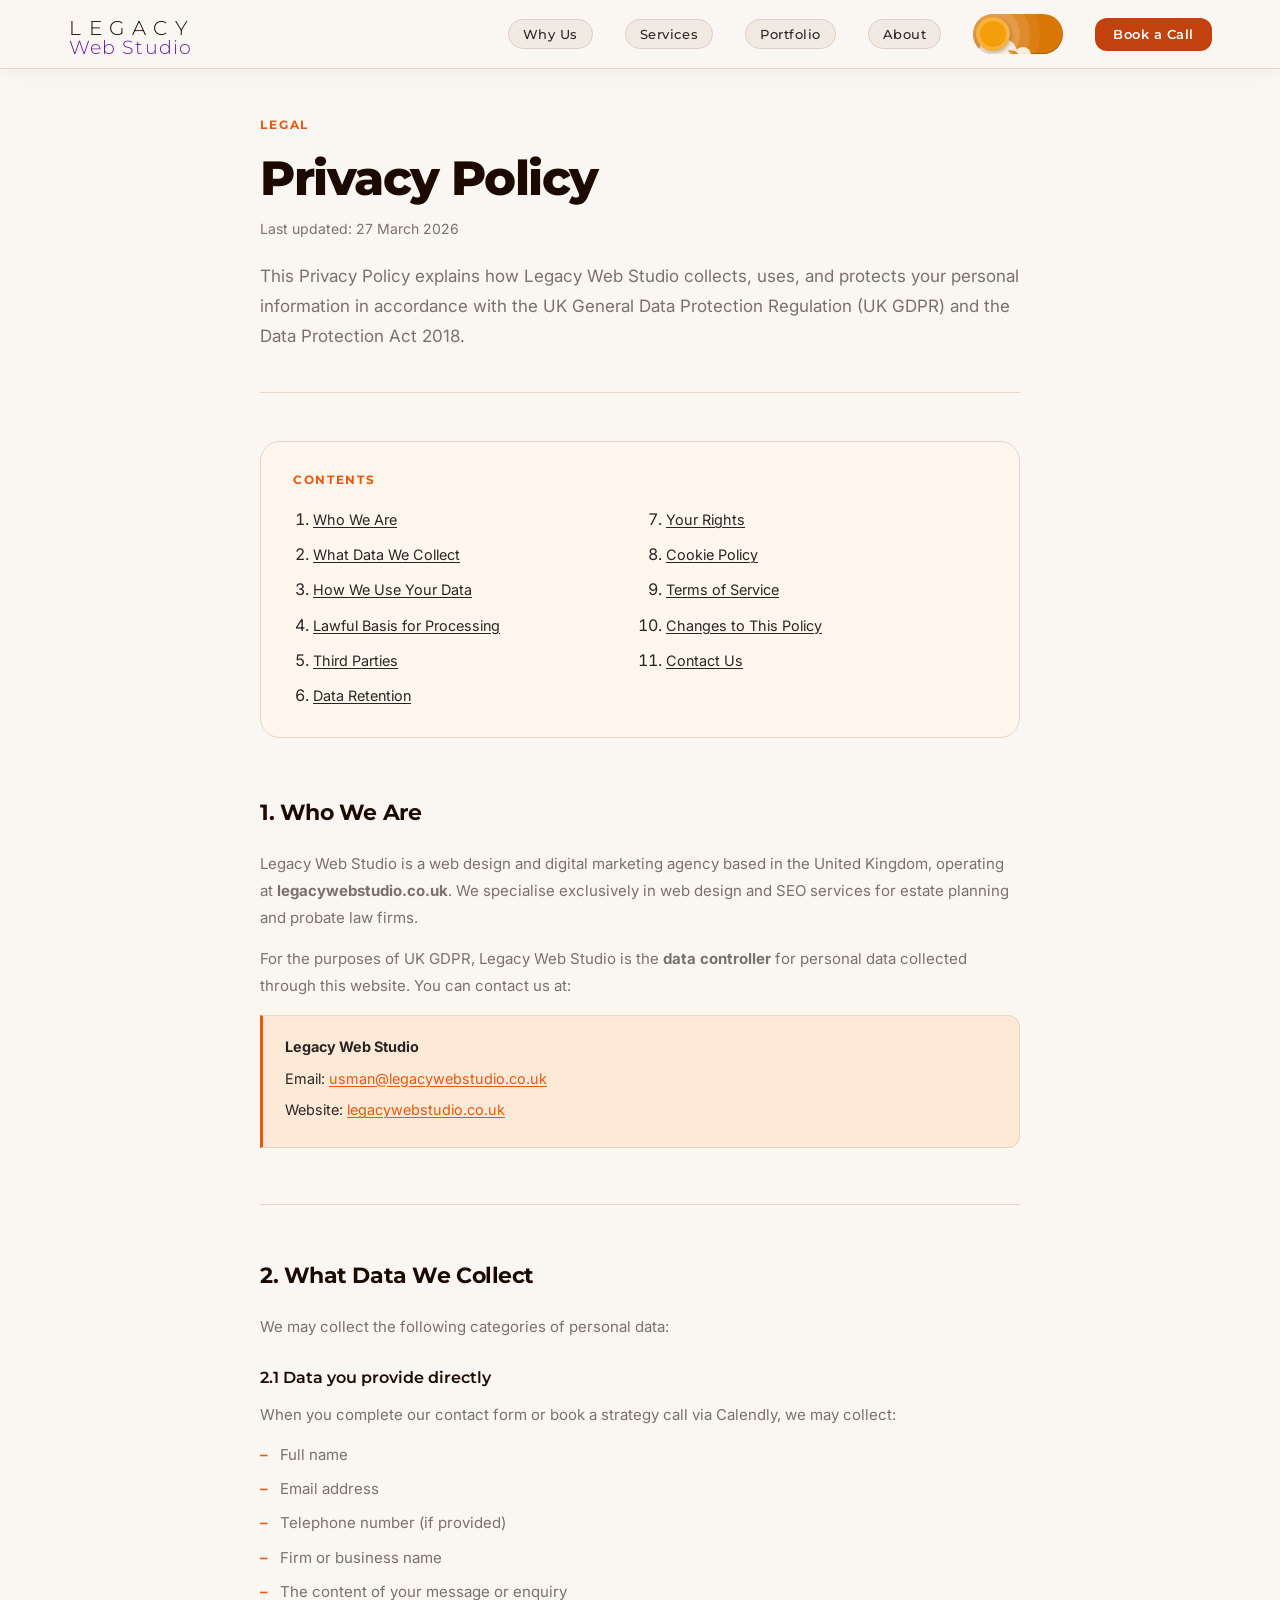
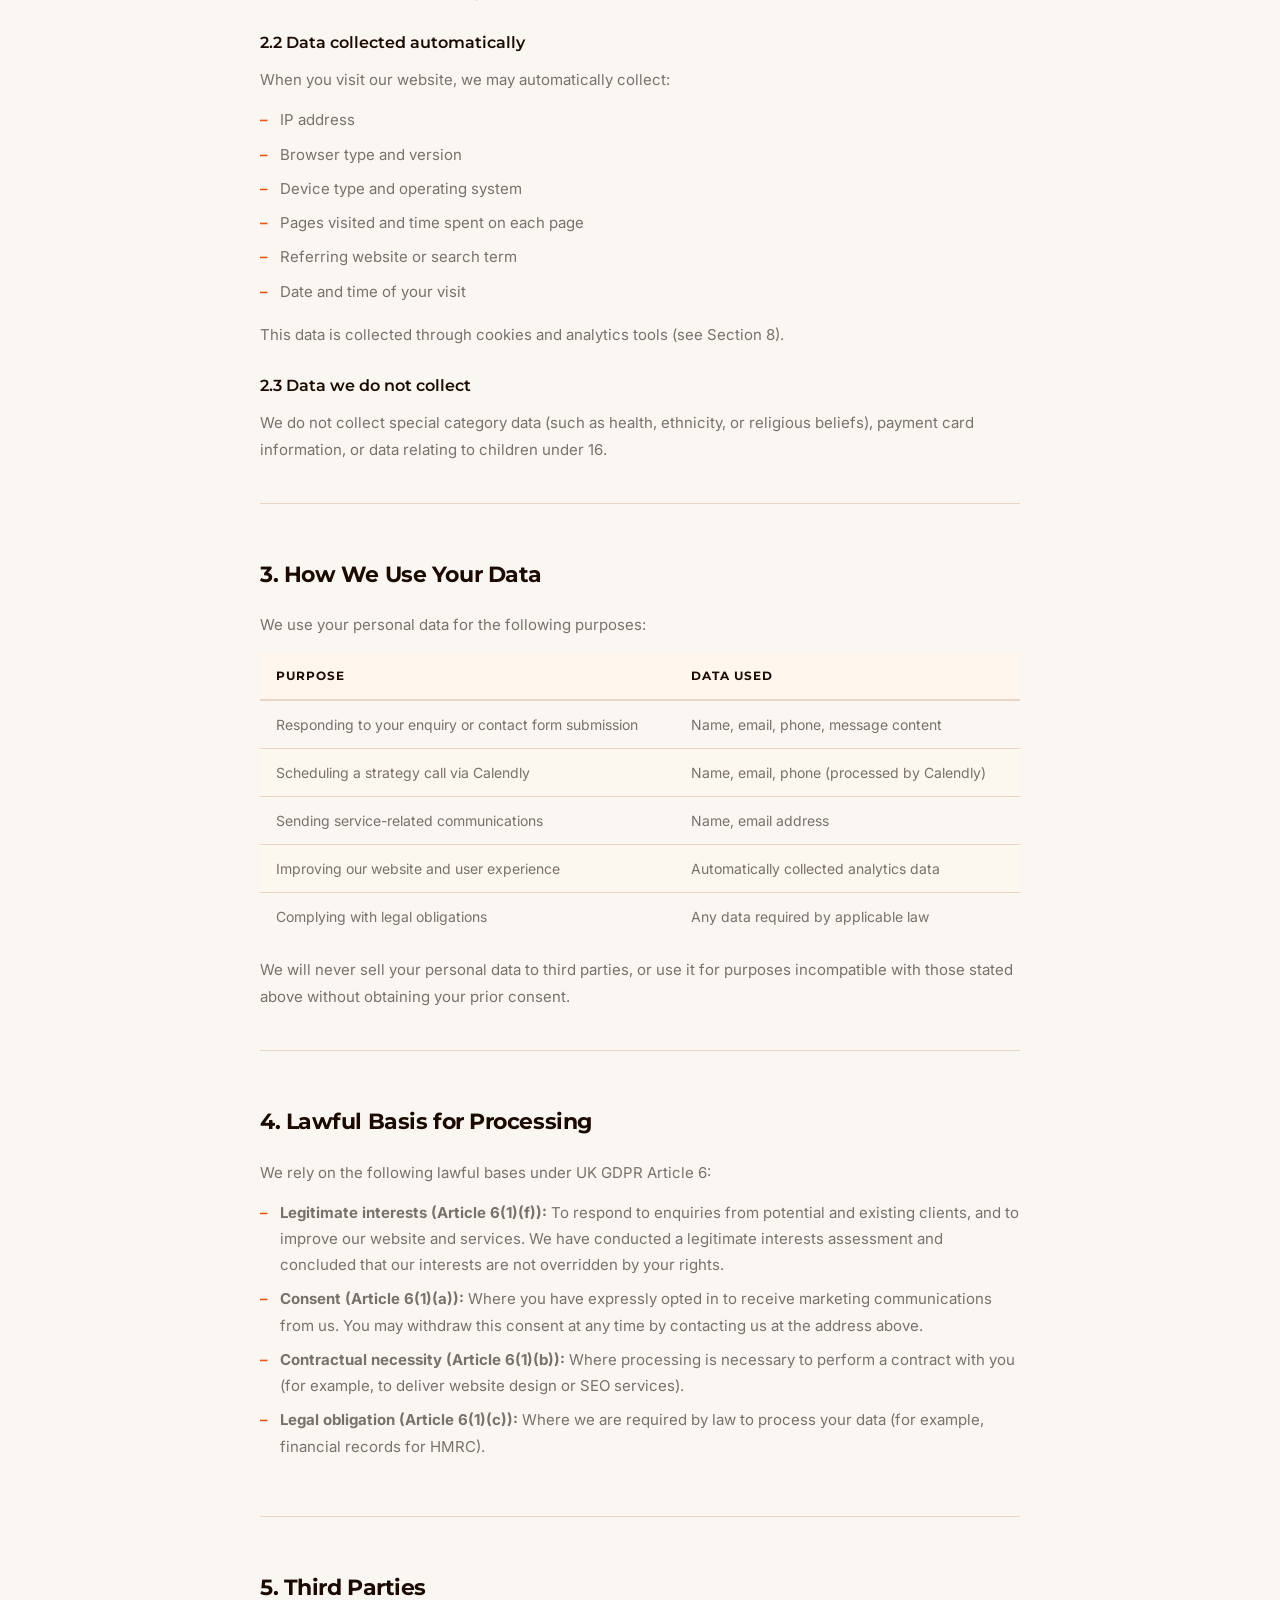
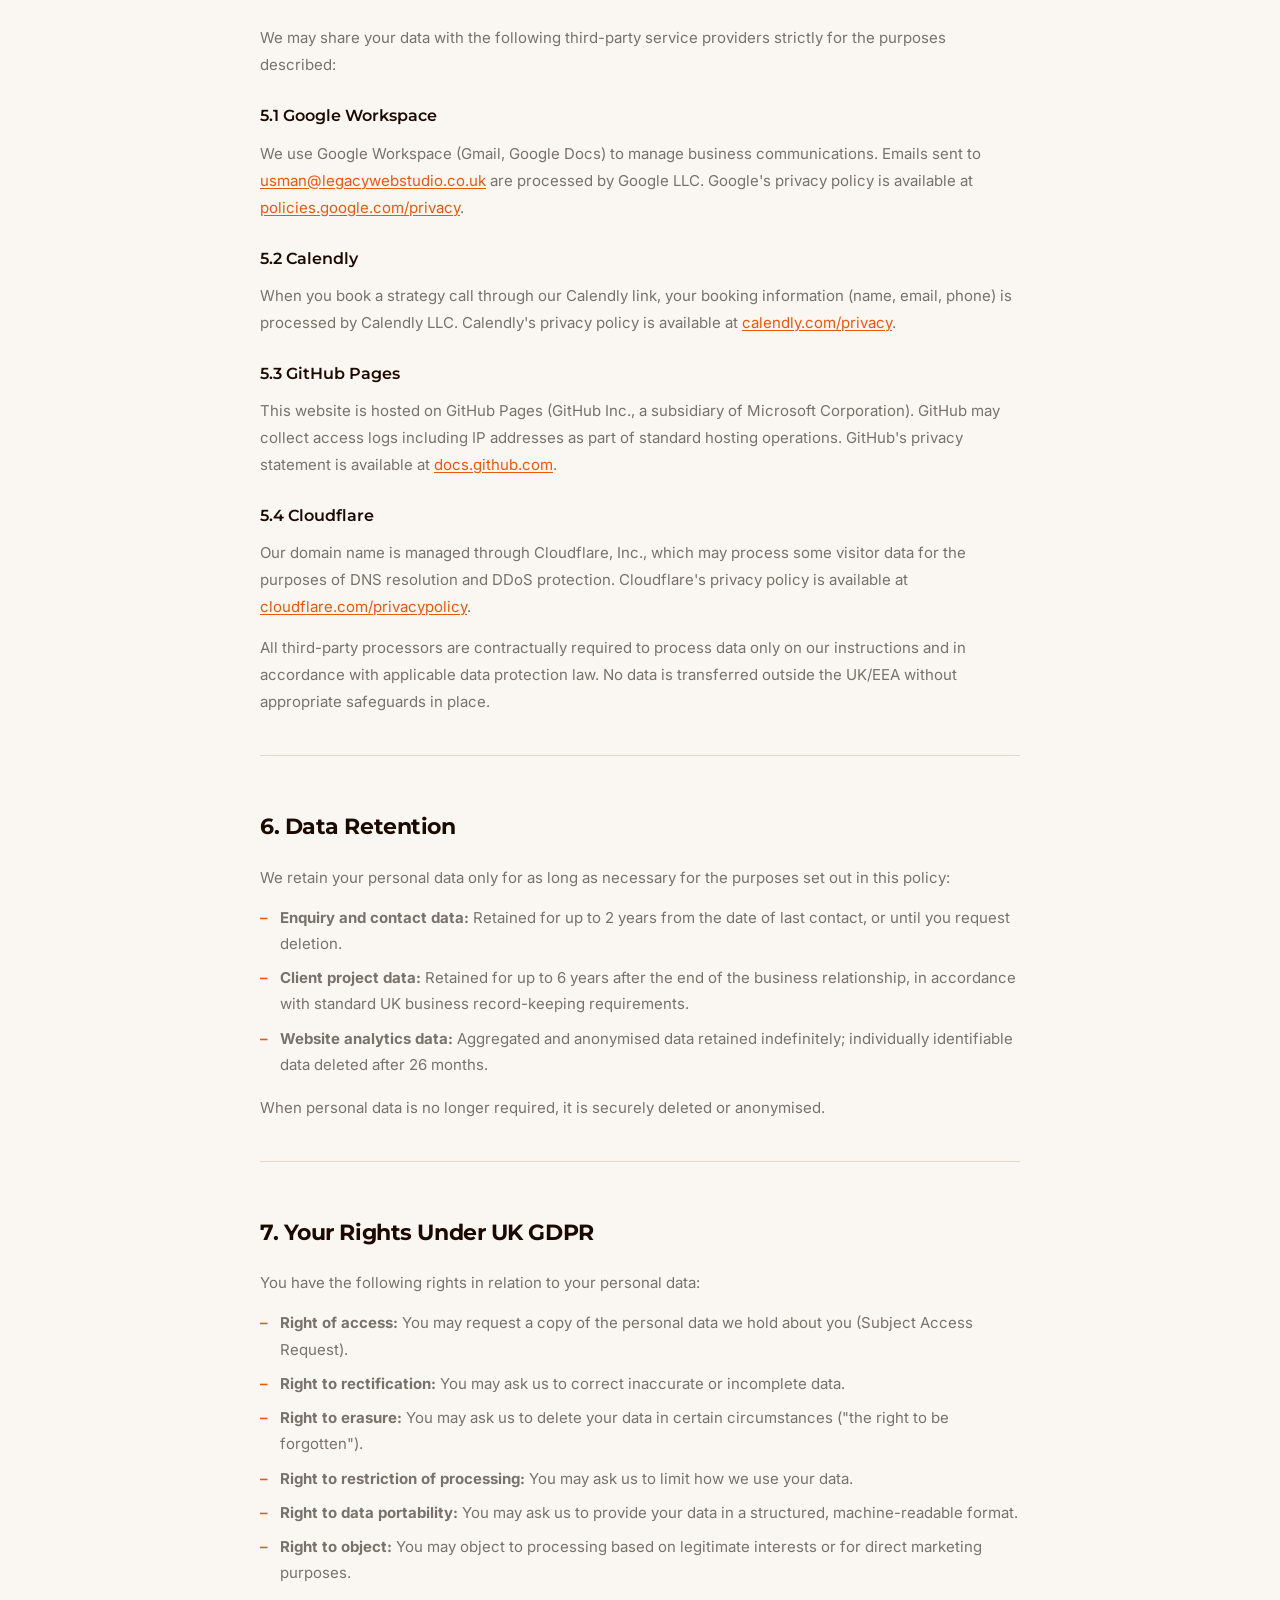
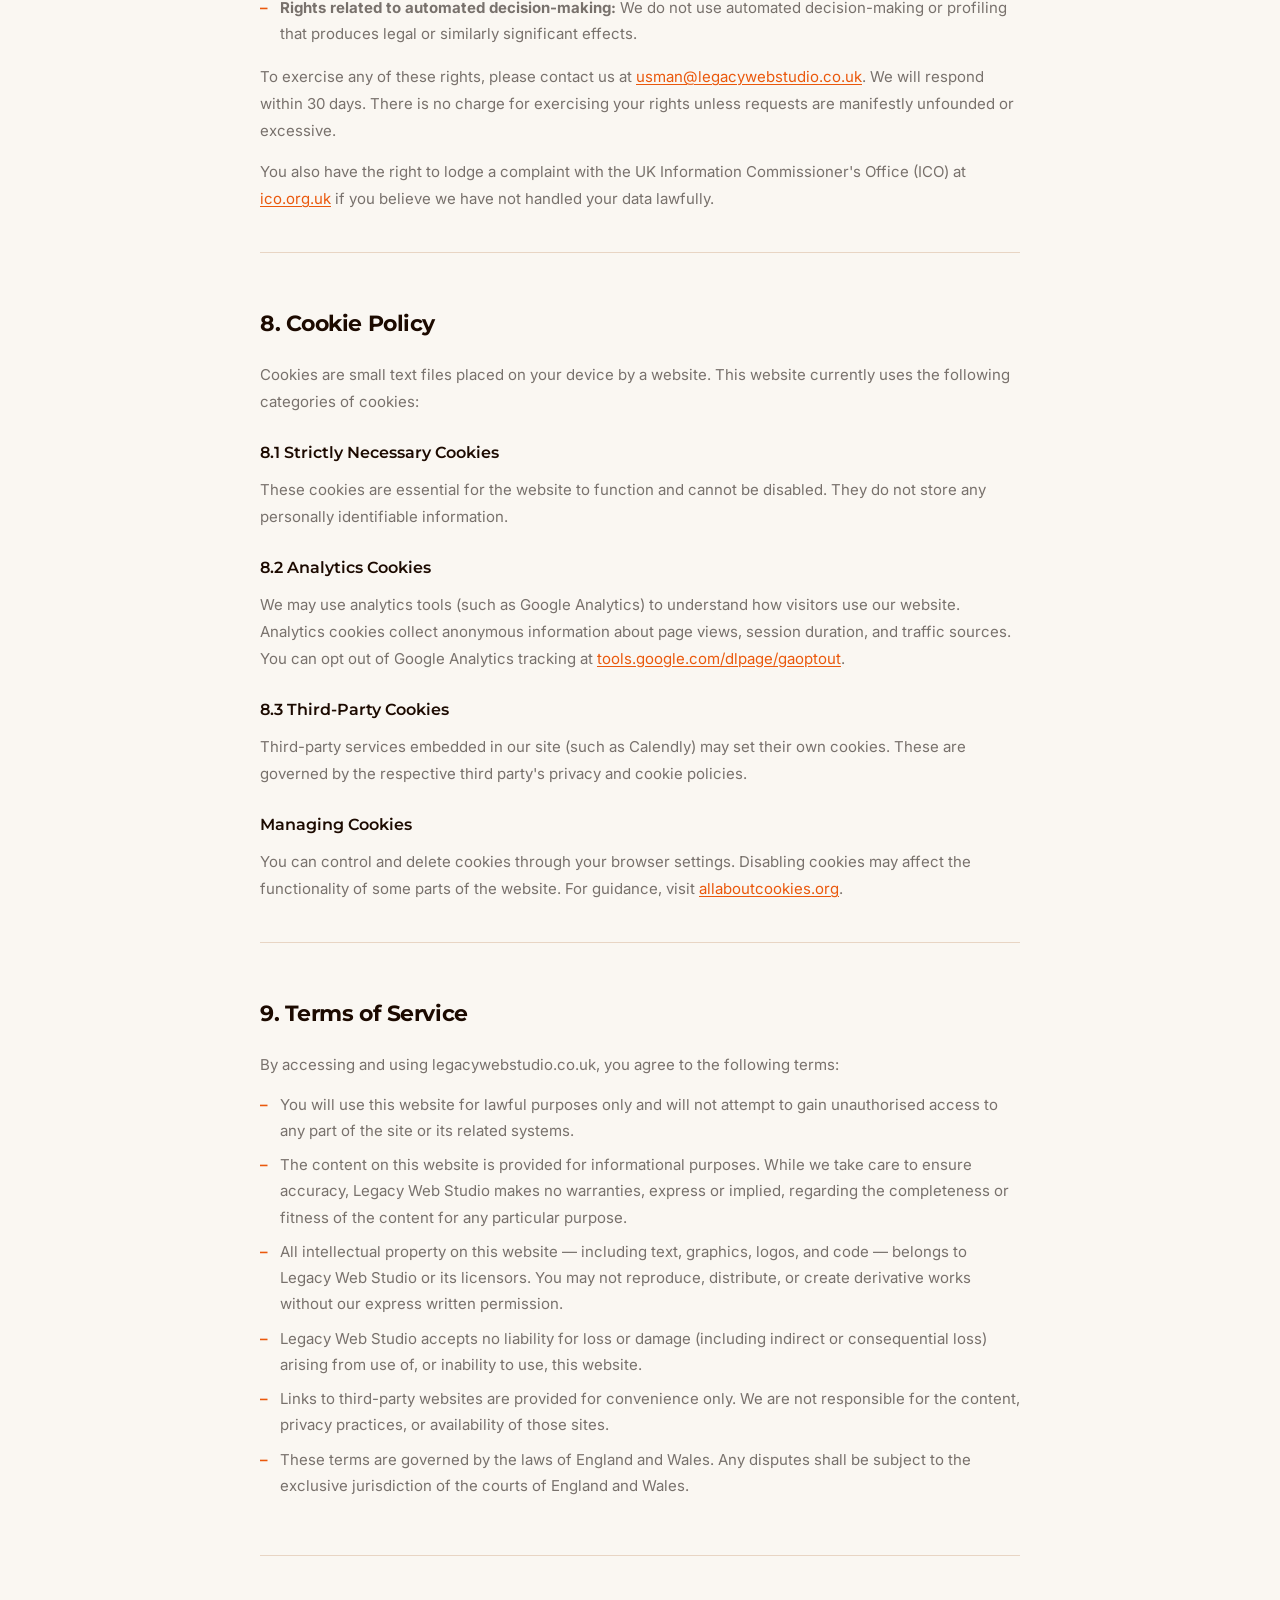
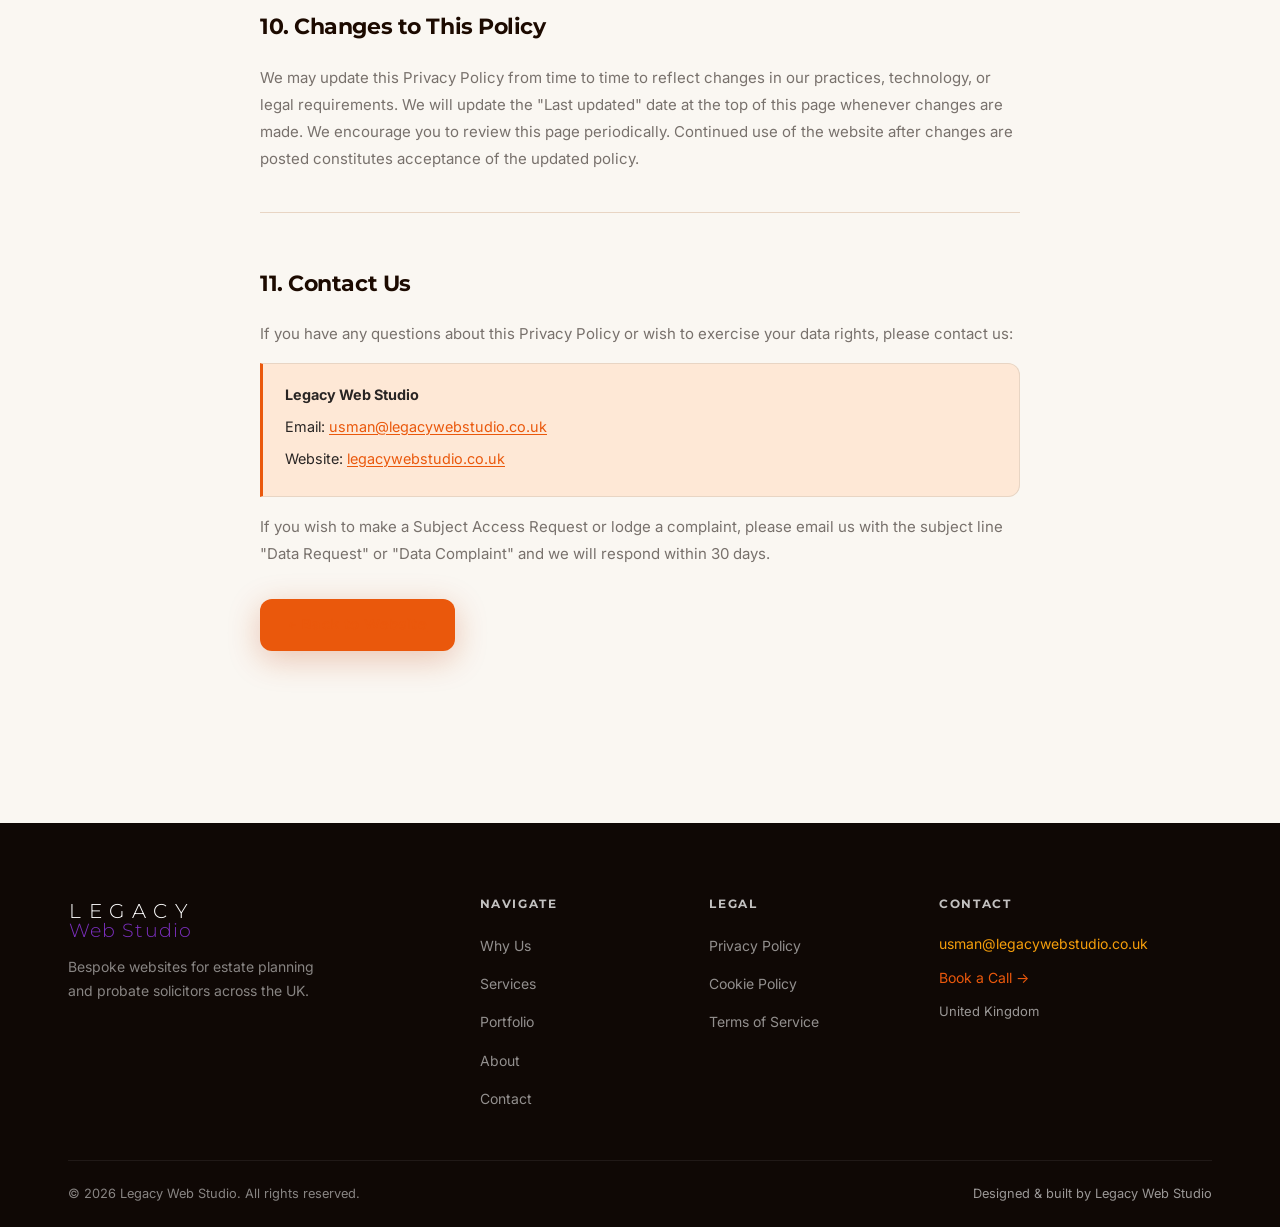
==== privacy.html @ e8cb3a56 "fix: mobile nav header dark overlay + arrow buttons solid fill on touch - Add menu-open class to nav" ====
<!DOCTYPE html>
<html lang="en-GB">
<head>
  <meta charset="UTF-8" />
  <meta name="viewport" content="width=device-width, initial-scale=1.0" />
  <meta name="theme-color" content="#FAF7F2" />
  <meta name="color-scheme" content="light dark" />
  <meta name="darkreader-lock" />
  <meta name="night-eye-lock" />
  <meta name="description" content="Legacy Web Studio Privacy Policy — How we collect, use, and protect your personal data in accordance with UK GDPR." />
  <meta name="robots" content="noindex" />
  <title>Privacy Policy | Legacy Web Studio</title>
  <link rel="preconnect" href="https://fonts.googleapis.com" />
  <link rel="preconnect" href="https://fonts.gstatic.com" crossorigin />
  <link rel="preload" href="https://fonts.googleapis.com/css2?family=Montserrat:wght@300;500;600;700;800&family=Inter:wght@400;500&display=swap" as="style" />
  <link href="https://fonts.googleapis.com/css2?family=Montserrat:wght@300;500;600;700;800&family=Inter:wght@400;500&display=swap" rel="stylesheet" />
  <link rel="stylesheet" href="css/style.min.css?v=7" />
  <link rel="stylesheet" href="css/privacy.css?v=7" />
  <link rel="icon" type="image/svg+xml" href="assets/images/favicon.svg" />
  <script>
    (function() {
      var stored = localStorage.getItem('theme');
      var prefersDark = window.matchMedia('(prefers-color-scheme: dark)').matches;
      if (stored === 'dark' || (!stored && prefersDark)) {
        document.documentElement.classList.add('dark');
      }
      // Block dark mode extensions — site has its own theme system
      document.documentElement.setAttribute('data-color-scheme', stored === 'dark' || (!stored && prefersDark) ? 'dark' : 'light');
      document.documentElement.style.colorScheme = stored === 'dark' || (!stored && prefersDark) ? 'dark' : 'light';
    })();
  </script>
</head>
<body class="privacy-body">
  <a href="#main-content" class="skip-link">Skip to main content</a>

  <!-- ===== NAV (shared) ===== -->
  <header class="nav-header scrolled" id="nav-header">
    <nav class="nav container">
      <a href="index.html" class="nav__logo-link" aria-label="Legacy Web Studio — Home">
        <svg class="nav__logo-svg" viewBox="0 0 250 82" xmlns="http://www.w3.org/2000/svg" aria-hidden="true" focusable="false">
          <text class="logo-legacy" x="2" y="42" font-family="Montserrat, 'Helvetica Neue', Arial, sans-serif" font-weight="300" font-size="38" letter-spacing="14">LEGACY</text>
          <text class="logo-sub"    x="2" y="78" font-family="Montserrat, 'Helvetica Neue', Arial, sans-serif" font-weight="300" font-size="35" letter-spacing="2">Web Studio</text>
        </svg>
      </a>
      <ul class="nav__links" id="nav-links">
        <li><a href="index.html#why-us"    class="nav__link nav__link--pill">Why Us</a></li>
        <li><a href="index.html#services"  class="nav__link nav__link--pill">Services</a></li>
        <li><a href="index.html#portfolio" class="nav__link nav__link--pill">Portfolio</a></li>
        <li><a href="index.html#about"     class="nav__link nav__link--pill">About</a></li>
        <li class="nav__theme-toggle">
          <label class="theme-switch" aria-label="Toggle dark mode">
            <input type="checkbox" class="theme-switch__checkbox" id="theme-toggle">
            <div class="theme-switch__container">
              <div class="theme-switch__clouds"></div>
              <div class="theme-switch__stars-container">
                <svg xmlns="http://www.w3.org/2000/svg" viewBox="0 0 144 55" fill="none">
                  <path fill-rule="evenodd" clip-rule="evenodd" d="M135.831 3.00688C135.055 3.85027 134.111 4.29946 133 4.35447C134.111 4.40947 135.055 4.85867 135.831 5.71123C136.607 6.55462 136.996 7.56303 136.996 8.72727C136.996 7.95722 137.172 7.25134 137.525 6.59129C137.886 5.93124 138.372 5.39954 138.98 5.00535C139.598 4.60199 140.268 4.39114 141 4.35447C139.88 4.2903 138.936 3.85027 138.16 3.00688C137.384 2.16348 136.996 1.16425 136.996 0C136.996 1.16425 136.607 2.16348 135.831 3.00688ZM31 23.3545C32.1114 23.2995 33.0551 22.8503 33.8313 22.0069C34.6075 21.1635 34.9956 20.1642 34.9956 19C34.9956 20.1642 35.3837 21.1635 36.1599 22.0069C36.9361 22.8503 37.8798 23.2903 39 23.3545C38.2679 23.3911 37.5976 23.602 36.9802 24.0053C36.3716 24.3995 35.8864 24.9312 35.5248 25.5913C35.172 26.2513 34.9956 26.9572 34.9956 27.7273C34.9956 26.563 34.6075 25.5546 33.8313 24.7112C33.0551 23.8587 32.1114 23.4095 31 23.3545ZM0 36.3545C1.11136 36.2995 2.05513 35.8503 2.83131 35.0069C3.6075 34.1635 3.99559 33.1642 3.99559 32C3.99559 33.1642 4.38368 34.1635 5.15987 35.0069C5.93605 35.8503 6.87982 36.2903 8 36.3545C7.26792 36.3911 6.59757 36.602 5.98015 37.0053C5.37155 37.3995 4.88644 37.9312 4.52481 38.5913C4.172 39.2513 3.99559 39.9572 3.99559 40.7273C3.99559 39.563 3.6075 38.5546 2.83131 37.7112C2.05513 36.8587 1.11136 36.4095 0 36.3545ZM56.8313 24.0069C56.0551 24.8503 55.1114 25.2995 54 25.3545C55.1114 25.4095 56.0551 25.8587 56.8313 26.7112C57.6075 27.5546 57.9956 28.563 57.9956 29.7273C57.9956 28.9572 58.172 28.2513 58.5248 27.5913C58.8864 26.9312 59.3716 26.3995 59.9802 26.0053C60.5976 25.602 61.2679 25.3911 62 25.3545C60.8798 25.2903 59.9361 24.8503 59.1599 24.0069C58.3837 23.1635 57.9956 22.1642 57.9956 21C57.9956 22.1642 57.6075 23.1635 56.8313 24.0069ZM81 25.3545C82.1114 25.2995 83.0551 24.8503 83.8313 24.0069C84.6075 23.1635 84.9956 22.1642 84.9956 21C84.9956 22.1642 85.3837 23.1635 86.1599 24.0069C86.9361 24.8503 87.8798 25.2903 89 25.3545C88.2679 25.3911 87.5976 25.602 86.9802 26.0053C86.3716 26.3995 85.8864 26.9312 85.5248 27.5913C85.172 28.2513 84.9956 28.9572 84.9956 29.7273C84.9956 28.563 84.6075 27.5546 83.8313 26.7112C83.0551 25.8587 82.1114 25.4095 81 25.3545ZM136 36.3545C137.111 36.2995 138.055 35.8503 138.831 35.0069C139.607 34.1635 139.996 33.1642 139.996 32C139.996 33.1642 140.384 34.1635 141.16 35.0069C141.936 35.8503 142.88 36.2903 144 36.3545C143.268 36.3911 142.598 36.602 141.98 37.0053C141.372 37.3995 140.886 37.9312 140.525 38.5913C140.172 39.2513 139.996 39.9572 139.996 40.7273C139.996 39.563 139.607 38.5546 138.831 37.7112C138.055 36.8587 137.111 36.4095 136 36.3545ZM101.831 49.0069C101.055 49.8503 100.111 50.2995 99 50.3545C100.111 50.4095 101.055 50.8587 101.831 51.7112C102.607 52.5546 102.996 53.563 102.996 54.7273C102.996 53.9572 103.172 53.2513 103.525 52.5913C103.886 51.9312 104.372 51.3995 104.98 51.0053C105.598 50.602 106.268 50.3911 107 50.3545C105.88 50.2903 104.936 49.8503 104.16 49.0069C103.384 48.1635 102.996 47.1642 102.996 46C102.996 47.1642 102.607 48.1635 101.831 49.0069Z" fill="currentColor"></path>
                </svg>
              </div>
              <div class="theme-switch__circle-container">
                <div class="theme-switch__sun-moon-container">
                  <div class="theme-switch__moon">
                    <div class="theme-switch__spot"></div>
                    <div class="theme-switch__spot"></div>
                    <div class="theme-switch__spot"></div>
                  </div>
                </div>
              </div>
            </div>
          </label>
        </li>
        <li>
          <a href="https://calendly.com/legacywebstudio" target="_blank" rel="noopener noreferrer" class="nav__link nav__link--cta">
            Book a Call
          </a>
        </li>
      </ul>
      <button class="nav__hamburger" id="hamburger" aria-label="Toggle menu" aria-expanded="false">
        <span></span><span></span><span></span>
      </button>
    </nav>
  </header>

  <main class="privacy-main" id="main-content">
    <div class="container">

      <div class="privacy-header">
        <p class="section__eyebrow">Legal</p>
        <h1 class="privacy-title">Privacy Policy</h1>
        <p class="privacy-meta">Last updated: <time datetime="2026-03-27">27 March 2026</time></p>
        <p class="privacy-intro">
          This Privacy Policy explains how Legacy Web Studio collects, uses, and protects your personal information in accordance with the UK General Data Protection Regulation (UK GDPR) and the Data Protection Act 2018.
        </p>
      </div>

      <nav class="privacy-toc" aria-label="Table of contents">
        <p class="privacy-toc__heading">Contents</p>
        <ol class="privacy-toc__list">
          <li><a href="#who-we-are">Who We Are</a></li>
          <li><a href="#what-we-collect">What Data We Collect</a></li>
          <li><a href="#how-we-use">How We Use Your Data</a></li>
          <li><a href="#lawful-basis">Lawful Basis for Processing</a></li>
          <li><a href="#third-parties">Third Parties</a></li>
          <li><a href="#data-retention">Data Retention</a></li>
          <li><a href="#your-rights">Your Rights</a></li>
          <li><a href="#cookies">Cookie Policy</a></li>
          <li><a href="#terms">Terms of Service</a></li>
          <li><a href="#changes">Changes to This Policy</a></li>
          <li><a href="#contact-us">Contact Us</a></li>
        </ol>
      </nav>

      <article class="privacy-content">

        <section id="who-we-are">
          <h2>1. Who We Are</h2>
          <p>
            Legacy Web Studio is a web design and digital marketing agency based in the United Kingdom, operating at <strong>legacywebstudio.co.uk</strong>. We specialise exclusively in web design and SEO services for estate planning and probate law firms.
          </p>
          <p>
            For the purposes of UK GDPR, Legacy Web Studio is the <strong>data controller</strong> for personal data collected through this website. You can contact us at:
          </p>
          <div class="privacy-contact-box">
            <p><strong>Legacy Web Studio</strong></p>
            <p>Email: <a href="mailto:usman@legacywebstudio.co.uk">usman@legacywebstudio.co.uk</a></p>
            <p>Website: <a href="https://legacywebstudio.co.uk">legacywebstudio.co.uk</a></p>
          </div>
        </section>

        <section id="what-we-collect">
          <h2>2. What Data We Collect</h2>
          <p>We may collect the following categories of personal data:</p>

          <h3>2.1 Data you provide directly</h3>
          <p>When you complete our contact form or book a strategy call via Calendly, we may collect:</p>
          <ul>
            <li>Full name</li>
            <li>Email address</li>
            <li>Telephone number (if provided)</li>
            <li>Firm or business name</li>
            <li>The content of your message or enquiry</li>
          </ul>

          <h3>2.2 Data collected automatically</h3>
          <p>When you visit our website, we may automatically collect:</p>
          <ul>
            <li>IP address</li>
            <li>Browser type and version</li>
            <li>Device type and operating system</li>
            <li>Pages visited and time spent on each page</li>
            <li>Referring website or search term</li>
            <li>Date and time of your visit</li>
          </ul>
          <p>This data is collected through cookies and analytics tools (see Section 8).</p>

          <h3>2.3 Data we do not collect</h3>
          <p>We do not collect special category data (such as health, ethnicity, or religious beliefs), payment card information, or data relating to children under 16.</p>
        </section>

        <section id="how-we-use">
          <h2>3. How We Use Your Data</h2>
          <p>We use your personal data for the following purposes:</p>
          <table class="privacy-table">
            <thead>
              <tr>
                <th>Purpose</th>
                <th>Data used</th>
              </tr>
            </thead>
            <tbody>
              <tr>
                <td>Responding to your enquiry or contact form submission</td>
                <td>Name, email, phone, message content</td>
              </tr>
              <tr>
                <td>Scheduling a strategy call via Calendly</td>
                <td>Name, email, phone (processed by Calendly)</td>
              </tr>
              <tr>
                <td>Sending service-related communications</td>
                <td>Name, email address</td>
              </tr>
              <tr>
                <td>Improving our website and user experience</td>
                <td>Automatically collected analytics data</td>
              </tr>
              <tr>
                <td>Complying with legal obligations</td>
                <td>Any data required by applicable law</td>
              </tr>
            </tbody>
          </table>
          <p>
            We will never sell your personal data to third parties, or use it for purposes incompatible with those stated above without obtaining your prior consent.
          </p>
        </section>

        <section id="lawful-basis">
          <h2>4. Lawful Basis for Processing</h2>
          <p>We rely on the following lawful bases under UK GDPR Article 6:</p>
          <ul>
            <li>
              <strong>Legitimate interests (Article 6(1)(f)):</strong> To respond to enquiries from potential and existing clients, and to improve our website and services. We have conducted a legitimate interests assessment and concluded that our interests are not overridden by your rights.
            </li>
            <li>
              <strong>Consent (Article 6(1)(a)):</strong> Where you have expressly opted in to receive marketing communications from us. You may withdraw this consent at any time by contacting us at the address above.
            </li>
            <li>
              <strong>Contractual necessity (Article 6(1)(b)):</strong> Where processing is necessary to perform a contract with you (for example, to deliver website design or SEO services).
            </li>
            <li>
              <strong>Legal obligation (Article 6(1)(c)):</strong> Where we are required by law to process your data (for example, financial records for HMRC).
            </li>
          </ul>
        </section>

        <section id="third-parties">
          <h2>5. Third Parties</h2>
          <p>We may share your data with the following third-party service providers strictly for the purposes described:</p>

          <h3>5.1 Google Workspace</h3>
          <p>
            We use Google Workspace (Gmail, Google Docs) to manage business communications. Emails sent to <a href="mailto:usman@legacywebstudio.co.uk">usman@legacywebstudio.co.uk</a> are processed by Google LLC. Google's privacy policy is available at <a href="https://policies.google.com/privacy" target="_blank" rel="noopener noreferrer">policies.google.com/privacy</a>.
          </p>

          <h3>5.2 Calendly</h3>
          <p>
            When you book a strategy call through our Calendly link, your booking information (name, email, phone) is processed by Calendly LLC. Calendly's privacy policy is available at <a href="https://calendly.com/privacy" target="_blank" rel="noopener noreferrer">calendly.com/privacy</a>.
          </p>

          <h3>5.3 GitHub Pages</h3>
          <p>
            This website is hosted on GitHub Pages (GitHub Inc., a subsidiary of Microsoft Corporation). GitHub may collect access logs including IP addresses as part of standard hosting operations. GitHub's privacy statement is available at <a href="https://docs.github.com/en/site-policy/privacy-policies/github-privacy-statement" target="_blank" rel="noopener noreferrer">docs.github.com</a>.
          </p>

          <h3>5.4 Cloudflare</h3>
          <p>
            Our domain name is managed through Cloudflare, Inc., which may process some visitor data for the purposes of DNS resolution and DDoS protection. Cloudflare's privacy policy is available at <a href="https://www.cloudflare.com/privacypolicy/" target="_blank" rel="noopener noreferrer">cloudflare.com/privacypolicy</a>.
          </p>

          <p>All third-party processors are contractually required to process data only on our instructions and in accordance with applicable data protection law. No data is transferred outside the UK/EEA without appropriate safeguards in place.</p>
        </section>

        <section id="data-retention">
          <h2>6. Data Retention</h2>
          <p>We retain your personal data only for as long as necessary for the purposes set out in this policy:</p>
          <ul>
            <li><strong>Enquiry and contact data:</strong> Retained for up to 2 years from the date of last contact, or until you request deletion.</li>
            <li><strong>Client project data:</strong> Retained for up to 6 years after the end of the business relationship, in accordance with standard UK business record-keeping requirements.</li>
            <li><strong>Website analytics data:</strong> Aggregated and anonymised data retained indefinitely; individually identifiable data deleted after 26 months.</li>
          </ul>
          <p>When personal data is no longer required, it is securely deleted or anonymised.</p>
        </section>

        <section id="your-rights">
          <h2>7. Your Rights Under UK GDPR</h2>
          <p>You have the following rights in relation to your personal data:</p>
          <ul>
            <li><strong>Right of access:</strong> You may request a copy of the personal data we hold about you (Subject Access Request).</li>
            <li><strong>Right to rectification:</strong> You may ask us to correct inaccurate or incomplete data.</li>
            <li><strong>Right to erasure:</strong> You may ask us to delete your data in certain circumstances ("the right to be forgotten").</li>
            <li><strong>Right to restriction of processing:</strong> You may ask us to limit how we use your data.</li>
            <li><strong>Right to data portability:</strong> You may ask us to provide your data in a structured, machine-readable format.</li>
            <li><strong>Right to object:</strong> You may object to processing based on legitimate interests or for direct marketing purposes.</li>
            <li><strong>Rights related to automated decision-making:</strong> We do not use automated decision-making or profiling that produces legal or similarly significant effects.</li>
          </ul>
          <p>
            To exercise any of these rights, please contact us at <a href="mailto:usman@legacywebstudio.co.uk">usman@legacywebstudio.co.uk</a>. We will respond within 30 days. There is no charge for exercising your rights unless requests are manifestly unfounded or excessive.
          </p>
          <p>
            You also have the right to lodge a complaint with the UK Information Commissioner's Office (ICO) at <a href="https://ico.org.uk/make-a-complaint/" target="_blank" rel="noopener noreferrer">ico.org.uk</a> if you believe we have not handled your data lawfully.
          </p>
        </section>

        <section id="cookies">
          <h2>8. Cookie Policy</h2>
          <p>
            Cookies are small text files placed on your device by a website. This website currently uses the following categories of cookies:
          </p>

          <h3>8.1 Strictly Necessary Cookies</h3>
          <p>These cookies are essential for the website to function and cannot be disabled. They do not store any personally identifiable information.</p>

          <h3>8.2 Analytics Cookies</h3>
          <p>
            We may use analytics tools (such as Google Analytics) to understand how visitors use our website. Analytics cookies collect anonymous information about page views, session duration, and traffic sources. You can opt out of Google Analytics tracking at <a href="https://tools.google.com/dlpage/gaoptout" target="_blank" rel="noopener noreferrer">tools.google.com/dlpage/gaoptout</a>.
          </p>

          <h3>8.3 Third-Party Cookies</h3>
          <p>
            Third-party services embedded in our site (such as Calendly) may set their own cookies. These are governed by the respective third party's privacy and cookie policies.
          </p>

          <h3>Managing Cookies</h3>
          <p>
            You can control and delete cookies through your browser settings. Disabling cookies may affect the functionality of some parts of the website. For guidance, visit <a href="https://www.allaboutcookies.org" target="_blank" rel="noopener noreferrer">allaboutcookies.org</a>.
          </p>
        </section>

        <section id="terms">
          <h2>9. Terms of Service</h2>
          <p>
            By accessing and using legacywebstudio.co.uk, you agree to the following terms:
          </p>
          <ul>
            <li>You will use this website for lawful purposes only and will not attempt to gain unauthorised access to any part of the site or its related systems.</li>
            <li>The content on this website is provided for informational purposes. While we take care to ensure accuracy, Legacy Web Studio makes no warranties, express or implied, regarding the completeness or fitness of the content for any particular purpose.</li>
            <li>All intellectual property on this website — including text, graphics, logos, and code — belongs to Legacy Web Studio or its licensors. You may not reproduce, distribute, or create derivative works without our express written permission.</li>
            <li>Legacy Web Studio accepts no liability for loss or damage (including indirect or consequential loss) arising from use of, or inability to use, this website.</li>
            <li>Links to third-party websites are provided for convenience only. We are not responsible for the content, privacy practices, or availability of those sites.</li>
            <li>These terms are governed by the laws of England and Wales. Any disputes shall be subject to the exclusive jurisdiction of the courts of England and Wales.</li>
          </ul>
        </section>

        <section id="changes">
          <h2>10. Changes to This Policy</h2>
          <p>
            We may update this Privacy Policy from time to time to reflect changes in our practices, technology, or legal requirements. We will update the "Last updated" date at the top of this page whenever changes are made. We encourage you to review this page periodically. Continued use of the website after changes are posted constitutes acceptance of the updated policy.
          </p>
        </section>

        <section id="contact-us">
          <h2>11. Contact Us</h2>
          <p>If you have any questions about this Privacy Policy or wish to exercise your data rights, please contact us:</p>
          <div class="privacy-contact-box">
            <p><strong>Legacy Web Studio</strong></p>
            <p>Email: <a href="mailto:usman@legacywebstudio.co.uk">usman@legacywebstudio.co.uk</a></p>
            <p>Website: <a href="https://legacywebstudio.co.uk">legacywebstudio.co.uk</a></p>
          </div>
          <p>
            If you wish to make a Subject Access Request or lodge a complaint, please email us with the subject line "Data Request" or "Data Complaint" and we will respond within 30 days.
          </p>
          <div class="privacy-back">
            <a href="index.html" class="btn btn--warm">&larr; Back to Website</a>
          </div>
        </section>

      </article>
    </div>
  </main>

  <!-- ===== FOOTER (shared) ===== -->
  <footer class="footer">
    <div class="container">
      <div class="footer__grid">
        <div class="footer__brand">
          <svg class="footer__logo-svg" viewBox="0 0 250 82" xmlns="http://www.w3.org/2000/svg" aria-label="Legacy Web Studio" role="img">
            <title>Legacy Web Studio</title>
            <text x="2" y="42" font-family="Montserrat, 'Helvetica Neue', Arial, sans-serif" font-weight="300" font-size="38" letter-spacing="14" fill="#ffffff">LEGACY</text>
            <text x="2" y="78" font-family="Montserrat, 'Helvetica Neue', Arial, sans-serif" font-weight="300" font-size="35" letter-spacing="2"  fill="#7B2FBE">Web Studio</text>
          </svg>
          <p class="footer__tagline">Bespoke websites for estate planning and probate solicitors across the UK.</p>
        </div>
        <div class="footer__col">
          <p class="footer__heading">Navigate</p>
          <ul class="footer__links">
            <li><a href="index.html#why-us">Why Us</a></li>
            <li><a href="index.html#services">Services</a></li>
            <li><a href="index.html#portfolio">Portfolio</a></li>
            <li><a href="index.html#about">About</a></li>
            <li><a href="index.html#contact">Contact</a></li>
          </ul>
        </div>
        <div class="footer__col">
          <p class="footer__heading">Legal</p>
          <ul class="footer__links">
            <li><a href="privacy.html">Privacy Policy</a></li>
            <li><a href="privacy.html#cookies">Cookie Policy</a></li>
            <li><a href="privacy.html#terms">Terms of Service</a></li>
          </ul>
        </div>
        <div class="footer__col">
          <p class="footer__heading">Contact</p>
          <a href="mailto:usman@legacywebstudio.co.uk" class="footer__email">usman@legacywebstudio.co.uk</a>
          <a href="https://calendly.com/legacywebstudio" target="_blank" rel="noopener noreferrer" class="footer__calendly">Book a Call →</a>
          <p class="footer__location">United Kingdom</p>
        </div>
      </div>
      <div class="footer__bottom">
        <p class="footer__copy">&copy; <span id="footer-year"></span> Legacy Web Studio. All rights reserved.</p>
        <p class="footer__made">Designed &amp; built by Legacy Web Studio</p>
      </div>
    </div>
  </footer>

  <script src="js/main.min.js?v=7" defer></script>
</body>
</html>
---- css/style.min.css ----
:root{--sunset-deep:#1E0A3C;--sunset-indigo:#2D1B69;--sunset-purple:#4A148C;--sunset-grape:#6A1EA8;--sunset-coral:#C2410C;--sunset-orange:#EA580C;--sunset-amber:#D97706;--sunset-gold:#F59E0B;--cream:#FAF7F2;--sand:#FFF7ED;--peach:#FEE8D6;--peach-deep:#FDD5B2;--text-dark:#1C0A00;--text-warm:#292524;--text-muted:#78716C;--text-light:rgba(255,255,255,0.88);--text-light-dim:rgba(255,255,255,0.58);--border-warm:#E8D5C4;--success:#15803D;--error:#DC2626;--font-heading:'Montserrat',sans-serif;--font-body:'Inter',sans-serif;--r-sm:6px;--r-md:12px;--r-lg:20px;--r-full:9999px;--sh-sm:0 2px 8px rgba(100, 40, 10, 0.07);--sh-md:0 6px 24px rgba(100, 40, 10, 0.10);--sh-lg:0 16px 48px rgba(100, 40, 10, 0.14);--sh-coral:0 8px 32px rgba(194, 65, 12, 0.28);--sh-purple:0 8px 28px rgba(74, 20, 140, 0.22);--ease:cubic-bezier(0.4, 0, 0.2, 1);--t:0.28s;--container:1200px;--py:96px;color-scheme:light}*,::after,::before{box-sizing:border-box;margin:0;padding:0}html{scroll-behavior:smooth;font-size:16px;-webkit-text-size-adjust:100%}body{font-family:var(--font-body);color:var(--text-warm);background:var(--cream);line-height:1.7;-webkit-font-smoothing:antialiased;-moz-osx-font-smoothing:grayscale;overflow-x:hidden}img,svg{display:block;max-width:100%}a{color:inherit;text-decoration:none;transition:color var(--t) var(--ease)}ul{list-style:none}button{cursor:pointer;border:none;background:0 0;font-family:inherit}.container{width:100%;max-width:var(--container);margin:0 auto;padding:0 28px}.section{padding:var(--py) 0}.section--deep{background:var(--sunset-deep);color:var(--text-light)}.section--warm-accent{background:linear-gradient(135deg,#fff3e0 0,#fee8d6 50%,#fdd5b2 100%)}.section__header{text-align:center;max-width:680px;margin:0 auto 64px}.section__eyebrow{display:inline-block;font-family:var(--font-heading);font-size:.72rem;font-weight:700;letter-spacing:.16em;text-transform:uppercase;color:var(--sunset-orange);margin-bottom:14px}.section__eyebrow--warm{color:var(--sunset-gold)}.section__title{font-family:var(--font-heading);font-size:clamp(1.75rem, 3vw, 2.5rem);font-weight:700;line-height:1.22;color:var(--text-dark);margin-bottom:18px;letter-spacing:-.02em}.section__title em{font-style:italic;font-weight:700;color:var(--sunset-orange)}.section__title--light{color:#fff}.section__desc{font-size:1.0625rem;color:var(--text-muted);line-height:1.78}.section__desc--light{color:var(--text-light-dim)}.section__header--light .section__title{color:#fff}.btn{display:inline-flex;align-items:center;justify-content:center;gap:8px;font-family:var(--font-heading);font-size:.875rem;font-weight:600;letter-spacing:.03em;padding:14px 28px;border-radius:var(--r-md);transition:all var(--t) var(--ease);white-space:nowrap;position:relative;cursor:pointer;text-decoration:none;--glow-x:50%;--glow-y:50%;--glow-opacity:0;overflow:hidden}.btn::after{content:'';position:absolute;inset:0;border-radius:inherit;pointer-events:none;background:radial-gradient(circle 80px at var(--glow-x) var(--glow-y),rgba(255,255,255,.15),transparent 70%);opacity:var(--glow-opacity);transition:opacity .2s ease}.dark .btn::after{background:radial-gradient(circle 80px at var(--glow-x) var(--glow-y),rgba(45,212,191,.12),transparent 70%)}.btn--warm{background:var(--sunset-orange);color:#fff;box-shadow:var(--sh-coral)}.btn--warm:hover{background:var(--sunset-coral);transform:translateY(-2px);box-shadow:0 14px 40px rgba(194,65,12,.35);color:#fff}.btn--warm:active{transform:translateY(0)}.btn--outline-light{background:0 0;color:#fff;border:1.5px solid rgba(255,255,255,.45)}.btn--outline-light:hover{border-color:#fff;background:rgba(255,255,255,.1);color:#fff}.btn--lg{padding:16px 36px;font-size:.9375rem}.btn--full{width:100%}.btn__spinner{display:none;width:16px;height:16px;border:2px solid rgba(255,255,255,.3);border-top-color:#fff;border-radius:50%;animation:spin .7s linear infinite;flex-shrink:0}.btn--loading .btn__text{display:none}.btn--loading .btn__spinner{display:block}@keyframes spin{to{transform:rotate(360deg)}}.nav-header{position:fixed;top:0;left:0;right:0;z-index:900;padding:18px 0;transition:padding var(--t) var(--ease),background .4s var(--ease),box-shadow var(--t) var(--ease),color .4s var(--ease)}.nav-header.scrolled{padding:12px 0;background:rgba(250,247,242,.97);backdrop-filter:blur(14px);-webkit-backdrop-filter:blur(14px);box-shadow:0 1px 0 var(--border-warm),0 4px 20px rgba(100,40,10,.06)}.nav{display:flex;align-items:center;justify-content:space-between}.nav__logo-svg{height:44px;width:auto;display:block}.logo-legacy{fill:#ffffff;transition:fill var(--t) var(--ease)}.logo-sub{fill:#6A1EA8}.nav-header.scrolled .logo-legacy{fill:var(--text-dark)}.nav__links{display:flex;align-items:center;gap:32px}.nav__link{font-family:var(--font-heading);font-size:.8125rem;font-weight:500;letter-spacing:.04em;color:rgba(255,255,255,.82);position:relative;text-decoration:none;transition:color var(--t) var(--ease)}.nav__link:not(.nav__link--cta):not(.nav__link--pill)::after{content:'';position:absolute;bottom:-3px;left:0;width:0;height:1.5px;background:var(--sunset-gold);transition:width var(--t) var(--ease)}.nav__link:not(.nav__link--cta):hover{color:#fff}.nav__link:not(.nav__link--cta):not(.nav__link--pill):hover::after{width:100%}.nav-header.scrolled .nav__link:not(.nav__link--cta){color:var(--text-warm)}.nav-header.scrolled .nav__link:not(.nav__link--cta):hover{color:var(--text-dark)}.nav-header.scrolled .nav__link:not(.nav__link--cta):not(.nav__link--pill)::after{background:var(--sunset-orange)}.nav__link--pill{background:rgba(255,255,255,.08);border:1px solid rgba(255,255,255,.15);border-radius:var(--r-full);padding:6px 14px;transition:color var(--t) var(--ease),background var(--t) var(--ease),border-color var(--t) var(--ease)}.nav__link--pill:hover{background:rgba(255,255,255,.16);border-color:rgba(255,255,255,.3);color:#fff}.nav-header.scrolled .nav__link--pill{background:rgba(100,40,10,.06);border-color:rgba(100,40,10,.14)}.nav-header.scrolled .nav__link--pill:hover{background:rgba(100,40,10,.11);border-color:rgba(100,40,10,.24);color:var(--text-dark)}.nav__link--cta{background:var(--sunset-coral);color:#fff!important;padding:9px 18px;border-radius:var(--r-md);font-weight:600;font-size:.8rem}.nav__link--cta:hover{background:#a33a0a;color:#fff!important}.nav__hamburger{display:none;flex-direction:column;gap:5px;padding:4px;z-index:910;position:relative}.nav__hamburger span{display:block;width:24px;height:2px;background:#fff;border-radius:2px;transition:all var(--t) var(--ease)}.nav-header.scrolled .nav__hamburger span{background:var(--text-warm)}.nav__hamburger.open span:first-child{transform:translateY(7px) rotate(45deg)}.nav__hamburger.open span:nth-child(2){opacity:0;transform:scaleX(0)}.nav__hamburger.open span:nth-child(3){transform:translateY(-7px) rotate(-45deg)}@media (max-width:860px){.nav__hamburger{display:flex}.nav__links{position:fixed;inset:0;flex-direction:column;justify-content:center;gap:28px;background:rgba(11,13,23,.97);backdrop-filter:blur(16px);opacity:0;pointer-events:none;transition:opacity var(--t) var(--ease);z-index:899}.nav__links.open{opacity:1;pointer-events:auto}.nav__link{font-size:1.25rem;color:rgba(255,255,255,.9)!important}.nav__link--cta{font-size:1rem}.nav__link:not(.nav__link--cta):not(.nav__link--pill)::after{background:var(--sunset-gold)}.nav__link--pill{background:0 0;border:none;border-radius:0;padding:0}.nav__link.nav__link--pill::after{content:'';position:absolute;bottom:-3px;left:0;width:0;height:1.5px;background:var(--sunset-gold);transition:width var(--t) var(--ease)}.nav__link.nav__link--pill:hover::after{width:100%}.nav-header.menu-open{background:rgba(11,13,23,.97)!important;backdrop-filter:blur(16px);-webkit-backdrop-filter:blur(16px);box-shadow:none!important}.nav-header.menu-open .logo-legacy{fill:#ffffff!important}.nav-header.menu-open .logo-sub{fill:#6A1EA8!important}.nav-header.menu-open .nav__hamburger span{background:#fff!important}}.nav__theme-toggle{display:flex;align-items:center}.theme-switch{--toggle-size:16px;--container-width:5.625em;--container-height:2.5em;--container-radius:6.25em;--container-light-bg:#D97706;--container-night-bg:#0B0D17;--circle-container-diameter:3.375em;--sun-moon-diameter:2.125em;--sun-bg:#F59E0B;--moon-bg:#C8D8FF;--spot-color:#959DB1;--circle-container-offset:calc((var(--circle-container-diameter) - var(--container-height)) / 2 * -1);--stars-color:#fff;--clouds-color:#FEE8D6;--back-clouds-color:#D97706;--toggle-transition:0.5s cubic-bezier(0, -0.02, 0.4, 1.25);--circle-transition:0.3s cubic-bezier(0, -0.02, 0.35, 1.17);font-size:var(--toggle-size);position:relative;display:inline-block;cursor:pointer;user-select:none;-webkit-tap-highlight-color:transparent}.theme-switch__checkbox{opacity:0;width:0;height:0;position:absolute;pointer-events:none}.theme-switch__container{width:var(--container-width);height:var(--container-height);background-color:var(--container-light-bg);border-radius:var(--container-radius);overflow:hidden;cursor:pointer;box-shadow:0 -.0625em .0625em 0 rgba(0,0,0,.25) inset;transition:background-color var(--toggle-transition);position:relative}.theme-switch__checkbox:checked~.theme-switch__container{background-color:var(--container-night-bg)}.theme-switch__circle-container{width:var(--circle-container-diameter);height:var(--circle-container-diameter);background-color:rgba(255,255,255,.1);position:absolute;left:var(--circle-container-offset);top:var(--circle-container-offset);border-radius:50%;box-shadow:inset 0 0 0 3.375em rgba(255,255,255,.1),inset 0 0 0 3.375em rgba(255,255,255,.1),0 0 0 .625em rgba(255,255,255,.1),0 0 0 1.25em rgba(255,255,255,.05);display:flex;align-items:center;justify-content:center;transition:left var(--circle-transition)}.theme-switch__checkbox:checked~.theme-switch__container .theme-switch__circle-container{left:calc(var(--container-width) - var(--circle-container-diameter) + var(--circle-container-offset) * -1)}.theme-switch__sun-moon-container{pointer-events:none;position:relative;z-index:2;width:var(--sun-moon-diameter);height:var(--sun-moon-diameter);margin:0 auto;border-radius:50%;background-color:var(--sun-bg);box-shadow:.0625em .125em .25em rgba(0,0,0,.26),inset 0 0 0 .25em rgba(255,255,255,.2);transition:background-color var(--toggle-transition);overflow:hidden}.theme-switch__checkbox:checked~.theme-switch__container .theme-switch__sun-moon-container{background-color:var(--moon-bg)}.theme-switch__moon{transform:translateX(100%);position:absolute;transition:transform .45s ease-in-out;width:100%;height:100%;background-color:var(--moon-bg);border-radius:50%;border:.0625em solid var(--moon-bg);box-shadow:.0625em .0625em .25em .25em rgba(254,247,254,.1)}.theme-switch__checkbox:checked~.theme-switch__container .theme-switch__moon{transform:translateX(0)}.theme-switch__spot{position:absolute;top:.75em;left:.3125em;width:.5em;height:.5em;border-radius:50%;background-color:var(--spot-color);box-shadow:0 .0625em .125em rgba(0,0,0,.1) inset}.theme-switch__spot:nth-child(2){width:.375em;height:.375em;top:.3125em;left:1.125em}.theme-switch__spot:nth-child(3){width:.25em;height:.25em;top:.9375em;left:.875em}.theme-switch__clouds{width:1.25em;height:1.25em;background-color:var(--clouds-color);border-radius:50%;position:absolute;bottom:-.625em;left:.375em;box-shadow:.8125em .3125em 0 0 var(--clouds-color),-.4375em .3125em 0 .0625em var(--clouds-color),1.375em .3125em 0 -.0625em var(--back-clouds-color),.375em -.125em 0 .375em var(--clouds-color),.875em -.0625em 0 .25em var(--clouds-color),2.125em .0625em 0 -.125em var(--clouds-color);transition:var(--toggle-transition)}.theme-switch__checkbox:checked~.theme-switch__container .theme-switch__clouds{bottom:-1.625em}.theme-switch__stars-container{position:absolute;color:var(--stars-color);top:-100%;left:.3125em;width:2.75em;height:auto;transition:var(--toggle-transition)}.theme-switch__checkbox:checked~.theme-switch__container .theme-switch__stars-container{top:.0625em}@media (max-width:860px){.nav__theme-toggle{order:-1}}.hero{position:sticky;top:0;z-index:0;min-height:100svh;display:flex;align-items:center;overflow:hidden;background:var(--sunset-deep)}#hero-canvas{position:absolute;inset:0;width:100%;height:100%;z-index:0}.hero__overlay{position:absolute;inset:0;z-index:2;background:linear-gradient(to right,rgba(30,10,60,.68) 0,rgba(30,10,60,.35) 55%,rgba(30,10,60,0) 100%);pointer-events:none}.hero__inner{position:relative;z-index:3;display:grid;grid-template-columns:55fr 45fr;gap:60px;align-items:center;padding-top:100px;padding-bottom:80px}.hero__text{max-width:600px}.hero__eyebrow{display:inline-block;font-family:var(--font-heading);font-size:.72rem;font-weight:600;letter-spacing:.14em;text-transform:uppercase;color:var(--sunset-gold);background:rgba(245,158,11,.15);border:1px solid rgba(245,158,11,.3);padding:5px 14px;border-radius:var(--r-full);margin-bottom:24px}.hero__headline{font-family:var(--font-heading);font-size:clamp(2.2rem, 5vw, 3.75rem);font-weight:800;line-height:1.1;color:#fff;letter-spacing:-.035em;margin-bottom:24px}.hero__headline em{font-style:italic;font-weight:800;color:var(--sunset-gold);background:linear-gradient(90deg,var(--sunset-gold),var(--sunset-amber));-webkit-background-clip:text;-webkit-text-fill-color:transparent;background-clip:text}.hero__sub{font-size:clamp(.9375rem, 1.3vw, 1.0625rem);color:rgba(255,255,255,.72);line-height:1.8;max-width:520px;margin-bottom:38px}.hero__actions{display:flex;gap:14px;flex-wrap:wrap;margin-bottom:40px}.hero__trust{display:flex;gap:10px;flex-wrap:wrap}.hero__trust-pill{font-family:var(--font-heading);font-size:.72rem;font-weight:600;letter-spacing:.06em;color:rgba(255,255,255,.6);background:rgba(255,255,255,.08);border:1px solid rgba(255,255,255,.14);padding:5px 12px;border-radius:var(--r-full)}.hero__mockup{width:100%;max-width:420px;border-radius:var(--r-lg);overflow:hidden;box-shadow:0 32px 80px rgba(0,0,0,.4),0 0 0 1px rgba(255,255,255,.08);transform:perspective(1200px) rotateY(-8deg) rotateX(3deg);transition:transform .6s var(--ease);animation:mockup-float 5s ease-in-out infinite;will-change:transform}.hero__mockup:hover{transform:perspective(1200px) rotateY(-4deg) rotateX(1deg)}@keyframes mockup-float{0%,100%{transform:perspective(1200px) rotateY(-8deg) rotateX(3deg) translateY(0)}50%{transform:perspective(1200px) rotateY(-8deg) rotateX(3deg) translateY(-10px)}}.mockup__chrome{background:#2d2d2d;padding:10px 14px;display:flex;align-items:center;gap:10px}.mockup__dots{display:flex;gap:5px}.dot{width:10px;height:10px;border-radius:50%}.dot--red{background:#ff5f57}.dot--amber{background:#febc2e}.dot--green{background:#28c840}.mockup__url-bar{flex:1;background:rgba(255,255,255,.1);border-radius:4px;font-size:.7rem;color:rgba(255,255,255,.62);padding:3px 10px;font-family:var(--font-body);letter-spacing:.02em;text-align:center}.mockup__screen{background:#f8f5f0;padding:0;min-height:260px}.mockup__nav-strip{height:36px;background:#fff;border-bottom:1px solid #eee;display:flex;align-items:center;padding:0 14px;gap:6px}.mockup__nav-strip::before{content:'';width:60px;height:8px;background:linear-gradient(90deg,var(--sunset-deep),var(--sunset-purple));border-radius:4px;opacity:.7}.mockup__hero-stripe{background:linear-gradient(135deg,var(--sunset-indigo) 0,var(--sunset-orange) 100%);padding:22px 16px 18px;display:flex;flex-direction:column;gap:8px}.mockup__headline-line{height:10px;background:rgba(255,255,255,.85);border-radius:5px}.mockup__headline-line--wide{width:80%}.mockup__headline-line--medium{width:55%}.mockup__cta-pill{margin-top:4px;width:100px;height:22px;background:var(--sunset-gold);border-radius:5px}.mockup__cards-row{display:grid;grid-template-columns:repeat(3,1fr);gap:6px;padding:12px 12px 0}.mockup__card{height:48px;background:#fff;border-radius:6px;box-shadow:0 2px 6px rgba(0,0,0,.06);border-top:3px solid}.mockup__card:first-child{border-color:var(--sunset-orange)}.mockup__card:nth-child(2){border-color:var(--sunset-purple)}.mockup__card:nth-child(3){border-color:var(--sunset-amber)}.mockup__text-rows{padding:10px 12px 16px;display:flex;flex-direction:column;gap:6px}.mockup__text-line{height:6px;background:#ddd;border-radius:3px}.mockup__text-line--short{width:65%}.hero__scroll-hint{position:absolute;bottom:32px;left:50%;transform:translateX(-50%);z-index:3;display:flex;flex-direction:column;align-items:center;gap:8px}.hero__scroll-label{font-family:var(--font-heading);font-size:.65rem;font-weight:600;letter-spacing:.18em;text-transform:uppercase;color:rgba(255,255,255,.35)}.hero__scroll-line{width:1.5px;height:44px;background:linear-gradient(to bottom,rgba(255,255,255,.5),transparent);animation:scroll-drop 2s ease-in-out infinite}@keyframes scroll-drop{0%,100%{opacity:.5;transform:scaleY(1)}50%{opacity:1;transform:scaleY(1.2)}}.why-us{background:var(--cream);position:relative;z-index:1}.why-us__grid{display:grid;grid-template-columns:repeat(3,1fr);gap:20px}.why-card{display:flex;gap:18px;background:#fff;border:1px solid var(--border-warm);border-radius:var(--r-lg);padding:28px 24px;box-shadow:var(--sh-sm);transition:box-shadow var(--t) var(--ease),transform var(--t) var(--ease),border-color var(--t) var(--ease)}.why-card:hover{box-shadow:var(--sh-lg);transform:translateY(-4px);border-color:var(--peach-deep)}.why-card__icon-wrap{flex-shrink:0;width:48px;height:48px;display:flex;align-items:center;justify-content:center;background:var(--peach);border-radius:var(--r-md);color:var(--sunset-orange)}.why-card__body{flex:1}.why-card__title{font-family:var(--font-heading);font-size:1rem;font-weight:700;color:var(--text-dark);margin-bottom:8px;line-height:1.3}.why-card__desc{font-size:.9rem;color:var(--text-muted);line-height:1.75}.services__list{display:flex;flex-direction:column;gap:0;border:1px solid rgba(255,255,255,.08);border-radius:var(--r-lg);overflow:hidden;margin-bottom:52px}.service-item{display:grid;grid-template-columns:280px 1fr;gap:0;border-bottom:1px solid rgba(255,255,255,.07);transition:background var(--t) var(--ease)}.service-item:last-child{border-bottom:none}.service-item:hover{background:rgba(234,88,12,.07)}.dark .service-item:hover{background:rgba(45,212,191,.05)}.service-item__left{padding:36px 32px;border-right:1px solid rgba(255,255,255,.07);display:flex;flex-direction:column;gap:10px}.service-item__num{font-family:var(--font-heading);font-size:.72rem;font-weight:700;letter-spacing:.12em;color:var(--sunset-gold)}.service-item__title{font-family:var(--font-heading);font-size:1.0625rem;font-weight:700;color:#fff;line-height:1.3}.service-item__right{padding:36px 36px}.service-item__desc{font-size:.9375rem;color:var(--text-light-dim);line-height:1.78;margin-bottom:18px}.service-item__tags{display:flex;flex-wrap:wrap;gap:8px}.service-item__tags li{font-family:var(--font-heading);font-size:.72rem;font-weight:500;letter-spacing:.04em;color:var(--sunset-gold);background:rgba(245,158,11,.1);border:1px solid rgba(245,158,11,.2);padding:4px 10px;border-radius:var(--r-full)}.services__cta{text-align:center;display:flex;flex-direction:column;align-items:center;gap:14px}.services__cta-text{font-family:var(--font-heading);font-size:.875rem;color:var(--text-light-dim)}.portfolio{background:var(--sand);position:relative;z-index:1}.portfolio__grid{display:grid;grid-template-columns:repeat(3,1fr);gap:24px;margin-bottom:28px}.portfolio-card{background:#fff;border:1px solid var(--border-warm);border-radius:var(--r-lg);overflow:hidden;box-shadow:var(--sh-sm);transition:box-shadow var(--t) var(--ease),transform var(--t) var(--ease)}.portfolio-card:hover{box-shadow:var(--sh-lg);transform:translateY(-6px)}.portfolio-card__visual{height:200px;position:relative;display:flex;align-items:center;justify-content:center;overflow:hidden}.portfolio-card__visual--a{background:linear-gradient(135deg,var(--sunset-indigo) 0,var(--sunset-purple) 50%,var(--sunset-orange) 100%)}.portfolio-card__visual--b{background:linear-gradient(135deg,#1a0f2e 0,var(--sunset-grape) 55%,var(--sunset-amber) 100%)}.portfolio-card__visual--c{background:linear-gradient(135deg,var(--sunset-coral) 0,var(--sunset-orange) 50%,var(--sunset-gold) 100%)}.portfolio-card__visual-inner{width:80%;display:flex;flex-direction:column;gap:8px;align-items:flex-start}.pv-line{height:8px;background:rgba(255,255,255,.4);border-radius:4px;width:100%}.pv-line--wide{width:80%}.pv-line--med{width:55%}.pv-line--narrow{width:40%}.pv-bar-row{display:flex;gap:6px;align-items:flex-end}.pv-bar{width:24px;height:30px;background:rgba(255,255,255,.3);border-radius:3px 3px 0 0}.pv-bar--tall{height:46px;background:rgba(255,255,255,.5)}.pv-bar--mid{height:38px;background:rgba(255,255,255,.35)}.pv-grid{display:grid;grid-template-columns:1fr 1fr;gap:6px;width:100%}.pv-cell{height:28px;background:rgba(255,255,255,.28);border-radius:5px}.pv-cell--tall{height:44px;background:rgba(255,255,255,.45)}.pv-cell--mid{height:36px;background:rgba(255,255,255,.35)}.pv-circle-row{display:flex;gap:8px;align-items:center}.pv-circle{width:28px;height:28px;border-radius:50%;background:rgba(255,255,255,.35)}.pv-circle--lg{width:42px;height:42px;background:rgba(255,255,255,.5)}.portfolio-card__tag{position:absolute;bottom:12px;left:14px;font-family:var(--font-heading);font-size:.68rem;font-weight:700;letter-spacing:.08em;text-transform:uppercase;color:rgba(255,255,255,.82);background:rgba(0,0,0,.28);backdrop-filter:blur(4px);padding:4px 10px;border-radius:var(--r-full)}.portfolio-card__body{padding:22px}.portfolio-card__title{font-family:var(--font-heading);font-size:1rem;font-weight:700;color:var(--text-dark);margin-bottom:8px;line-height:1.3}.portfolio-card__desc{font-size:.875rem;color:var(--text-muted);line-height:1.72;margin-bottom:14px}.portfolio-card__cta{display:inline-flex;align-items:center;gap:6px;font-family:var(--font-heading);font-size:.8125rem;font-weight:600;color:var(--sunset-orange);transition:gap var(--t) var(--ease),color var(--t) var(--ease)}.portfolio-card__cta:hover{gap:10px;color:var(--sunset-coral)}.portfolio__note{text-align:center;font-size:.875rem;color:var(--text-muted);font-style:italic;max-width:600px;margin:0 auto}.portfolio__note a{color:var(--sunset-orange);text-decoration:underline;text-underline-offset:2px}.about__inner{display:grid;grid-template-columns:1.2fr 1fr;gap:80px;align-items:center}.about__content .section__eyebrow,.about__content .section__title{text-align:left}.about__text{font-size:1rem;color:var(--text-warm);line-height:1.82;margin-bottom:18px}.about__stats{display:grid;grid-template-columns:1fr 1fr;gap:20px}.about__stat{background:#fff;border:1px solid var(--border-warm);border-radius:var(--r-lg);padding:28px 22px;box-shadow:var(--sh-md);transition:transform var(--t) var(--ease),box-shadow var(--t) var(--ease)}.about__stat:hover{transform:translateY(-4px);box-shadow:var(--sh-lg)}.about__stat-num{display:block;font-family:var(--font-heading);font-size:2rem;font-weight:800;color:var(--sunset-orange);line-height:1;margin-bottom:8px;letter-spacing:-.03em}.about__stat-label{display:block;font-family:var(--font-heading);font-size:.72rem;font-weight:600;letter-spacing:.08em;text-transform:uppercase;color:var(--text-muted)}.contact{background:var(--cream);position:relative;z-index:1}.contact__calendly-banner{display:flex;align-items:center;justify-content:space-between;gap:32px;background:linear-gradient(135deg,var(--sunset-indigo) 0,var(--sunset-purple) 50%,var(--sunset-coral) 100%);border-radius:32px;padding:40px 48px;margin-bottom:48px;box-shadow:var(--sh-purple)}.contact__calendly-text{flex:1}.contact__calendly-heading{font-family:var(--font-heading);font-size:1.375rem;font-weight:700;color:#fff;margin-bottom:8px}.contact__calendly-sub{font-size:.9375rem;color:rgba(255,255,255,.72);line-height:1.65;max-width:560px}.contact__divider{display:flex;align-items:center;gap:20px;margin-bottom:48px}.contact__divider::after,.contact__divider::before{content:'';flex:1;height:1px;background:var(--border-warm)}.contact__divider span{font-family:var(--font-heading);font-size:.75rem;font-weight:600;letter-spacing:.1em;text-transform:uppercase;color:var(--text-muted);white-space:nowrap}.contact__grid{display:grid;grid-template-columns:1fr 1.4fr;gap:72px;align-items:start}.contact__info .section__eyebrow,.contact__info .section__title{text-align:left}.contact__desc{font-size:1rem;color:var(--text-muted);line-height:1.78;margin-bottom:32px}.contact__detail-list{display:flex;flex-direction:column;gap:14px}.contact__detail{display:flex;align-items:center;gap:12px;font-size:.9375rem;color:var(--text-muted)}.contact__detail svg{color:var(--sunset-orange);flex-shrink:0}.contact__detail a:hover{color:var(--sunset-orange)}.contact__form{background:#fff;border:1px solid var(--border-warm);border-radius:32px;padding:40px;box-shadow:var(--sh-lg)}.form__row{display:grid;grid-template-columns:1fr 1fr;gap:18px}.form__group{margin-bottom:20px}.form__label{display:block;font-family:var(--font-heading);font-size:.8rem;font-weight:600;letter-spacing:.02em;color:var(--text-warm);margin-bottom:7px}.form__req{color:var(--sunset-orange)}.form__optional{font-weight:400;color:var(--text-muted)}.form__input,.form__textarea{width:100%;padding:12px 16px;font-family:var(--font-body);font-size:.9375rem;color:var(--text-dark);background:var(--cream);border:1.5px solid var(--border-warm);border-radius:var(--r-md);outline:0;transition:border-color var(--t) var(--ease),box-shadow var(--t) var(--ease),background var(--t) var(--ease);line-height:1.5;-webkit-appearance:none}.form__input::placeholder,.form__textarea::placeholder{color:#b5a99a}.form__input:focus,.form__textarea:focus{border-color:var(--sunset-orange);background:#fff;box-shadow:0 0 0 3px rgba(234,88,12,.1)}.form__input.error,.form__textarea.error{border-color:var(--error);box-shadow:0 0 0 3px rgba(220,38,38,.08)}.form__input:focus-visible,.form__textarea:focus-visible{outline:0}.form__textarea{resize:vertical;min-height:108px}.form__error{display:block;font-size:.78rem;color:var(--error);margin-top:5px;min-height:16px}.form__privacy{font-size:.78rem;color:var(--text-warm);text-align:center;margin-top:12px;line-height:1.55}.form__privacy a{color:var(--sunset-coral);text-decoration:underline;text-underline-offset:2px}.form__success{display:none;margin-top:14px;padding:14px 18px;background:#ecfdf5;border:1px solid #a7f3d0;border-radius:var(--r-md);font-size:.9rem;color:var(--success);text-align:center}.form__success.visible{display:block}.footer{background:#0f0805;color:rgba(255,255,255,.55);padding:72px 0 0;position:relative;z-index:1}.footer__grid{display:grid;grid-template-columns:2fr 1fr 1fr 1.5fr;gap:48px;padding-bottom:48px;border-bottom:1px solid rgba(255,255,255,.07)}.footer__logo-svg{height:44px;width:auto;display:block;margin-bottom:16px}.footer__tagline{font-size:.875rem;color:rgba(255,255,255,.5);line-height:1.72;max-width:270px}.footer__heading{font-family:var(--font-heading);font-size:.72rem;font-weight:700;letter-spacing:.14em;text-transform:uppercase;color:rgba(255,255,255,.75);margin-bottom:18px}.footer__links{display:flex;flex-direction:column;gap:11px}.footer__links a{font-size:.875rem;color:rgba(255,255,255,.55);transition:color var(--t) var(--ease)}.footer__links a:hover{color:rgba(255,255,255,.88)}.footer__calendly,.footer__email{display:block;font-size:.875rem;margin-bottom:10px;transition:color var(--t) var(--ease)}.footer__email{color:var(--sunset-gold);word-break:break-all}.footer__email:hover{color:#ffc93c}.footer__calendly{color:var(--sunset-orange)}.footer__calendly:hover{color:#ff7a40}.footer__location{font-size:.8125rem;color:rgba(255,255,255,.58);margin-top:6px}.footer__bottom{display:flex;justify-content:space-between;align-items:center;padding:22px 0;font-size:.8rem;color:rgba(255,255,255,.5)}.footer__made{color:rgba(255,255,255,.58)}.fade-in{opacity:0;transform:translateY(20px);transition:opacity .65s var(--ease),transform .65s var(--ease)}.fade-in.in-view{opacity:1;transform:none}.stagger-in>*{opacity:0;transform:translateY(20px);transition:opacity .55s var(--ease),transform .55s var(--ease)}.stagger-in.in-view>:first-child{opacity:1;transform:none;transition-delay:40ms}.stagger-in.in-view>:nth-child(2){opacity:1;transform:none;transition-delay:0.10s}.stagger-in.in-view>:nth-child(3){opacity:1;transform:none;transition-delay:0.16s}.stagger-in.in-view>:nth-child(4){opacity:1;transform:none;transition-delay:0.22s}.stagger-in.in-view>:nth-child(5){opacity:1;transform:none;transition-delay:0.28s}.stagger-in.in-view>:nth-child(6){opacity:1;transform:none;transition-delay:0.34s}.stagger-in.in-view>:nth-child(7){opacity:1;transform:none;transition-delay:0.40s}.stagger-in.in-view>:nth-child(8){opacity:1;transform:none;transition-delay:0.46s}.skip-link{position:absolute;top:-100%;left:16px;z-index:999;padding:12px 20px;font-family:var(--font-heading);font-size:.875rem;font-weight:600;color:#fff;background:var(--sunset-orange);border-radius:var(--r-md);text-decoration:none;transition:top var(--t) var(--ease)}.skip-link:focus{top:12px}:focus-visible{outline:2.5px solid var(--sunset-orange);outline-offset:3px;border-radius:var(--r-sm)}@media (max-width:1100px){.why-us__grid{grid-template-columns:repeat(2,1fr)}.footer__grid{grid-template-columns:repeat(2,1fr)}}@media (max-width:960px){:root{--py:72px}.hero{position:relative}.hero__inner{grid-template-columns:1fr;padding-top:110px;padding-bottom:60px}.hero__mockup{display:block;transform:scale(.72);transform-origin:top center;animation:none;margin:-20px auto 0;margin-bottom:-100px}.hero__mockup:hover{transform:scale(.72)}.hero__text{max-width:100%;text-align:left}.service-item{grid-template-columns:1fr}.service-item__left{border-right:none;border-bottom:1px solid rgba(255,255,255,.07);padding:24px 24px 16px;flex-direction:row;align-items:center;gap:16px}.service-item__right{padding:20px 24px 28px}.portfolio__grid{grid-template-columns:repeat(2,1fr)}.about__inner{grid-template-columns:1fr;gap:48px}.contact__calendly-banner{flex-direction:column;text-align:center;padding:32px 28px}.contact__grid{grid-template-columns:1fr;gap:48px}}@media (max-width:700px){:root{--py:60px}.why-us__grid{grid-template-columns:1fr}.portfolio__grid{grid-template-columns:1fr}.about__stats{grid-template-columns:1fr 1fr}.form__row{grid-template-columns:1fr}.contact__form{padding:24px 18px;border-radius:20px}.hero__actions{flex-direction:column}.hero__actions .btn{width:100%;justify-content:center}.section__header{margin-bottom:44px}.footer__grid{grid-template-columns:1fr;gap:28px}.footer__bottom{flex-direction:column;gap:6px;text-align:center}}@media (max-width:400px){.container{padding:0 16px}.hero__headline{font-size:clamp(1.9rem, 8vw, 3rem)}}.dark{--cream:#0B0D17;--sand:#111827;--peach:#1A1F2E;--peach-deep:#252A3A;--text-dark:#F1F5F9;--text-warm:#E2E8F0;--text-muted:#94A3B8;--text-light:rgba(241,245,249,0.88);--text-light-dim:rgba(241,245,249,0.58);--border-warm:rgba(255,255,255,0.08);--sunset-deep:#0B0D17;--sunset-indigo:#1A1F2E;--sunset-purple:#8B5CF6;--sunset-grape:#A78BFA;--sunset-coral:#2DD4BF;--sunset-orange:#2DD4BF;--sunset-amber:#34D399;--sunset-gold:#5EEAD4;--sh-sm:0 2px 8px rgba(0, 0, 0, 0.3);--sh-md:0 6px 24px rgba(0, 0, 0, 0.4);--sh-lg:0 16px 48px rgba(0, 0, 0, 0.5);--sh-coral:0 8px 32px rgba(45, 212, 191, 0.2);--sh-purple:0 8px 28px rgba(139, 92, 246, 0.2);--success:#34D399;--error:#F87171;color-scheme:dark}.dark .nav-header.scrolled{background:rgba(11,13,23,.95);box-shadow:0 1px 0 rgba(255,255,255,.06),0 4px 20px rgba(0,0,0,.3)}.dark .nav-header.scrolled .nav__hamburger span{background:#e2e8f0}.dark .nav-header.scrolled .logo-legacy{fill:#F1F5F9}.dark .logo-sub{fill:#A78BFA}.dark .nav-header.menu-open .logo-sub{fill:#A78BFA!important}.dark .hero__overlay{background:linear-gradient(to right,rgba(11,13,23,.7) 0,rgba(11,13,23,.35) 55%,rgba(11,13,23,0) 100%)}.dark .why-card{background:#152238;border-color:rgba(45,212,191,.06)}.dark .why-card:hover{border-color:rgba(45,212,191,.2)}.dark .why-card__icon-wrap{background:rgba(45,212,191,.1);color:#2dd4bf}.dark .service-item__tags li{color:#5eead4;background:rgba(94,234,212,.1);border-color:rgba(94,234,212,.2)}.dark .portfolio-card{background:#162640;border-color:rgba(139,92,246,.06)}.dark .portfolio-card__tag{background:rgba(0,0,0,.5)}.dark .about__stat{background:#142035;border-color:rgba(94,234,212,.06)}.dark .contact__form{background:#131c2e;border-color:rgba(255,255,255,.06)}.dark .form__input,.dark .form__textarea{background:#0b0d17;border-color:rgba(255,255,255,.1);color:#f1f5f9}.dark .form__input::placeholder,.dark .form__textarea::placeholder{color:#64748b}.dark .form__input:focus,.dark .form__textarea:focus{border-color:#2dd4bf;background:#111827;box-shadow:0 0 0 3px rgba(45,212,191,.1)}.dark .form__success{background:rgba(52,211,153,.1);border-color:rgba(52,211,153,.3);color:#34d399}.dark .footer{background:#050810}.dark .footer__logo-svg text:first-child{fill:#F1F5F9!important}.dark .footer__logo-svg text:last-child{fill:#A78BFA!important}.dark .btn--warm{background:#2dd4bf;color:#0b0d17;box-shadow:0 8px 32px rgba(45,212,191,.25)}.dark .btn--warm:hover{background:#5eead4;color:#0b0d17;box-shadow:0 14px 40px rgba(45,212,191,.35)}.dark .btn--outline-light{border-color:rgba(255,255,255,.3)}.dark .btn--outline-light:hover{border-color:#5eead4;background:rgba(45,212,191,.1);color:#5eead4}.dark .nav__link--cta{background:#2dd4bf;color:#0b0d17!important}.dark .nav__link--cta:hover{background:#5eead4;color:#0b0d17!important}.dark .skip-link{background:#2dd4bf;color:#0b0d17}.dark .privacy-toc{background:#1e2235;border-color:rgba(255,255,255,.06)}.dark .privacy-contact-box{background:#1a1f2e;border-color:rgba(255,255,255,.06);border-left-color:#2dd4bf}.dark .privacy-contact-box p{color:#e2e8f0!important}.dark .privacy-table th{background:#1a1f2e;color:#f1f5f9;border-bottom-color:rgba(255,255,255,.1)}.dark .privacy-table td{border-bottom-color:rgba(255,255,255,.06);color:#94a3b8}.dark .privacy-table tr:nth-child(2n) td{background:rgba(255,255,255,.02)}.dark .hero{background:#050816}.dark .hero__eyebrow{color:#5eead4;background:rgba(94,234,212,.12);border-color:rgba(94,234,212,.25)}.dark .why-us{background:#0d1b2a}.dark .section--deep{background:#0a1628;color:var(--text-light)}.dark .portfolio{background:#121d2e}.dark .section--warm-accent{background:#0f1a2d}.dark .contact{background:#0b0d17}.dark .contact__calendly-banner{background:linear-gradient(135deg,#0d1b2a 0,#162640 50%,rgba(45,212,191,.12) 100%);border:1px solid rgba(45,212,191,.1);box-shadow:0 8px 32px rgba(0,0,0,.4),0 0 60px rgba(45,212,191,.04)}.about,.contact,.portfolio,.services,.why-us{position:relative;overflow:hidden;z-index:1}.ambient-section-canvas{position:absolute;inset:0;width:100%;height:100%;z-index:0;pointer-events:none}.hero .ambient-section-canvas{z-index:1}.about>.container,.contact>.container,.portfolio>.container,.why-us>.container{position:relative;z-index:1}.services>.container{position:relative;z-index:2}.theme-ring{position:fixed;z-index:9999;pointer-events:none;width:16px;height:16px;border-radius:50%;background:0 0;transform:translate(-50%,-50%) scale(0);opacity:1;animation:themeRingPulse .5s cubic-bezier(.22,.61,.36,1) forwards}.theme-ring--dark{box-shadow:0 0 8px 4px rgba(45,212,191,.3),0 0 24px 8px rgba(45,212,191,.15),0 0 60px 20px rgba(11,13,23,.12)}.theme-ring--light{box-shadow:0 0 8px 4px rgba(245,158,11,.35),0 0 24px 8px rgba(245,158,11,.18),0 0 60px 20px rgba(250,247,242,.15)}@keyframes themeRingPulse{0%{transform:translate(-50%,-50%) scale(0);opacity:.9}40%{opacity:.6}100%{transform:translate(-50%,-50%) scale(350);opacity:0}}.btn-send{--send-primary:var(--sunset-orange);--send-bg-1:#fff;--send-bg-2:var(--sand);--send-radius:var(--r-md);cursor:pointer;border-radius:var(--send-radius);text-shadow:0 1px 1px rgba(0,0,0,.15);border:none;box-shadow:0 .5px .5px 1px rgba(255,255,255,.2),0 10px 20px rgba(0,0,0,.12),0 4px 5px 0 rgba(0,0,0,.04);display:flex;align-items:center;justify-content:center;position:relative;transition:all .3s ease;width:100%;padding:20px;height:56px;font-family:var(--font-heading);font-size:.9375rem;font-weight:600;color:var(--text-dark);letter-spacing:.03em}.btn-send:hover{transform:scale(1.02);box-shadow:0 0 1px 2px rgba(255,255,255,.3),0 15px 30px rgba(0,0,0,.18),0 10px 3px -3px rgba(0,0,0,.04)}.btn-send:active{transform:scale(1);box-shadow:0 0 1px 2px rgba(255,255,255,.3),0 10px 3px -3px rgba(0,0,0,.15)}.btn-send::after{content:"";position:absolute;inset:0;border-radius:var(--send-radius);border:2.5px solid transparent;background:linear-gradient(var(--send-bg-1),var(--send-bg-2)) padding-box,linear-gradient(to bottom,rgba(0,0,0,.08),rgba(0,0,0,.25)) border-box;z-index:0;transition:all .4s ease}.btn-send:hover::after{transform:scale(1.05,1.1);box-shadow:inset 0 -1px 3px 0 #fff;border-color:transparent}.btn-send::before{content:"";inset:7px 6px 6px 6px;position:absolute;background:linear-gradient(to top,var(--send-bg-1),var(--send-bg-2));border-radius:30px;filter:blur(.5px);z-index:2}.btn-send__state{padding-left:29px;z-index:2;display:flex;position:relative}.btn-send__state p{display:flex;align-items:center;justify-content:center;margin:0}.btn-send__state--sent{display:none}.btn-send__icon{position:absolute;left:0;top:0;bottom:0;margin:auto;transform:scale(1.25);transition:all .3s ease;display:flex;align-items:center;justify-content:center;color:var(--send-primary)}.btn-send__icon svg{overflow:visible}.btn-send__state p span{display:block;opacity:0;animation:btnSendSlideDown .8s ease forwards calc(var(--i) * .03s)}.btn-send:hover p span{opacity:1;animation:btnSendWave .5s ease forwards calc(var(--i) * .02s)}.btn-send:hover .btn-send__state--default .btn-send__icon{transform:rotate(45deg) scale(1.25)}.btn-send__state--default .btn-send__icon svg{animation:btnSendLand .6s ease forwards}.btn-send__outline{position:absolute;border-radius:inherit;z-index:3;opacity:0;transition:opacity .4s ease;inset:-3px;background:0 0;box-shadow:inset 0 0 0 2px var(--sunset-orange),0 0 12px rgba(234,88,12,.2);pointer-events:none}.dark .btn-send__outline{box-shadow:inset 0 0 0 2px #2dd4bf,0 0 12px rgba(45,212,191,.2)}.btn-send:hover .btn-send__outline{opacity:1}.btn-send.sent .btn-send__state--default{position:absolute}.btn-send.sent .btn-send__state--default p span{opacity:1;animation:btnSendDisappear .6s ease forwards calc(var(--i) * .03s)}.btn-send.sent .btn-send__state--default .btn-send__icon svg{animation:btnSendTakeOff .8s linear forwards}.btn-send.sent .btn-send__state--default .btn-send__icon{transform:rotate(0) scale(1.25)}.btn-send__state--default .btn-send__icon::before{content:"";position:absolute;top:50%;height:2px;width:0;left:-5px;background:linear-gradient(to right,transparent,var(--send-primary))}.btn-send.sent .btn-send__state--default .btn-send__icon::before{animation:btnSendContrail .8s linear forwards}.btn-send.sent .btn-send__state--sent{display:flex}.btn-send.sent .btn-send__state--sent span{opacity:0;animation:btnSendSlideDown .8s ease forwards calc(var(--i) * .2s)}.btn-send.sent .btn-send__state--sent .btn-send__icon svg{opacity:0;animation:btnSendAppear 1.2s ease forwards .8s}.btn-send.sent .btn-send__state--sent .btn-send__icon{color:var(--success)}.btn-send.loading{pointer-events:none;opacity:.8}.btn-send:focus-visible{outline:2.5px solid var(--sunset-orange);outline-offset:3px}@keyframes btnSendWave{30%{opacity:1;transform:translateY(4px)}50%{opacity:1;transform:translateY(-3px);color:var(--send-primary)}100%{opacity:1;transform:translateY(0)}}@keyframes btnSendSlideDown{0%{opacity:0;transform:translateY(-20px) translateX(5px) rotate(-90deg);color:var(--send-primary);filter:blur(5px)}30%{opacity:1;transform:translateY(4px) translateX(0) rotate(0);filter:blur(0)}50%{opacity:1;transform:translateY(-3px)}100%{opacity:1;transform:translateY(0)}}@keyframes btnSendDisappear{from{opacity:1}to{opacity:0;transform:translateX(5px) translateY(20px);color:var(--send-primary);filter:blur(5px)}}@keyframes btnSendTakeOff{0%{opacity:1}60%{opacity:1;transform:translateX(70px) rotate(45deg) scale(2)}100%{opacity:0;transform:translateX(160px) rotate(45deg) scale(0)}}@keyframes btnSendLand{0%{transform:translateX(-60px) translateY(30px) rotate(-50deg) scale(2);opacity:0;filter:blur(3px)}100%{transform:translateX(0) translateY(0) rotate(0);opacity:1;filter:blur(0)}}@keyframes btnSendContrail{0%{width:0;opacity:1}8%{width:15px}60%{opacity:.7;width:80px}100%{opacity:0;width:160px}}@keyframes btnSendAppear{0%{opacity:0;transform:scale(4) rotate(-40deg);color:var(--send-primary);filter:blur(4px)}30%{opacity:1;transform:scale(.6);filter:blur(1px)}50%{opacity:1;transform:scale(1.2);filter:blur(0)}100%{opacity:1;transform:scale(1)}}.dark .btn-send{--send-primary:#2DD4BF;--send-bg-1:#1E2235;--send-bg-2:#131C2E;color:#f1f5f9;text-shadow:0 1px 1px rgba(0,0,0,.4);box-shadow:0 .5px .5px 1px rgba(255,255,255,.05),0 10px 20px rgba(0,0,0,.3),0 4px 5px 0 rgba(0,0,0,.1)}.dark .btn-send::after{background:linear-gradient(var(--send-bg-1),var(--send-bg-2)) padding-box,linear-gradient(to bottom,rgba(255,255,255,.08),rgba(255,255,255,.02)) border-box}.dark .btn-send::before{background:linear-gradient(to top,var(--send-bg-1),var(--send-bg-2))}.dark .btn-send:focus-visible{outline-color:#2dd4bf}.btn-arrow{position:relative;display:inline-flex;align-items:center;gap:4px;padding:16px 36px;border:4px solid transparent;border-radius:100px;font-family:var(--font-heading);font-size:.875rem;font-weight:600;letter-spacing:.03em;color:var(--sunset-deep);background:0 0;box-shadow:0 0 0 2px var(--sunset-orange);cursor:pointer;overflow:hidden;transition:all .6s cubic-bezier(.23, 1, .32, 1);text-decoration:none;white-space:nowrap}.btn-arrow__icon{position:absolute;width:20px;height:20px;fill:var(--sunset-deep);z-index:2;transition:all .8s cubic-bezier(.23, 1, .32, 1)}.btn-arrow__icon--right{right:16px}.btn-arrow__icon--left{left:-25%}.btn-arrow__circle{position:absolute;top:50%;left:50%;transform:translate(-50%,-50%);width:20px;height:20px;background:var(--peach);border-radius:50%;opacity:0;transition:all .8s cubic-bezier(.23, 1, .32, 1)}.btn-arrow__text{position:relative;z-index:1;transform:translateX(-12px);transition:all .8s cubic-bezier(.23, 1, .32, 1)}.btn-arrow:hover{box-shadow:0 0 0 12px transparent;color:var(--text-dark);border-radius:var(--r-md)}.btn-arrow:hover .btn-arrow__icon--right{right:-25%}.btn-arrow:hover .btn-arrow__icon--left{left:16px}.btn-arrow:hover .btn-arrow__text{transform:translateX(12px)}.btn-arrow:hover .btn-arrow__circle{width:var(--circle-size,220px);height:var(--circle-size,220px);opacity:1}.btn-arrow:active{transform:scale(.95)}.btn-arrow:focus-visible{outline:2.5px solid var(--sunset-orange);outline-offset:3px}.hero .btn-arrow,.section--deep .btn-arrow{color:#fff;box-shadow:0 0 0 2px var(--sunset-gold)}.hero .btn-arrow__icon,.section--deep .btn-arrow__icon{fill:#fff}.hero .btn-arrow__circle,.section--deep .btn-arrow__circle{background:rgba(245,158,11,.25)}.hero .btn-arrow:hover,.section--deep .btn-arrow:hover{color:var(--sunset-deep)}.hero .btn-arrow:hover .btn-arrow__icon,.section--deep .btn-arrow:hover .btn-arrow__icon{fill:var(--sunset-deep)}.hero .btn-arrow:hover .btn-arrow__circle,.section--deep .btn-arrow:hover .btn-arrow__circle{background:var(--sunset-gold)}.section--warm-accent .btn-arrow{color:var(--sunset-deep);box-shadow:0 0 0 2px var(--sunset-gold)}.section--warm-accent .btn-arrow__icon{fill:var(--sunset-deep)}.section--warm-accent .btn-arrow__circle{background:var(--peach-deep)}.section--warm-accent .btn-arrow:hover{color:#fff}.section--warm-accent .btn-arrow:hover .btn-arrow__icon{fill:#fff}.section--warm-accent .btn-arrow:hover .btn-arrow__circle{background:var(--sunset-gold)}.contact__calendly-banner .btn-arrow{color:#fff;box-shadow:0 0 0 2px var(--sunset-gold)}.contact__calendly-banner .btn-arrow__icon{fill:#fff}.contact__calendly-banner .btn-arrow__circle{background:rgba(245,158,11,.25)}.contact__calendly-banner .btn-arrow:hover{color:var(--sunset-deep)}.contact__calendly-banner .btn-arrow:hover .btn-arrow__icon{fill:var(--sunset-deep)}.contact__calendly-banner .btn-arrow:hover .btn-arrow__circle{background:var(--sunset-gold)}.dark .btn-arrow{color:#f1f5f9;box-shadow:0 0 0 2px #2dd4bf}.dark .btn-arrow__icon{fill:#F1F5F9}.dark .btn-arrow__circle{background:rgba(45,212,191,.2)}.dark .btn-arrow:hover{color:#0b0d17}.dark .btn-arrow:hover .btn-arrow__icon{fill:#0B0D17}.dark .btn-arrow:hover .btn-arrow__circle{background:#2dd4bf}.dark .hero .btn-arrow,.dark .section--deep .btn-arrow{color:#f1f5f9;box-shadow:0 0 0 2px #5eead4}.dark .hero .btn-arrow__icon,.dark .section--deep .btn-arrow__icon{fill:#F1F5F9}.dark .hero .btn-arrow__circle,.dark .section--deep .btn-arrow__circle{background:rgba(94,234,212,.2)}.dark .hero .btn-arrow:hover,.dark .section--deep .btn-arrow:hover{color:#0b0d17}.dark .hero .btn-arrow:hover .btn-arrow__icon,.dark .section--deep .btn-arrow:hover .btn-arrow__icon{fill:#0B0D17}.dark .hero .btn-arrow:hover .btn-arrow__circle,.dark .section--deep .btn-arrow:hover .btn-arrow__circle{background:#5eead4}@media (max-width:700px){.btn-arrow{width:100%;justify-content:center;box-shadow:none;border:none;border-radius:var(--r-md);padding:16px 28px}.btn-arrow__circle,.btn-arrow__icon{display:none!important}.btn-arrow__text{transform:none}.hero .btn-arrow,.section--deep .btn-arrow{background:var(--sunset-gold);color:var(--sunset-deep);box-shadow:0 4px 16px rgba(245,158,11,.3)}.hero .btn-arrow:active,.section--deep .btn-arrow:active{transform:scale(.97);box-shadow:0 2px 8px rgba(245,158,11,.2)}.section--warm-accent .btn-arrow{background:var(--sunset-gold);color:var(--sunset-deep);box-shadow:0 4px 16px rgba(245,158,11,.25)}.section--warm-accent .btn-arrow:active{transform:scale(.97);box-shadow:0 2px 8px rgba(245,158,11,.15)}.contact__calendly-banner .btn-arrow{background:var(--sunset-gold);color:var(--sunset-deep);box-shadow:0 4px 16px rgba(245,158,11,.3)}.contact__calendly-banner .btn-arrow:active{transform:scale(.97);box-shadow:0 2px 8px rgba(245,158,11,.2)}.dark .hero .btn-arrow,.dark .section--deep .btn-arrow{background:#5eead4;color:#0b0d17;box-shadow:0 4px 16px rgba(94,234,212,.25)}.dark .hero .btn-arrow:active,.dark .section--deep .btn-arrow:active{transform:scale(.97);box-shadow:0 2px 8px rgba(94,234,212,.15)}.dark .btn-arrow,.dark .contact__calendly-banner .btn-arrow,.dark .section--warm-accent .btn-arrow{background:#2dd4bf;color:#0b0d17;box-shadow:0 4px 16px rgba(45,212,191,.25)}.dark .btn-arrow:active,.dark .contact__calendly-banner .btn-arrow:active,.dark .section--warm-accent .btn-arrow:active{transform:scale(.97);box-shadow:0 2px 8px rgba(45,212,191,.15)}}.cursor-glow{position:fixed;width:80px;height:80px;border-radius:50%;pointer-events:none;z-index:9998;background:radial-gradient(circle,rgba(234,88,12,.06) 0,transparent 70%);transform:translate(-50%,-50%);transition:opacity .3s ease;will-change:transform}.cursor-glow--hidden{opacity:0}.dark .cursor-glow{background:radial-gradient(circle,rgba(45,212,191,.06) 0,transparent 70%)}.click-ripple{position:fixed;width:120px;height:120px;border-radius:50%;pointer-events:none;z-index:9997;transform:translate(-50%,-50%);background:rgba(234,88,12,.12);animation:click-ripple-expand .4s ease-out forwards}.dark .click-ripple{background:rgba(45,212,191,.12)}@keyframes click-ripple-expand{from{transform:translate(-50%,-50%) scale(0);opacity:1}to{transform:translate(-50%,-50%) scale(1);opacity:0}}@media print{*{animation:none!important;transition:none!important}body{color:#000!important;background:#fff!important;font-size:11pt;line-height:1.5}#hero-canvas,.btn,.contact__calendly-banner,.contact__divider,.contact__form,.hero__actions,.hero__mockup,.hero__overlay,.hero__scroll-hint,.hero__trust,.nav-header,.nav__hamburger{display:none!important}.hero{background:#2d1b69!important;min-height:auto!important;padding:40pt 0 30pt!important}.hero__text{color:#fff!important}.hero__headline{color:#fff!important;font-size:24pt}.hero__sub{color:rgba(255,255,255,.8)!important}.section{padding:30pt 0!important;break-inside:avoid}.section--deep{background:#2d1b69!important;color:#fff!important}.section--warm-accent{background:#fff3e0!important}.container{max-width:100%!important;padding:0 16pt!important}.why-us__grid{grid-template-columns:repeat(2,1fr)!important;gap:12pt!important}.why-card{box-shadow:none!important;border-color:#ccc!important}.services__list{border:1px solid #ccc!important}.service-item{grid-template-columns:140pt 1fr!important}.service-item__left{padding:14pt!important}.service-item__right{padding:14pt!important}.service-item__tags li{color:#333!important;background:#eee!important;border-color:#ccc!important}.portfolio__grid{grid-template-columns:repeat(2,1fr)!important}.portfolio-card{box-shadow:none!important}.about__stats{grid-template-columns:repeat(4,1fr)!important}.footer{background:#fff!important;color:#333!important;padding:20pt 0 0!important}.footer__grid{grid-template-columns:1fr 1fr!important}.footer__calendly,.footer__email,.footer__links a{color:#333!important}.footer__logo-svg .logo-legacy,.footer__logo-svg text{fill:#111!important}a[href]:after{content:" (" attr(href) ")";font-size:9pt;color:#666}a[href^="#"]:after,a[href^="https://calendly"]:after{content:none}}@media (prefers-reduced-motion:reduce){*,::after,::before{animation-duration:0s!important;transition-duration:0s!important;transition-delay:0s!important}html{scroll-behavior:auto}.hero__mockup{animation:none!important}}
---- css/privacy.css ----
/* ============================================================
   LEGACY WEB STUDIO — Privacy Policy Page Styles
   ============================================================ */

.privacy-body {
  background: var(--cream);
}

.privacy-main {
  padding-top: 110px;
  padding-bottom: 80px;
}

/* Header */
.privacy-header {
  max-width: 760px;
  margin: 0 auto 48px;
  padding-bottom: 40px;
  border-bottom: 1px solid var(--border-warm);
}

.privacy-title {
  font-family: var(--font-heading);
  font-size: clamp(2rem, 4vw, 3rem);
  font-weight: 800;
  color: var(--text-dark);
  letter-spacing: -0.03em;
  margin-bottom: 10px;
  line-height: 1.2;
}

.privacy-meta {
  font-size: 0.875rem;
  color: var(--text-muted);
  margin-bottom: 20px;
}

.privacy-intro {
  font-size: 1.0625rem;
  color: var(--text-muted);
  line-height: 1.78;
}

/* Table of contents */
.privacy-toc {
  max-width: 760px;
  margin: 0 auto 56px;
  background: var(--sand);
  border: 1px solid var(--border-warm);
  border-radius: var(--r-lg);
  padding: 28px 32px;
}

.privacy-toc__heading {
  font-family: var(--font-heading);
  font-size: 0.75rem;
  font-weight: 700;
  letter-spacing: 0.14em;
  text-transform: uppercase;
  color: var(--sunset-orange);
  margin-bottom: 16px;
}

.privacy-toc__list {
  list-style: decimal;
  padding-left: 20px;
  columns: 2;
  column-gap: 32px;
}

.privacy-toc__list li {
  margin-bottom: 8px;
  break-inside: avoid;
}

.privacy-toc__list a {
  font-size: 0.9rem;
  color: var(--text-warm);
  text-decoration: underline;
  text-underline-offset: 2px;
  transition: color var(--t) var(--ease);
}

.privacy-toc__list a:hover { color: var(--sunset-orange); }

/* Content */
.privacy-content {
  max-width: 760px;
  margin: 0 auto;
}

.privacy-content section {
  margin-bottom: 52px;
  padding-bottom: 40px;
  border-bottom: 1px solid var(--border-warm);
  scroll-margin-top: 90px;
}

.privacy-content section:last-child {
  border-bottom: none;
}

.privacy-content h2 {
  font-family: var(--font-heading);
  font-size: 1.375rem;
  font-weight: 700;
  color: var(--text-dark);
  margin-bottom: 18px;
  letter-spacing: -0.02em;
}

.privacy-content h3 {
  font-family: var(--font-heading);
  font-size: 1rem;
  font-weight: 600;
  color: var(--text-dark);
  margin: 24px 0 10px;
}

.privacy-content p {
  font-size: 0.9375rem;
  color: var(--text-muted);
  line-height: 1.8;
  margin-bottom: 14px;
}

.privacy-content p:last-child { margin-bottom: 0; }

.privacy-content ul,
.privacy-content ol {
  list-style: none;
  margin-bottom: 16px;
}

.privacy-content ul li,
.privacy-content ol li {
  font-size: 0.9375rem;
  color: var(--text-muted);
  line-height: 1.75;
  padding-left: 20px;
  position: relative;
  margin-bottom: 8px;
}

.privacy-content ul li::before {
  content: '–';
  position: absolute;
  left: 0;
  color: var(--sunset-orange);
  font-weight: 600;
}

.privacy-content a {
  color: var(--sunset-orange);
  text-decoration: underline;
  text-underline-offset: 2px;
}
.privacy-content a:hover { color: var(--sunset-coral); }

/* Contact box */
.privacy-contact-box {
  background: var(--peach);
  border: 1px solid var(--border-warm);
  border-left: 3px solid var(--sunset-orange);
  border-radius: 0 var(--r-md) var(--r-md) 0;
  padding: 18px 22px;
  margin: 16px 0;
}

.privacy-contact-box p {
  font-size: 0.9rem;
  margin-bottom: 6px !important;
  color: var(--text-warm) !important;
}

/* Table */
.privacy-table {
  width: 100%;
  border-collapse: collapse;
  font-size: 0.875rem;
  margin: 16px 0;
}

.privacy-table th {
  font-family: var(--font-heading);
  font-size: 0.75rem;
  font-weight: 700;
  letter-spacing: 0.08em;
  text-transform: uppercase;
  color: var(--text-dark);
  background: var(--sand);
  padding: 12px 16px;
  text-align: left;
  border-bottom: 2px solid var(--border-warm);
}

.privacy-table td {
  padding: 12px 16px;
  color: var(--text-muted);
  border-bottom: 1px solid var(--border-warm);
  vertical-align: top;
  line-height: 1.65;
}

.privacy-table tr:last-child td { border-bottom: none; }
.privacy-table tr:nth-child(even) td { background: rgba(255,247,237,0.5); }

/* Back button */
.privacy-back {
  margin-top: 32px;
}

/* Mobile */
@media (max-width: 600px) {
  .privacy-toc__list { columns: 1; }
  .privacy-main { padding-top: 88px; }
  .privacy-header { margin-bottom: 32px; }
  .privacy-toc { padding: 20px; }
  .privacy-table { display: block; overflow-x: auto; -webkit-overflow-scrolling: touch; }
}

/* Print */
@media print {
  .privacy-main { padding-top: 20pt; }
  .privacy-toc { display: none; }
  .privacy-back { display: none; }
  .privacy-content section { break-inside: avoid; }
  .privacy-contact-box { border: 1px solid #ccc; background: #f5f5f5; }
}
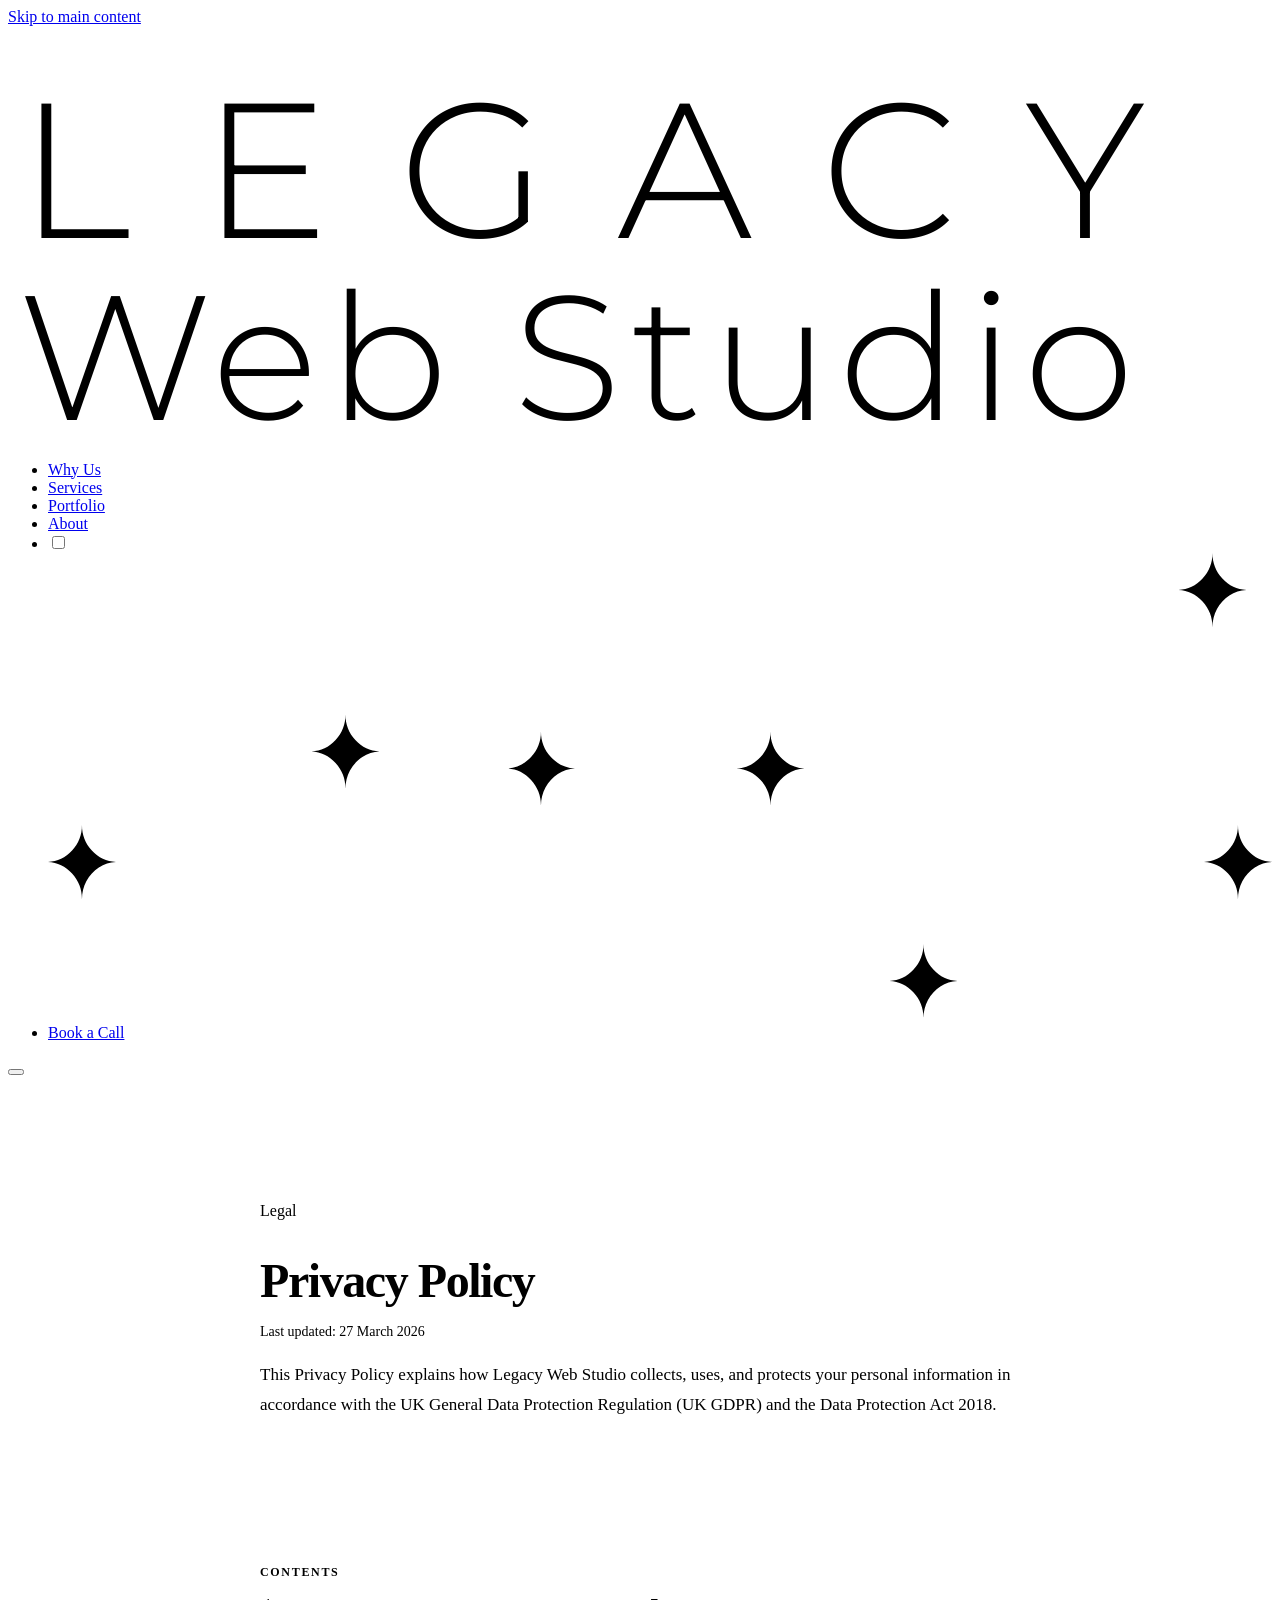
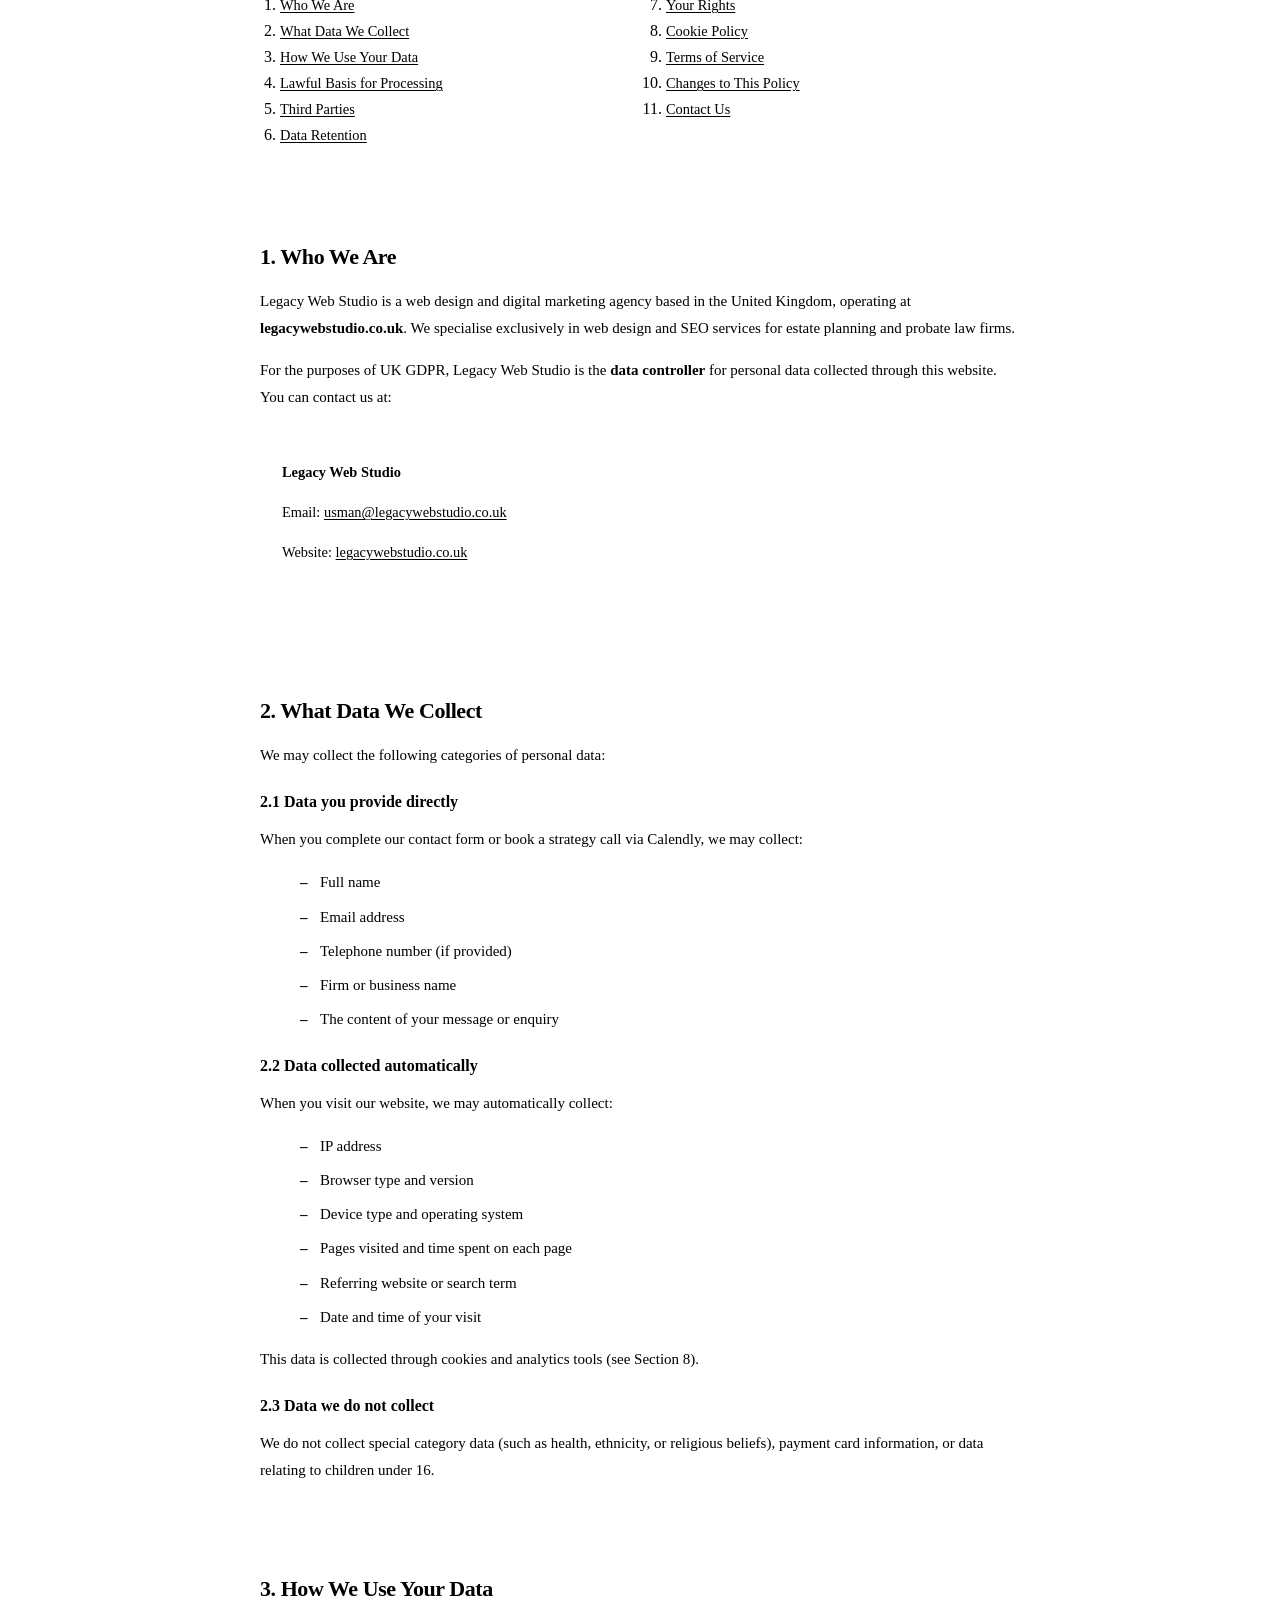
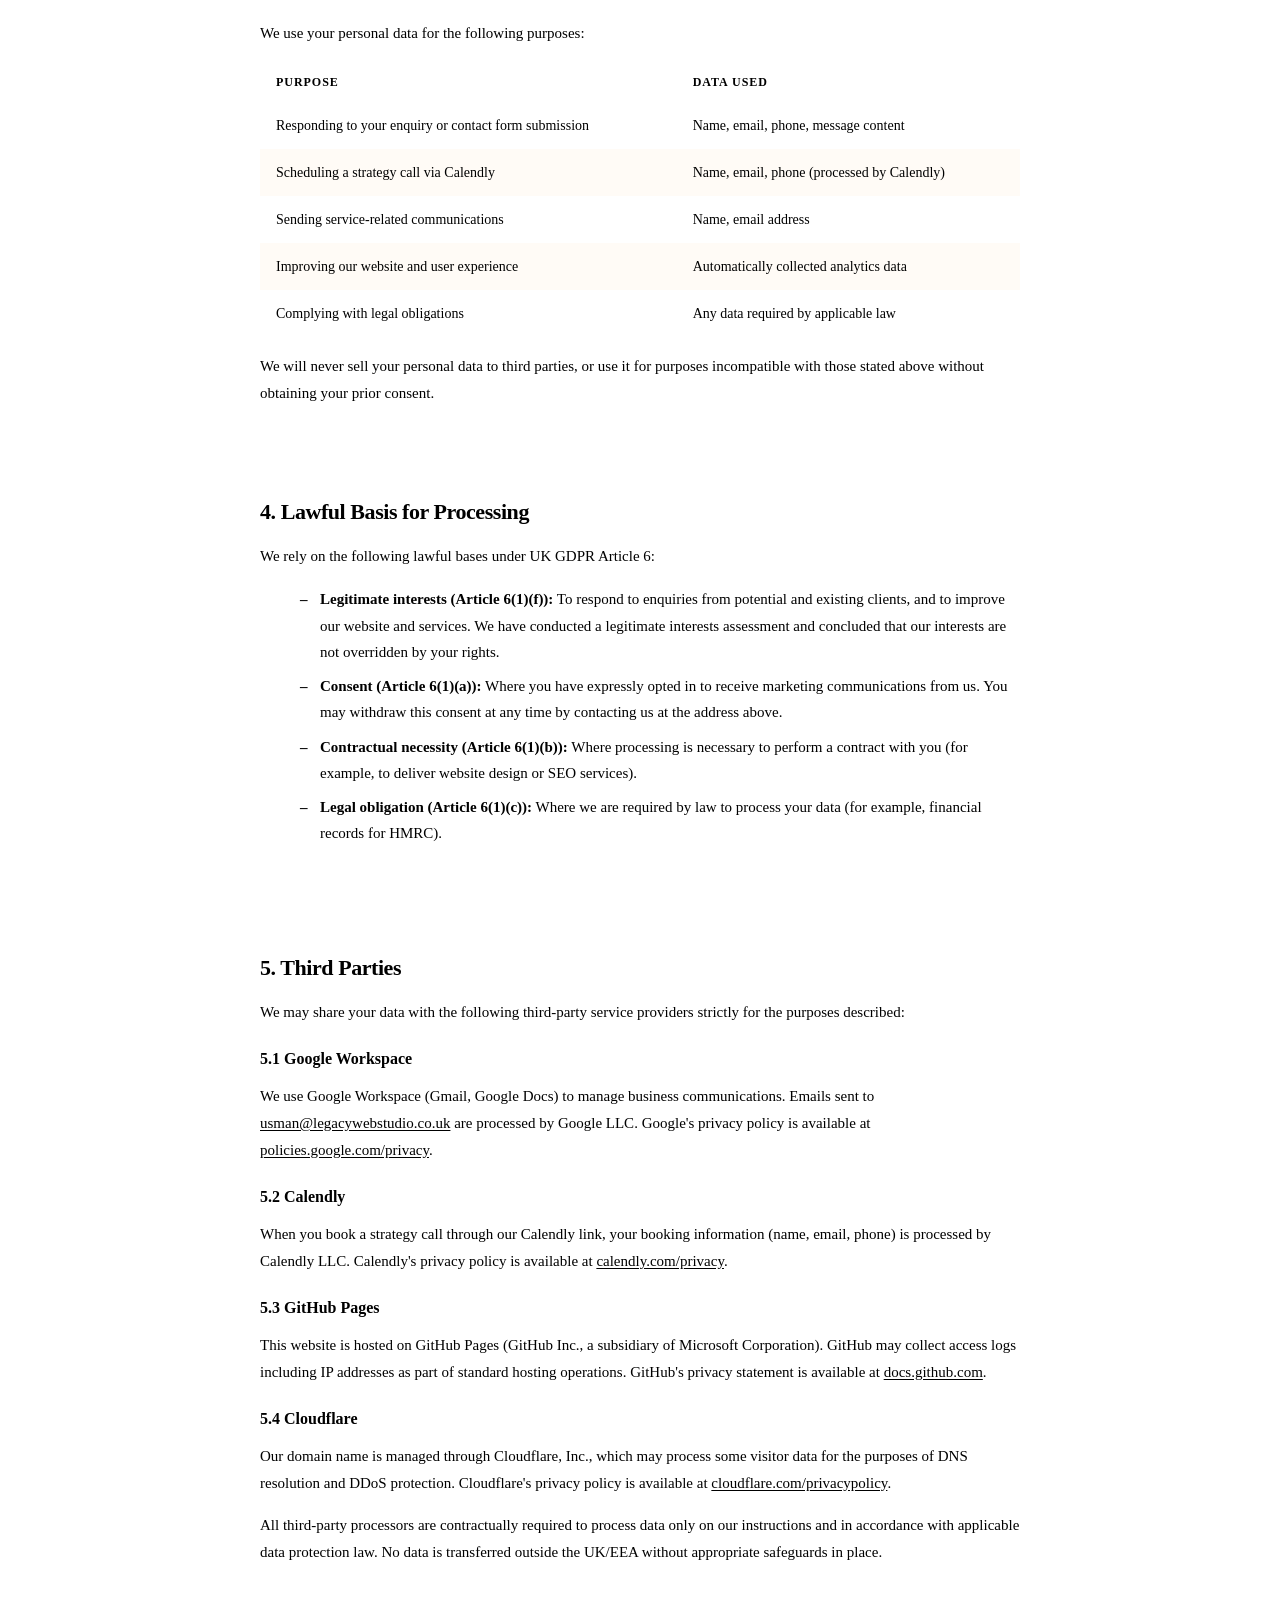
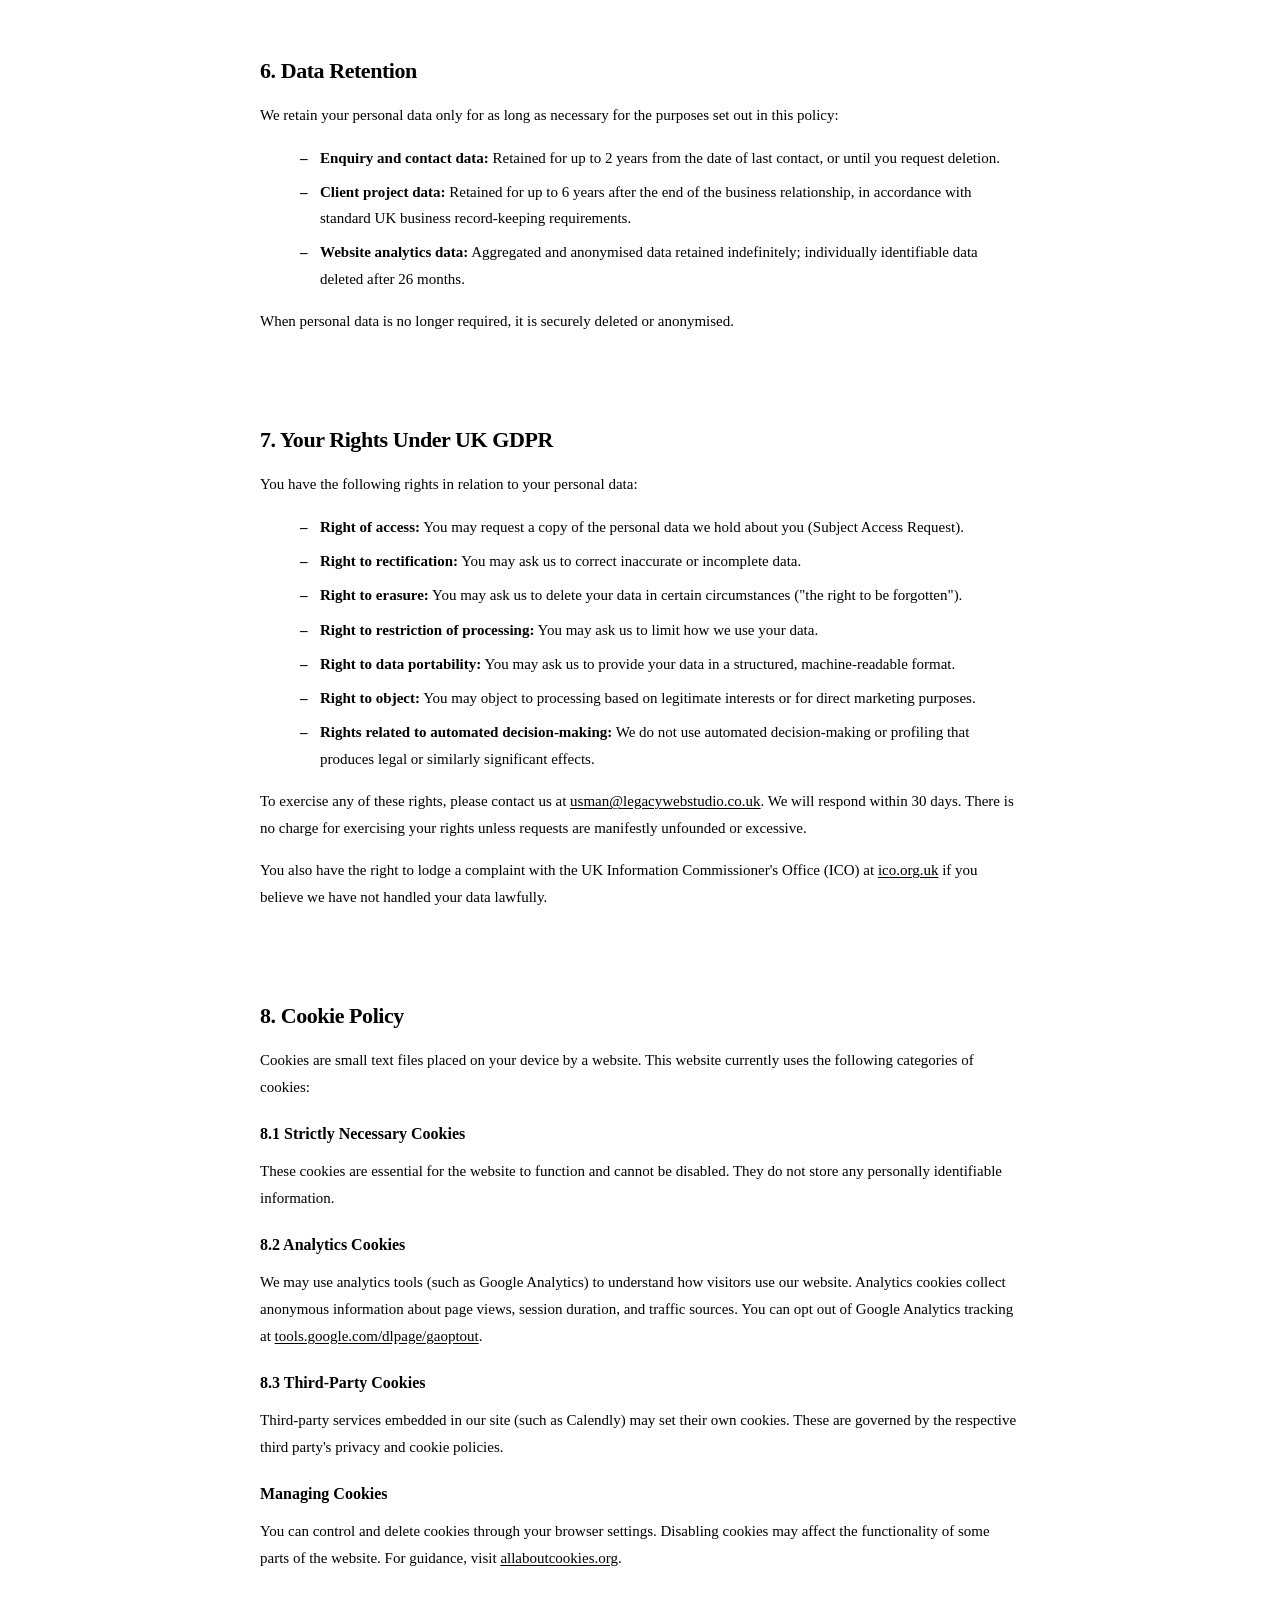
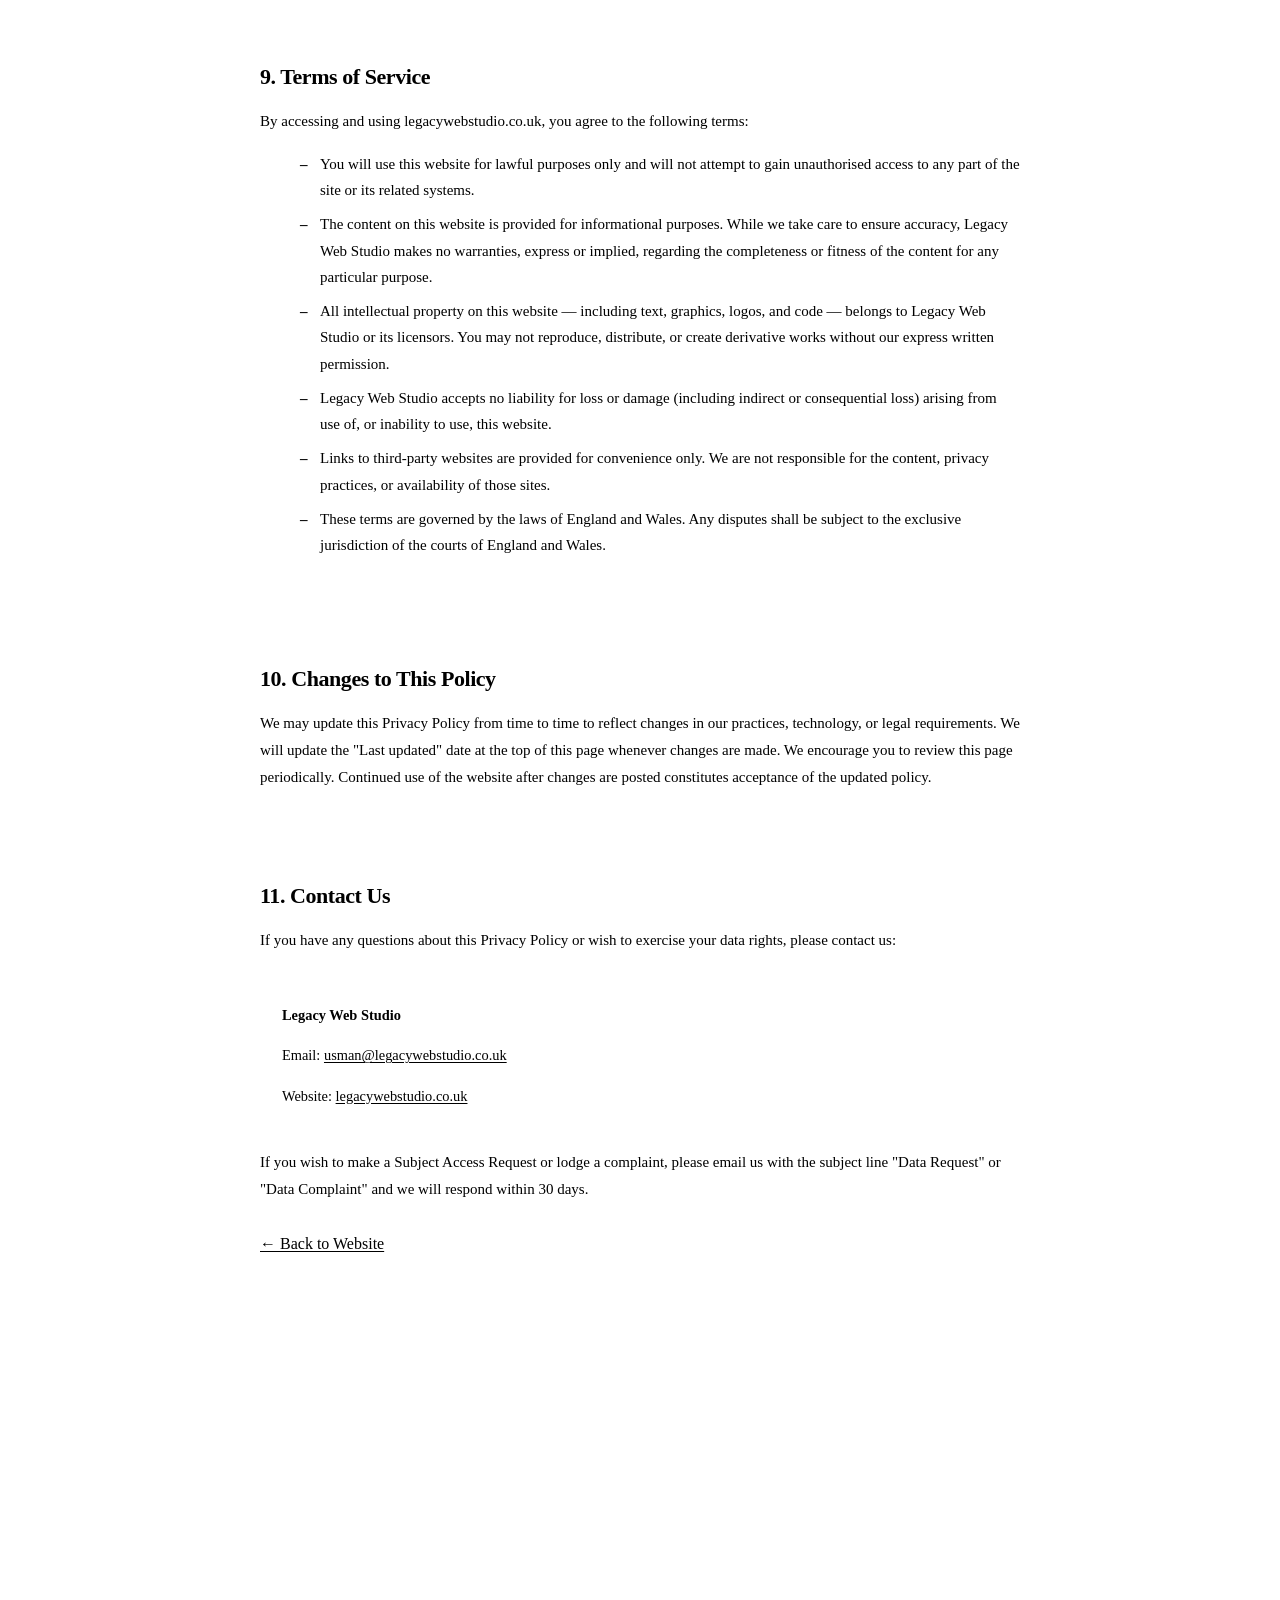
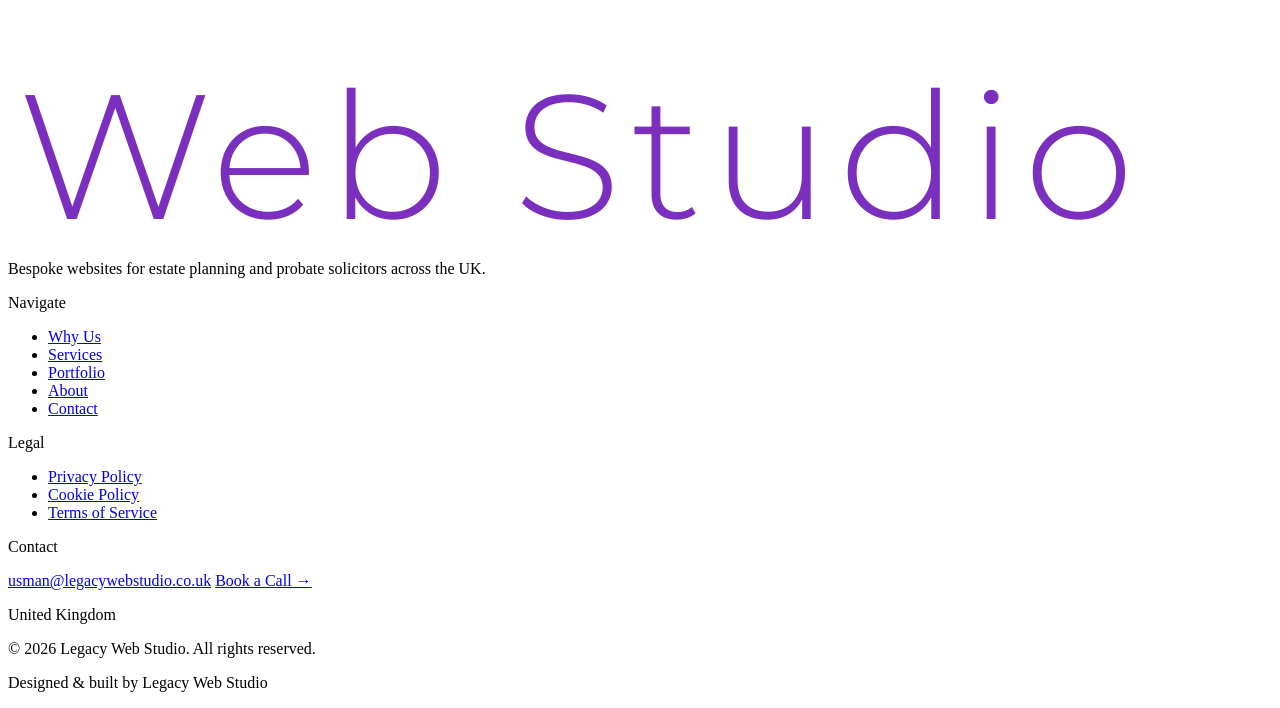
==== commit 68b1a5e1: "fix: replace broken mobile nav @media (max-width: 860px) block with canonical spec Replaces the corr" ====
--- a/privacy.html
+++ b/privacy.html
@@ -14,8 +14,8 @@
   <link rel="preconnect" href="https://fonts.gstatic.com" crossorigin />
   <link rel="preload" href="https://fonts.googleapis.com/css2?family=Montserrat:wght@300;500;600;700;800&family=Inter:wght@400;500&display=swap" as="style" />
   <link href="https://fonts.googleapis.com/css2?family=Montserrat:wght@300;500;600;700;800&family=Inter:wght@400;500&display=swap" rel="stylesheet" />
-  <link rel="stylesheet" href="css/style.min.css?v=7" />
-  <link rel="stylesheet" href="css/privacy.css?v=7" />
+  <link rel="stylesheet" href="css/style.min.css?v=8" />
+  <link rel="stylesheet" href="css/privacy.css?v=8" />
   <link rel="icon" type="image/svg+xml" href="assets/images/favicon.svg" />
   <script>
     (function() {
@@ -383,6 +383,6 @@
     </div>
   </footer>
 
-  <script src="js/main.min.js?v=7" defer></script>
+  <script src="js/main.min.js?v=8" defer></script>
 </body>
 </html>
--- a/css/style.min.css
+++ b/css/style.min.css
@@ -1 +1 @@
-:root{--sunset-deep:#1E0A3C;--sunset-indigo:#2D1B69;--sunset-purple:#4A148C;--sunset-grape:#6A1EA8;--sunset-coral:#C2410C;--sunset-orange:#EA580C;--sunset-amber:#D97706;--sunset-gold:#F59E0B;--cream:#FAF7F2;--sand:#FFF7ED;--peach:#FEE8D6;--peach-deep:#FDD5B2;--text-dark:#1C0A00;--text-warm:#292524;--text-muted:#78716C;--text-light:rgba(255,255,255,0.88);--text-light-dim:rgba(255,255,255,0.58);--border-warm:#E8D5C4;--success:#15803D;--error:#DC2626;--font-heading:'Montserrat',sans-serif;--font-body:'Inter',sans-serif;--r-sm:6px;--r-md:12px;--r-lg:20px;--r-full:9999px;--sh-sm:0 2px 8px rgba(100, 40, 10, 0.07);--sh-md:0 6px 24px rgba(100, 40, 10, 0.10);--sh-lg:0 16px 48px rgba(100, 40, 10, 0.14);--sh-coral:0 8px 32px rgba(194, 65, 12, 0.28);--sh-purple:0 8px 28px rgba(74, 20, 140, 0.22);--ease:cubic-bezier(0.4, 0, 0.2, 1);--t:0.28s;--container:1200px;--py:96px;color-scheme:light}*,::after,::before{box-sizing:border-box;margin:0;padding:0}html{scroll-behavior:smooth;font-size:16px;-webkit-text-size-adjust:100%}body{font-family:var(--font-body);color:var(--text-warm);background:var(--cream);line-height:1.7;-webkit-font-smoothing:antialiased;-moz-osx-font-smoothing:grayscale;overflow-x:hidden}img,svg{display:block;max-width:100%}a{color:inherit;text-decoration:none;transition:color var(--t) var(--ease)}ul{list-style:none}button{cursor:pointer;border:none;background:0 0;font-family:inherit}.container{width:100%;max-width:var(--container);margin:0 auto;padding:0 28px}.section{padding:var(--py) 0}.section--deep{background:var(--sunset-deep);color:var(--text-light)}.section--warm-accent{background:linear-gradient(135deg,#fff3e0 0,#fee8d6 50%,#fdd5b2 100%)}.section__header{text-align:center;max-width:680px;margin:0 auto 64px}.section__eyebrow{display:inline-block;font-family:var(--font-heading);font-size:.72rem;font-weight:700;letter-spacing:.16em;text-transform:uppercase;color:var(--sunset-orange);margin-bottom:14px}.section__eyebrow--warm{color:var(--sunset-gold)}.section__title{font-family:var(--font-heading);font-size:clamp(1.75rem, 3vw, 2.5rem);font-weight:700;line-height:1.22;color:var(--text-dark);margin-bottom:18px;letter-spacing:-.02em}.section__title em{font-style:italic;font-weight:700;color:var(--sunset-orange)}.section__title--light{color:#fff}.section__desc{font-size:1.0625rem;color:var(--text-muted);line-height:1.78}.section__desc--light{color:var(--text-light-dim)}.section__header--light .section__title{color:#fff}.btn{display:inline-flex;align-items:center;justify-content:center;gap:8px;font-family:var(--font-heading);font-size:.875rem;font-weight:600;letter-spacing:.03em;padding:14px 28px;border-radius:var(--r-md);transition:all var(--t) var(--ease);white-space:nowrap;position:relative;cursor:pointer;text-decoration:none;--glow-x:50%;--glow-y:50%;--glow-opacity:0;overflow:hidden}.btn::after{content:'';position:absolute;inset:0;border-radius:inherit;pointer-events:none;background:radial-gradient(circle 80px at var(--glow-x) var(--glow-y),rgba(255,255,255,.15),transparent 70%);opacity:var(--glow-opacity);transition:opacity .2s ease}.dark .btn::after{background:radial-gradient(circle 80px at var(--glow-x) var(--glow-y),rgba(45,212,191,.12),transparent 70%)}.btn--warm{background:var(--sunset-orange);color:#fff;box-shadow:var(--sh-coral)}.btn--warm:hover{background:var(--sunset-coral);transform:translateY(-2px);box-shadow:0 14px 40px rgba(194,65,12,.35);color:#fff}.btn--warm:active{transform:translateY(0)}.btn--outline-light{background:0 0;color:#fff;border:1.5px solid rgba(255,255,255,.45)}.btn--outline-light:hover{border-color:#fff;background:rgba(255,255,255,.1);color:#fff}.btn--lg{padding:16px 36px;font-size:.9375rem}.btn--full{width:100%}.btn__spinner{display:none;width:16px;height:16px;border:2px solid rgba(255,255,255,.3);border-top-color:#fff;border-radius:50%;animation:spin .7s linear infinite;flex-shrink:0}.btn--loading .btn__text{display:none}.btn--loading .btn__spinner{display:block}@keyframes spin{to{transform:rotate(360deg)}}.nav-header{position:fixed;top:0;left:0;right:0;z-index:900;padding:18px 0;transition:padding var(--t) var(--ease),background .4s var(--ease),box-shadow var(--t) var(--ease),color .4s var(--ease)}.nav-header.scrolled{padding:12px 0;background:rgba(250,247,242,.97);backdrop-filter:blur(14px);-webkit-backdrop-filter:blur(14px);box-shadow:0 1px 0 var(--border-warm),0 4px 20px rgba(100,40,10,.06)}.nav{display:flex;align-items:center;justify-content:space-between}.nav__logo-svg{height:44px;width:auto;display:block}.logo-legacy{fill:#ffffff;transition:fill var(--t) var(--ease)}.logo-sub{fill:#6A1EA8}.nav-header.scrolled .logo-legacy{fill:var(--text-dark)}.nav__links{display:flex;align-items:center;gap:32px}.nav__link{font-family:var(--font-heading);font-size:.8125rem;font-weight:500;letter-spacing:.04em;color:rgba(255,255,255,.82);position:relative;text-decoration:none;transition:color var(--t) var(--ease)}.nav__link:not(.nav__link--cta):not(.nav__link--pill)::after{content:'';position:absolute;bottom:-3px;left:0;width:0;height:1.5px;background:var(--sunset-gold);transition:width var(--t) var(--ease)}.nav__link:not(.nav__link--cta):hover{color:#fff}.nav__link:not(.nav__link--cta):not(.nav__link--pill):hover::after{width:100%}.nav-header.scrolled .nav__link:not(.nav__link--cta){color:var(--text-warm)}.nav-header.scrolled .nav__link:not(.nav__link--cta):hover{color:var(--text-dark)}.nav-header.scrolled .nav__link:not(.nav__link--cta):not(.nav__link--pill)::after{background:var(--sunset-orange)}.nav__link--pill{background:rgba(255,255,255,.08);border:1px solid rgba(255,255,255,.15);border-radius:var(--r-full);padding:6px 14px;transition:color var(--t) var(--ease),background var(--t) var(--ease),border-color var(--t) var(--ease)}.nav__link--pill:hover{background:rgba(255,255,255,.16);border-color:rgba(255,255,255,.3);color:#fff}.nav-header.scrolled .nav__link--pill{background:rgba(100,40,10,.06);border-color:rgba(100,40,10,.14)}.nav-header.scrolled .nav__link--pill:hover{background:rgba(100,40,10,.11);border-color:rgba(100,40,10,.24);color:var(--text-dark)}.nav__link--cta{background:var(--sunset-coral);color:#fff!important;padding:9px 18px;border-radius:var(--r-md);font-weight:600;font-size:.8rem}.nav__link--cta:hover{background:#a33a0a;color:#fff!important}.nav__hamburger{display:none;flex-direction:column;gap:5px;padding:4px;z-index:910;position:relative}.nav__hamburger span{display:block;width:24px;height:2px;background:#fff;border-radius:2px;transition:all var(--t) var(--ease)}.nav-header.scrolled .nav__hamburger span{background:var(--text-warm)}.nav__hamburger.open span:first-child{transform:translateY(7px) rotate(45deg)}.nav__hamburger.open span:nth-child(2){opacity:0;transform:scaleX(0)}.nav__hamburger.open span:nth-child(3){transform:translateY(-7px) rotate(-45deg)}@media (max-width:860px){.nav__hamburger{display:flex}.nav__links{position:fixed;inset:0;flex-direction:column;justify-content:center;gap:28px;background:rgba(11,13,23,.97);backdrop-filter:blur(16px);opacity:0;pointer-events:none;transition:opacity var(--t) var(--ease);z-index:899}.nav__links.open{opacity:1;pointer-events:auto}.nav__link{font-size:1.25rem;color:rgba(255,255,255,.9)!important}.nav__link--cta{font-size:1rem}.nav__link:not(.nav__link--cta):not(.nav__link--pill)::after{background:var(--sunset-gold)}.nav__link--pill{background:0 0;border:none;border-radius:0;padding:0}.nav__link.nav__link--pill::after{content:'';position:absolute;bottom:-3px;left:0;width:0;height:1.5px;background:var(--sunset-gold);transition:width var(--t) var(--ease)}.nav__link.nav__link--pill:hover::after{width:100%}.nav-header.menu-open{background:rgba(11,13,23,.97)!important;backdrop-filter:blur(16px);-webkit-backdrop-filter:blur(16px);box-shadow:none!important}.nav-header.menu-open .logo-legacy{fill:#ffffff!important}.nav-header.menu-open .logo-sub{fill:#6A1EA8!important}.nav-header.menu-open .nav__hamburger span{background:#fff!important}}.nav__theme-toggle{display:flex;align-items:center}.theme-switch{--toggle-size:16px;--container-width:5.625em;--container-height:2.5em;--container-radius:6.25em;--container-light-bg:#D97706;--container-night-bg:#0B0D17;--circle-container-diameter:3.375em;--sun-moon-diameter:2.125em;--sun-bg:#F59E0B;--moon-bg:#C8D8FF;--spot-color:#959DB1;--circle-container-offset:calc((var(--circle-container-diameter) - var(--container-height)) / 2 * -1);--stars-color:#fff;--clouds-color:#FEE8D6;--back-clouds-color:#D97706;--toggle-transition:0.5s cubic-bezier(0, -0.02, 0.4, 1.25);--circle-transition:0.3s cubic-bezier(0, -0.02, 0.35, 1.17);font-size:var(--toggle-size);position:relative;display:inline-block;cursor:pointer;user-select:none;-webkit-tap-highlight-color:transparent}.theme-switch__checkbox{opacity:0;width:0;height:0;position:absolute;pointer-events:none}.theme-switch__container{width:var(--container-width);height:var(--container-height);background-color:var(--container-light-bg);border-radius:var(--container-radius);overflow:hidden;cursor:pointer;box-shadow:0 -.0625em .0625em 0 rgba(0,0,0,.25) inset;transition:background-color var(--toggle-transition);position:relative}.theme-switch__checkbox:checked~.theme-switch__container{background-color:var(--container-night-bg)}.theme-switch__circle-container{width:var(--circle-container-diameter);height:var(--circle-container-diameter);background-color:rgba(255,255,255,.1);position:absolute;left:var(--circle-container-offset);top:var(--circle-container-offset);border-radius:50%;box-shadow:inset 0 0 0 3.375em rgba(255,255,255,.1),inset 0 0 0 3.375em rgba(255,255,255,.1),0 0 0 .625em rgba(255,255,255,.1),0 0 0 1.25em rgba(255,255,255,.05);display:flex;align-items:center;justify-content:center;transition:left var(--circle-transition)}.theme-switch__checkbox:checked~.theme-switch__container .theme-switch__circle-container{left:calc(var(--container-width) - var(--circle-container-diameter) + var(--circle-container-offset) * -1)}.theme-switch__sun-moon-container{pointer-events:none;position:relative;z-index:2;width:var(--sun-moon-diameter);height:var(--sun-moon-diameter);margin:0 auto;border-radius:50%;background-color:var(--sun-bg);box-shadow:.0625em .125em .25em rgba(0,0,0,.26),inset 0 0 0 .25em rgba(255,255,255,.2);transition:background-color var(--toggle-transition);overflow:hidden}.theme-switch__checkbox:checked~.theme-switch__container .theme-switch__sun-moon-container{background-color:var(--moon-bg)}.theme-switch__moon{transform:translateX(100%);position:absolute;transition:transform .45s ease-in-out;width:100%;height:100%;background-color:var(--moon-bg);border-radius:50%;border:.0625em solid var(--moon-bg);box-shadow:.0625em .0625em .25em .25em rgba(254,247,254,.1)}.theme-switch__checkbox:checked~.theme-switch__container .theme-switch__moon{transform:translateX(0)}.theme-switch__spot{position:absolute;top:.75em;left:.3125em;width:.5em;height:.5em;border-radius:50%;background-color:var(--spot-color);box-shadow:0 .0625em .125em rgba(0,0,0,.1) inset}.theme-switch__spot:nth-child(2){width:.375em;height:.375em;top:.3125em;left:1.125em}.theme-switch__spot:nth-child(3){width:.25em;height:.25em;top:.9375em;left:.875em}.theme-switch__clouds{width:1.25em;height:1.25em;background-color:var(--clouds-color);border-radius:50%;position:absolute;bottom:-.625em;left:.375em;box-shadow:.8125em .3125em 0 0 var(--clouds-color),-.4375em .3125em 0 .0625em var(--clouds-color),1.375em .3125em 0 -.0625em var(--back-clouds-color),.375em -.125em 0 .375em var(--clouds-color),.875em -.0625em 0 .25em var(--clouds-color),2.125em .0625em 0 -.125em var(--clouds-color);transition:var(--toggle-transition)}.theme-switch__checkbox:checked~.theme-switch__container .theme-switch__clouds{bottom:-1.625em}.theme-switch__stars-container{position:absolute;color:var(--stars-color);top:-100%;left:.3125em;width:2.75em;height:auto;transition:var(--toggle-transition)}.theme-switch__checkbox:checked~.theme-switch__container .theme-switch__stars-container{top:.0625em}@media (max-width:860px){.nav__theme-toggle{order:-1}}.hero{position:sticky;top:0;z-index:0;min-height:100svh;display:flex;align-items:center;overflow:hidden;background:var(--sunset-deep)}#hero-canvas{position:absolute;inset:0;width:100%;height:100%;z-index:0}.hero__overlay{position:absolute;inset:0;z-index:2;background:linear-gradient(to right,rgba(30,10,60,.68) 0,rgba(30,10,60,.35) 55%,rgba(30,10,60,0) 100%);pointer-events:none}.hero__inner{position:relative;z-index:3;display:grid;grid-template-columns:55fr 45fr;gap:60px;align-items:center;padding-top:100px;padding-bottom:80px}.hero__text{max-width:600px}.hero__eyebrow{display:inline-block;font-family:var(--font-heading);font-size:.72rem;font-weight:600;letter-spacing:.14em;text-transform:uppercase;color:var(--sunset-gold);background:rgba(245,158,11,.15);border:1px solid rgba(245,158,11,.3);padding:5px 14px;border-radius:var(--r-full);margin-bottom:24px}.hero__headline{font-family:var(--font-heading);font-size:clamp(2.2rem, 5vw, 3.75rem);font-weight:800;line-height:1.1;color:#fff;letter-spacing:-.035em;margin-bottom:24px}.hero__headline em{font-style:italic;font-weight:800;color:var(--sunset-gold);background:linear-gradient(90deg,var(--sunset-gold),var(--sunset-amber));-webkit-background-clip:text;-webkit-text-fill-color:transparent;background-clip:text}.hero__sub{font-size:clamp(.9375rem, 1.3vw, 1.0625rem);color:rgba(255,255,255,.72);line-height:1.8;max-width:520px;margin-bottom:38px}.hero__actions{display:flex;gap:14px;flex-wrap:wrap;margin-bottom:40px}.hero__trust{display:flex;gap:10px;flex-wrap:wrap}.hero__trust-pill{font-family:var(--font-heading);font-size:.72rem;font-weight:600;letter-spacing:.06em;color:rgba(255,255,255,.6);background:rgba(255,255,255,.08);border:1px solid rgba(255,255,255,.14);padding:5px 12px;border-radius:var(--r-full)}.hero__mockup{width:100%;max-width:420px;border-radius:var(--r-lg);overflow:hidden;box-shadow:0 32px 80px rgba(0,0,0,.4),0 0 0 1px rgba(255,255,255,.08);transform:perspective(1200px) rotateY(-8deg) rotateX(3deg);transition:transform .6s var(--ease);animation:mockup-float 5s ease-in-out infinite;will-change:transform}.hero__mockup:hover{transform:perspective(1200px) rotateY(-4deg) rotateX(1deg)}@keyframes mockup-float{0%,100%{transform:perspective(1200px) rotateY(-8deg) rotateX(3deg) translateY(0)}50%{transform:perspective(1200px) rotateY(-8deg) rotateX(3deg) translateY(-10px)}}.mockup__chrome{background:#2d2d2d;padding:10px 14px;display:flex;align-items:center;gap:10px}.mockup__dots{display:flex;gap:5px}.dot{width:10px;height:10px;border-radius:50%}.dot--red{background:#ff5f57}.dot--amber{background:#febc2e}.dot--green{background:#28c840}.mockup__url-bar{flex:1;background:rgba(255,255,255,.1);border-radius:4px;font-size:.7rem;color:rgba(255,255,255,.62);padding:3px 10px;font-family:var(--font-body);letter-spacing:.02em;text-align:center}.mockup__screen{background:#f8f5f0;padding:0;min-height:260px}.mockup__nav-strip{height:36px;background:#fff;border-bottom:1px solid #eee;display:flex;align-items:center;padding:0 14px;gap:6px}.mockup__nav-strip::before{content:'';width:60px;height:8px;background:linear-gradient(90deg,var(--sunset-deep),var(--sunset-purple));border-radius:4px;opacity:.7}.mockup__hero-stripe{background:linear-gradient(135deg,var(--sunset-indigo) 0,var(--sunset-orange) 100%);padding:22px 16px 18px;display:flex;flex-direction:column;gap:8px}.mockup__headline-line{height:10px;background:rgba(255,255,255,.85);border-radius:5px}.mockup__headline-line--wide{width:80%}.mockup__headline-line--medium{width:55%}.mockup__cta-pill{margin-top:4px;width:100px;height:22px;background:var(--sunset-gold);border-radius:5px}.mockup__cards-row{display:grid;grid-template-columns:repeat(3,1fr);gap:6px;padding:12px 12px 0}.mockup__card{height:48px;background:#fff;border-radius:6px;box-shadow:0 2px 6px rgba(0,0,0,.06);border-top:3px solid}.mockup__card:first-child{border-color:var(--sunset-orange)}.mockup__card:nth-child(2){border-color:var(--sunset-purple)}.mockup__card:nth-child(3){border-color:var(--sunset-amber)}.mockup__text-rows{padding:10px 12px 16px;display:flex;flex-direction:column;gap:6px}.mockup__text-line{height:6px;background:#ddd;border-radius:3px}.mockup__text-line--short{width:65%}.hero__scroll-hint{position:absolute;bottom:32px;left:50%;transform:translateX(-50%);z-index:3;display:flex;flex-direction:column;align-items:center;gap:8px}.hero__scroll-label{font-family:var(--font-heading);font-size:.65rem;font-weight:600;letter-spacing:.18em;text-transform:uppercase;color:rgba(255,255,255,.35)}.hero__scroll-line{width:1.5px;height:44px;background:linear-gradient(to bottom,rgba(255,255,255,.5),transparent);animation:scroll-drop 2s ease-in-out infinite}@keyframes scroll-drop{0%,100%{opacity:.5;transform:scaleY(1)}50%{opacity:1;transform:scaleY(1.2)}}.why-us{background:var(--cream);position:relative;z-index:1}.why-us__grid{display:grid;grid-template-columns:repeat(3,1fr);gap:20px}.why-card{display:flex;gap:18px;background:#fff;border:1px solid var(--border-warm);border-radius:var(--r-lg);padding:28px 24px;box-shadow:var(--sh-sm);transition:box-shadow var(--t) var(--ease),transform var(--t) var(--ease),border-color var(--t) var(--ease)}.why-card:hover{box-shadow:var(--sh-lg);transform:translateY(-4px);border-color:var(--peach-deep)}.why-card__icon-wrap{flex-shrink:0;width:48px;height:48px;display:flex;align-items:center;justify-content:center;background:var(--peach);border-radius:var(--r-md);color:var(--sunset-orange)}.why-card__body{flex:1}.why-card__title{font-family:var(--font-heading);font-size:1rem;font-weight:700;color:var(--text-dark);margin-bottom:8px;line-height:1.3}.why-card__desc{font-size:.9rem;color:var(--text-muted);line-height:1.75}.services__list{display:flex;flex-direction:column;gap:0;border:1px solid rgba(255,255,255,.08);border-radius:var(--r-lg);overflow:hidden;margin-bottom:52px}.service-item{display:grid;grid-template-columns:280px 1fr;gap:0;border-bottom:1px solid rgba(255,255,255,.07);transition:background var(--t) var(--ease)}.service-item:last-child{border-bottom:none}.service-item:hover{background:rgba(234,88,12,.07)}.dark .service-item:hover{background:rgba(45,212,191,.05)}.service-item__left{padding:36px 32px;border-right:1px solid rgba(255,255,255,.07);display:flex;flex-direction:column;gap:10px}.service-item__num{font-family:var(--font-heading);font-size:.72rem;font-weight:700;letter-spacing:.12em;color:var(--sunset-gold)}.service-item__title{font-family:var(--font-heading);font-size:1.0625rem;font-weight:700;color:#fff;line-height:1.3}.service-item__right{padding:36px 36px}.service-item__desc{font-size:.9375rem;color:var(--text-light-dim);line-height:1.78;margin-bottom:18px}.service-item__tags{display:flex;flex-wrap:wrap;gap:8px}.service-item__tags li{font-family:var(--font-heading);font-size:.72rem;font-weight:500;letter-spacing:.04em;color:var(--sunset-gold);background:rgba(245,158,11,.1);border:1px solid rgba(245,158,11,.2);padding:4px 10px;border-radius:var(--r-full)}.services__cta{text-align:center;display:flex;flex-direction:column;align-items:center;gap:14px}.services__cta-text{font-family:var(--font-heading);font-size:.875rem;color:var(--text-light-dim)}.portfolio{background:var(--sand);position:relative;z-index:1}.portfolio__grid{display:grid;grid-template-columns:repeat(3,1fr);gap:24px;margin-bottom:28px}.portfolio-card{background:#fff;border:1px solid var(--border-warm);border-radius:var(--r-lg);overflow:hidden;box-shadow:var(--sh-sm);transition:box-shadow var(--t) var(--ease),transform var(--t) var(--ease)}.portfolio-card:hover{box-shadow:var(--sh-lg);transform:translateY(-6px)}.portfolio-card__visual{height:200px;position:relative;display:flex;align-items:center;justify-content:center;overflow:hidden}.portfolio-card__visual--a{background:linear-gradient(135deg,var(--sunset-indigo) 0,var(--sunset-purple) 50%,var(--sunset-orange) 100%)}.portfolio-card__visual--b{background:linear-gradient(135deg,#1a0f2e 0,var(--sunset-grape) 55%,var(--sunset-amber) 100%)}.portfolio-card__visual--c{background:linear-gradient(135deg,var(--sunset-coral) 0,var(--sunset-orange) 50%,var(--sunset-gold) 100%)}.portfolio-card__visual-inner{width:80%;display:flex;flex-direction:column;gap:8px;align-items:flex-start}.pv-line{height:8px;background:rgba(255,255,255,.4);border-radius:4px;width:100%}.pv-line--wide{width:80%}.pv-line--med{width:55%}.pv-line--narrow{width:40%}.pv-bar-row{display:flex;gap:6px;align-items:flex-end}.pv-bar{width:24px;height:30px;background:rgba(255,255,255,.3);border-radius:3px 3px 0 0}.pv-bar--tall{height:46px;background:rgba(255,255,255,.5)}.pv-bar--mid{height:38px;background:rgba(255,255,255,.35)}.pv-grid{display:grid;grid-template-columns:1fr 1fr;gap:6px;width:100%}.pv-cell{height:28px;background:rgba(255,255,255,.28);border-radius:5px}.pv-cell--tall{height:44px;background:rgba(255,255,255,.45)}.pv-cell--mid{height:36px;background:rgba(255,255,255,.35)}.pv-circle-row{display:flex;gap:8px;align-items:center}.pv-circle{width:28px;height:28px;border-radius:50%;background:rgba(255,255,255,.35)}.pv-circle--lg{width:42px;height:42px;background:rgba(255,255,255,.5)}.portfolio-card__tag{position:absolute;bottom:12px;left:14px;font-family:var(--font-heading);font-size:.68rem;font-weight:700;letter-spacing:.08em;text-transform:uppercase;color:rgba(255,255,255,.82);background:rgba(0,0,0,.28);backdrop-filter:blur(4px);padding:4px 10px;border-radius:var(--r-full)}.portfolio-card__body{padding:22px}.portfolio-card__title{font-family:var(--font-heading);font-size:1rem;font-weight:700;color:var(--text-dark);margin-bottom:8px;line-height:1.3}.portfolio-card__desc{font-size:.875rem;color:var(--text-muted);line-height:1.72;margin-bottom:14px}.portfolio-card__cta{display:inline-flex;align-items:center;gap:6px;font-family:var(--font-heading);font-size:.8125rem;font-weight:600;color:var(--sunset-orange);transition:gap var(--t) var(--ease),color var(--t) var(--ease)}.portfolio-card__cta:hover{gap:10px;color:var(--sunset-coral)}.portfolio__note{text-align:center;font-size:.875rem;color:var(--text-muted);font-style:italic;max-width:600px;margin:0 auto}.portfolio__note a{color:var(--sunset-orange);text-decoration:underline;text-underline-offset:2px}.about__inner{display:grid;grid-template-columns:1.2fr 1fr;gap:80px;align-items:center}.about__content .section__eyebrow,.about__content .section__title{text-align:left}.about__text{font-size:1rem;color:var(--text-warm);line-height:1.82;margin-bottom:18px}.about__stats{display:grid;grid-template-columns:1fr 1fr;gap:20px}.about__stat{background:#fff;border:1px solid var(--border-warm);border-radius:var(--r-lg);padding:28px 22px;box-shadow:var(--sh-md);transition:transform var(--t) var(--ease),box-shadow var(--t) var(--ease)}.about__stat:hover{transform:translateY(-4px);box-shadow:var(--sh-lg)}.about__stat-num{display:block;font-family:var(--font-heading);font-size:2rem;font-weight:800;color:var(--sunset-orange);line-height:1;margin-bottom:8px;letter-spacing:-.03em}.about__stat-label{display:block;font-family:var(--font-heading);font-size:.72rem;font-weight:600;letter-spacing:.08em;text-transform:uppercase;color:var(--text-muted)}.contact{background:var(--cream);position:relative;z-index:1}.contact__calendly-banner{display:flex;align-items:center;justify-content:space-between;gap:32px;background:linear-gradient(135deg,var(--sunset-indigo) 0,var(--sunset-purple) 50%,var(--sunset-coral) 100%);border-radius:32px;padding:40px 48px;margin-bottom:48px;box-shadow:var(--sh-purple)}.contact__calendly-text{flex:1}.contact__calendly-heading{font-family:var(--font-heading);font-size:1.375rem;font-weight:700;color:#fff;margin-bottom:8px}.contact__calendly-sub{font-size:.9375rem;color:rgba(255,255,255,.72);line-height:1.65;max-width:560px}.contact__divider{display:flex;align-items:center;gap:20px;margin-bottom:48px}.contact__divider::after,.contact__divider::before{content:'';flex:1;height:1px;background:var(--border-warm)}.contact__divider span{font-family:var(--font-heading);font-size:.75rem;font-weight:600;letter-spacing:.1em;text-transform:uppercase;color:var(--text-muted);white-space:nowrap}.contact__grid{display:grid;grid-template-columns:1fr 1.4fr;gap:72px;align-items:start}.contact__info .section__eyebrow,.contact__info .section__title{text-align:left}.contact__desc{font-size:1rem;color:var(--text-muted);line-height:1.78;margin-bottom:32px}.contact__detail-list{display:flex;flex-direction:column;gap:14px}.contact__detail{display:flex;align-items:center;gap:12px;font-size:.9375rem;color:var(--text-muted)}.contact__detail svg{color:var(--sunset-orange);flex-shrink:0}.contact__detail a:hover{color:var(--sunset-orange)}.contact__form{background:#fff;border:1px solid var(--border-warm);border-radius:32px;padding:40px;box-shadow:var(--sh-lg)}.form__row{display:grid;grid-template-columns:1fr 1fr;gap:18px}.form__group{margin-bottom:20px}.form__label{display:block;font-family:var(--font-heading);font-size:.8rem;font-weight:600;letter-spacing:.02em;color:var(--text-warm);margin-bottom:7px}.form__req{color:var(--sunset-orange)}.form__optional{font-weight:400;color:var(--text-muted)}.form__input,.form__textarea{width:100%;padding:12px 16px;font-family:var(--font-body);font-size:.9375rem;color:var(--text-dark);background:var(--cream);border:1.5px solid var(--border-warm);border-radius:var(--r-md);outline:0;transition:border-color var(--t) var(--ease),box-shadow var(--t) var(--ease),background var(--t) var(--ease);line-height:1.5;-webkit-appearance:none}.form__input::placeholder,.form__textarea::placeholder{color:#b5a99a}.form__input:focus,.form__textarea:focus{border-color:var(--sunset-orange);background:#fff;box-shadow:0 0 0 3px rgba(234,88,12,.1)}.form__input.error,.form__textarea.error{border-color:var(--error);box-shadow:0 0 0 3px rgba(220,38,38,.08)}.form__input:focus-visible,.form__textarea:focus-visible{outline:0}.form__textarea{resize:vertical;min-height:108px}.form__error{display:block;font-size:.78rem;color:var(--error);margin-top:5px;min-height:16px}.form__privacy{font-size:.78rem;color:var(--text-warm);text-align:center;margin-top:12px;line-height:1.55}.form__privacy a{color:var(--sunset-coral);text-decoration:underline;text-underline-offset:2px}.form__success{display:none;margin-top:14px;padding:14px 18px;background:#ecfdf5;border:1px solid #a7f3d0;border-radius:var(--r-md);font-size:.9rem;color:var(--success);text-align:center}.form__success.visible{display:block}.footer{background:#0f0805;color:rgba(255,255,255,.55);padding:72px 0 0;position:relative;z-index:1}.footer__grid{display:grid;grid-template-columns:2fr 1fr 1fr 1.5fr;gap:48px;padding-bottom:48px;border-bottom:1px solid rgba(255,255,255,.07)}.footer__logo-svg{height:44px;width:auto;display:block;margin-bottom:16px}.footer__tagline{font-size:.875rem;color:rgba(255,255,255,.5);line-height:1.72;max-width:270px}.footer__heading{font-family:var(--font-heading);font-size:.72rem;font-weight:700;letter-spacing:.14em;text-transform:uppercase;color:rgba(255,255,255,.75);margin-bottom:18px}.footer__links{display:flex;flex-direction:column;gap:11px}.footer__links a{font-size:.875rem;color:rgba(255,255,255,.55);transition:color var(--t) var(--ease)}.footer__links a:hover{color:rgba(255,255,255,.88)}.footer__calendly,.footer__email{display:block;font-size:.875rem;margin-bottom:10px;transition:color var(--t) var(--ease)}.footer__email{color:var(--sunset-gold);word-break:break-all}.footer__email:hover{color:#ffc93c}.footer__calendly{color:var(--sunset-orange)}.footer__calendly:hover{color:#ff7a40}.footer__location{font-size:.8125rem;color:rgba(255,255,255,.58);margin-top:6px}.footer__bottom{display:flex;justify-content:space-between;align-items:center;padding:22px 0;font-size:.8rem;color:rgba(255,255,255,.5)}.footer__made{color:rgba(255,255,255,.58)}.fade-in{opacity:0;transform:translateY(20px);transition:opacity .65s var(--ease),transform .65s var(--ease)}.fade-in.in-view{opacity:1;transform:none}.stagger-in>*{opacity:0;transform:translateY(20px);transition:opacity .55s var(--ease),transform .55s var(--ease)}.stagger-in.in-view>:first-child{opacity:1;transform:none;transition-delay:40ms}.stagger-in.in-view>:nth-child(2){opacity:1;transform:none;transition-delay:0.10s}.stagger-in.in-view>:nth-child(3){opacity:1;transform:none;transition-delay:0.16s}.stagger-in.in-view>:nth-child(4){opacity:1;transform:none;transition-delay:0.22s}.stagger-in.in-view>:nth-child(5){opacity:1;transform:none;transition-delay:0.28s}.stagger-in.in-view>:nth-child(6){opacity:1;transform:none;transition-delay:0.34s}.stagger-in.in-view>:nth-child(7){opacity:1;transform:none;transition-delay:0.40s}.stagger-in.in-view>:nth-child(8){opacity:1;transform:none;transition-delay:0.46s}.skip-link{position:absolute;top:-100%;left:16px;z-index:999;padding:12px 20px;font-family:var(--font-heading);font-size:.875rem;font-weight:600;color:#fff;background:var(--sunset-orange);border-radius:var(--r-md);text-decoration:none;transition:top var(--t) var(--ease)}.skip-link:focus{top:12px}:focus-visible{outline:2.5px solid var(--sunset-orange);outline-offset:3px;border-radius:var(--r-sm)}@media (max-width:1100px){.why-us__grid{grid-template-columns:repeat(2,1fr)}.footer__grid{grid-template-columns:repeat(2,1fr)}}@media (max-width:960px){:root{--py:72px}.hero{position:relative}.hero__inner{grid-template-columns:1fr;padding-top:110px;padding-bottom:60px}.hero__mockup{display:block;transform:scale(.72);transform-origin:top center;animation:none;margin:-20px auto 0;margin-bottom:-100px}.hero__mockup:hover{transform:scale(.72)}.hero__text{max-width:100%;text-align:left}.service-item{grid-template-columns:1fr}.service-item__left{border-right:none;border-bottom:1px solid rgba(255,255,255,.07);padding:24px 24px 16px;flex-direction:row;align-items:center;gap:16px}.service-item__right{padding:20px 24px 28px}.portfolio__grid{grid-template-columns:repeat(2,1fr)}.about__inner{grid-template-columns:1fr;gap:48px}.contact__calendly-banner{flex-direction:column;text-align:center;padding:32px 28px}.contact__grid{grid-template-columns:1fr;gap:48px}}@media (max-width:700px){:root{--py:60px}.why-us__grid{grid-template-columns:1fr}.portfolio__grid{grid-template-columns:1fr}.about__stats{grid-template-columns:1fr 1fr}.form__row{grid-template-columns:1fr}.contact__form{padding:24px 18px;border-radius:20px}.hero__actions{flex-direction:column}.hero__actions .btn{width:100%;justify-content:center}.section__header{margin-bottom:44px}.footer__grid{grid-template-columns:1fr;gap:28px}.footer__bottom{flex-direction:column;gap:6px;text-align:center}}@media (max-width:400px){.container{padding:0 16px}.hero__headline{font-size:clamp(1.9rem, 8vw, 3rem)}}.dark{--cream:#0B0D17;--sand:#111827;--peach:#1A1F2E;--peach-deep:#252A3A;--text-dark:#F1F5F9;--text-warm:#E2E8F0;--text-muted:#94A3B8;--text-light:rgba(241,245,249,0.88);--text-light-dim:rgba(241,245,249,0.58);--border-warm:rgba(255,255,255,0.08);--sunset-deep:#0B0D17;--sunset-indigo:#1A1F2E;--sunset-purple:#8B5CF6;--sunset-grape:#A78BFA;--sunset-coral:#2DD4BF;--sunset-orange:#2DD4BF;--sunset-amber:#34D399;--sunset-gold:#5EEAD4;--sh-sm:0 2px 8px rgba(0, 0, 0, 0.3);--sh-md:0 6px 24px rgba(0, 0, 0, 0.4);--sh-lg:0 16px 48px rgba(0, 0, 0, 0.5);--sh-coral:0 8px 32px rgba(45, 212, 191, 0.2);--sh-purple:0 8px 28px rgba(139, 92, 246, 0.2);--success:#34D399;--error:#F87171;color-scheme:dark}.dark .nav-header.scrolled{background:rgba(11,13,23,.95);box-shadow:0 1px 0 rgba(255,255,255,.06),0 4px 20px rgba(0,0,0,.3)}.dark .nav-header.scrolled .nav__hamburger span{background:#e2e8f0}.dark .nav-header.scrolled .logo-legacy{fill:#F1F5F9}.dark .logo-sub{fill:#A78BFA}.dark .nav-header.menu-open .logo-sub{fill:#A78BFA!important}.dark .hero__overlay{background:linear-gradient(to right,rgba(11,13,23,.7) 0,rgba(11,13,23,.35) 55%,rgba(11,13,23,0) 100%)}.dark .why-card{background:#152238;border-color:rgba(45,212,191,.06)}.dark .why-card:hover{border-color:rgba(45,212,191,.2)}.dark .why-card__icon-wrap{background:rgba(45,212,191,.1);color:#2dd4bf}.dark .service-item__tags li{color:#5eead4;background:rgba(94,234,212,.1);border-color:rgba(94,234,212,.2)}.dark .portfolio-card{background:#162640;border-color:rgba(139,92,246,.06)}.dark .portfolio-card__tag{background:rgba(0,0,0,.5)}.dark .about__stat{background:#142035;border-color:rgba(94,234,212,.06)}.dark .contact__form{background:#131c2e;border-color:rgba(255,255,255,.06)}.dark .form__input,.dark .form__textarea{background:#0b0d17;border-color:rgba(255,255,255,.1);color:#f1f5f9}.dark .form__input::placeholder,.dark .form__textarea::placeholder{color:#64748b}.dark .form__input:focus,.dark .form__textarea:focus{border-color:#2dd4bf;background:#111827;box-shadow:0 0 0 3px rgba(45,212,191,.1)}.dark .form__success{background:rgba(52,211,153,.1);border-color:rgba(52,211,153,.3);color:#34d399}.dark .footer{background:#050810}.dark .footer__logo-svg text:first-child{fill:#F1F5F9!important}.dark .footer__logo-svg text:last-child{fill:#A78BFA!important}.dark .btn--warm{background:#2dd4bf;color:#0b0d17;box-shadow:0 8px 32px rgba(45,212,191,.25)}.dark .btn--warm:hover{background:#5eead4;color:#0b0d17;box-shadow:0 14px 40px rgba(45,212,191,.35)}.dark .btn--outline-light{border-color:rgba(255,255,255,.3)}.dark .btn--outline-light:hover{border-color:#5eead4;background:rgba(45,212,191,.1);color:#5eead4}.dark .nav__link--cta{background:#2dd4bf;color:#0b0d17!important}.dark .nav__link--cta:hover{background:#5eead4;color:#0b0d17!important}.dark .skip-link{background:#2dd4bf;color:#0b0d17}.dark .privacy-toc{background:#1e2235;border-color:rgba(255,255,255,.06)}.dark .privacy-contact-box{background:#1a1f2e;border-color:rgba(255,255,255,.06);border-left-color:#2dd4bf}.dark .privacy-contact-box p{color:#e2e8f0!important}.dark .privacy-table th{background:#1a1f2e;color:#f1f5f9;border-bottom-color:rgba(255,255,255,.1)}.dark .privacy-table td{border-bottom-color:rgba(255,255,255,.06);color:#94a3b8}.dark .privacy-table tr:nth-child(2n) td{background:rgba(255,255,255,.02)}.dark .hero{background:#050816}.dark .hero__eyebrow{color:#5eead4;background:rgba(94,234,212,.12);border-color:rgba(94,234,212,.25)}.dark .why-us{background:#0d1b2a}.dark .section--deep{background:#0a1628;color:var(--text-light)}.dark .portfolio{background:#121d2e}.dark .section--warm-accent{background:#0f1a2d}.dark .contact{background:#0b0d17}.dark .contact__calendly-banner{background:linear-gradient(135deg,#0d1b2a 0,#162640 50%,rgba(45,212,191,.12) 100%);border:1px solid rgba(45,212,191,.1);box-shadow:0 8px 32px rgba(0,0,0,.4),0 0 60px rgba(45,212,191,.04)}.about,.contact,.portfolio,.services,.why-us{position:relative;overflow:hidden;z-index:1}.ambient-section-canvas{position:absolute;inset:0;width:100%;height:100%;z-index:0;pointer-events:none}.hero .ambient-section-canvas{z-index:1}.about>.container,.contact>.container,.portfolio>.container,.why-us>.container{position:relative;z-index:1}.services>.container{position:relative;z-index:2}.theme-ring{position:fixed;z-index:9999;pointer-events:none;width:16px;height:16px;border-radius:50%;background:0 0;transform:translate(-50%,-50%) scale(0);opacity:1;animation:themeRingPulse .5s cubic-bezier(.22,.61,.36,1) forwards}.theme-ring--dark{box-shadow:0 0 8px 4px rgba(45,212,191,.3),0 0 24px 8px rgba(45,212,191,.15),0 0 60px 20px rgba(11,13,23,.12)}.theme-ring--light{box-shadow:0 0 8px 4px rgba(245,158,11,.35),0 0 24px 8px rgba(245,158,11,.18),0 0 60px 20px rgba(250,247,242,.15)}@keyframes themeRingPulse{0%{transform:translate(-50%,-50%) scale(0);opacity:.9}40%{opacity:.6}100%{transform:translate(-50%,-50%) scale(350);opacity:0}}.btn-send{--send-primary:var(--sunset-orange);--send-bg-1:#fff;--send-bg-2:var(--sand);--send-radius:var(--r-md);cursor:pointer;border-radius:var(--send-radius);text-shadow:0 1px 1px rgba(0,0,0,.15);border:none;box-shadow:0 .5px .5px 1px rgba(255,255,255,.2),0 10px 20px rgba(0,0,0,.12),0 4px 5px 0 rgba(0,0,0,.04);display:flex;align-items:center;justify-content:center;position:relative;transition:all .3s ease;width:100%;padding:20px;height:56px;font-family:var(--font-heading);font-size:.9375rem;font-weight:600;color:var(--text-dark);letter-spacing:.03em}.btn-send:hover{transform:scale(1.02);box-shadow:0 0 1px 2px rgba(255,255,255,.3),0 15px 30px rgba(0,0,0,.18),0 10px 3px -3px rgba(0,0,0,.04)}.btn-send:active{transform:scale(1);box-shadow:0 0 1px 2px rgba(255,255,255,.3),0 10px 3px -3px rgba(0,0,0,.15)}.btn-send::after{content:"";position:absolute;inset:0;border-radius:var(--send-radius);border:2.5px solid transparent;background:linear-gradient(var(--send-bg-1),var(--send-bg-2)) padding-box,linear-gradient(to bottom,rgba(0,0,0,.08),rgba(0,0,0,.25)) border-box;z-index:0;transition:all .4s ease}.btn-send:hover::after{transform:scale(1.05,1.1);box-shadow:inset 0 -1px 3px 0 #fff;border-color:transparent}.btn-send::before{content:"";inset:7px 6px 6px 6px;position:absolute;background:linear-gradient(to top,var(--send-bg-1),var(--send-bg-2));border-radius:30px;filter:blur(.5px);z-index:2}.btn-send__state{padding-left:29px;z-index:2;display:flex;position:relative}.btn-send__state p{display:flex;align-items:center;justify-content:center;margin:0}.btn-send__state--sent{display:none}.btn-send__icon{position:absolute;left:0;top:0;bottom:0;margin:auto;transform:scale(1.25);transition:all .3s ease;display:flex;align-items:center;justify-content:center;color:var(--send-primary)}.btn-send__icon svg{overflow:visible}.btn-send__state p span{display:block;opacity:0;animation:btnSendSlideDown .8s ease forwards calc(var(--i) * .03s)}.btn-send:hover p span{opacity:1;animation:btnSendWave .5s ease forwards calc(var(--i) * .02s)}.btn-send:hover .btn-send__state--default .btn-send__icon{transform:rotate(45deg) scale(1.25)}.btn-send__state--default .btn-send__icon svg{animation:btnSendLand .6s ease forwards}.btn-send__outline{position:absolute;border-radius:inherit;z-index:3;opacity:0;transition:opacity .4s ease;inset:-3px;background:0 0;box-shadow:inset 0 0 0 2px var(--sunset-orange),0 0 12px rgba(234,88,12,.2);pointer-events:none}.dark .btn-send__outline{box-shadow:inset 0 0 0 2px #2dd4bf,0 0 12px rgba(45,212,191,.2)}.btn-send:hover .btn-send__outline{opacity:1}.btn-send.sent .btn-send__state--default{position:absolute}.btn-send.sent .btn-send__state--default p span{opacity:1;animation:btnSendDisappear .6s ease forwards calc(var(--i) * .03s)}.btn-send.sent .btn-send__state--default .btn-send__icon svg{animation:btnSendTakeOff .8s linear forwards}.btn-send.sent .btn-send__state--default .btn-send__icon{transform:rotate(0) scale(1.25)}.btn-send__state--default .btn-send__icon::before{content:"";position:absolute;top:50%;height:2px;width:0;left:-5px;background:linear-gradient(to right,transparent,var(--send-primary))}.btn-send.sent .btn-send__state--default .btn-send__icon::before{animation:btnSendContrail .8s linear forwards}.btn-send.sent .btn-send__state--sent{display:flex}.btn-send.sent .btn-send__state--sent span{opacity:0;animation:btnSendSlideDown .8s ease forwards calc(var(--i) * .2s)}.btn-send.sent .btn-send__state--sent .btn-send__icon svg{opacity:0;animation:btnSendAppear 1.2s ease forwards .8s}.btn-send.sent .btn-send__state--sent .btn-send__icon{color:var(--success)}.btn-send.loading{pointer-events:none;opacity:.8}.btn-send:focus-visible{outline:2.5px solid var(--sunset-orange);outline-offset:3px}@keyframes btnSendWave{30%{opacity:1;transform:translateY(4px)}50%{opacity:1;transform:translateY(-3px);color:var(--send-primary)}100%{opacity:1;transform:translateY(0)}}@keyframes btnSendSlideDown{0%{opacity:0;transform:translateY(-20px) translateX(5px) rotate(-90deg);color:var(--send-primary);filter:blur(5px)}30%{opacity:1;transform:translateY(4px) translateX(0) rotate(0);filter:blur(0)}50%{opacity:1;transform:translateY(-3px)}100%{opacity:1;transform:translateY(0)}}@keyframes btnSendDisappear{from{opacity:1}to{opacity:0;transform:translateX(5px) translateY(20px);color:var(--send-primary);filter:blur(5px)}}@keyframes btnSendTakeOff{0%{opacity:1}60%{opacity:1;transform:translateX(70px) rotate(45deg) scale(2)}100%{opacity:0;transform:translateX(160px) rotate(45deg) scale(0)}}@keyframes btnSendLand{0%{transform:translateX(-60px) translateY(30px) rotate(-50deg) scale(2);opacity:0;filter:blur(3px)}100%{transform:translateX(0) translateY(0) rotate(0);opacity:1;filter:blur(0)}}@keyframes btnSendContrail{0%{width:0;opacity:1}8%{width:15px}60%{opacity:.7;width:80px}100%{opacity:0;width:160px}}@keyframes btnSendAppear{0%{opacity:0;transform:scale(4) rotate(-40deg);color:var(--send-primary);filter:blur(4px)}30%{opacity:1;transform:scale(.6);filter:blur(1px)}50%{opacity:1;transform:scale(1.2);filter:blur(0)}100%{opacity:1;transform:scale(1)}}.dark .btn-send{--send-primary:#2DD4BF;--send-bg-1:#1E2235;--send-bg-2:#131C2E;color:#f1f5f9;text-shadow:0 1px 1px rgba(0,0,0,.4);box-shadow:0 .5px .5px 1px rgba(255,255,255,.05),0 10px 20px rgba(0,0,0,.3),0 4px 5px 0 rgba(0,0,0,.1)}.dark .btn-send::after{background:linear-gradient(var(--send-bg-1),var(--send-bg-2)) padding-box,linear-gradient(to bottom,rgba(255,255,255,.08),rgba(255,255,255,.02)) border-box}.dark .btn-send::before{background:linear-gradient(to top,var(--send-bg-1),var(--send-bg-2))}.dark .btn-send:focus-visible{outline-color:#2dd4bf}.btn-arrow{position:relative;display:inline-flex;align-items:center;gap:4px;padding:16px 36px;border:4px solid transparent;border-radius:100px;font-family:var(--font-heading);font-size:.875rem;font-weight:600;letter-spacing:.03em;color:var(--sunset-deep);background:0 0;box-shadow:0 0 0 2px var(--sunset-orange);cursor:pointer;overflow:hidden;transition:all .6s cubic-bezier(.23, 1, .32, 1);text-decoration:none;white-space:nowrap}.btn-arrow__icon{position:absolute;width:20px;height:20px;fill:var(--sunset-deep);z-index:2;transition:all .8s cubic-bezier(.23, 1, .32, 1)}.btn-arrow__icon--right{right:16px}.btn-arrow__icon--left{left:-25%}.btn-arrow__circle{position:absolute;top:50%;left:50%;transform:translate(-50%,-50%);width:20px;height:20px;background:var(--peach);border-radius:50%;opacity:0;transition:all .8s cubic-bezier(.23, 1, .32, 1)}.btn-arrow__text{position:relative;z-index:1;transform:translateX(-12px);transition:all .8s cubic-bezier(.23, 1, .32, 1)}.btn-arrow:hover{box-shadow:0 0 0 12px transparent;color:var(--text-dark);border-radius:var(--r-md)}.btn-arrow:hover .btn-arrow__icon--right{right:-25%}.btn-arrow:hover .btn-arrow__icon--left{left:16px}.btn-arrow:hover .btn-arrow__text{transform:translateX(12px)}.btn-arrow:hover .btn-arrow__circle{width:var(--circle-size,220px);height:var(--circle-size,220px);opacity:1}.btn-arrow:active{transform:scale(.95)}.btn-arrow:focus-visible{outline:2.5px solid var(--sunset-orange);outline-offset:3px}.hero .btn-arrow,.section--deep .btn-arrow{color:#fff;box-shadow:0 0 0 2px var(--sunset-gold)}.hero .btn-arrow__icon,.section--deep .btn-arrow__icon{fill:#fff}.hero .btn-arrow__circle,.section--deep .btn-arrow__circle{background:rgba(245,158,11,.25)}.hero .btn-arrow:hover,.section--deep .btn-arrow:hover{color:var(--sunset-deep)}.hero .btn-arrow:hover .btn-arrow__icon,.section--deep .btn-arrow:hover .btn-arrow__icon{fill:var(--sunset-deep)}.hero .btn-arrow:hover .btn-arrow__circle,.section--deep .btn-arrow:hover .btn-arrow__circle{background:var(--sunset-gold)}.section--warm-accent .btn-arrow{color:var(--sunset-deep);box-shadow:0 0 0 2px var(--sunset-gold)}.section--warm-accent .btn-arrow__icon{fill:var(--sunset-deep)}.section--warm-accent .btn-arrow__circle{background:var(--peach-deep)}.section--warm-accent .btn-arrow:hover{color:#fff}.section--warm-accent .btn-arrow:hover .btn-arrow__icon{fill:#fff}.section--warm-accent .btn-arrow:hover .btn-arrow__circle{background:var(--sunset-gold)}.contact__calendly-banner .btn-arrow{color:#fff;box-shadow:0 0 0 2px var(--sunset-gold)}.contact__calendly-banner .btn-arrow__icon{fill:#fff}.contact__calendly-banner .btn-arrow__circle{background:rgba(245,158,11,.25)}.contact__calendly-banner .btn-arrow:hover{color:var(--sunset-deep)}.contact__calendly-banner .btn-arrow:hover .btn-arrow__icon{fill:var(--sunset-deep)}.contact__calendly-banner .btn-arrow:hover .btn-arrow__circle{background:var(--sunset-gold)}.dark .btn-arrow{color:#f1f5f9;box-shadow:0 0 0 2px #2dd4bf}.dark .btn-arrow__icon{fill:#F1F5F9}.dark .btn-arrow__circle{background:rgba(45,212,191,.2)}.dark .btn-arrow:hover{color:#0b0d17}.dark .btn-arrow:hover .btn-arrow__icon{fill:#0B0D17}.dark .btn-arrow:hover .btn-arrow__circle{background:#2dd4bf}.dark .hero .btn-arrow,.dark .section--deep .btn-arrow{color:#f1f5f9;box-shadow:0 0 0 2px #5eead4}.dark .hero .btn-arrow__icon,.dark .section--deep .btn-arrow__icon{fill:#F1F5F9}.dark .hero .btn-arrow__circle,.dark .section--deep .btn-arrow__circle{background:rgba(94,234,212,.2)}.dark .hero .btn-arrow:hover,.dark .section--deep .btn-arrow:hover{color:#0b0d17}.dark .hero .btn-arrow:hover .btn-arrow__icon,.dark .section--deep .btn-arrow:hover .btn-arrow__icon{fill:#0B0D17}.dark .hero .btn-arrow:hover .btn-arrow__circle,.dark .section--deep .btn-arrow:hover .btn-arrow__circle{background:#5eead4}@media (max-width:700px){.btn-arrow{width:100%;justify-content:center;box-shadow:none;border:none;border-radius:var(--r-md);padding:16px 28px}.btn-arrow__circle,.btn-arrow__icon{display:none!important}.btn-arrow__text{transform:none}.hero .btn-arrow,.section--deep .btn-arrow{background:var(--sunset-gold);color:var(--sunset-deep);box-shadow:0 4px 16px rgba(245,158,11,.3)}.hero .btn-arrow:active,.section--deep .btn-arrow:active{transform:scale(.97);box-shadow:0 2px 8px rgba(245,158,11,.2)}.section--warm-accent .btn-arrow{background:var(--sunset-gold);color:var(--sunset-deep);box-shadow:0 4px 16px rgba(245,158,11,.25)}.section--warm-accent .btn-arrow:active{transform:scale(.97);box-shadow:0 2px 8px rgba(245,158,11,.15)}.contact__calendly-banner .btn-arrow{background:var(--sunset-gold);color:var(--sunset-deep);box-shadow:0 4px 16px rgba(245,158,11,.3)}.contact__calendly-banner .btn-arrow:active{transform:scale(.97);box-shadow:0 2px 8px rgba(245,158,11,.2)}.dark .hero .btn-arrow,.dark .section--deep .btn-arrow{background:#5eead4;color:#0b0d17;box-shadow:0 4px 16px rgba(94,234,212,.25)}.dark .hero .btn-arrow:active,.dark .section--deep .btn-arrow:active{transform:scale(.97);box-shadow:0 2px 8px rgba(94,234,212,.15)}.dark .btn-arrow,.dark .contact__calendly-banner .btn-arrow,.dark .section--warm-accent .btn-arrow{background:#2dd4bf;color:#0b0d17;box-shadow:0 4px 16px rgba(45,212,191,.25)}.dark .btn-arrow:active,.dark .contact__calendly-banner .btn-arrow:active,.dark .section--warm-accent .btn-arrow:active{transform:scale(.97);box-shadow:0 2px 8px rgba(45,212,191,.15)}}.cursor-glow{position:fixed;width:80px;height:80px;border-radius:50%;pointer-events:none;z-index:9998;background:radial-gradient(circle,rgba(234,88,12,.06) 0,transparent 70%);transform:translate(-50%,-50%);transition:opacity .3s ease;will-change:transform}.cursor-glow--hidden{opacity:0}.dark .cursor-glow{background:radial-gradient(circle,rgba(45,212,191,.06) 0,transparent 70%)}.click-ripple{position:fixed;width:120px;height:120px;border-radius:50%;pointer-events:none;z-index:9997;transform:translate(-50%,-50%);background:rgba(234,88,12,.12);animation:click-ripple-expand .4s ease-out forwards}.dark .click-ripple{background:rgba(45,212,191,.12)}@keyframes click-ripple-expand{from{transform:translate(-50%,-50%) scale(0);opacity:1}to{transform:translate(-50%,-50%) scale(1);opacity:0}}@media print{*{animation:none!important;transition:none!important}body{color:#000!important;background:#fff!important;font-size:11pt;line-height:1.5}#hero-canvas,.btn,.contact__calendly-banner,.contact__divider,.contact__form,.hero__actions,.hero__mockup,.hero__overlay,.hero__scroll-hint,.hero__trust,.nav-header,.nav__hamburger{display:none!important}.hero{background:#2d1b69!important;min-height:auto!important;padding:40pt 0 30pt!important}.hero__text{color:#fff!important}.hero__headline{color:#fff!important;font-size:24pt}.hero__sub{color:rgba(255,255,255,.8)!important}.section{padding:30pt 0!important;break-inside:avoid}.section--deep{background:#2d1b69!important;color:#fff!important}.section--warm-accent{background:#fff3e0!important}.container{max-width:100%!important;padding:0 16pt!important}.why-us__grid{grid-template-columns:repeat(2,1fr)!important;gap:12pt!important}.why-card{box-shadow:none!important;border-color:#ccc!important}.services__list{border:1px solid #ccc!important}.service-item{grid-template-columns:140pt 1fr!important}.service-item__left{padding:14pt!important}.service-item__right{padding:14pt!important}.service-item__tags li{color:#333!important;background:#eee!important;border-color:#ccc!important}.portfolio__grid{grid-template-columns:repeat(2,1fr)!important}.portfolio-card{box-shadow:none!important}.about__stats{grid-template-columns:repeat(4,1fr)!important}.footer{background:#fff!important;color:#333!important;padding:20pt 0 0!important}.footer__grid{grid-template-columns:1fr 1fr!important}.footer__calendly,.footer__email,.footer__links a{color:#333!important}.footer__logo-svg .logo-legacy,.footer__logo-svg text{fill:#111!important}a[href]:after{content:" (" attr(href) ")";font-size:9pt;color:#666}a[href^="#"]:after,a[href^="https://calendly"]:after{content:none}}@media (prefers-reduced-motion:reduce){*,::after,::before{animation-duration:0s!important;transition-duration:0s!important;transition-delay:0s!important}html{scroll-behavior:auto}.hero__mockup{animation:none!important}}+root--sunset-deep#1E0A3C--sunset-indigo#2D1B69--sunset-purple#4A148C--sunset-grape#6A1EA8--sunset-coral#C2410C--sunset-orange#EA580C--sunset-amber#D97706--sunset-gold#F59E0B--cream#FAF7F2--sand#FFF7ED--peach#FEE8D6--peach-deep#FDD5B2--text-dark#1C0A00--text-warm#292524--text-muted#78716C--text-lightrgba(2552552550.88)--text-light-dimrgba(2552552550.58)--border-warm#E8D5C4--success#15803D--error#DC2626--font-heading'Montserrat'sans-serif--font-body'Inter'sans-serif--r-sm6px--r-md12px--r-lg20px--r-full9999px--sh-sm0 2px 8px rgba(10040100.07)--sh-md0 6px 24px rgba(10040100.10)--sh-lg0 16px 48px rgba(10040100.14)--sh-coral0 8px 32px rgba(19465120.28)--sh-purple0 8px 28px rgba(74201400.22)--easecubic-bezier(0.400.21)--t0.28s--container1200px--py96pxcolor-schemelight**before*afterbox-sizingborder-boxmargin0padding0htmlscroll-behaviorsmoothfont-size16px-webkit-text-size-adjust100%bodyfont-familyvar(--font-body)colorvar(--text-warm)backgroundvar(--cream)line-height1.7-webkit-font-smoothingantialiased-moz-osx-font-smoothinggrayscaleoverflow-xhiddenimgsvgdisplayblockmax-width100%acolorinherittext-decorationnonetransitioncolor var(--t) var(--ease)ullist-stylenonebuttoncursorpointerbordernonebackgroundnonefont-familyinherit.containerwidth100%max-widthvar(--container)margin0 autopadding0 28px.sectionpaddingvar(--py) 0.section--deepbackgroundvar(--sunset-deep)colorvar(--text-light).section--warm-accentbackgroundlinear-gradient(135deg#FFF3E0 0%#FEE8D6 50%#FDD5B2 100%).section__headertext-aligncentermax-width680pxmargin0 auto 64px.section__eyebrowdisplayinline-blockfont-familyvar(--font-heading)font-size0.72remfont-weight700letter-spacing0.16emtext-transformuppercasecolorvar(--sunset-orange)margin-bottom14px.section__eyebrow--warmcolorvar(--sunset-gold).section__titlefont-familyvar(--font-heading)font-sizeclamp(1.75rem3vw2.5rem)font-weight700line-height1.22colorvar(--text-dark)margin-bottom18pxletter-spacing-0.02em.section__title emfont-styleitalicfont-weight700colorvar(--sunset-orange).section__title--lightcolor#fff.section__descfont-size1.0625remcolorvar(--text-muted)line-height1.78.section__desc--lightcolorvar(--text-light-dim).section__header--light .section__titlecolor#fff.btndisplayinline-flexalign-itemscenterjustify-contentcentergap8pxfont-familyvar(--font-heading)font-size0.875remfont-weight600letter-spacing0.03empadding14px 28pxborder-radiusvar(--r-md)transitionall var(--t) var(--ease)white-spacenowrappositionrelativecursorpointertext-decorationnone--glow-x50%--glow-y50%--glow-opacity0overflowhidden.btnaftercontent''positionabsoluteinset0border-radiusinheritpointer-eventsnonebackgroundradial-gradient(circle 80px at var(--glow-x) var(--glow-y)rgba(2552552550.15)transparent 70%)opacityvar(--glow-opacity)transitionopacity 0.2s ease.dark .btnafterbackgroundradial-gradient(circle 80px at var(--glow-x) var(--glow-y)rgba(452121910.12)transparent 70%).btn--warmbackgroundvar(--sunset-orange)color#fffbox-shadowvar(--sh-coral).btn--warmhoverbackgroundvar(--sunset-coral)transformtranslateY(-2px)box-shadow0 14px 40px rgba(19465120.35)color#fff.btn--warmactivetransformtranslateY(0).btn--outline-lightbackgroundtransparentcolor#fffborder1.5px solid rgba(2552552550.45).btn--outline-lighthoverborder-color#fffbackgroundrgba(2552552550.1)color#fff.btn--lgpadding16px 36pxfont-size0.9375rem.btn--fullwidth100%.btn__spinnerdisplaynonewidth16pxheight16pxborder2px solid rgba(2552552550.3)border-top-color#fffborder-radius50%animationspin 0.7s linear infiniteflex-shrink0.btn--loading .btn__textdisplaynone.btn--loading .btn__spinnerdisplayblock@keyframes spintotransformrotate(360deg).nav-headerpositionfixedtop0left0right0z-index900padding18px 0transitionpadding var(--t) var(--ease)background 0.4s var(--ease)box-shadow var(--t) var(--ease)color 0.4s var(--ease).nav-header.scrolledpadding12px 0backgroundrgba(2502472420.97)backdrop-filterblur(14px)-webkit-backdrop-filterblur(14px)box-shadow0 1px 0 var(--border-warm)0 4px 20px rgba(10040100.06).navdisplayflexalign-itemscenterjustify-contentspace-between.nav__logo-svgheight44pxwidthautodisplayblock.logo-legacyfill#fffffftransitionfill var(--t) var(--ease).logo-subfill#6A1EA8.nav-header.scrolled .logo-legacyfillvar(--text-dark).nav__linksdisplayflexalign-itemscentergap32px.nav__linkfont-familyvar(--font-heading)font-size0.8125remfont-weight500letter-spacing0.04emcolorrgba(2552552550.82)positionrelativetext-decorationnonetransitioncolor var(--t) var(--ease).nav__linknot(.nav__link--cta)not(.nav__link--pill)aftercontent''positionabsolutebottom-3pxleft0width0height1.5pxbackgroundvar(--sunset-gold)transitionwidth var(--t) var(--ease).nav__linknot(.nav__link--cta)hovercolor#fff.nav__linknot(.nav__link--cta)not(.nav__link--pill)hoverafterwidth100%.nav-header.scrolled .nav__linknot(.nav__link--cta)colorvar(--text-warm).nav-header.scrolled .nav__linknot(.nav__link--cta)hovercolorvar(--text-dark).nav-header.scrolled .nav__linknot(.nav__link--cta)not(.nav__link--pill)afterbackgroundvar(--sunset-orange).nav__link--pillbackgroundrgba(2552552550.08)border1px solid rgba(2552552550.15)border-radiusvar(--r-full)padding6px 14pxtransitioncolor var(--t) var(--ease)background var(--t) var(--ease)border-color var(--t) var(--ease).nav__link--pillhoverbackgroundrgba(2552552550.16)border-colorrgba(2552552550.30)color#fff.nav-header.scrolled .nav__link--pillbackgroundrgba(10040100.06)border-colorrgba(10040100.14).nav-header.scrolled .nav__link--pillhoverbackgroundrgba(10040100.11)border-colorrgba(10040100.24)colorvar(--text-dark).nav__link--ctabackgroundvar(--sunset-coral)color#fff !importantpadding9px 18pxborder-radiusvar(--r-md)font-weight600font-size0.8rem.nav__link--ctahoverbackground#A33A0Acolor#fff !important.nav__hamburgerdisplaynoneflex-directioncolumngap5pxpadding4pxz-index910positionrelative.nav__hamburger spandisplayblockwidth24pxheight2pxbackground#fffborder-radius2pxtransitionall var(--t) var(--ease).nav-header.scrolled .nav__hamburger spanbackgroundvar(--text-warm).nav__hamburger.open spannth-child(1)transformtranslateY(7px) rotate(45deg).nav__hamburger.open spannth-child(2)opacity0transformscaleX(0).nav__hamburger.open spannth-child(3)transformtranslateY(-7px) rotate(-45deg)@media (max-width860px).nav__hamburgerdisplayflex.nav__linkspositionfixedinset0flex-directioncolumnjustify-contentcentergap28pxbackgroundrgba(1113230.97)backdrop-filterblur(16px)opacity0pointer-eventsnonetransitionopacity var(--t) var(--ease)z-index899.nav__links.openopacity1pointer-eventsauto.nav__linkfont-size1.25remcolorrgba(2552552550.9) !important.nav__link--ctafont-size1rem.nav__linknot(.nav__link--cta)not(.nav__link--pill)afterbackgroundvar(--sunset-gold).nav__link--pillbackgroundnonebordernoneborder-radius0padding0.nav__link.nav__link--pillaftercontent''positionabsolutebottom-3pxleft0width0height1.5pxbackgroundvar(--sunset-gold)transitionwidth var(--t) var(--ease).nav__link.nav__link--pillhoverafterwidth100%.nav-header.menu-openbackgroundrgba(1113230.97) !importantbackdrop-filterblur(16px)-webkit-backdrop-filterblur(16px)box-shadownone !important.nav-header.menu-open .logo-legacyfill#ffffff !important.nav-header.menu-open .logo-subfill#6A1EA8 !important.nav-header.menu-open .nav__hamburger spanbackground#fff !important.nav__theme-toggledisplayflexalign-itemscenter.theme-switch--toggle-size16px--container-width5.625em--container-height2.5em--container-radius6.25em--container-light-bg#D97706--container-night-bg#0B0D17--circle-container-diameter3.375em--sun-moon-diameter2.125em--sun-bg#F59E0B--moon-bg#C8D8FF--spot-color#959DB1--circle-container-offsetcalc((var(--circle-container-diameter) - var(--container-height)) / 2 * -1)--stars-color#fff--clouds-color#FEE8D6--back-clouds-color#D97706--toggle-transition0.5s cubic-bezier(0-0.020.41.25)--circle-transition0.3s cubic-bezier(0-0.020.351.17)font-sizevar(--toggle-size)positionrelativedisplayinline-blockcursorpointeruser-selectnone-webkit-tap-highlight-colortransparent.theme-switch__checkboxopacity0width0height0positionabsolutepointer-eventsnone.theme-switch__containerwidthvar(--container-width)heightvar(--container-height)background-colorvar(--container-light-bg)border-radiusvar(--container-radius)overflowhiddencursorpointerbox-shadow0em -0.0625em 0.0625em 0em rgba(0000.25) insettransitionbackground-color var(--toggle-transition)positionrelative.theme-switch__checkboxchecked.theme-switch__containerbackground-colorvar(--container-night-bg).theme-switch__circle-containerwidthvar(--circle-container-diameter)heightvar(--circle-container-diameter)background-colorrgba(2552552550.1)positionabsoluteleftvar(--circle-container-offset)topvar(--circle-container-offset)border-radius50%box-shadowinset 0 0 0 3.375em rgba(2552552550.1)inset 0 0 0 3.375em rgba(2552552550.1)0 0 0 0.625em rgba(2552552550.1)0 0 0 1.25em rgba(2552552550.05)displayflexalign-itemscenterjustify-contentcentertransitionleft var(--circle-transition).theme-switch__checkboxchecked.theme-switch__container .theme-switch__circle-containerleftcalc(var(--container-width) - var(--circle-container-diameter)var(--circle-container-offset) * -1).theme-switch__sun-moon-containerpointer-eventsnonepositionrelativez-index2widthvar(--sun-moon-diameter)heightvar(--sun-moon-diameter)margin0 autoborder-radius50%background-colorvar(--sun-bg)box-shadow0.0625em 0.125em 0.25em rgba(0000.26)inset 0 0 0 0.25em rgba(2552552550.2)transitionbackground-color var(--toggle-transition)overflowhidden.theme-switch__checkboxchecked.theme-switch__container .theme-switch__sun-moon-containerbackground-colorvar(--moon-bg).theme-switch__moontransformtranslateX(100%)positionabsolutetransitiontransform 0.45s ease-in-outwidth100%height100%background-colorvar(--moon-bg)border-radius50%border0.0625em solid var(--moon-bg)box-shadow0.0625em 0.0625em 0.25em 0.25em rgba(2542472540.1).theme-switch__checkboxchecked.theme-switch__container .theme-switch__moontransformtranslateX(0).theme-switch__spotpositionabsolutetop0.75emleft0.3125emwidth0.5emheight0.5emborder-radius50%background-colorvar(--spot-color)box-shadow0 0.0625em 0.125em rgba(0000.1) inset.theme-switch__spotnth-child(2)width0.375emheight0.375emtop0.3125emleft1.125em.theme-switch__spotnth-child(3)width0.25emheight0.25emtop0.9375emleft0.875em.theme-switch__cloudswidth1.25emheight1.25embackground-colorvar(--clouds-color)border-radius50%positionabsolutebottom-0.625emleft0.375embox-shadow0.8125em 0.3125em 0 0em var(--clouds-color)-0.4375em 0.3125em 0 0.0625em var(--clouds-color)1.375em 0.3125em 0 -0.0625em var(--back-clouds-color)0.375em -0.125em 0 0.375em var(--clouds-color)0.875em -0.0625em 0 0.25em var(--clouds-color)2.125em 0.0625em 0 -0.125em var(--clouds-color)transitionvar(--toggle-transition).theme-switch__checkboxchecked.theme-switch__container .theme-switch__cloudsbottom-1.625em.theme-switch__stars-containerpositionabsolutecolorvar(--stars-color)top-100%left0.3125emwidth2.75emheightautotransitionvar(--toggle-transition).theme-switch__checkboxchecked.theme-switch__container .theme-switch__stars-containertop0.0625em@media (max-width860px).nav__theme-toggleorder-1.heropositionstickytop0z-index0min-height100svhdisplayflexalign-itemscenteroverflowhiddenbackgroundvar(--sunset-deep)#hero-canvaspositionabsoluteinset0width100%height100%z-index0.hero__overlaypositionabsoluteinset0z-index2backgroundlinear-gradient( to rightrgba(3010600.68) 0%rgba(3010600.35) 55%rgba(3010600.0) 100% )pointer-eventsnone.hero__innerpositionrelativez-index3displaygridgrid-template-columns55fr 45frgap60pxalign-itemscenterpadding-top100pxpadding-bottom80px.hero__textmax-width600px.hero__eyebrowdisplayinline-blockfont-familyvar(--font-heading)font-size0.72remfont-weight600letter-spacing0.14emtext-transformuppercasecolorvar(--sunset-gold)backgroundrgba(245158110.15)border1px solid rgba(245158110.3)padding5px 14pxborder-radiusvar(--r-full)margin-bottom24px.hero__headlinefont-familyvar(--font-heading)font-sizeclamp(2.2rem5vw3.75rem)font-weight800line-height1.1color#fffletter-spacing-0.035emmargin-bottom24px.hero__headline emfont-styleitalicfont-weight800colorvar(--sunset-gold)backgroundlinear-gradient(90degvar(--sunset-gold)var(--sunset-amber))-webkit-background-cliptext-webkit-text-fill-colortransparentbackground-cliptext.hero__subfont-sizeclamp(0.9375rem1.3vw1.0625rem)colorrgba(2552552550.72)line-height1.8max-width520pxmargin-bottom38px.hero__actionsdisplayflexgap14pxflex-wrapwrapmargin-bottom40px.hero__trustdisplayflexgap10pxflex-wrapwrap.hero__trust-pillfont-familyvar(--font-heading)font-size0.72remfont-weight600letter-spacing0.06emcolorrgba(2552552550.6)backgroundrgba(2552552550.08)border1px solid rgba(2552552550.14)padding5px 12pxborder-radiusvar(--r-full).hero__mockupwidth100%max-width420pxborder-radiusvar(--r-lg)overflowhiddenbox-shadow0 32px 80px rgba(0000.4)0 0 0 1px rgba(2552552550.08)transformperspective(1200px) rotateY(-8deg) rotateX(3deg)transitiontransform 0.6s var(--ease)animationmockup-float 5s ease-in-out infinitewill-changetransform.hero__mockuphovertransformperspective(1200px) rotateY(-4deg) rotateX(1deg)@keyframes mockup-float0%100%transformperspective(1200px) rotateY(-8deg) rotateX(3deg) translateY(0)50%transformperspective(1200px) rotateY(-8deg) rotateX(3deg) translateY(-10px).mockup__chromebackground#2D2D2Dpadding10px 14pxdisplayflexalign-itemscentergap10px.mockup__dotsdisplayflexgap5px.dotwidth10pxheight10pxborder-radius50%.dot--redbackground#FF5F57.dot--amberbackground#FEBC2E.dot--greenbackground#28C840.mockup__url-barflex1backgroundrgba(2552552550.1)border-radius4pxfont-size0.7remcolorrgba(2552552550.62)padding3px 10pxfont-familyvar(--font-body)letter-spacing0.02emtext-aligncenter.mockup__screenbackground#F8F5F0padding0min-height260px.mockup__nav-stripheight36pxbackground#fffborder-bottom1px solid #EEEdisplayflexalign-itemscenterpadding0 14pxgap6px.mockup__nav-stripbeforecontent''width60pxheight8pxbackgroundlinear-gradient(90degvar(--sunset-deep)var(--sunset-purple))border-radius4pxopacity0.7.mockup__hero-stripebackgroundlinear-gradient(135degvar(--sunset-indigo) 0%var(--sunset-orange) 100%)padding22px 16px 18pxdisplayflexflex-directioncolumngap8px.mockup__headline-lineheight10pxbackgroundrgba(2552552550.85)border-radius5px.mockup__headline-line--widewidth80%.mockup__headline-line--mediumwidth55%.mockup__cta-pillmargin-top4pxwidth100pxheight22pxbackgroundvar(--sunset-gold)border-radius5px.mockup__cards-rowdisplaygridgrid-template-columnsrepeat(31fr)gap6pxpadding12px 12px 0.mockup__cardheight48pxbackground#fffborder-radius6pxbox-shadow0 2px 6px rgba(0000.06)border-top3px solid.mockup__cardnth-child(1)border-colorvar(--sunset-orange).mockup__cardnth-child(2)border-colorvar(--sunset-purple).mockup__cardnth-child(3)border-colorvar(--sunset-amber).mockup__text-rowspadding10px 12px 16pxdisplayflexflex-directioncolumngap6px.mockup__text-lineheight6pxbackground#DDDborder-radius3px.mockup__text-line--shortwidth65%.hero__scroll-hintpositionabsolutebottom32pxleft50%transformtranslateX(-50%)z-index3displayflexflex-directioncolumnalign-itemscentergap8px.hero__scroll-labelfont-familyvar(--font-heading)font-size0.65remfont-weight600letter-spacing0.18emtext-transformuppercasecolorrgba(2552552550.35).hero__scroll-linewidth1.5pxheight44pxbackgroundlinear-gradient(to bottomrgba(2552552550.5)transparent)animationscroll-drop 2s ease-in-out infinite@keyframes scroll-drop0%100%opacity0.5transformscaleY(1)50%opacity1transformscaleY(1.2).why-usbackgroundvar(--cream)positionrelativez-index1.why-us__griddisplaygridgrid-template-columnsrepeat(31fr)gap20px.why-carddisplayflexgap18pxbackground#fffborder1px solid var(--border-warm)border-radiusvar(--r-lg)padding28px 24pxbox-shadowvar(--sh-sm)transitionbox-shadow var(--t) var(--ease)transform var(--t) var(--ease)border-color var(--t) var(--ease).why-cardhoverbox-shadowvar(--sh-lg)transformtranslateY(-4px)border-colorvar(--peach-deep).why-card__icon-wrapflex-shrink0width48pxheight48pxdisplayflexalign-itemscenterjustify-contentcenterbackgroundvar(--peach)border-radiusvar(--r-md)colorvar(--sunset-orange).why-card__bodyflex1.why-card__titlefont-familyvar(--font-heading)font-size1remfont-weight700colorvar(--text-dark)margin-bottom8pxline-height1.3.why-card__descfont-size0.9remcolorvar(--text-muted)line-height1.75.services__listdisplayflexflex-directioncolumngap0border1px solid rgba(2552552550.08)border-radiusvar(--r-lg)overflowhiddenmargin-bottom52px.service-itemdisplaygridgrid-template-columns280px 1frgap0border-bottom1px solid rgba(2552552550.07)transitionbackground var(--t) var(--ease).service-itemlast-childborder-bottomnone.service-itemhoverbackgroundrgba(23488120.07).dark .service-itemhoverbackgroundrgba(452121910.05).service-item__leftpadding36px 32pxborder-right1px solid rgba(2552552550.07)displayflexflex-directioncolumngap10px.service-item__numfont-familyvar(--font-heading)font-size0.72remfont-weight700letter-spacing0.12emcolorvar(--sunset-gold).service-item__titlefont-familyvar(--font-heading)font-size1.0625remfont-weight700color#fffline-height1.3.service-item__rightpadding36px 36px.service-item__descfont-size0.9375remcolorvar(--text-light-dim)line-height1.78margin-bottom18px.service-item__tagsdisplayflexflex-wrapwrapgap8px.service-item__tags lifont-familyvar(--font-heading)font-size0.72remfont-weight500letter-spacing0.04emcolorvar(--sunset-gold)backgroundrgba(245158110.1)border1px solid rgba(245158110.2)padding4px 10pxborder-radiusvar(--r-full).services__ctatext-aligncenterdisplayflexflex-directioncolumnalign-itemscentergap14px.services__cta-textfont-familyvar(--font-heading)font-size0.875remcolorvar(--text-light-dim).portfoliobackgroundvar(--sand)positionrelativez-index1.portfolio__griddisplaygridgrid-template-columnsrepeat(31fr)gap24pxmargin-bottom28px.portfolio-cardbackground#fffborder1px solid var(--border-warm)border-radiusvar(--r-lg)overflowhiddenbox-shadowvar(--sh-sm)transitionbox-shadow var(--t) var(--ease)transform var(--t) var(--ease).portfolio-cardhoverbox-shadowvar(--sh-lg)transformtranslateY(-6px).portfolio-card__visualheight200pxpositionrelativedisplayflexalign-itemscenterjustify-contentcenteroverflowhidden.portfolio-card__visual--abackgroundlinear-gradient(135degvar(--sunset-indigo) 0%var(--sunset-purple) 50%var(--sunset-orange) 100%).portfolio-card__visual--bbackgroundlinear-gradient(135deg#1a0f2e 0%var(--sunset-grape) 55%var(--sunset-amber) 100%).portfolio-card__visual--cbackgroundlinear-gradient(135degvar(--sunset-coral) 0%var(--sunset-orange) 50%var(--sunset-gold) 100%).portfolio-card__visual-innerwidth80%displayflexflex-directioncolumngap8pxalign-itemsflex-start.pv-lineheight8pxbackgroundrgba(2552552550.4)border-radius4pxwidth100%.pv-line--widewidth80%.pv-line--medwidth55%.pv-line--narrowwidth40%.pv-bar-rowdisplayflexgap6pxalign-itemsflex-end.pv-barwidth24pxheight30pxbackgroundrgba(2552552550.3)border-radius3px 3px 0 0.pv-bar--tallheight46pxbackgroundrgba(2552552550.5).pv-bar--midheight38pxbackgroundrgba(2552552550.35).pv-griddisplaygridgrid-template-columns1fr 1frgap6pxwidth100%.pv-cellheight28pxbackgroundrgba(2552552550.28)border-radius5px.pv-cell--tallheight44pxbackgroundrgba(2552552550.45).pv-cell--midheight36pxbackgroundrgba(2552552550.35).pv-circle-rowdisplayflexgap8pxalign-itemscenter.pv-circlewidth28pxheight28pxborder-radius50%backgroundrgba(2552552550.35).pv-circle--lgwidth42pxheight42pxbackgroundrgba(2552552550.5).portfolio-card__tagpositionabsolutebottom12pxleft14pxfont-familyvar(--font-heading)font-size0.68remfont-weight700letter-spacing0.08emtext-transformuppercasecolorrgba(2552552550.82)backgroundrgba(0000.28)backdrop-filterblur(4px)padding4px 10pxborder-radiusvar(--r-full).portfolio-card__bodypadding22px.portfolio-card__titlefont-familyvar(--font-heading)font-size1remfont-weight700colorvar(--text-dark)margin-bottom8pxline-height1.3.portfolio-card__descfont-size0.875remcolorvar(--text-muted)line-height1.72margin-bottom14px.portfolio-card__ctadisplayinline-flexalign-itemscentergap6pxfont-familyvar(--font-heading)font-size0.8125remfont-weight600colorvar(--sunset-orange)transitiongap var(--t) var(--ease)color var(--t) var(--ease).portfolio-card__ctahovergap10pxcolorvar(--sunset-coral).portfolio__notetext-aligncenterfont-size0.875remcolorvar(--text-muted)font-styleitalicmax-width600pxmargin0 auto.portfolio__note acolorvar(--sunset-orange)text-decorationunderlinetext-underline-offset2px.about__innerdisplaygridgrid-template-columns1.2fr 1frgap80pxalign-itemscenter.about__content .section__eyebrow.about__content .section__titletext-alignleft.about__textfont-size1remcolorvar(--text-warm)line-height1.82margin-bottom18px.about__statsdisplaygridgrid-template-columns1fr 1frgap20px.about__statbackground#fffborder1px solid var(--border-warm)border-radiusvar(--r-lg)padding28px 22pxbox-shadowvar(--sh-md)transitiontransform var(--t) var(--ease)box-shadow var(--t) var(--ease).about__stathovertransformtranslateY(-4px)box-shadowvar(--sh-lg).about__stat-numdisplayblockfont-familyvar(--font-heading)font-size2remfont-weight800colorvar(--sunset-orange)line-height1margin-bottom8pxletter-spacing-0.03em.about__stat-labeldisplayblockfont-familyvar(--font-heading)font-size0.72remfont-weight600letter-spacing0.08emtext-transformuppercasecolorvar(--text-muted).contactbackgroundvar(--cream)positionrelativez-index1.contact__calendly-bannerdisplayflexalign-itemscenterjustify-contentspace-betweengap32pxbackgroundlinear-gradient(135degvar(--sunset-indigo) 0%var(--sunset-purple) 50%var(--sunset-coral) 100%)border-radius32pxpadding40px 48pxmargin-bottom48pxbox-shadowvar(--sh-purple).contact__calendly-textflex1.contact__calendly-headingfont-familyvar(--font-heading)font-size1.375remfont-weight700color#fffmargin-bottom8px.contact__calendly-subfont-size0.9375remcolorrgba(2552552550.72)line-height1.65max-width560px.contact__dividerdisplayflexalign-itemscentergap20pxmargin-bottom48px.contact__dividerbefore.contact__divideraftercontent''flex1height1pxbackgroundvar(--border-warm).contact__divider spanfont-familyvar(--font-heading)font-size0.75remfont-weight600letter-spacing0.1emtext-transformuppercasecolorvar(--text-muted)white-spacenowrap.contact__griddisplaygridgrid-template-columns1fr 1.4frgap72pxalign-itemsstart.contact__info .section__eyebrow.contact__info .section__titletext-alignleft.contact__descfont-size1remcolorvar(--text-muted)line-height1.78margin-bottom32px.contact__detail-listdisplayflexflex-directioncolumngap14px.contact__detaildisplayflexalign-itemscentergap12pxfont-size0.9375remcolorvar(--text-muted).contact__detail svgcolorvar(--sunset-orange)flex-shrink0.contact__detail ahovercolorvar(--sunset-orange).contact__formbackground#fffborder1px solid var(--border-warm)border-radius32pxpadding40pxbox-shadowvar(--sh-lg).form__rowdisplaygridgrid-template-columns1fr 1frgap18px.form__groupmargin-bottom20px.form__labeldisplayblockfont-familyvar(--font-heading)font-size0.8remfont-weight600letter-spacing0.02emcolorvar(--text-warm)margin-bottom7px.form__reqcolorvar(--sunset-orange).form__optionalfont-weight400colorvar(--text-muted).form__input.form__textareawidth100%padding12px 16pxfont-familyvar(--font-body)font-size0.9375remcolorvar(--text-dark)backgroundvar(--cream)border1.5px solid var(--border-warm)border-radiusvar(--r-md)outlinenonetransitionborder-color var(--t) var(--ease)box-shadow var(--t) var(--ease)background var(--t) var(--ease)line-height1.5-webkit-appearancenone.form__inputplaceholder.form__textareaplaceholdercolor#B5A99A.form__inputfocus.form__textareafocusborder-colorvar(--sunset-orange)background#fffbox-shadow0 0 0 3px rgba(23488120.1).form__input.error.form__textarea.errorborder-colorvar(--error)box-shadow0 0 0 3px rgba(22038380.08).form__inputfocus-visible.form__textareafocus-visibleoutlinenone.form__textarearesizeverticalmin-height108px.form__errordisplayblockfont-size0.78remcolorvar(--error)margin-top5pxmin-height16px.form__privacyfont-size0.78remcolorvar(--text-warm)text-aligncentermargin-top12pxline-height1.55.form__privacy acolorvar(--sunset-coral)text-decorationunderlinetext-underline-offset2px.form__successdisplaynonemargin-top14pxpadding14px 18pxbackground#ECFDF5border1px solid #A7F3D0border-radiusvar(--r-md)font-size0.9remcolorvar(--success)text-aligncenter.form__success.visibledisplayblock.footerbackground#0F0805colorrgba(2552552550.55)padding72px 0 0positionrelativez-index1.footer__griddisplaygridgrid-template-columns2fr 1fr 1fr 1.5frgap48pxpadding-bottom48pxborder-bottom1px solid rgba(2552552550.07).footer__logo-svgheight44pxwidthautodisplayblockmargin-bottom16px.footer__taglinefont-size0.875remcolorrgba(2552552550.50)line-height1.72max-width270px.footer__headingfont-familyvar(--font-heading)font-size0.72remfont-weight700letter-spacing0.14emtext-transformuppercasecolorrgba(2552552550.75)margin-bottom18px.footer__linksdisplayflexflex-directioncolumngap11px.footer__links afont-size0.875remcolorrgba(2552552550.55)transitioncolor var(--t) var(--ease).footer__links ahovercolorrgba(2552552550.88).footer__email.footer__calendlydisplayblockfont-size0.875remmargin-bottom10pxtransitioncolor var(--t) var(--ease).footer__emailcolorvar(--sunset-gold)word-breakbreak-all.footer__emailhovercolor#FFC93C.footer__calendlycolorvar(--sunset-orange).footer__calendlyhovercolor#FF7A40.footer__locationfont-size0.8125remcolorrgba(2552552550.58)margin-top6px.footer__bottomdisplayflexjustify-contentspace-betweenalign-itemscenterpadding22px 0font-size0.8remcolorrgba(2552552550.50).footer__madecolorrgba(2552552550.58).fade-inopacity0transformtranslateY(20px)transitionopacity 0.65s var(--ease)transform 0.65s var(--ease).fade-in.in-viewopacity1transformnone.stagger-in*opacity0transformtranslateY(20px)transitionopacity 0.55s var(--ease)transform 0.55s var(--ease).stagger-in.in-view*nth-child(1)opacity1transformnonetransition-delay0.04s.stagger-in.in-view*nth-child(2)opacity1transformnonetransition-delay0.10s.stagger-in.in-view*nth-child(3)opacity1transformnonetransition-delay0.16s.stagger-in.in-view*nth-child(4)opacity1transformnonetransition-delay0.22s.stagger-in.in-view*nth-child(5)opacity1transformnonetransition-delay0.28s.stagger-in.in-view*nth-child(6)opacity1transformnonetransition-delay0.34s.stagger-in.in-view*nth-child(7)opacity1transformnonetransition-delay0.40s.stagger-in.in-view*nth-child(8)opacity1transformnonetransition-delay0.46s.skip-linkpositionabsolutetop-100%left16pxz-index999padding12px 20pxfont-familyvar(--font-heading)font-size0.875remfont-weight600color#fffbackgroundvar(--sunset-orange)border-radiusvar(--r-md)text-decorationnonetransitiontop var(--t) var(--ease).skip-linkfocustop12pxfocus-visibleoutline2.5px solid var(--sunset-orange)outline-offset3pxborder-radiusvar(--r-sm)@media (max-width1100px).why-us__gridgrid-template-columnsrepeat(21fr).footer__gridgrid-template-columnsrepeat(21fr)@media (max-width960px)root--py72px.heropositionrelative.hero__innergrid-template-columns1frpadding-top110pxpadding-bottom60px.hero__mockupdisplayblocktransformscale(0.72)transform-origintop centeranimationnonemargin-20px auto 0margin-bottom-100px.hero__mockuphovertransformscale(0.72).hero__textmax-width100%text-alignleft.service-itemgrid-template-columns1fr.service-item__leftborder-rightnoneborder-bottom1px solid rgba(2552552550.07)padding24px 24px 16pxflex-directionrowalign-itemscentergap16px.service-item__rightpadding20px 24px 28px.portfolio__gridgrid-template-columnsrepeat(21fr).about__innergrid-template-columns1frgap48px.contact__calendly-bannerflex-directioncolumntext-aligncenterpadding32px 28px.contact__gridgrid-template-columns1frgap48px@media (max-width700px)root--py60px.why-us__gridgrid-template-columns1fr.portfolio__gridgrid-template-columns1fr.about__statsgrid-template-columns1fr 1fr.form__rowgrid-template-columns1fr.contact__formpadding24px 18pxborder-radius20px.hero__actionsflex-directioncolumn.hero__actions .btnwidth100%justify-contentcenter.section__headermargin-bottom44px.footer__gridgrid-template-columns1frgap28px.footer__bottomflex-directioncolumngap6pxtext-aligncenter@media (max-width400px).containerpadding0 16px.hero__headlinefont-sizeclamp(1.9rem8vw3rem).dark--cream#0B0D17--sand#111827--peach#1A1F2E--peach-deep#252A3A--text-dark#F1F5F9--text-warm#E2E8F0--text-muted#94A3B8--text-lightrgba(2412452490.88)--text-light-dimrgba(2412452490.58)--border-warmrgba(2552552550.08)--sunset-deep#0B0D17--sunset-indigo#1A1F2E--sunset-purple#8B5CF6--sunset-grape#A78BFA--sunset-coral#2DD4BF--sunset-orange#2DD4BF--sunset-amber#34D399--sunset-gold#5EEAD4--sh-sm0 2px 8px rgba(0000.3)--sh-md0 6px 24px rgba(0000.4)--sh-lg0 16px 48px rgba(0000.5)--sh-coral0 8px 32px rgba(452121910.2)--sh-purple0 8px 28px rgba(139922460.2)--success#34D399--error#F87171color-schemedark.dark .nav-header.scrolledbackgroundrgba(1113230.95)box-shadow0 1px 0 rgba(2552552550.06)0 4px 20px rgba(0000.3).dark .nav-header.scrolled .nav__hamburger spanbackground#E2E8F0.dark .nav-header.scrolled .logo-legacyfill#F1F5F9.dark .logo-subfill#A78BFA.dark .nav-header.menu-open .logo-subfill#A78BFA !important.dark .hero__overlaybackgroundlinear-gradient( to rightrgba(1113230.7) 0%rgba(1113230.35) 55%rgba(1113230.0) 100% ).dark .why-cardbackground#152238border-colorrgba(452121910.06).dark .why-cardhoverborder-colorrgba(452121910.2).dark .why-card__icon-wrapbackgroundrgba(452121910.1)color#2DD4BF.dark .service-item__tags licolor#5EEAD4backgroundrgba(942342120.1)border-colorrgba(942342120.2).dark .portfolio-cardbackground#162640border-colorrgba(139922460.06).dark .portfolio-card__tagbackgroundrgba(0000.5).dark .about__statbackground#142035border-colorrgba(942342120.06).dark .contact__formbackground#131C2Eborder-colorrgba(2552552550.06).dark .form__input.dark .form__textareabackground#0B0D17border-colorrgba(2552552550.1)color#F1F5F9.dark .form__inputplaceholder.dark .form__textareaplaceholdercolor#64748B.dark .form__inputfocus.dark .form__textareafocusborder-color#2DD4BFbackground#111827box-shadow0 0 0 3px rgba(452121910.1).dark .form__successbackgroundrgba(522111530.1)border-colorrgba(522111530.3)color#34D399.dark .footerbackground#050810.dark .footer__logo-svg textfirst-childfill#F1F5F9 !important.dark .footer__logo-svg textlast-childfill#A78BFA !important.dark .btn--warmbackground#2DD4BFcolor#0B0D17box-shadow0 8px 32px rgba(452121910.25).dark .btn--warmhoverbackground#5EEAD4color#0B0D17box-shadow0 14px 40px rgba(452121910.35).dark .btn--outline-lightborder-colorrgba(2552552550.3).dark .btn--outline-lighthoverborder-color#5EEAD4backgroundrgba(452121910.1)color#5EEAD4.dark .nav__link--ctabackground#2DD4BFcolor#0B0D17 !important.dark .nav__link--ctahoverbackground#5EEAD4color#0B0D17 !important.dark .skip-linkbackground#2DD4BFcolor#0B0D17.dark .privacy-tocbackground#1E2235border-colorrgba(2552552550.06).dark .privacy-contact-boxbackground#1A1F2Eborder-colorrgba(2552552550.06)border-left-color#2DD4BF.dark .privacy-contact-box pcolor#E2E8F0 !important.dark .privacy-table thbackground#1A1F2Ecolor#F1F5F9border-bottom-colorrgba(2552552550.1).dark .privacy-table tdborder-bottom-colorrgba(2552552550.06)color#94A3B8.dark .privacy-table trnth-child(even) tdbackgroundrgba(2552552550.02).dark .herobackground#050816.dark .hero__eyebrowcolor#5EEAD4backgroundrgba(942342120.12)border-colorrgba(942342120.25).dark .why-usbackground#0D1B2A.dark .section--deepbackground#0A1628colorvar(--text-light).dark .portfoliobackground#121D2E.dark .section--warm-accentbackground#0F1A2D.dark .contactbackground#0B0D17.dark .contact__calendly-bannerbackgroundlinear-gradient(135deg#0D1B2A 0%#162640 50%rgba(452121910.12) 100%)border1px solid rgba(452121910.1)box-shadow0 8px 32px rgba(0000.4)0 0 60px rgba(452121910.04).why-us.services.portfolio.about.contactpositionrelativeoverflowhiddenz-index1.ambient-section-canvaspositionabsoluteinset0width100%height100%z-index0pointer-eventsnone.hero .ambient-section-canvasz-index1.why-us.container.portfolio.container.about.container.contact.containerpositionrelativez-index1.services.containerpositionrelativez-index2.theme-ringpositionfixedz-index9999pointer-eventsnonewidth16pxheight16pxborder-radius50%backgroundtransparenttransformtranslate(-50%-50%) scale(0)opacity1animationthemeRingPulse 0.5s cubic-bezier(0.220.610.361) forwards.theme-ring--darkbox-shadow0 0 8px 4px rgba(452121910.3)0 0 24px 8px rgba(452121910.15)0 0 60px 20px rgba(1113230.12).theme-ring--lightbox-shadow0 0 8px 4px rgba(245158110.35)0 0 24px 8px rgba(245158110.18)0 0 60px 20px rgba(2502472420.15)@keyframes themeRingPulse0%transformtranslate(-50%-50%) scale(0)opacity0.940%opacity0.6100%transformtranslate(-50%-50%) scale(350)opacity0.btn-send--send-primaryvar(--sunset-orange)--send-bg-1#fff--send-bg-2var(--sand)--send-radiusvar(--r-md)cursorpointerborder-radiusvar(--send-radius)text-shadow0 1px 1px rgba(0000.15)bordernonebox-shadow0 0.5px 0.5px 1px rgba(2552552550.2)0 10px 20px rgba(0000.12)0 4px 5px 0 rgba(0000.04)displayflexalign-itemscenterjustify-contentcenterpositionrelativetransitionall 0.3s easewidth100%padding20pxheight56pxfont-familyvar(--font-heading)font-size0.9375remfont-weight600colorvar(--text-dark)letter-spacing0.03em.btn-sendhovertransformscale(1.02)box-shadow0 0 1px 2px rgba(2552552550.3)0 15px 30px rgba(0000.18)0 10px 3px -3px rgba(0000.04).btn-sendactivetransformscale(1)box-shadow0 0 1px 2px rgba(2552552550.3)0 10px 3px -3px rgba(0000.15).btn-sendaftercontent""positionabsoluteinset0border-radiusvar(--send-radius)border2.5px solid transparentbackgroundlinear-gradient(var(--send-bg-1)var(--send-bg-2)) padding-boxlinear-gradient(to bottomrgba(0000.08)rgba(0000.25)) border-boxz-index0transitionall 0.4s ease.btn-sendhoveraftertransformscale(1.051.1)box-shadowinset 0 -1px 3px 0 rgba(2552552551)border-colortransparent.btn-sendbeforecontent""inset7px 6px 6px 6pxpositionabsolutebackgroundlinear-gradient(to topvar(--send-bg-1)var(--send-bg-2))border-radius30pxfilterblur(0.5px)z-index2.btn-send__statepadding-left29pxz-index2displayflexpositionrelative.btn-send__state pdisplayflexalign-itemscenterjustify-contentcentermargin0.btn-send__state--sentdisplaynone.btn-send__iconpositionabsoluteleft0top0bottom0marginautotransformscale(1.25)transitionall 0.3s easedisplayflexalign-itemscenterjustify-contentcentercolorvar(--send-primary).btn-send__icon svgoverflowvisible.btn-send__state p spandisplayblockopacity0animationbtnSendSlideDown 0.8s ease forwards calc(var(--i) * 0.03s).btn-sendhover p spanopacity1animationbtnSendWave 0.5s ease forwards calc(var(--i) * 0.02s).btn-sendhover .btn-send__state--default .btn-send__icontransformrotate(45deg) scale(1.25).btn-send__state--default .btn-send__icon svganimationbtnSendLand 0.6s ease forwards.btn-send__outlinepositionabsoluteborder-radiusinheritz-index3opacity0transitionopacity 0.4s easeinset-3pxbackgroundtransparentbox-shadowinset 0 0 0 2px var(--sunset-orange)0 0 12px rgba(23488120.2)pointer-eventsnone.dark .btn-send__outlinebox-shadowinset 0 0 0 2px #2DD4BF0 0 12px rgba(452121910.2).btn-sendhover .btn-send__outlineopacity1.btn-send.sent .btn-send__state--defaultpositionabsolute.btn-send.sent .btn-send__state--default p spanopacity1animationbtnSendDisappear 0.6s ease forwards calc(var(--i) * 0.03s).btn-send.sent .btn-send__state--default .btn-send__icon svganimationbtnSendTakeOff 0.8s linear forwards.btn-send.sent .btn-send__state--default .btn-send__icontransformrotate(0) scale(1.25).btn-send__state--default .btn-send__iconbeforecontent""positionabsolutetop50%height2pxwidth0left-5pxbackgroundlinear-gradient(to righttransparentvar(--send-primary)).btn-send.sent .btn-send__state--default .btn-send__iconbeforeanimationbtnSendContrail 0.8s linear forwards.btn-send.sent .btn-send__state--sentdisplayflex.btn-send.sent .btn-send__state--sent spanopacity0animationbtnSendSlideDown 0.8s ease forwards calc(var(--i) * 0.2s).btn-send.sent .btn-send__state--sent .btn-send__icon svgopacity0animationbtnSendAppear 1.2s ease forwards 0.8s.btn-send.sent .btn-send__state--sent .btn-send__iconcolorvar(--success).btn-send.loadingpointer-eventsnoneopacity0.8.btn-sendfocus-visibleoutline2.5px solid var(--sunset-orange)outline-offset3px@keyframes btnSendWave30%opacity1transformtranslateY(4px)50%opacity1transformtranslateY(-3px)colorvar(--send-primary)100%opacity1transformtranslateY(0)@keyframes btnSendSlideDown0%opacity0transformtranslateY(-20px) translateX(5px) rotate(-90deg)colorvar(--send-primary)filterblur(5px)30%opacity1transformtranslateY(4px) translateX(0) rotate(0)filterblur(0)50%opacity1transformtranslateY(-3px)100%opacity1transformtranslateY(0)@keyframes btnSendDisappearfromopacity1toopacity0transformtranslateX(5px) translateY(20px)colorvar(--send-primary)filterblur(5px)@keyframes btnSendTakeOff0%opacity160%opacity1transformtranslateX(70px) rotate(45deg) scale(2)100%opacity0transformtranslateX(160px) rotate(45deg) scale(0)@keyframes btnSendLand0%transformtranslateX(-60px) translateY(30px) rotate(-50deg) scale(2)opacity0filterblur(3px)100%transformtranslateX(0) translateY(0) rotate(0)opacity1filterblur(0)@keyframes btnSendContrail0%width0opacity18%width15px60%opacity0.7width80px100%opacity0width160px@keyframes btnSendAppear0%opacity0transformscale(4) rotate(-40deg)colorvar(--send-primary)filterblur(4px)30%opacity1transformscale(0.6)filterblur(1px)50%opacity1transformscale(1.2)filterblur(0)100%opacity1transformscale(1).dark .btn-send--send-primary#2DD4BF--send-bg-1#1E2235--send-bg-2#131C2Ecolor#F1F5F9text-shadow0 1px 1px rgba(0000.4)box-shadow0 0.5px 0.5px 1px rgba(2552552550.05)0 10px 20px rgba(0000.3)0 4px 5px 0 rgba(0000.1).dark .btn-sendafterbackgroundlinear-gradient(var(--send-bg-1)var(--send-bg-2)) padding-boxlinear-gradient(to bottomrgba(2552552550.08)rgba(2552552550.02)) border-box.dark .btn-sendbeforebackgroundlinear-gradient(to topvar(--send-bg-1)var(--send-bg-2)).dark .btn-sendfocus-visibleoutline-color#2DD4BF.btn-arrowpositionrelativedisplayinline-flexalign-itemscentergap4pxpadding16px 36pxborder4px solid transparentborder-radius100pxfont-familyvar(--font-heading)font-size0.875remfont-weight600letter-spacing0.03emcolorvar(--sunset-deep)backgroundtransparentbox-shadow0 0 0 2px var(--sunset-orange)cursorpointeroverflowhiddentransitionall 0.6s cubic-bezier(0.2310.321)text-decorationnonewhite-spacenowrap.btn-arrow__iconpositionabsolutewidth20pxheight20pxfillvar(--sunset-deep)z-index2transitionall 0.8s cubic-bezier(0.2310.321).btn-arrow__icon--rightright16px.btn-arrow__icon--leftleft-25%.btn-arrow__circlepositionabsolutetop50%left50%transformtranslate(-50%-50%)width20pxheight20pxbackgroundvar(--peach)border-radius50%opacity0transitionall 0.8s cubic-bezier(0.2310.321).btn-arrow__textpositionrelativez-index1transformtranslateX(-12px)transitionall 0.8s cubic-bezier(0.2310.321).btn-arrowhoverbox-shadow0 0 0 12px transparentcolorvar(--text-dark)border-radiusvar(--r-md).btn-arrowhover .btn-arrow__icon--rightright-25%.btn-arrowhover .btn-arrow__icon--leftleft16px.btn-arrowhover .btn-arrow__texttransformtranslateX(12px).btn-arrowhover .btn-arrow__circlewidthvar(--circle-size220px)heightvar(--circle-size220px)opacity1.btn-arrowactivetransformscale(0.95).btn-arrowfocus-visibleoutline2.5px solid var(--sunset-orange)outline-offset3px.hero .btn-arrow.section--deep .btn-arrowcolor#fffbox-shadow0 0 0 2px var(--sunset-gold).hero .btn-arrow__icon.section--deep .btn-arrow__iconfill#fff.hero .btn-arrow__circle.section--deep .btn-arrow__circlebackgroundrgba(245158110.25).hero .btn-arrowhover.section--deep .btn-arrowhovercolorvar(--sunset-deep).hero .btn-arrowhover .btn-arrow__icon.section--deep .btn-arrowhover .btn-arrow__iconfillvar(--sunset-deep).hero .btn-arrowhover .btn-arrow__circle.section--deep .btn-arrowhover .btn-arrow__circlebackgroundvar(--sunset-gold).section--warm-accent .btn-arrowcolorvar(--sunset-deep)box-shadow0 0 0 2px var(--sunset-gold).section--warm-accent .btn-arrow__iconfillvar(--sunset-deep).section--warm-accent .btn-arrow__circlebackgroundvar(--peach-deep).section--warm-accent .btn-arrowhovercolor#fff.section--warm-accent .btn-arrowhover .btn-arrow__iconfill#fff.section--warm-accent .btn-arrowhover .btn-arrow__circlebackgroundvar(--sunset-gold).contact__calendly-banner .btn-arrowcolor#fffbox-shadow0 0 0 2px var(--sunset-gold).contact__calendly-banner .btn-arrow__iconfill#fff.contact__calendly-banner .btn-arrow__circlebackgroundrgba(245158110.25).contact__calendly-banner .btn-arrowhovercolorvar(--sunset-deep).contact__calendly-banner .btn-arrowhover .btn-arrow__iconfillvar(--sunset-deep).contact__calendly-banner .btn-arrowhover .btn-arrow__circlebackgroundvar(--sunset-gold).dark .btn-arrowcolor#F1F5F9box-shadow0 0 0 2px #2DD4BF.dark .btn-arrow__iconfill#F1F5F9.dark .btn-arrow__circlebackgroundrgba(452121910.2).dark .btn-arrowhovercolor#0B0D17.dark .btn-arrowhover .btn-arrow__iconfill#0B0D17.dark .btn-arrowhover .btn-arrow__circlebackground#2DD4BF.dark .hero .btn-arrow.dark .section--deep .btn-arrowcolor#F1F5F9box-shadow0 0 0 2px #5EEAD4.dark .hero .btn-arrow__icon.dark .section--deep .btn-arrow__iconfill#F1F5F9.dark .hero .btn-arrow__circle.dark .section--deep .btn-arrow__circlebackgroundrgba(942342120.2).dark .hero .btn-arrowhover.dark .section--deep .btn-arrowhovercolor#0B0D17.dark .hero .btn-arrowhover .btn-arrow__icon.dark .section--deep .btn-arrowhover .btn-arrow__iconfill#0B0D17.dark .hero .btn-arrowhover .btn-arrow__circle.dark .section--deep .btn-arrowhover .btn-arrow__circlebackground#5EEAD4@media (max-width700px).btn-arrowwidth100%justify-contentcenterbox-shadownonebordernoneborder-radiusvar(--r-md)padding16px 28px.btn-arrow__icon.btn-arrow__circledisplaynone !important.btn-arrow__texttransformnone.hero .btn-arrow.section--deep .btn-arrowbackgroundvar(--sunset-gold)colorvar(--sunset-deep)box-shadow0 4px 16px rgba(245158110.3).hero .btn-arrowactive.section--deep .btn-arrowactivetransformscale(0.97)box-shadow0 2px 8px rgba(245158110.2).section--warm-accent .btn-arrowbackgroundvar(--sunset-gold)colorvar(--sunset-deep)box-shadow0 4px 16px rgba(245158110.25).section--warm-accent .btn-arrowactivetransformscale(0.97)box-shadow0 2px 8px rgba(245158110.15).contact__calendly-banner .btn-arrowbackgroundvar(--sunset-gold)colorvar(--sunset-deep)box-shadow0 4px 16px rgba(245158110.3).contact__calendly-banner .btn-arrowactivetransformscale(0.97)box-shadow0 2px 8px rgba(245158110.2).dark .hero .btn-arrow.dark .section--deep .btn-arrowbackground#5EEAD4color#0B0D17box-shadow0 4px 16px rgba(942342120.25).dark .hero .btn-arrowactive.dark .section--deep .btn-arrowactivetransformscale(0.97)box-shadow0 2px 8px rgba(942342120.15).dark .btn-arrow.dark .section--warm-accent .btn-arrow.dark .contact__calendly-banner .btn-arrowbackground#2DD4BFcolor#0B0D17box-shadow0 4px 16px rgba(452121910.25).dark .btn-arrowactive.dark .section--warm-accent .btn-arrowactive.dark .contact__calendly-banner .btn-arrowactivetransformscale(0.97)box-shadow0 2px 8px rgba(452121910.15).cursor-glowpositionfixedwidth80pxheight80pxborder-radius50%pointer-eventsnonez-index9998backgroundradial-gradient(circlergba(23488120.06) 0%transparent 70%)transformtranslate(-50%-50%)transitionopacity 0.3s easewill-changetransform.cursor-glow--hiddenopacity0.dark .cursor-glowbackgroundradial-gradient(circlergba(452121910.06) 0%transparent 70%).click-ripplepositionfixedwidth120pxheight120pxborder-radius50%pointer-eventsnonez-index9997transformtranslate(-50%-50%)backgroundrgba(23488120.12)animationclick-ripple-expand 0.4s ease-out forwards.dark .click-ripplebackgroundrgba(452121910.12)@keyframes click-ripple-expandfromtransformtranslate(-50%-50%) scale(0)opacity1totransformtranslate(-50%-50%) scale(1)opacity0@media print*animationnone !importanttransitionnone !importantbodycolor#000 !importantbackground#fff !importantfont-size11ptline-height1.5.nav-header#hero-canvas.hero__overlay.hero__scroll-hint.hero__mockup.hero__trust.hero__actions.btn.nav__hamburger.contact__calendly-banner.contact__divider.contact__formdisplaynone !important.herobackground#2D1B69 !importantmin-heightauto !importantpadding40pt 0 30pt !important.hero__textcolor#fff !important.hero__headlinecolor#fff !importantfont-size24pt.hero__subcolorrgba(2552552550.8) !important.sectionpadding30pt 0 !importantbreak-insideavoid.section--deepbackground#2D1B69 !importantcolor#fff !important.section--warm-accentbackground#FFF3E0 !important.containermax-width100% !importantpadding0 16pt !important.why-us__gridgrid-template-columnsrepeat(21fr) !importantgap12pt !important.why-cardbox-shadownone !importantborder-color#ccc !important.services__listborder1px solid #ccc !important.service-itemgrid-template-columns140pt 1fr !important.service-item__leftpadding14pt !important.service-item__rightpadding14pt !important.service-item__tags licolor#333 !importantbackground#eee !importantborder-color#ccc !important.portfolio__gridgrid-template-columnsrepeat(21fr) !important.portfolio-cardbox-shadownone !important.about__statsgrid-template-columnsrepeat(41fr) !important.footerbackground#fff !importantcolor#333 !importantpadding20pt 0 0 !important.footer__gridgrid-template-columns1fr 1fr !important.footer__links a.footer__email.footer__calendlycolor#333 !important.footer__logo-svg .logo-legacy.footer__logo-svg textfill#111 !importanta[href]aftercontent" (" attr(href) ")"font-size9ptcolor#666a[href^="#"]aftera[href^="https//calendly"]aftercontentnone@media (prefers-reduced-motionreduce)**before*afteranimation-duration0.01ms !importanttransition-duration0.01ms !importanttransition-delay0ms !importanthtmlscroll-behaviorauto.hero__mockupanimationnone !important
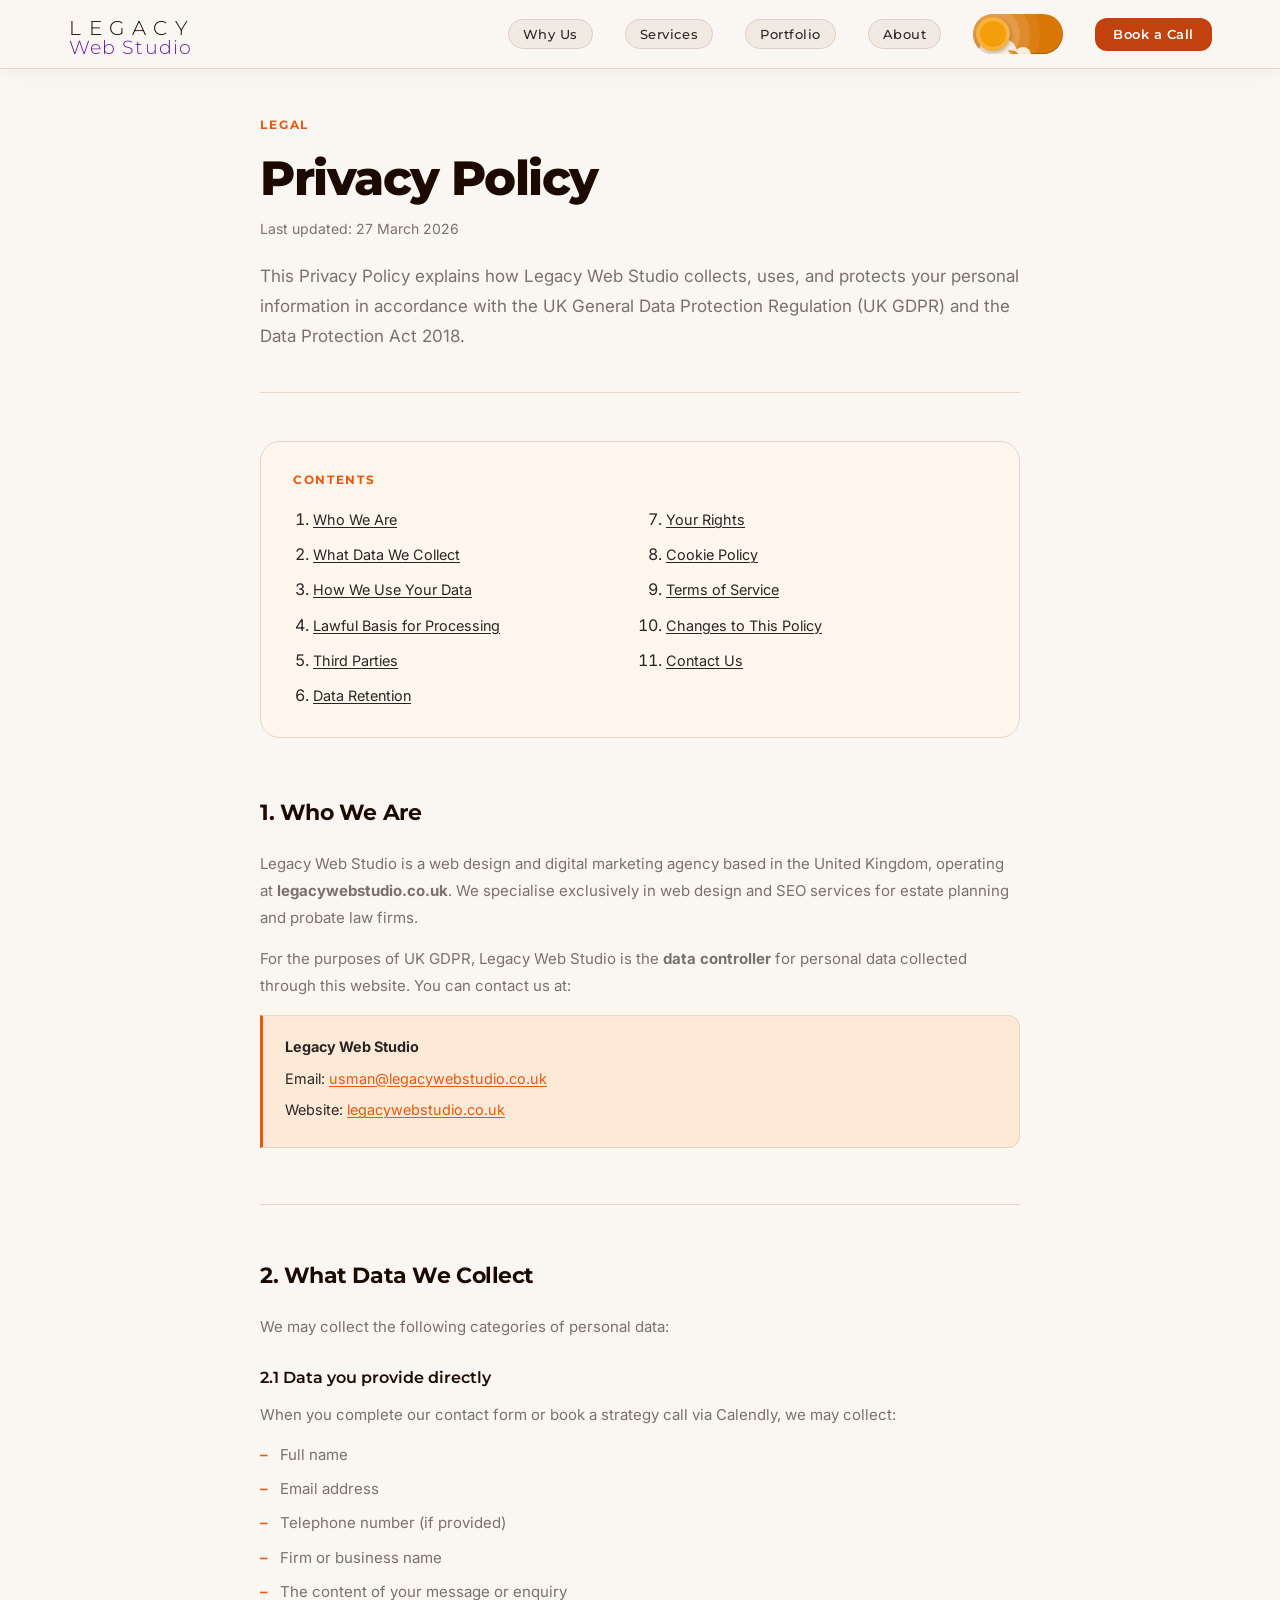
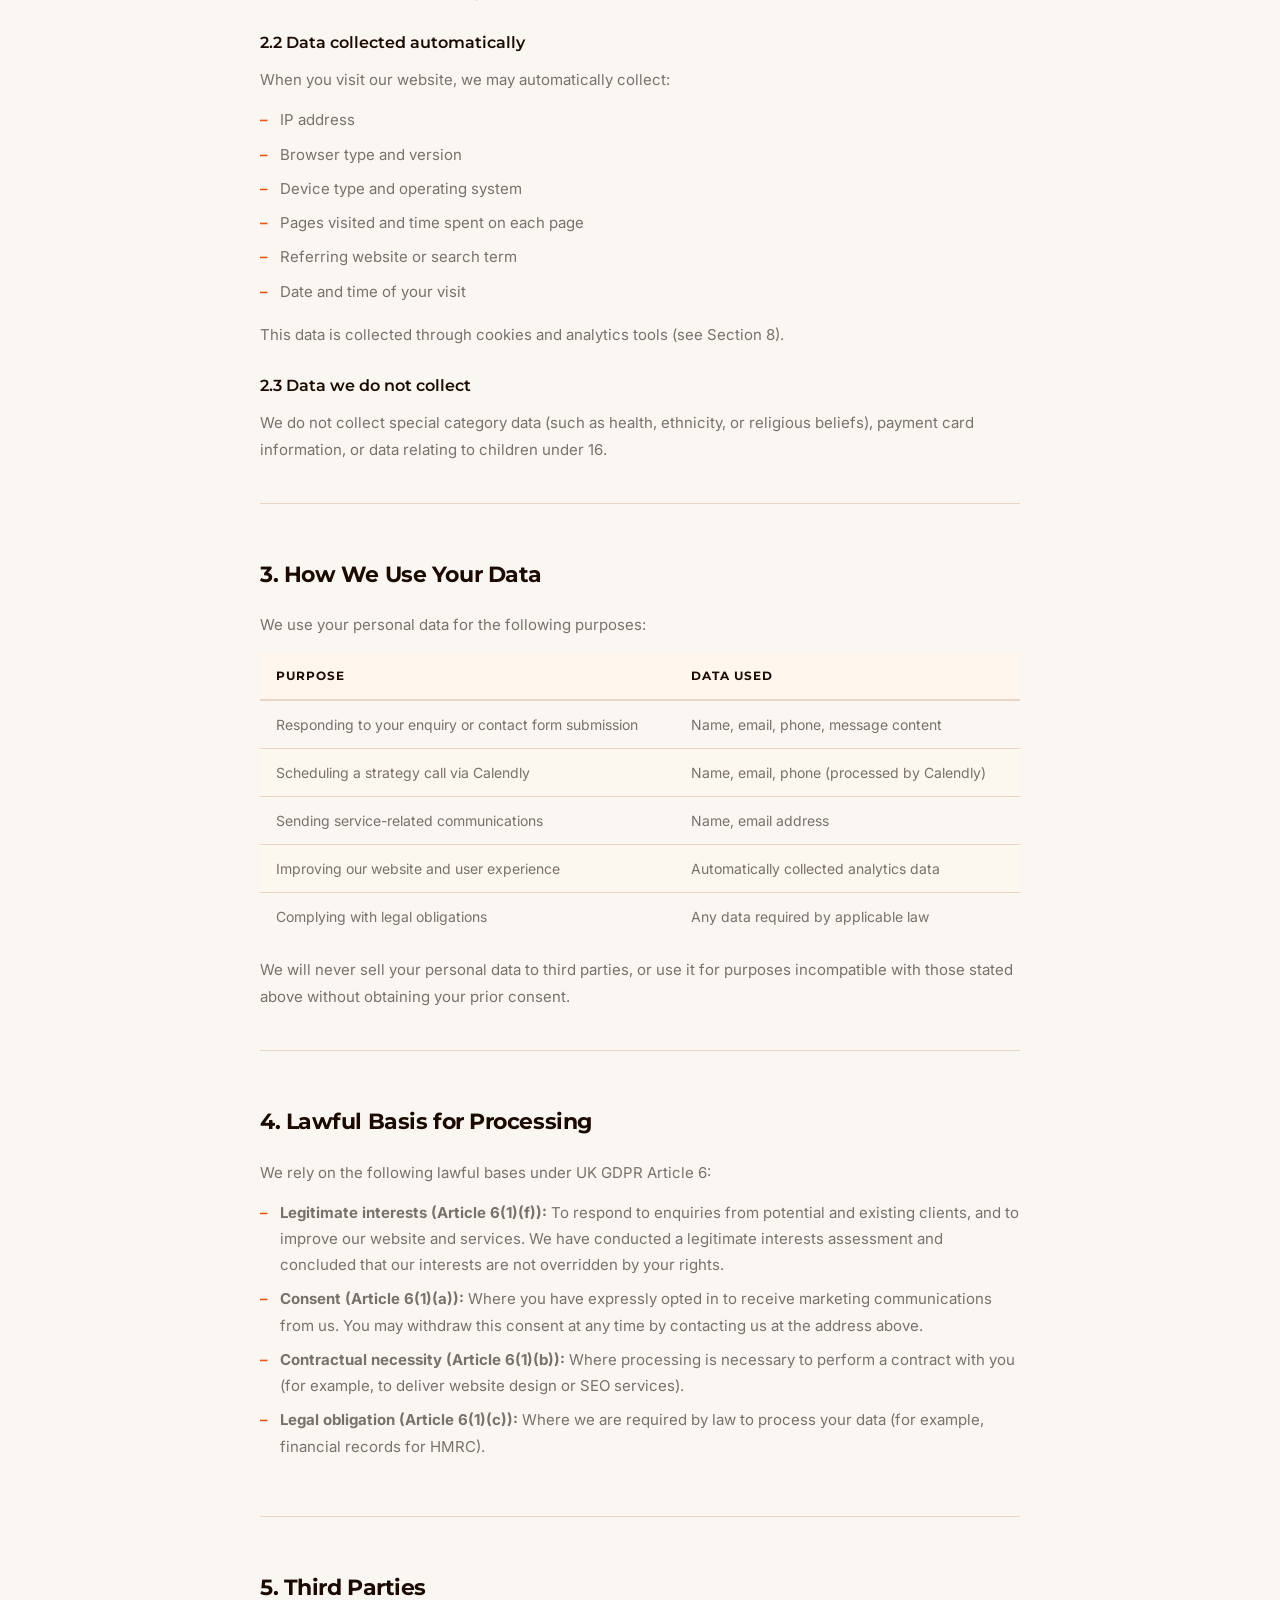
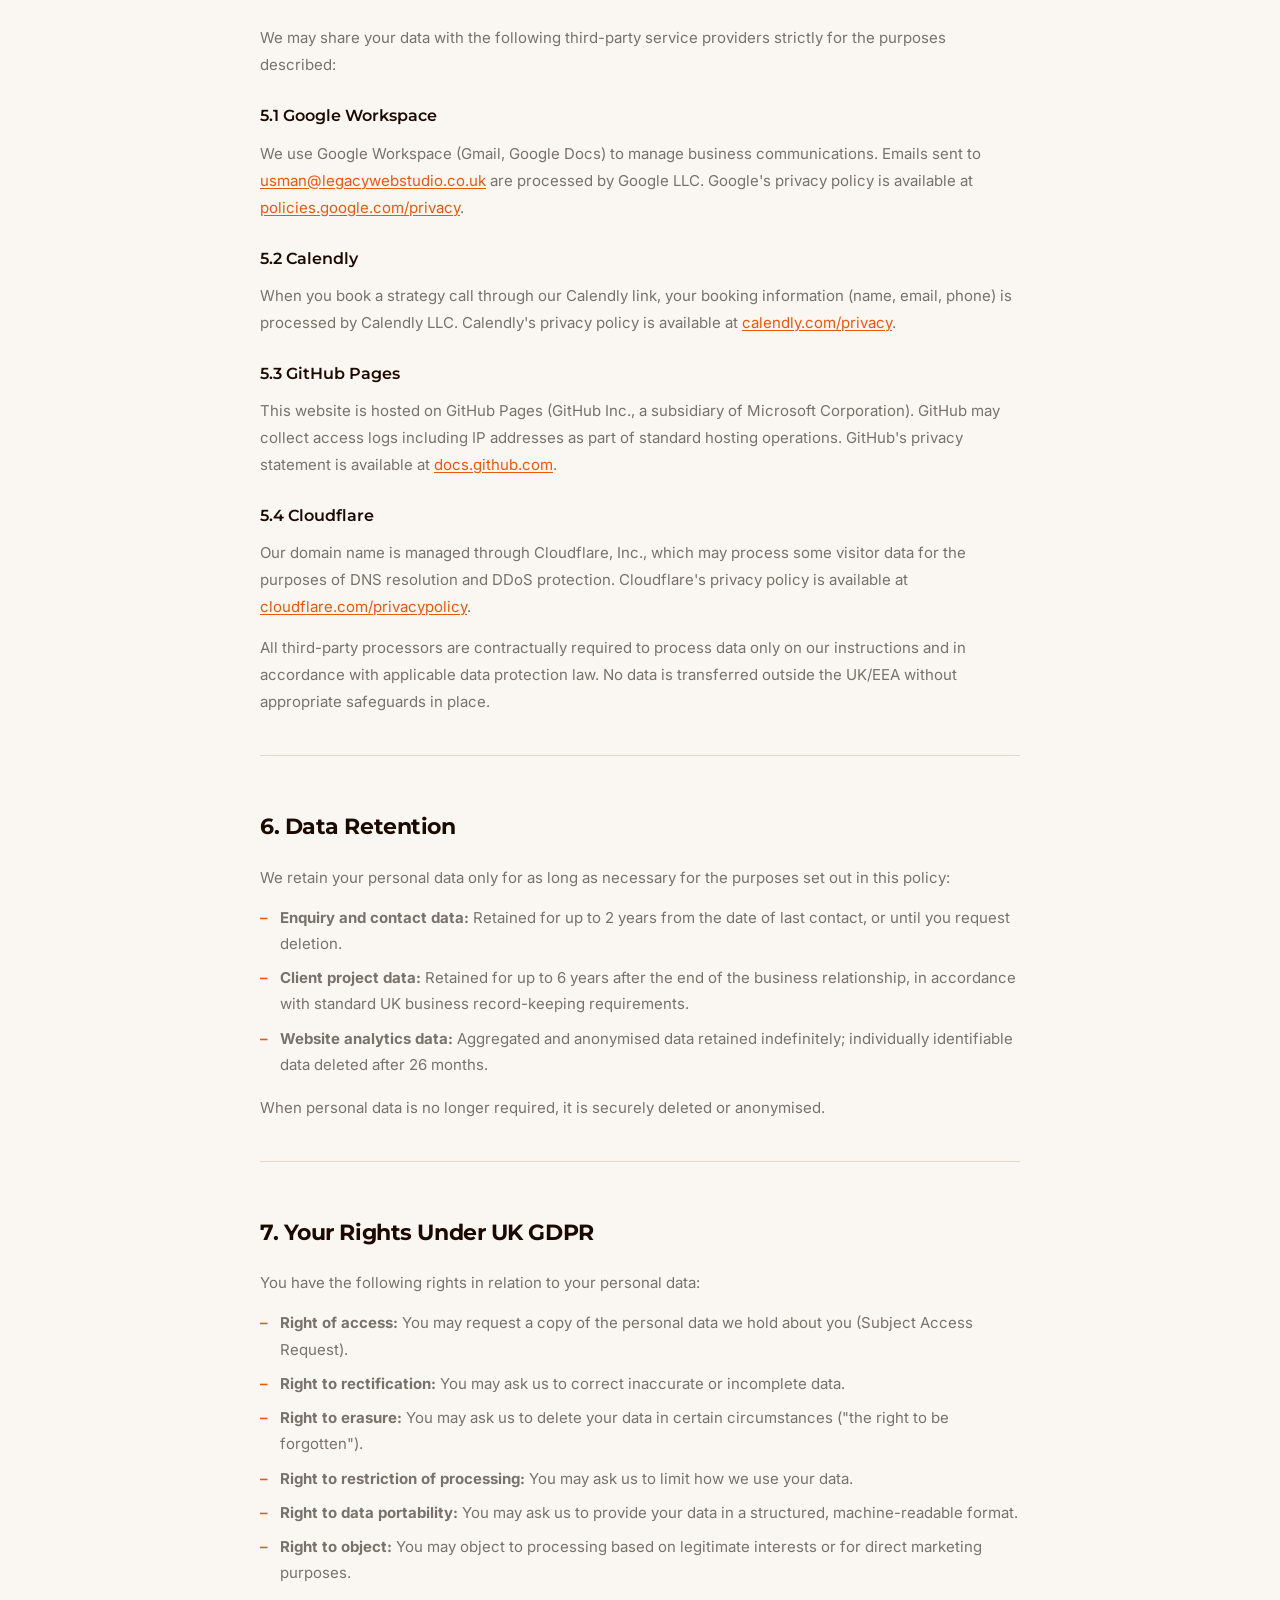
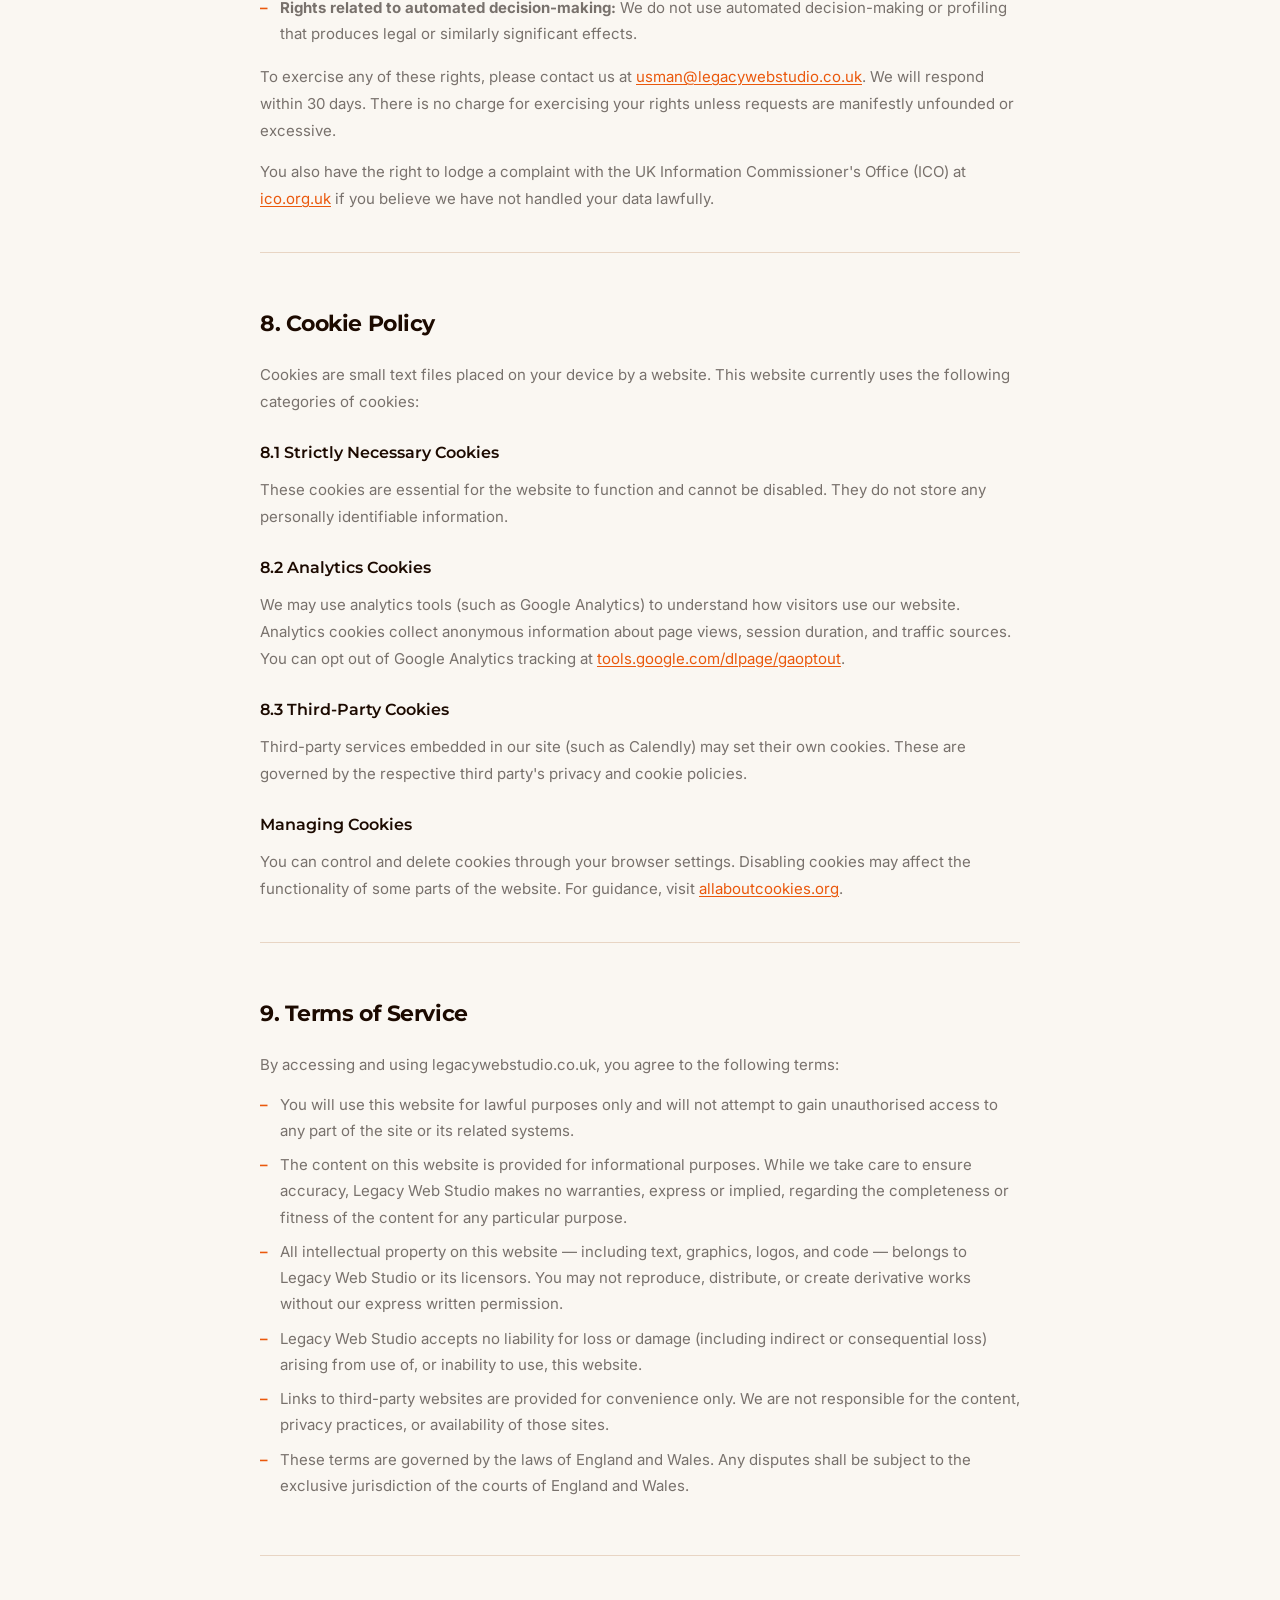
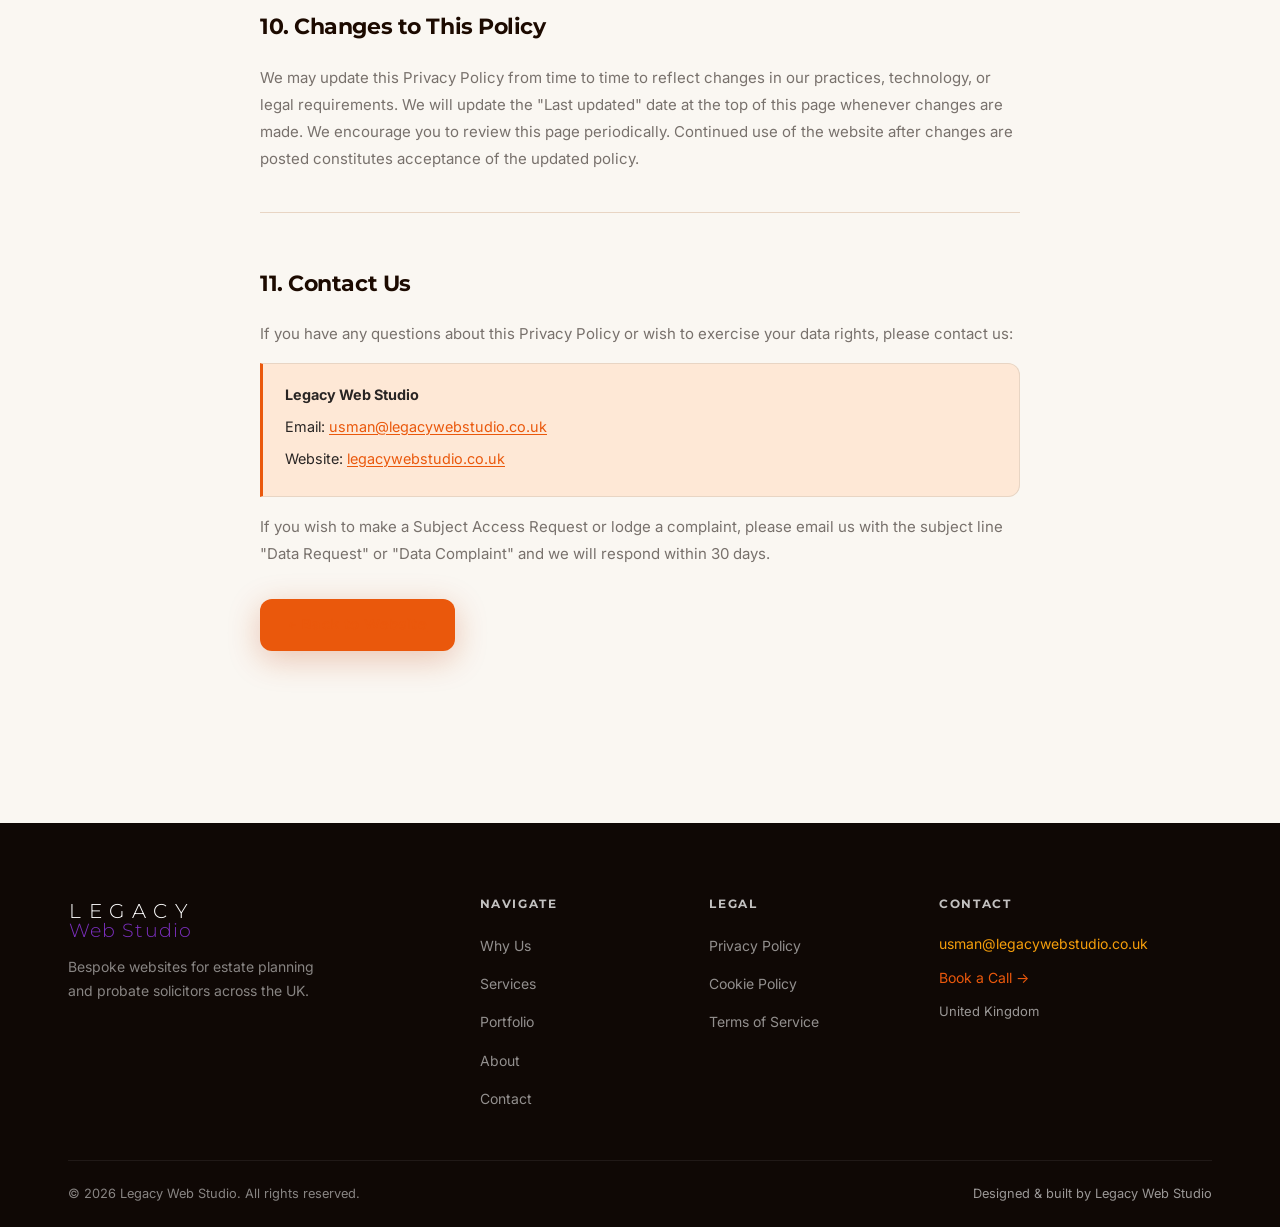
==== commit f0a4d9c7: "fix: restore stylesheet and apply mobile menu + arrow button fixes Restored style.css to last known-" ====
--- a/privacy.html
+++ b/privacy.html
@@ -14,8 +14,8 @@
   <link rel="preconnect" href="https://fonts.gstatic.com" crossorigin />
   <link rel="preload" href="https://fonts.googleapis.com/css2?family=Montserrat:wght@300;500;600;700;800&family=Inter:wght@400;500&display=swap" as="style" />
   <link href="https://fonts.googleapis.com/css2?family=Montserrat:wght@300;500;600;700;800&family=Inter:wght@400;500&display=swap" rel="stylesheet" />
-  <link rel="stylesheet" href="css/style.min.css?v=8" />
-  <link rel="stylesheet" href="css/privacy.css?v=8" />
+  <link rel="stylesheet" href="css/style.min.css?v=10" />
+  <link rel="stylesheet" href="css/privacy.css?v=10" />
   <link rel="icon" type="image/svg+xml" href="assets/images/favicon.svg" />
   <script>
     (function() {
@@ -383,6 +383,6 @@
     </div>
   </footer>
 
-  <script src="js/main.min.js?v=8" defer></script>
+  <script src="js/main.min.js?v=10" defer></script>
 </body>
 </html>
--- a/css/style.min.css
+++ b/css/style.min.css
@@ -1 +1 @@
-root--sunset-deep#1E0A3C--sunset-indigo#2D1B69--sunset-purple#4A148C--sunset-grape#6A1EA8--sunset-coral#C2410C--sunset-orange#EA580C--sunset-amber#D97706--sunset-gold#F59E0B--cream#FAF7F2--sand#FFF7ED--peach#FEE8D6--peach-deep#FDD5B2--text-dark#1C0A00--text-warm#292524--text-muted#78716C--text-lightrgba(2552552550.88)--text-light-dimrgba(2552552550.58)--border-warm#E8D5C4--success#15803D--error#DC2626--font-heading'Montserrat'sans-serif--font-body'Inter'sans-serif--r-sm6px--r-md12px--r-lg20px--r-full9999px--sh-sm0 2px 8px rgba(10040100.07)--sh-md0 6px 24px rgba(10040100.10)--sh-lg0 16px 48px rgba(10040100.14)--sh-coral0 8px 32px rgba(19465120.28)--sh-purple0 8px 28px rgba(74201400.22)--easecubic-bezier(0.400.21)--t0.28s--container1200px--py96pxcolor-schemelight**before*afterbox-sizingborder-boxmargin0padding0htmlscroll-behaviorsmoothfont-size16px-webkit-text-size-adjust100%bodyfont-familyvar(--font-body)colorvar(--text-warm)backgroundvar(--cream)line-height1.7-webkit-font-smoothingantialiased-moz-osx-font-smoothinggrayscaleoverflow-xhiddenimgsvgdisplayblockmax-width100%acolorinherittext-decorationnonetransitioncolor var(--t) var(--ease)ullist-stylenonebuttoncursorpointerbordernonebackgroundnonefont-familyinherit.containerwidth100%max-widthvar(--container)margin0 autopadding0 28px.sectionpaddingvar(--py) 0.section--deepbackgroundvar(--sunset-deep)colorvar(--text-light).section--warm-accentbackgroundlinear-gradient(135deg#FFF3E0 0%#FEE8D6 50%#FDD5B2 100%).section__headertext-aligncentermax-width680pxmargin0 auto 64px.section__eyebrowdisplayinline-blockfont-familyvar(--font-heading)font-size0.72remfont-weight700letter-spacing0.16emtext-transformuppercasecolorvar(--sunset-orange)margin-bottom14px.section__eyebrow--warmcolorvar(--sunset-gold).section__titlefont-familyvar(--font-heading)font-sizeclamp(1.75rem3vw2.5rem)font-weight700line-height1.22colorvar(--text-dark)margin-bottom18pxletter-spacing-0.02em.section__title emfont-styleitalicfont-weight700colorvar(--sunset-orange).section__title--lightcolor#fff.section__descfont-size1.0625remcolorvar(--text-muted)line-height1.78.section__desc--lightcolorvar(--text-light-dim).section__header--light .section__titlecolor#fff.btndisplayinline-flexalign-itemscenterjustify-contentcentergap8pxfont-familyvar(--font-heading)font-size0.875remfont-weight600letter-spacing0.03empadding14px 28pxborder-radiusvar(--r-md)transitionall var(--t) var(--ease)white-spacenowrappositionrelativecursorpointertext-decorationnone--glow-x50%--glow-y50%--glow-opacity0overflowhidden.btnaftercontent''positionabsoluteinset0border-radiusinheritpointer-eventsnonebackgroundradial-gradient(circle 80px at var(--glow-x) var(--glow-y)rgba(2552552550.15)transparent 70%)opacityvar(--glow-opacity)transitionopacity 0.2s ease.dark .btnafterbackgroundradial-gradient(circle 80px at var(--glow-x) var(--glow-y)rgba(452121910.12)transparent 70%).btn--warmbackgroundvar(--sunset-orange)color#fffbox-shadowvar(--sh-coral).btn--warmhoverbackgroundvar(--sunset-coral)transformtranslateY(-2px)box-shadow0 14px 40px rgba(19465120.35)color#fff.btn--warmactivetransformtranslateY(0).btn--outline-lightbackgroundtransparentcolor#fffborder1.5px solid rgba(2552552550.45).btn--outline-lighthoverborder-color#fffbackgroundrgba(2552552550.1)color#fff.btn--lgpadding16px 36pxfont-size0.9375rem.btn--fullwidth100%.btn__spinnerdisplaynonewidth16pxheight16pxborder2px solid rgba(2552552550.3)border-top-color#fffborder-radius50%animationspin 0.7s linear infiniteflex-shrink0.btn--loading .btn__textdisplaynone.btn--loading .btn__spinnerdisplayblock@keyframes spintotransformrotate(360deg).nav-headerpositionfixedtop0left0right0z-index900padding18px 0transitionpadding var(--t) var(--ease)background 0.4s var(--ease)box-shadow var(--t) var(--ease)color 0.4s var(--ease).nav-header.scrolledpadding12px 0backgroundrgba(2502472420.97)backdrop-filterblur(14px)-webkit-backdrop-filterblur(14px)box-shadow0 1px 0 var(--border-warm)0 4px 20px rgba(10040100.06).navdisplayflexalign-itemscenterjustify-contentspace-between.nav__logo-svgheight44pxwidthautodisplayblock.logo-legacyfill#fffffftransitionfill var(--t) var(--ease).logo-subfill#6A1EA8.nav-header.scrolled .logo-legacyfillvar(--text-dark).nav__linksdisplayflexalign-itemscentergap32px.nav__linkfont-familyvar(--font-heading)font-size0.8125remfont-weight500letter-spacing0.04emcolorrgba(2552552550.82)positionrelativetext-decorationnonetransitioncolor var(--t) var(--ease).nav__linknot(.nav__link--cta)not(.nav__link--pill)aftercontent''positionabsolutebottom-3pxleft0width0height1.5pxbackgroundvar(--sunset-gold)transitionwidth var(--t) var(--ease).nav__linknot(.nav__link--cta)hovercolor#fff.nav__linknot(.nav__link--cta)not(.nav__link--pill)hoverafterwidth100%.nav-header.scrolled .nav__linknot(.nav__link--cta)colorvar(--text-warm).nav-header.scrolled .nav__linknot(.nav__link--cta)hovercolorvar(--text-dark).nav-header.scrolled .nav__linknot(.nav__link--cta)not(.nav__link--pill)afterbackgroundvar(--sunset-orange).nav__link--pillbackgroundrgba(2552552550.08)border1px solid rgba(2552552550.15)border-radiusvar(--r-full)padding6px 14pxtransitioncolor var(--t) var(--ease)background var(--t) var(--ease)border-color var(--t) var(--ease).nav__link--pillhoverbackgroundrgba(2552552550.16)border-colorrgba(2552552550.30)color#fff.nav-header.scrolled .nav__link--pillbackgroundrgba(10040100.06)border-colorrgba(10040100.14).nav-header.scrolled .nav__link--pillhoverbackgroundrgba(10040100.11)border-colorrgba(10040100.24)colorvar(--text-dark).nav__link--ctabackgroundvar(--sunset-coral)color#fff !importantpadding9px 18pxborder-radiusvar(--r-md)font-weight600font-size0.8rem.nav__link--ctahoverbackground#A33A0Acolor#fff !important.nav__hamburgerdisplaynoneflex-directioncolumngap5pxpadding4pxz-index910positionrelative.nav__hamburger spandisplayblockwidth24pxheight2pxbackground#fffborder-radius2pxtransitionall var(--t) var(--ease).nav-header.scrolled .nav__hamburger spanbackgroundvar(--text-warm).nav__hamburger.open spannth-child(1)transformtranslateY(7px) rotate(45deg).nav__hamburger.open spannth-child(2)opacity0transformscaleX(0).nav__hamburger.open spannth-child(3)transformtranslateY(-7px) rotate(-45deg)@media (max-width860px).nav__hamburgerdisplayflex.nav__linkspositionfixedinset0flex-directioncolumnjustify-contentcentergap28pxbackgroundrgba(1113230.97)backdrop-filterblur(16px)opacity0pointer-eventsnonetransitionopacity var(--t) var(--ease)z-index899.nav__links.openopacity1pointer-eventsauto.nav__linkfont-size1.25remcolorrgba(2552552550.9) !important.nav__link--ctafont-size1rem.nav__linknot(.nav__link--cta)not(.nav__link--pill)afterbackgroundvar(--sunset-gold).nav__link--pillbackgroundnonebordernoneborder-radius0padding0.nav__link.nav__link--pillaftercontent''positionabsolutebottom-3pxleft0width0height1.5pxbackgroundvar(--sunset-gold)transitionwidth var(--t) var(--ease).nav__link.nav__link--pillhoverafterwidth100%.nav-header.menu-openbackgroundrgba(1113230.97) !importantbackdrop-filterblur(16px)-webkit-backdrop-filterblur(16px)box-shadownone !important.nav-header.menu-open .logo-legacyfill#ffffff !important.nav-header.menu-open .logo-subfill#6A1EA8 !important.nav-header.menu-open .nav__hamburger spanbackground#fff !important.nav__theme-toggledisplayflexalign-itemscenter.theme-switch--toggle-size16px--container-width5.625em--container-height2.5em--container-radius6.25em--container-light-bg#D97706--container-night-bg#0B0D17--circle-container-diameter3.375em--sun-moon-diameter2.125em--sun-bg#F59E0B--moon-bg#C8D8FF--spot-color#959DB1--circle-container-offsetcalc((var(--circle-container-diameter) - var(--container-height)) / 2 * -1)--stars-color#fff--clouds-color#FEE8D6--back-clouds-color#D97706--toggle-transition0.5s cubic-bezier(0-0.020.41.25)--circle-transition0.3s cubic-bezier(0-0.020.351.17)font-sizevar(--toggle-size)positionrelativedisplayinline-blockcursorpointeruser-selectnone-webkit-tap-highlight-colortransparent.theme-switch__checkboxopacity0width0height0positionabsolutepointer-eventsnone.theme-switch__containerwidthvar(--container-width)heightvar(--container-height)background-colorvar(--container-light-bg)border-radiusvar(--container-radius)overflowhiddencursorpointerbox-shadow0em -0.0625em 0.0625em 0em rgba(0000.25) insettransitionbackground-color var(--toggle-transition)positionrelative.theme-switch__checkboxchecked.theme-switch__containerbackground-colorvar(--container-night-bg).theme-switch__circle-containerwidthvar(--circle-container-diameter)heightvar(--circle-container-diameter)background-colorrgba(2552552550.1)positionabsoluteleftvar(--circle-container-offset)topvar(--circle-container-offset)border-radius50%box-shadowinset 0 0 0 3.375em rgba(2552552550.1)inset 0 0 0 3.375em rgba(2552552550.1)0 0 0 0.625em rgba(2552552550.1)0 0 0 1.25em rgba(2552552550.05)displayflexalign-itemscenterjustify-contentcentertransitionleft var(--circle-transition).theme-switch__checkboxchecked.theme-switch__container .theme-switch__circle-containerleftcalc(var(--container-width) - var(--circle-container-diameter)var(--circle-container-offset) * -1).theme-switch__sun-moon-containerpointer-eventsnonepositionrelativez-index2widthvar(--sun-moon-diameter)heightvar(--sun-moon-diameter)margin0 autoborder-radius50%background-colorvar(--sun-bg)box-shadow0.0625em 0.125em 0.25em rgba(0000.26)inset 0 0 0 0.25em rgba(2552552550.2)transitionbackground-color var(--toggle-transition)overflowhidden.theme-switch__checkboxchecked.theme-switch__container .theme-switch__sun-moon-containerbackground-colorvar(--moon-bg).theme-switch__moontransformtranslateX(100%)positionabsolutetransitiontransform 0.45s ease-in-outwidth100%height100%background-colorvar(--moon-bg)border-radius50%border0.0625em solid var(--moon-bg)box-shadow0.0625em 0.0625em 0.25em 0.25em rgba(2542472540.1).theme-switch__checkboxchecked.theme-switch__container .theme-switch__moontransformtranslateX(0).theme-switch__spotpositionabsolutetop0.75emleft0.3125emwidth0.5emheight0.5emborder-radius50%background-colorvar(--spot-color)box-shadow0 0.0625em 0.125em rgba(0000.1) inset.theme-switch__spotnth-child(2)width0.375emheight0.375emtop0.3125emleft1.125em.theme-switch__spotnth-child(3)width0.25emheight0.25emtop0.9375emleft0.875em.theme-switch__cloudswidth1.25emheight1.25embackground-colorvar(--clouds-color)border-radius50%positionabsolutebottom-0.625emleft0.375embox-shadow0.8125em 0.3125em 0 0em var(--clouds-color)-0.4375em 0.3125em 0 0.0625em var(--clouds-color)1.375em 0.3125em 0 -0.0625em var(--back-clouds-color)0.375em -0.125em 0 0.375em var(--clouds-color)0.875em -0.0625em 0 0.25em var(--clouds-color)2.125em 0.0625em 0 -0.125em var(--clouds-color)transitionvar(--toggle-transition).theme-switch__checkboxchecked.theme-switch__container .theme-switch__cloudsbottom-1.625em.theme-switch__stars-containerpositionabsolutecolorvar(--stars-color)top-100%left0.3125emwidth2.75emheightautotransitionvar(--toggle-transition).theme-switch__checkboxchecked.theme-switch__container .theme-switch__stars-containertop0.0625em@media (max-width860px).nav__theme-toggleorder-1.heropositionstickytop0z-index0min-height100svhdisplayflexalign-itemscenteroverflowhiddenbackgroundvar(--sunset-deep)#hero-canvaspositionabsoluteinset0width100%height100%z-index0.hero__overlaypositionabsoluteinset0z-index2backgroundlinear-gradient( to rightrgba(3010600.68) 0%rgba(3010600.35) 55%rgba(3010600.0) 100% )pointer-eventsnone.hero__innerpositionrelativez-index3displaygridgrid-template-columns55fr 45frgap60pxalign-itemscenterpadding-top100pxpadding-bottom80px.hero__textmax-width600px.hero__eyebrowdisplayinline-blockfont-familyvar(--font-heading)font-size0.72remfont-weight600letter-spacing0.14emtext-transformuppercasecolorvar(--sunset-gold)backgroundrgba(245158110.15)border1px solid rgba(245158110.3)padding5px 14pxborder-radiusvar(--r-full)margin-bottom24px.hero__headlinefont-familyvar(--font-heading)font-sizeclamp(2.2rem5vw3.75rem)font-weight800line-height1.1color#fffletter-spacing-0.035emmargin-bottom24px.hero__headline emfont-styleitalicfont-weight800colorvar(--sunset-gold)backgroundlinear-gradient(90degvar(--sunset-gold)var(--sunset-amber))-webkit-background-cliptext-webkit-text-fill-colortransparentbackground-cliptext.hero__subfont-sizeclamp(0.9375rem1.3vw1.0625rem)colorrgba(2552552550.72)line-height1.8max-width520pxmargin-bottom38px.hero__actionsdisplayflexgap14pxflex-wrapwrapmargin-bottom40px.hero__trustdisplayflexgap10pxflex-wrapwrap.hero__trust-pillfont-familyvar(--font-heading)font-size0.72remfont-weight600letter-spacing0.06emcolorrgba(2552552550.6)backgroundrgba(2552552550.08)border1px solid rgba(2552552550.14)padding5px 12pxborder-radiusvar(--r-full).hero__mockupwidth100%max-width420pxborder-radiusvar(--r-lg)overflowhiddenbox-shadow0 32px 80px rgba(0000.4)0 0 0 1px rgba(2552552550.08)transformperspective(1200px) rotateY(-8deg) rotateX(3deg)transitiontransform 0.6s var(--ease)animationmockup-float 5s ease-in-out infinitewill-changetransform.hero__mockuphovertransformperspective(1200px) rotateY(-4deg) rotateX(1deg)@keyframes mockup-float0%100%transformperspective(1200px) rotateY(-8deg) rotateX(3deg) translateY(0)50%transformperspective(1200px) rotateY(-8deg) rotateX(3deg) translateY(-10px).mockup__chromebackground#2D2D2Dpadding10px 14pxdisplayflexalign-itemscentergap10px.mockup__dotsdisplayflexgap5px.dotwidth10pxheight10pxborder-radius50%.dot--redbackground#FF5F57.dot--amberbackground#FEBC2E.dot--greenbackground#28C840.mockup__url-barflex1backgroundrgba(2552552550.1)border-radius4pxfont-size0.7remcolorrgba(2552552550.62)padding3px 10pxfont-familyvar(--font-body)letter-spacing0.02emtext-aligncenter.mockup__screenbackground#F8F5F0padding0min-height260px.mockup__nav-stripheight36pxbackground#fffborder-bottom1px solid #EEEdisplayflexalign-itemscenterpadding0 14pxgap6px.mockup__nav-stripbeforecontent''width60pxheight8pxbackgroundlinear-gradient(90degvar(--sunset-deep)var(--sunset-purple))border-radius4pxopacity0.7.mockup__hero-stripebackgroundlinear-gradient(135degvar(--sunset-indigo) 0%var(--sunset-orange) 100%)padding22px 16px 18pxdisplayflexflex-directioncolumngap8px.mockup__headline-lineheight10pxbackgroundrgba(2552552550.85)border-radius5px.mockup__headline-line--widewidth80%.mockup__headline-line--mediumwidth55%.mockup__cta-pillmargin-top4pxwidth100pxheight22pxbackgroundvar(--sunset-gold)border-radius5px.mockup__cards-rowdisplaygridgrid-template-columnsrepeat(31fr)gap6pxpadding12px 12px 0.mockup__cardheight48pxbackground#fffborder-radius6pxbox-shadow0 2px 6px rgba(0000.06)border-top3px solid.mockup__cardnth-child(1)border-colorvar(--sunset-orange).mockup__cardnth-child(2)border-colorvar(--sunset-purple).mockup__cardnth-child(3)border-colorvar(--sunset-amber).mockup__text-rowspadding10px 12px 16pxdisplayflexflex-directioncolumngap6px.mockup__text-lineheight6pxbackground#DDDborder-radius3px.mockup__text-line--shortwidth65%.hero__scroll-hintpositionabsolutebottom32pxleft50%transformtranslateX(-50%)z-index3displayflexflex-directioncolumnalign-itemscentergap8px.hero__scroll-labelfont-familyvar(--font-heading)font-size0.65remfont-weight600letter-spacing0.18emtext-transformuppercasecolorrgba(2552552550.35).hero__scroll-linewidth1.5pxheight44pxbackgroundlinear-gradient(to bottomrgba(2552552550.5)transparent)animationscroll-drop 2s ease-in-out infinite@keyframes scroll-drop0%100%opacity0.5transformscaleY(1)50%opacity1transformscaleY(1.2).why-usbackgroundvar(--cream)positionrelativez-index1.why-us__griddisplaygridgrid-template-columnsrepeat(31fr)gap20px.why-carddisplayflexgap18pxbackground#fffborder1px solid var(--border-warm)border-radiusvar(--r-lg)padding28px 24pxbox-shadowvar(--sh-sm)transitionbox-shadow var(--t) var(--ease)transform var(--t) var(--ease)border-color var(--t) var(--ease).why-cardhoverbox-shadowvar(--sh-lg)transformtranslateY(-4px)border-colorvar(--peach-deep).why-card__icon-wrapflex-shrink0width48pxheight48pxdisplayflexalign-itemscenterjustify-contentcenterbackgroundvar(--peach)border-radiusvar(--r-md)colorvar(--sunset-orange).why-card__bodyflex1.why-card__titlefont-familyvar(--font-heading)font-size1remfont-weight700colorvar(--text-dark)margin-bottom8pxline-height1.3.why-card__descfont-size0.9remcolorvar(--text-muted)line-height1.75.services__listdisplayflexflex-directioncolumngap0border1px solid rgba(2552552550.08)border-radiusvar(--r-lg)overflowhiddenmargin-bottom52px.service-itemdisplaygridgrid-template-columns280px 1frgap0border-bottom1px solid rgba(2552552550.07)transitionbackground var(--t) var(--ease).service-itemlast-childborder-bottomnone.service-itemhoverbackgroundrgba(23488120.07).dark .service-itemhoverbackgroundrgba(452121910.05).service-item__leftpadding36px 32pxborder-right1px solid rgba(2552552550.07)displayflexflex-directioncolumngap10px.service-item__numfont-familyvar(--font-heading)font-size0.72remfont-weight700letter-spacing0.12emcolorvar(--sunset-gold).service-item__titlefont-familyvar(--font-heading)font-size1.0625remfont-weight700color#fffline-height1.3.service-item__rightpadding36px 36px.service-item__descfont-size0.9375remcolorvar(--text-light-dim)line-height1.78margin-bottom18px.service-item__tagsdisplayflexflex-wrapwrapgap8px.service-item__tags lifont-familyvar(--font-heading)font-size0.72remfont-weight500letter-spacing0.04emcolorvar(--sunset-gold)backgroundrgba(245158110.1)border1px solid rgba(245158110.2)padding4px 10pxborder-radiusvar(--r-full).services__ctatext-aligncenterdisplayflexflex-directioncolumnalign-itemscentergap14px.services__cta-textfont-familyvar(--font-heading)font-size0.875remcolorvar(--text-light-dim).portfoliobackgroundvar(--sand)positionrelativez-index1.portfolio__griddisplaygridgrid-template-columnsrepeat(31fr)gap24pxmargin-bottom28px.portfolio-cardbackground#fffborder1px solid var(--border-warm)border-radiusvar(--r-lg)overflowhiddenbox-shadowvar(--sh-sm)transitionbox-shadow var(--t) var(--ease)transform var(--t) var(--ease).portfolio-cardhoverbox-shadowvar(--sh-lg)transformtranslateY(-6px).portfolio-card__visualheight200pxpositionrelativedisplayflexalign-itemscenterjustify-contentcenteroverflowhidden.portfolio-card__visual--abackgroundlinear-gradient(135degvar(--sunset-indigo) 0%var(--sunset-purple) 50%var(--sunset-orange) 100%).portfolio-card__visual--bbackgroundlinear-gradient(135deg#1a0f2e 0%var(--sunset-grape) 55%var(--sunset-amber) 100%).portfolio-card__visual--cbackgroundlinear-gradient(135degvar(--sunset-coral) 0%var(--sunset-orange) 50%var(--sunset-gold) 100%).portfolio-card__visual-innerwidth80%displayflexflex-directioncolumngap8pxalign-itemsflex-start.pv-lineheight8pxbackgroundrgba(2552552550.4)border-radius4pxwidth100%.pv-line--widewidth80%.pv-line--medwidth55%.pv-line--narrowwidth40%.pv-bar-rowdisplayflexgap6pxalign-itemsflex-end.pv-barwidth24pxheight30pxbackgroundrgba(2552552550.3)border-radius3px 3px 0 0.pv-bar--tallheight46pxbackgroundrgba(2552552550.5).pv-bar--midheight38pxbackgroundrgba(2552552550.35).pv-griddisplaygridgrid-template-columns1fr 1frgap6pxwidth100%.pv-cellheight28pxbackgroundrgba(2552552550.28)border-radius5px.pv-cell--tallheight44pxbackgroundrgba(2552552550.45).pv-cell--midheight36pxbackgroundrgba(2552552550.35).pv-circle-rowdisplayflexgap8pxalign-itemscenter.pv-circlewidth28pxheight28pxborder-radius50%backgroundrgba(2552552550.35).pv-circle--lgwidth42pxheight42pxbackgroundrgba(2552552550.5).portfolio-card__tagpositionabsolutebottom12pxleft14pxfont-familyvar(--font-heading)font-size0.68remfont-weight700letter-spacing0.08emtext-transformuppercasecolorrgba(2552552550.82)backgroundrgba(0000.28)backdrop-filterblur(4px)padding4px 10pxborder-radiusvar(--r-full).portfolio-card__bodypadding22px.portfolio-card__titlefont-familyvar(--font-heading)font-size1remfont-weight700colorvar(--text-dark)margin-bottom8pxline-height1.3.portfolio-card__descfont-size0.875remcolorvar(--text-muted)line-height1.72margin-bottom14px.portfolio-card__ctadisplayinline-flexalign-itemscentergap6pxfont-familyvar(--font-heading)font-size0.8125remfont-weight600colorvar(--sunset-orange)transitiongap var(--t) var(--ease)color var(--t) var(--ease).portfolio-card__ctahovergap10pxcolorvar(--sunset-coral).portfolio__notetext-aligncenterfont-size0.875remcolorvar(--text-muted)font-styleitalicmax-width600pxmargin0 auto.portfolio__note acolorvar(--sunset-orange)text-decorationunderlinetext-underline-offset2px.about__innerdisplaygridgrid-template-columns1.2fr 1frgap80pxalign-itemscenter.about__content .section__eyebrow.about__content .section__titletext-alignleft.about__textfont-size1remcolorvar(--text-warm)line-height1.82margin-bottom18px.about__statsdisplaygridgrid-template-columns1fr 1frgap20px.about__statbackground#fffborder1px solid var(--border-warm)border-radiusvar(--r-lg)padding28px 22pxbox-shadowvar(--sh-md)transitiontransform var(--t) var(--ease)box-shadow var(--t) var(--ease).about__stathovertransformtranslateY(-4px)box-shadowvar(--sh-lg).about__stat-numdisplayblockfont-familyvar(--font-heading)font-size2remfont-weight800colorvar(--sunset-orange)line-height1margin-bottom8pxletter-spacing-0.03em.about__stat-labeldisplayblockfont-familyvar(--font-heading)font-size0.72remfont-weight600letter-spacing0.08emtext-transformuppercasecolorvar(--text-muted).contactbackgroundvar(--cream)positionrelativez-index1.contact__calendly-bannerdisplayflexalign-itemscenterjustify-contentspace-betweengap32pxbackgroundlinear-gradient(135degvar(--sunset-indigo) 0%var(--sunset-purple) 50%var(--sunset-coral) 100%)border-radius32pxpadding40px 48pxmargin-bottom48pxbox-shadowvar(--sh-purple).contact__calendly-textflex1.contact__calendly-headingfont-familyvar(--font-heading)font-size1.375remfont-weight700color#fffmargin-bottom8px.contact__calendly-subfont-size0.9375remcolorrgba(2552552550.72)line-height1.65max-width560px.contact__dividerdisplayflexalign-itemscentergap20pxmargin-bottom48px.contact__dividerbefore.contact__divideraftercontent''flex1height1pxbackgroundvar(--border-warm).contact__divider spanfont-familyvar(--font-heading)font-size0.75remfont-weight600letter-spacing0.1emtext-transformuppercasecolorvar(--text-muted)white-spacenowrap.contact__griddisplaygridgrid-template-columns1fr 1.4frgap72pxalign-itemsstart.contact__info .section__eyebrow.contact__info .section__titletext-alignleft.contact__descfont-size1remcolorvar(--text-muted)line-height1.78margin-bottom32px.contact__detail-listdisplayflexflex-directioncolumngap14px.contact__detaildisplayflexalign-itemscentergap12pxfont-size0.9375remcolorvar(--text-muted).contact__detail svgcolorvar(--sunset-orange)flex-shrink0.contact__detail ahovercolorvar(--sunset-orange).contact__formbackground#fffborder1px solid var(--border-warm)border-radius32pxpadding40pxbox-shadowvar(--sh-lg).form__rowdisplaygridgrid-template-columns1fr 1frgap18px.form__groupmargin-bottom20px.form__labeldisplayblockfont-familyvar(--font-heading)font-size0.8remfont-weight600letter-spacing0.02emcolorvar(--text-warm)margin-bottom7px.form__reqcolorvar(--sunset-orange).form__optionalfont-weight400colorvar(--text-muted).form__input.form__textareawidth100%padding12px 16pxfont-familyvar(--font-body)font-size0.9375remcolorvar(--text-dark)backgroundvar(--cream)border1.5px solid var(--border-warm)border-radiusvar(--r-md)outlinenonetransitionborder-color var(--t) var(--ease)box-shadow var(--t) var(--ease)background var(--t) var(--ease)line-height1.5-webkit-appearancenone.form__inputplaceholder.form__textareaplaceholdercolor#B5A99A.form__inputfocus.form__textareafocusborder-colorvar(--sunset-orange)background#fffbox-shadow0 0 0 3px rgba(23488120.1).form__input.error.form__textarea.errorborder-colorvar(--error)box-shadow0 0 0 3px rgba(22038380.08).form__inputfocus-visible.form__textareafocus-visibleoutlinenone.form__textarearesizeverticalmin-height108px.form__errordisplayblockfont-size0.78remcolorvar(--error)margin-top5pxmin-height16px.form__privacyfont-size0.78remcolorvar(--text-warm)text-aligncentermargin-top12pxline-height1.55.form__privacy acolorvar(--sunset-coral)text-decorationunderlinetext-underline-offset2px.form__successdisplaynonemargin-top14pxpadding14px 18pxbackground#ECFDF5border1px solid #A7F3D0border-radiusvar(--r-md)font-size0.9remcolorvar(--success)text-aligncenter.form__success.visibledisplayblock.footerbackground#0F0805colorrgba(2552552550.55)padding72px 0 0positionrelativez-index1.footer__griddisplaygridgrid-template-columns2fr 1fr 1fr 1.5frgap48pxpadding-bottom48pxborder-bottom1px solid rgba(2552552550.07).footer__logo-svgheight44pxwidthautodisplayblockmargin-bottom16px.footer__taglinefont-size0.875remcolorrgba(2552552550.50)line-height1.72max-width270px.footer__headingfont-familyvar(--font-heading)font-size0.72remfont-weight700letter-spacing0.14emtext-transformuppercasecolorrgba(2552552550.75)margin-bottom18px.footer__linksdisplayflexflex-directioncolumngap11px.footer__links afont-size0.875remcolorrgba(2552552550.55)transitioncolor var(--t) var(--ease).footer__links ahovercolorrgba(2552552550.88).footer__email.footer__calendlydisplayblockfont-size0.875remmargin-bottom10pxtransitioncolor var(--t) var(--ease).footer__emailcolorvar(--sunset-gold)word-breakbreak-all.footer__emailhovercolor#FFC93C.footer__calendlycolorvar(--sunset-orange).footer__calendlyhovercolor#FF7A40.footer__locationfont-size0.8125remcolorrgba(2552552550.58)margin-top6px.footer__bottomdisplayflexjustify-contentspace-betweenalign-itemscenterpadding22px 0font-size0.8remcolorrgba(2552552550.50).footer__madecolorrgba(2552552550.58).fade-inopacity0transformtranslateY(20px)transitionopacity 0.65s var(--ease)transform 0.65s var(--ease).fade-in.in-viewopacity1transformnone.stagger-in*opacity0transformtranslateY(20px)transitionopacity 0.55s var(--ease)transform 0.55s var(--ease).stagger-in.in-view*nth-child(1)opacity1transformnonetransition-delay0.04s.stagger-in.in-view*nth-child(2)opacity1transformnonetransition-delay0.10s.stagger-in.in-view*nth-child(3)opacity1transformnonetransition-delay0.16s.stagger-in.in-view*nth-child(4)opacity1transformnonetransition-delay0.22s.stagger-in.in-view*nth-child(5)opacity1transformnonetransition-delay0.28s.stagger-in.in-view*nth-child(6)opacity1transformnonetransition-delay0.34s.stagger-in.in-view*nth-child(7)opacity1transformnonetransition-delay0.40s.stagger-in.in-view*nth-child(8)opacity1transformnonetransition-delay0.46s.skip-linkpositionabsolutetop-100%left16pxz-index999padding12px 20pxfont-familyvar(--font-heading)font-size0.875remfont-weight600color#fffbackgroundvar(--sunset-orange)border-radiusvar(--r-md)text-decorationnonetransitiontop var(--t) var(--ease).skip-linkfocustop12pxfocus-visibleoutline2.5px solid var(--sunset-orange)outline-offset3pxborder-radiusvar(--r-sm)@media (max-width1100px).why-us__gridgrid-template-columnsrepeat(21fr).footer__gridgrid-template-columnsrepeat(21fr)@media (max-width960px)root--py72px.heropositionrelative.hero__innergrid-template-columns1frpadding-top110pxpadding-bottom60px.hero__mockupdisplayblocktransformscale(0.72)transform-origintop centeranimationnonemargin-20px auto 0margin-bottom-100px.hero__mockuphovertransformscale(0.72).hero__textmax-width100%text-alignleft.service-itemgrid-template-columns1fr.service-item__leftborder-rightnoneborder-bottom1px solid rgba(2552552550.07)padding24px 24px 16pxflex-directionrowalign-itemscentergap16px.service-item__rightpadding20px 24px 28px.portfolio__gridgrid-template-columnsrepeat(21fr).about__innergrid-template-columns1frgap48px.contact__calendly-bannerflex-directioncolumntext-aligncenterpadding32px 28px.contact__gridgrid-template-columns1frgap48px@media (max-width700px)root--py60px.why-us__gridgrid-template-columns1fr.portfolio__gridgrid-template-columns1fr.about__statsgrid-template-columns1fr 1fr.form__rowgrid-template-columns1fr.contact__formpadding24px 18pxborder-radius20px.hero__actionsflex-directioncolumn.hero__actions .btnwidth100%justify-contentcenter.section__headermargin-bottom44px.footer__gridgrid-template-columns1frgap28px.footer__bottomflex-directioncolumngap6pxtext-aligncenter@media (max-width400px).containerpadding0 16px.hero__headlinefont-sizeclamp(1.9rem8vw3rem).dark--cream#0B0D17--sand#111827--peach#1A1F2E--peach-deep#252A3A--text-dark#F1F5F9--text-warm#E2E8F0--text-muted#94A3B8--text-lightrgba(2412452490.88)--text-light-dimrgba(2412452490.58)--border-warmrgba(2552552550.08)--sunset-deep#0B0D17--sunset-indigo#1A1F2E--sunset-purple#8B5CF6--sunset-grape#A78BFA--sunset-coral#2DD4BF--sunset-orange#2DD4BF--sunset-amber#34D399--sunset-gold#5EEAD4--sh-sm0 2px 8px rgba(0000.3)--sh-md0 6px 24px rgba(0000.4)--sh-lg0 16px 48px rgba(0000.5)--sh-coral0 8px 32px rgba(452121910.2)--sh-purple0 8px 28px rgba(139922460.2)--success#34D399--error#F87171color-schemedark.dark .nav-header.scrolledbackgroundrgba(1113230.95)box-shadow0 1px 0 rgba(2552552550.06)0 4px 20px rgba(0000.3).dark .nav-header.scrolled .nav__hamburger spanbackground#E2E8F0.dark .nav-header.scrolled .logo-legacyfill#F1F5F9.dark .logo-subfill#A78BFA.dark .nav-header.menu-open .logo-subfill#A78BFA !important.dark .hero__overlaybackgroundlinear-gradient( to rightrgba(1113230.7) 0%rgba(1113230.35) 55%rgba(1113230.0) 100% ).dark .why-cardbackground#152238border-colorrgba(452121910.06).dark .why-cardhoverborder-colorrgba(452121910.2).dark .why-card__icon-wrapbackgroundrgba(452121910.1)color#2DD4BF.dark .service-item__tags licolor#5EEAD4backgroundrgba(942342120.1)border-colorrgba(942342120.2).dark .portfolio-cardbackground#162640border-colorrgba(139922460.06).dark .portfolio-card__tagbackgroundrgba(0000.5).dark .about__statbackground#142035border-colorrgba(942342120.06).dark .contact__formbackground#131C2Eborder-colorrgba(2552552550.06).dark .form__input.dark .form__textareabackground#0B0D17border-colorrgba(2552552550.1)color#F1F5F9.dark .form__inputplaceholder.dark .form__textareaplaceholdercolor#64748B.dark .form__inputfocus.dark .form__textareafocusborder-color#2DD4BFbackground#111827box-shadow0 0 0 3px rgba(452121910.1).dark .form__successbackgroundrgba(522111530.1)border-colorrgba(522111530.3)color#34D399.dark .footerbackground#050810.dark .footer__logo-svg textfirst-childfill#F1F5F9 !important.dark .footer__logo-svg textlast-childfill#A78BFA !important.dark .btn--warmbackground#2DD4BFcolor#0B0D17box-shadow0 8px 32px rgba(452121910.25).dark .btn--warmhoverbackground#5EEAD4color#0B0D17box-shadow0 14px 40px rgba(452121910.35).dark .btn--outline-lightborder-colorrgba(2552552550.3).dark .btn--outline-lighthoverborder-color#5EEAD4backgroundrgba(452121910.1)color#5EEAD4.dark .nav__link--ctabackground#2DD4BFcolor#0B0D17 !important.dark .nav__link--ctahoverbackground#5EEAD4color#0B0D17 !important.dark .skip-linkbackground#2DD4BFcolor#0B0D17.dark .privacy-tocbackground#1E2235border-colorrgba(2552552550.06).dark .privacy-contact-boxbackground#1A1F2Eborder-colorrgba(2552552550.06)border-left-color#2DD4BF.dark .privacy-contact-box pcolor#E2E8F0 !important.dark .privacy-table thbackground#1A1F2Ecolor#F1F5F9border-bottom-colorrgba(2552552550.1).dark .privacy-table tdborder-bottom-colorrgba(2552552550.06)color#94A3B8.dark .privacy-table trnth-child(even) tdbackgroundrgba(2552552550.02).dark .herobackground#050816.dark .hero__eyebrowcolor#5EEAD4backgroundrgba(942342120.12)border-colorrgba(942342120.25).dark .why-usbackground#0D1B2A.dark .section--deepbackground#0A1628colorvar(--text-light).dark .portfoliobackground#121D2E.dark .section--warm-accentbackground#0F1A2D.dark .contactbackground#0B0D17.dark .contact__calendly-bannerbackgroundlinear-gradient(135deg#0D1B2A 0%#162640 50%rgba(452121910.12) 100%)border1px solid rgba(452121910.1)box-shadow0 8px 32px rgba(0000.4)0 0 60px rgba(452121910.04).why-us.services.portfolio.about.contactpositionrelativeoverflowhiddenz-index1.ambient-section-canvaspositionabsoluteinset0width100%height100%z-index0pointer-eventsnone.hero .ambient-section-canvasz-index1.why-us.container.portfolio.container.about.container.contact.containerpositionrelativez-index1.services.containerpositionrelativez-index2.theme-ringpositionfixedz-index9999pointer-eventsnonewidth16pxheight16pxborder-radius50%backgroundtransparenttransformtranslate(-50%-50%) scale(0)opacity1animationthemeRingPulse 0.5s cubic-bezier(0.220.610.361) forwards.theme-ring--darkbox-shadow0 0 8px 4px rgba(452121910.3)0 0 24px 8px rgba(452121910.15)0 0 60px 20px rgba(1113230.12).theme-ring--lightbox-shadow0 0 8px 4px rgba(245158110.35)0 0 24px 8px rgba(245158110.18)0 0 60px 20px rgba(2502472420.15)@keyframes themeRingPulse0%transformtranslate(-50%-50%) scale(0)opacity0.940%opacity0.6100%transformtranslate(-50%-50%) scale(350)opacity0.btn-send--send-primaryvar(--sunset-orange)--send-bg-1#fff--send-bg-2var(--sand)--send-radiusvar(--r-md)cursorpointerborder-radiusvar(--send-radius)text-shadow0 1px 1px rgba(0000.15)bordernonebox-shadow0 0.5px 0.5px 1px rgba(2552552550.2)0 10px 20px rgba(0000.12)0 4px 5px 0 rgba(0000.04)displayflexalign-itemscenterjustify-contentcenterpositionrelativetransitionall 0.3s easewidth100%padding20pxheight56pxfont-familyvar(--font-heading)font-size0.9375remfont-weight600colorvar(--text-dark)letter-spacing0.03em.btn-sendhovertransformscale(1.02)box-shadow0 0 1px 2px rgba(2552552550.3)0 15px 30px rgba(0000.18)0 10px 3px -3px rgba(0000.04).btn-sendactivetransformscale(1)box-shadow0 0 1px 2px rgba(2552552550.3)0 10px 3px -3px rgba(0000.15).btn-sendaftercontent""positionabsoluteinset0border-radiusvar(--send-radius)border2.5px solid transparentbackgroundlinear-gradient(var(--send-bg-1)var(--send-bg-2)) padding-boxlinear-gradient(to bottomrgba(0000.08)rgba(0000.25)) border-boxz-index0transitionall 0.4s ease.btn-sendhoveraftertransformscale(1.051.1)box-shadowinset 0 -1px 3px 0 rgba(2552552551)border-colortransparent.btn-sendbeforecontent""inset7px 6px 6px 6pxpositionabsolutebackgroundlinear-gradient(to topvar(--send-bg-1)var(--send-bg-2))border-radius30pxfilterblur(0.5px)z-index2.btn-send__statepadding-left29pxz-index2displayflexpositionrelative.btn-send__state pdisplayflexalign-itemscenterjustify-contentcentermargin0.btn-send__state--sentdisplaynone.btn-send__iconpositionabsoluteleft0top0bottom0marginautotransformscale(1.25)transitionall 0.3s easedisplayflexalign-itemscenterjustify-contentcentercolorvar(--send-primary).btn-send__icon svgoverflowvisible.btn-send__state p spandisplayblockopacity0animationbtnSendSlideDown 0.8s ease forwards calc(var(--i) * 0.03s).btn-sendhover p spanopacity1animationbtnSendWave 0.5s ease forwards calc(var(--i) * 0.02s).btn-sendhover .btn-send__state--default .btn-send__icontransformrotate(45deg) scale(1.25).btn-send__state--default .btn-send__icon svganimationbtnSendLand 0.6s ease forwards.btn-send__outlinepositionabsoluteborder-radiusinheritz-index3opacity0transitionopacity 0.4s easeinset-3pxbackgroundtransparentbox-shadowinset 0 0 0 2px var(--sunset-orange)0 0 12px rgba(23488120.2)pointer-eventsnone.dark .btn-send__outlinebox-shadowinset 0 0 0 2px #2DD4BF0 0 12px rgba(452121910.2).btn-sendhover .btn-send__outlineopacity1.btn-send.sent .btn-send__state--defaultpositionabsolute.btn-send.sent .btn-send__state--default p spanopacity1animationbtnSendDisappear 0.6s ease forwards calc(var(--i) * 0.03s).btn-send.sent .btn-send__state--default .btn-send__icon svganimationbtnSendTakeOff 0.8s linear forwards.btn-send.sent .btn-send__state--default .btn-send__icontransformrotate(0) scale(1.25).btn-send__state--default .btn-send__iconbeforecontent""positionabsolutetop50%height2pxwidth0left-5pxbackgroundlinear-gradient(to righttransparentvar(--send-primary)).btn-send.sent .btn-send__state--default .btn-send__iconbeforeanimationbtnSendContrail 0.8s linear forwards.btn-send.sent .btn-send__state--sentdisplayflex.btn-send.sent .btn-send__state--sent spanopacity0animationbtnSendSlideDown 0.8s ease forwards calc(var(--i) * 0.2s).btn-send.sent .btn-send__state--sent .btn-send__icon svgopacity0animationbtnSendAppear 1.2s ease forwards 0.8s.btn-send.sent .btn-send__state--sent .btn-send__iconcolorvar(--success).btn-send.loadingpointer-eventsnoneopacity0.8.btn-sendfocus-visibleoutline2.5px solid var(--sunset-orange)outline-offset3px@keyframes btnSendWave30%opacity1transformtranslateY(4px)50%opacity1transformtranslateY(-3px)colorvar(--send-primary)100%opacity1transformtranslateY(0)@keyframes btnSendSlideDown0%opacity0transformtranslateY(-20px) translateX(5px) rotate(-90deg)colorvar(--send-primary)filterblur(5px)30%opacity1transformtranslateY(4px) translateX(0) rotate(0)filterblur(0)50%opacity1transformtranslateY(-3px)100%opacity1transformtranslateY(0)@keyframes btnSendDisappearfromopacity1toopacity0transformtranslateX(5px) translateY(20px)colorvar(--send-primary)filterblur(5px)@keyframes btnSendTakeOff0%opacity160%opacity1transformtranslateX(70px) rotate(45deg) scale(2)100%opacity0transformtranslateX(160px) rotate(45deg) scale(0)@keyframes btnSendLand0%transformtranslateX(-60px) translateY(30px) rotate(-50deg) scale(2)opacity0filterblur(3px)100%transformtranslateX(0) translateY(0) rotate(0)opacity1filterblur(0)@keyframes btnSendContrail0%width0opacity18%width15px60%opacity0.7width80px100%opacity0width160px@keyframes btnSendAppear0%opacity0transformscale(4) rotate(-40deg)colorvar(--send-primary)filterblur(4px)30%opacity1transformscale(0.6)filterblur(1px)50%opacity1transformscale(1.2)filterblur(0)100%opacity1transformscale(1).dark .btn-send--send-primary#2DD4BF--send-bg-1#1E2235--send-bg-2#131C2Ecolor#F1F5F9text-shadow0 1px 1px rgba(0000.4)box-shadow0 0.5px 0.5px 1px rgba(2552552550.05)0 10px 20px rgba(0000.3)0 4px 5px 0 rgba(0000.1).dark .btn-sendafterbackgroundlinear-gradient(var(--send-bg-1)var(--send-bg-2)) padding-boxlinear-gradient(to bottomrgba(2552552550.08)rgba(2552552550.02)) border-box.dark .btn-sendbeforebackgroundlinear-gradient(to topvar(--send-bg-1)var(--send-bg-2)).dark .btn-sendfocus-visibleoutline-color#2DD4BF.btn-arrowpositionrelativedisplayinline-flexalign-itemscentergap4pxpadding16px 36pxborder4px solid transparentborder-radius100pxfont-familyvar(--font-heading)font-size0.875remfont-weight600letter-spacing0.03emcolorvar(--sunset-deep)backgroundtransparentbox-shadow0 0 0 2px var(--sunset-orange)cursorpointeroverflowhiddentransitionall 0.6s cubic-bezier(0.2310.321)text-decorationnonewhite-spacenowrap.btn-arrow__iconpositionabsolutewidth20pxheight20pxfillvar(--sunset-deep)z-index2transitionall 0.8s cubic-bezier(0.2310.321).btn-arrow__icon--rightright16px.btn-arrow__icon--leftleft-25%.btn-arrow__circlepositionabsolutetop50%left50%transformtranslate(-50%-50%)width20pxheight20pxbackgroundvar(--peach)border-radius50%opacity0transitionall 0.8s cubic-bezier(0.2310.321).btn-arrow__textpositionrelativez-index1transformtranslateX(-12px)transitionall 0.8s cubic-bezier(0.2310.321).btn-arrowhoverbox-shadow0 0 0 12px transparentcolorvar(--text-dark)border-radiusvar(--r-md).btn-arrowhover .btn-arrow__icon--rightright-25%.btn-arrowhover .btn-arrow__icon--leftleft16px.btn-arrowhover .btn-arrow__texttransformtranslateX(12px).btn-arrowhover .btn-arrow__circlewidthvar(--circle-size220px)heightvar(--circle-size220px)opacity1.btn-arrowactivetransformscale(0.95).btn-arrowfocus-visibleoutline2.5px solid var(--sunset-orange)outline-offset3px.hero .btn-arrow.section--deep .btn-arrowcolor#fffbox-shadow0 0 0 2px var(--sunset-gold).hero .btn-arrow__icon.section--deep .btn-arrow__iconfill#fff.hero .btn-arrow__circle.section--deep .btn-arrow__circlebackgroundrgba(245158110.25).hero .btn-arrowhover.section--deep .btn-arrowhovercolorvar(--sunset-deep).hero .btn-arrowhover .btn-arrow__icon.section--deep .btn-arrowhover .btn-arrow__iconfillvar(--sunset-deep).hero .btn-arrowhover .btn-arrow__circle.section--deep .btn-arrowhover .btn-arrow__circlebackgroundvar(--sunset-gold).section--warm-accent .btn-arrowcolorvar(--sunset-deep)box-shadow0 0 0 2px var(--sunset-gold).section--warm-accent .btn-arrow__iconfillvar(--sunset-deep).section--warm-accent .btn-arrow__circlebackgroundvar(--peach-deep).section--warm-accent .btn-arrowhovercolor#fff.section--warm-accent .btn-arrowhover .btn-arrow__iconfill#fff.section--warm-accent .btn-arrowhover .btn-arrow__circlebackgroundvar(--sunset-gold).contact__calendly-banner .btn-arrowcolor#fffbox-shadow0 0 0 2px var(--sunset-gold).contact__calendly-banner .btn-arrow__iconfill#fff.contact__calendly-banner .btn-arrow__circlebackgroundrgba(245158110.25).contact__calendly-banner .btn-arrowhovercolorvar(--sunset-deep).contact__calendly-banner .btn-arrowhover .btn-arrow__iconfillvar(--sunset-deep).contact__calendly-banner .btn-arrowhover .btn-arrow__circlebackgroundvar(--sunset-gold).dark .btn-arrowcolor#F1F5F9box-shadow0 0 0 2px #2DD4BF.dark .btn-arrow__iconfill#F1F5F9.dark .btn-arrow__circlebackgroundrgba(452121910.2).dark .btn-arrowhovercolor#0B0D17.dark .btn-arrowhover .btn-arrow__iconfill#0B0D17.dark .btn-arrowhover .btn-arrow__circlebackground#2DD4BF.dark .hero .btn-arrow.dark .section--deep .btn-arrowcolor#F1F5F9box-shadow0 0 0 2px #5EEAD4.dark .hero .btn-arrow__icon.dark .section--deep .btn-arrow__iconfill#F1F5F9.dark .hero .btn-arrow__circle.dark .section--deep .btn-arrow__circlebackgroundrgba(942342120.2).dark .hero .btn-arrowhover.dark .section--deep .btn-arrowhovercolor#0B0D17.dark .hero .btn-arrowhover .btn-arrow__icon.dark .section--deep .btn-arrowhover .btn-arrow__iconfill#0B0D17.dark .hero .btn-arrowhover .btn-arrow__circle.dark .section--deep .btn-arrowhover .btn-arrow__circlebackground#5EEAD4@media (max-width700px).btn-arrowwidth100%justify-contentcenterbox-shadownonebordernoneborder-radiusvar(--r-md)padding16px 28px.btn-arrow__icon.btn-arrow__circledisplaynone !important.btn-arrow__texttransformnone.hero .btn-arrow.section--deep .btn-arrowbackgroundvar(--sunset-gold)colorvar(--sunset-deep)box-shadow0 4px 16px rgba(245158110.3).hero .btn-arrowactive.section--deep .btn-arrowactivetransformscale(0.97)box-shadow0 2px 8px rgba(245158110.2).section--warm-accent .btn-arrowbackgroundvar(--sunset-gold)colorvar(--sunset-deep)box-shadow0 4px 16px rgba(245158110.25).section--warm-accent .btn-arrowactivetransformscale(0.97)box-shadow0 2px 8px rgba(245158110.15).contact__calendly-banner .btn-arrowbackgroundvar(--sunset-gold)colorvar(--sunset-deep)box-shadow0 4px 16px rgba(245158110.3).contact__calendly-banner .btn-arrowactivetransformscale(0.97)box-shadow0 2px 8px rgba(245158110.2).dark .hero .btn-arrow.dark .section--deep .btn-arrowbackground#5EEAD4color#0B0D17box-shadow0 4px 16px rgba(942342120.25).dark .hero .btn-arrowactive.dark .section--deep .btn-arrowactivetransformscale(0.97)box-shadow0 2px 8px rgba(942342120.15).dark .btn-arrow.dark .section--warm-accent .btn-arrow.dark .contact__calendly-banner .btn-arrowbackground#2DD4BFcolor#0B0D17box-shadow0 4px 16px rgba(452121910.25).dark .btn-arrowactive.dark .section--warm-accent .btn-arrowactive.dark .contact__calendly-banner .btn-arrowactivetransformscale(0.97)box-shadow0 2px 8px rgba(452121910.15).cursor-glowpositionfixedwidth80pxheight80pxborder-radius50%pointer-eventsnonez-index9998backgroundradial-gradient(circlergba(23488120.06) 0%transparent 70%)transformtranslate(-50%-50%)transitionopacity 0.3s easewill-changetransform.cursor-glow--hiddenopacity0.dark .cursor-glowbackgroundradial-gradient(circlergba(452121910.06) 0%transparent 70%).click-ripplepositionfixedwidth120pxheight120pxborder-radius50%pointer-eventsnonez-index9997transformtranslate(-50%-50%)backgroundrgba(23488120.12)animationclick-ripple-expand 0.4s ease-out forwards.dark .click-ripplebackgroundrgba(452121910.12)@keyframes click-ripple-expandfromtransformtranslate(-50%-50%) scale(0)opacity1totransformtranslate(-50%-50%) scale(1)opacity0@media print*animationnone !importanttransitionnone !importantbodycolor#000 !importantbackground#fff !importantfont-size11ptline-height1.5.nav-header#hero-canvas.hero__overlay.hero__scroll-hint.hero__mockup.hero__trust.hero__actions.btn.nav__hamburger.contact__calendly-banner.contact__divider.contact__formdisplaynone !important.herobackground#2D1B69 !importantmin-heightauto !importantpadding40pt 0 30pt !important.hero__textcolor#fff !important.hero__headlinecolor#fff !importantfont-size24pt.hero__subcolorrgba(2552552550.8) !important.sectionpadding30pt 0 !importantbreak-insideavoid.section--deepbackground#2D1B69 !importantcolor#fff !important.section--warm-accentbackground#FFF3E0 !important.containermax-width100% !importantpadding0 16pt !important.why-us__gridgrid-template-columnsrepeat(21fr) !importantgap12pt !important.why-cardbox-shadownone !importantborder-color#ccc !important.services__listborder1px solid #ccc !important.service-itemgrid-template-columns140pt 1fr !important.service-item__leftpadding14pt !important.service-item__rightpadding14pt !important.service-item__tags licolor#333 !importantbackground#eee !importantborder-color#ccc !important.portfolio__gridgrid-template-columnsrepeat(21fr) !important.portfolio-cardbox-shadownone !important.about__statsgrid-template-columnsrepeat(41fr) !important.footerbackground#fff !importantcolor#333 !importantpadding20pt 0 0 !important.footer__gridgrid-template-columns1fr 1fr !important.footer__links a.footer__email.footer__calendlycolor#333 !important.footer__logo-svg .logo-legacy.footer__logo-svg textfill#111 !importanta[href]aftercontent" (" attr(href) ")"font-size9ptcolor#666a[href^="#"]aftera[href^="https//calendly"]aftercontentnone@media (prefers-reduced-motionreduce)**before*afteranimation-duration0.01ms !importanttransition-duration0.01ms !importanttransition-delay0ms !importanthtmlscroll-behaviorauto.hero__mockupanimationnone !important+:root{--sunset-deep:#1E0A3C;--sunset-indigo:#2D1B69;--sunset-purple:#4A148C;--sunset-grape:#6A1EA8;--sunset-coral:#C2410C;--sunset-orange:#EA580C;--sunset-amber:#D97706;--sunset-gold:#F59E0B;--cream:#FAF7F2;--sand:#FFF7ED;--peach:#FEE8D6;--peach-deep:#FDD5B2;--text-dark:#1C0A00;--text-warm:#292524;--text-muted:#78716C;--text-light:rgba(255,255,255,0.88);--text-light-dim:rgba(255,255,255,0.58);--border-warm:#E8D5C4;--success:#15803D;--error:#DC2626;--font-heading:'Montserrat',sans-serif;--font-body:'Inter',sans-serif;--r-sm:6px;--r-md:12px;--r-lg:20px;--r-full:9999px;--sh-sm:0 2px 8px rgba(100,40,10,0.07);--sh-md:0 6px 24px rgba(100,40,10,0.10);--sh-lg:0 16px 48px rgba(100,40,10,0.14);--sh-coral:0 8px 32px rgba(194,65,12,0.28);--sh-purple:0 8px 28px rgba(74,20,140,0.22);--ease:cubic-bezier(0.4,0,0.2,1);--t:0.28s;--container:1200px;--py:96px;color-scheme:light}*,*::before,*::after{box-sizing:border-box;margin:0;padding:0}html{scroll-behavior:smooth;font-size:16px;-webkit-text-size-adjust:100%}body{font-family:var(--font-body);color:var(--text-warm);background:var(--cream);line-height:1.7;-webkit-font-smoothing:antialiased;-moz-osx-font-smoothing:grayscale;overflow-x:hidden}img,svg{display:block;max-width:100%}a{color:inherit;text-decoration:none;transition:color var(--t) var(--ease)}ul{list-style:none}button{cursor:pointer;border:none;background:none;font-family:inherit}.container{width:100%;max-width:var(--container);margin:0 auto;padding:0 28px}.section{padding:var(--py) 0}.section--deep{background:var(--sunset-deep);color:var(--text-light)}.section--warm-accent{background:linear-gradient(135deg,#FFF3E0 0%,#FEE8D6 50%,#FDD5B2 100%)}.section__header{text-align:center;max-width:680px;margin:0 auto 64px}.section__eyebrow{display:inline-block;font-family:var(--font-heading);font-size:0.72rem;font-weight:700;letter-spacing:0.16em;text-transform:uppercase;color:var(--sunset-orange);margin-bottom:14px}.section__eyebrow--warm{color:var(--sunset-gold)}.section__title{font-family:var(--font-heading);font-size:clamp(1.75rem,3vw,2.5rem);font-weight:700;line-height:1.22;color:var(--text-dark);margin-bottom:18px;letter-spacing:-0.02em}.section__title em{font-style:italic;font-weight:700;color:var(--sunset-orange)}.section__title--light{color:#fff}.section__desc{font-size:1.0625rem;color:var(--text-muted);line-height:1.78}.section__desc--light{color:var(--text-light-dim)}.section__header--light .section__title{color:#fff}.btn{display:inline-flex;align-items:center;justify-content:center;gap:8px;font-family:var(--font-heading);font-size:0.875rem;font-weight:600;letter-spacing:0.03em;padding:14px 28px;border-radius:var(--r-md);transition:all var(--t) var(--ease);white-space:nowrap;position:relative;cursor:pointer;text-decoration:none;--glow-x:50%;--glow-y:50%;--glow-opacity:0;overflow:hidden}.btn::after{content:'';position:absolute;inset:0;border-radius:inherit;pointer-events:none;background:radial-gradient(circle 80px at var(--glow-x) var(--glow-y),rgba(255,255,255,0.15),transparent 70%);opacity:var(--glow-opacity);transition:opacity 0.2s ease}.dark .btn::after{background:radial-gradient(circle 80px at var(--glow-x) var(--glow-y),rgba(45,212,191,0.12),transparent 70%)}.btn--warm{background:var(--sunset-orange);color:#fff;box-shadow:var(--sh-coral)}.btn--warm:hover{background:var(--sunset-coral);transform:translateY(-2px);box-shadow:0 14px 40px rgba(194,65,12,0.35);color:#fff}.btn--warm:active{transform:translateY(0)}.btn--outline-light{background:transparent;color:#fff;border:1.5px solid rgba(255,255,255,0.45)}.btn--outline-light:hover{border-color:#fff;background:rgba(255,255,255,0.1);color:#fff}.btn--lg{padding:16px 36px;font-size:0.9375rem}.btn--full{width:100%}.btn__spinner{display:none;width:16px;height:16px;border:2px solid rgba(255,255,255,0.3);border-top-color:#fff;border-radius:50%;animation:spin 0.7s linear infinite;flex-shrink:0}.btn--loading .btn__text{display:none}.btn--loading .btn__spinner{display:block}@keyframes spin{to{transform:rotate(360deg)}}.nav-header{position:fixed;top:0;left:0;right:0;z-index:900;padding:18px 0;transition:padding var(--t) var(--ease),background 0.4s var(--ease),box-shadow var(--t) var(--ease),color 0.4s var(--ease)}.nav-header.scrolled{padding:12px 0;background:rgba(250,247,242,0.97);backdrop-filter:blur(14px);-webkit-backdrop-filter:blur(14px);box-shadow:0 1px 0 var(--border-warm),0 4px 20px rgba(100,40,10,0.06)}.nav{display:flex;align-items:center;justify-content:space-between}.nav__logo-svg{height:44px;width:auto;display:block}.logo-legacy{fill:#ffffff;transition:fill var(--t) var(--ease)}.logo-sub{fill:#6A1EA8}.nav-header.scrolled .logo-legacy{fill:var(--text-dark)}.nav__links{display:flex;align-items:center;gap:32px}.nav__link{font-family:var(--font-heading);font-size:0.8125rem;font-weight:500;letter-spacing:0.04em;color:rgba(255,255,255,0.82);position:relative;text-decoration:none;transition:color var(--t) var(--ease)}.nav__link:not(.nav__link--cta):not(.nav__link--pill)::after{content:'';position:absolute;bottom:-3px;left:0;width:0;height:1.5px;background:var(--sunset-gold);transition:width var(--t) var(--ease)}.nav__link:not(.nav__link--cta):hover{color:#fff}.nav__link:not(.nav__link--cta):not(.nav__link--pill):hover::after{width:100%}.nav-header.scrolled .nav__link:not(.nav__link--cta){color:var(--text-warm)}.nav-header.scrolled .nav__link:not(.nav__link--cta):hover{color:var(--text-dark)}.nav-header.scrolled .nav__link:not(.nav__link--cta):not(.nav__link--pill)::after{background:var(--sunset-orange)}.nav__link--pill{background:rgba(255,255,255,0.08);border:1px solid rgba(255,255,255,0.15);border-radius:var(--r-full);padding:6px 14px;transition:color var(--t) var(--ease),background var(--t) var(--ease),border-color var(--t) var(--ease)}.nav__link--pill:hover{background:rgba(255,255,255,0.16);border-color:rgba(255,255,255,0.30);color:#fff}.nav-header.scrolled .nav__link--pill{background:rgba(100,40,10,0.06);border-color:rgba(100,40,10,0.14)}.nav-header.scrolled .nav__link--pill:hover{background:rgba(100,40,10,0.11);border-color:rgba(100,40,10,0.24);color:var(--text-dark)}.nav__link--cta{background:var(--sunset-coral);color:#fff !important;padding:9px 18px;border-radius:var(--r-md);font-weight:600;font-size:0.8rem}.nav__link--cta:hover{background:#A33A0A;color:#fff !important}.nav__hamburger{display:none;flex-direction:column;gap:5px;padding:4px;z-index:910;position:relative}.nav__hamburger span{display:block;width:24px;height:2px;background:#fff;border-radius:2px;transition:all var(--t) var(--ease)}.nav-header.scrolled .nav__hamburger span{background:var(--text-warm)}.nav__hamburger.open span:nth-child(1){transform:translateY(7px) rotate(45deg)}.nav__hamburger.open span:nth-child(2){opacity:0;transform:scaleX(0)}.nav__hamburger.open span:nth-child(3){transform:translateY(-7px) rotate(-45deg)}@media (max-width:860px){.nav__hamburger{display:flex}.nav__links{position:fixed;inset:0;flex-direction:column;justify-content:center;gap:28px;background:rgba(11,13,23,0.97);backdrop-filter:blur(16px);opacity:0;pointer-events:none;transition:opacity var(--t) var(--ease);z-index:899}.nav__links.open{opacity:1;pointer-events:auto}.nav__link{font-size:1.25rem;color:rgba(255,255,255,0.9) !important}.nav__link--cta{font-size:1rem}.nav__link:not(.nav__link--cta):not(.nav__link--pill)::after{background:var(--sunset-gold)}.nav__link--pill{background:none;border:none;border-radius:0;padding:0}.nav__link.nav__link--pill::after{content:'';position:absolute;bottom:-3px;left:0;width:0;height:1.5px;background:var(--sunset-gold);transition:width var(--t) var(--ease)}.nav__link.nav__link--pill:hover::after{width:100%}.nav-header.menu-open{background:rgba(11,13,23,0.97) !important;backdrop-filter:blur(16px);-webkit-backdrop-filter:blur(16px);box-shadow:none !important}.nav-header.menu-open .logo-legacy{fill:#ffffff !important}.nav-header.menu-open .logo-sub{fill:#6A1EA8 !important}.nav-header.menu-open .nav__hamburger span{background:#fff !important}}.nav__theme-toggle{display:flex;align-items:center}.theme-switch{--toggle-size:16px;--container-width:5.625em;--container-height:2.5em;--container-radius:6.25em;--container-light-bg:#D97706;--container-night-bg:#0B0D17;--circle-container-diameter:3.375em;--sun-moon-diameter:2.125em;--sun-bg:#F59E0B;--moon-bg:#C8D8FF;--spot-color:#959DB1;--circle-container-offset:calc((var(--circle-container-diameter) - var(--container-height)) / 2 * -1);--stars-color:#fff;--clouds-color:#FEE8D6;--back-clouds-color:#D97706;--toggle-transition:0.5s cubic-bezier(0,-0.02,0.4,1.25);--circle-transition:0.3s cubic-bezier(0,-0.02,0.35,1.17);font-size:var(--toggle-size);position:relative;display:inline-block;cursor:pointer;user-select:none;-webkit-tap-highlight-color:transparent}.theme-switch__checkbox{opacity:0;width:0;height:0;position:absolute;pointer-events:none}.theme-switch__container{width:var(--container-width);height:var(--container-height);background-color:var(--container-light-bg);border-radius:var(--container-radius);overflow:hidden;cursor:pointer;box-shadow:0em -0.0625em 0.0625em 0em rgba(0,0,0,0.25) inset;transition:background-color var(--toggle-transition);position:relative}.theme-switch__checkbox:checked ~ .theme-switch__container{background-color:var(--container-night-bg)}.theme-switch__circle-container{width:var(--circle-container-diameter);height:var(--circle-container-diameter);background-color:rgba(255,255,255,0.1);position:absolute;left:var(--circle-container-offset);top:var(--circle-container-offset);border-radius:50%;box-shadow:inset 0 0 0 3.375em rgba(255,255,255,0.1),inset 0 0 0 3.375em rgba(255,255,255,0.1),0 0 0 0.625em rgba(255,255,255,0.1),0 0 0 1.25em rgba(255,255,255,0.05);display:flex;align-items:center;justify-content:center;transition:left var(--circle-transition)}.theme-switch__checkbox:checked ~ .theme-switch__container .theme-switch__circle-container{left:calc(var(--container-width) - var(--circle-container-diameter) + var(--circle-container-offset) * -1)}.theme-switch__sun-moon-container{pointer-events:none;position:relative;z-index:2;width:var(--sun-moon-diameter);height:var(--sun-moon-diameter);margin:0 auto;border-radius:50%;background-color:var(--sun-bg);box-shadow:0.0625em 0.125em 0.25em rgba(0,0,0,0.26),inset 0 0 0 0.25em rgba(255,255,255,0.2);transition:background-color var(--toggle-transition);overflow:hidden}.theme-switch__checkbox:checked ~ .theme-switch__container .theme-switch__sun-moon-container{background-color:var(--moon-bg)}.theme-switch__moon{transform:translateX(100%);position:absolute;transition:transform 0.45s ease-in-out;width:100%;height:100%;background-color:var(--moon-bg);border-radius:50%;border:0.0625em solid var(--moon-bg);box-shadow:0.0625em 0.0625em 0.25em 0.25em rgba(254,247,254,0.1)}.theme-switch__checkbox:checked ~ .theme-switch__container .theme-switch__moon{transform:translateX(0)}.theme-switch__spot{position:absolute;top:0.75em;left:0.3125em;width:0.5em;height:0.5em;border-radius:50%;background-color:var(--spot-color);box-shadow:0 0.0625em 0.125em rgba(0,0,0,0.1) inset}.theme-switch__spot:nth-child(2){width:0.375em;height:0.375em;top:0.3125em;left:1.125em}.theme-switch__spot:nth-child(3){width:0.25em;height:0.25em;top:0.9375em;left:0.875em}.theme-switch__clouds{width:1.25em;height:1.25em;background-color:var(--clouds-color);border-radius:50%;position:absolute;bottom:-0.625em;left:0.375em;box-shadow:0.8125em 0.3125em 0 0em var(--clouds-color),-0.4375em 0.3125em 0 0.0625em var(--clouds-color),1.375em 0.3125em 0 -0.0625em var(--back-clouds-color),0.375em -0.125em 0 0.375em var(--clouds-color),0.875em -0.0625em 0 0.25em var(--clouds-color),2.125em 0.0625em 0 -0.125em var(--clouds-color);transition:var(--toggle-transition)}.theme-switch__checkbox:checked ~ .theme-switch__container .theme-switch__clouds{bottom:-1.625em}.theme-switch__stars-container{position:absolute;color:var(--stars-color);top:-100%;left:0.3125em;width:2.75em;height:auto;transition:var(--toggle-transition)}.theme-switch__checkbox:checked ~ .theme-switch__container .theme-switch__stars-container{top:0.0625em}@media (max-width:860px){.nav__theme-toggle{order:-1}}.hero{position:sticky;top:0;z-index:0;min-height:100svh;display:flex;align-items:center;overflow:hidden;background:var(--sunset-deep)}#hero-canvas{position:absolute;inset:0;width:100%;height:100%;z-index:0}.hero__overlay{position:absolute;inset:0;z-index:2;background:linear-gradient( to right,rgba(30,10,60,0.68) 0%,rgba(30,10,60,0.35) 55%,rgba(30,10,60,0.0) 100% );pointer-events:none}.hero__inner{position:relative;z-index:3;display:grid;grid-template-columns:55fr 45fr;gap:60px;align-items:center;padding-top:100px;padding-bottom:80px}.hero__text{max-width:600px}.hero__eyebrow{display:inline-block;font-family:var(--font-heading);font-size:0.72rem;font-weight:600;letter-spacing:0.14em;text-transform:uppercase;color:var(--sunset-gold);background:rgba(245,158,11,0.15);border:1px solid rgba(245,158,11,0.3);padding:5px 14px;border-radius:var(--r-full);margin-bottom:24px}.hero__headline{font-family:var(--font-heading);font-size:clamp(2.2rem,5vw,3.75rem);font-weight:800;line-height:1.1;color:#fff;letter-spacing:-0.035em;margin-bottom:24px}.hero__headline em{font-style:italic;font-weight:800;color:var(--sunset-gold);background:linear-gradient(90deg,var(--sunset-gold),var(--sunset-amber));-webkit-background-clip:text;-webkit-text-fill-color:transparent;background-clip:text}.hero__sub{font-size:clamp(0.9375rem,1.3vw,1.0625rem);color:rgba(255,255,255,0.72);line-height:1.8;max-width:520px;margin-bottom:38px}.hero__actions{display:flex;gap:14px;flex-wrap:wrap;margin-bottom:40px}.hero__trust{display:flex;gap:10px;flex-wrap:wrap}.hero__trust-pill{font-family:var(--font-heading);font-size:0.72rem;font-weight:600;letter-spacing:0.06em;color:rgba(255,255,255,0.6);background:rgba(255,255,255,0.08);border:1px solid rgba(255,255,255,0.14);padding:5px 12px;border-radius:var(--r-full)}.hero__mockup{width:100%;max-width:420px;border-radius:var(--r-lg);overflow:hidden;box-shadow:0 32px 80px rgba(0,0,0,0.4),0 0 0 1px rgba(255,255,255,0.08);transform:perspective(1200px) rotateY(-8deg) rotateX(3deg);transition:transform 0.6s var(--ease);animation:mockup-float 5s ease-in-out infinite;will-change:transform}.hero__mockup:hover{transform:perspective(1200px) rotateY(-4deg) rotateX(1deg)}@keyframes mockup-float{0%,100%{transform:perspective(1200px) rotateY(-8deg) rotateX(3deg) translateY(0)}50%{transform:perspective(1200px) rotateY(-8deg) rotateX(3deg) translateY(-10px)}}.mockup__chrome{background:#2D2D2D;padding:10px 14px;display:flex;align-items:center;gap:10px}.mockup__dots{display:flex;gap:5px}.dot{width:10px;height:10px;border-radius:50%}.dot--red{background:#FF5F57}.dot--amber{background:#FEBC2E}.dot--green{background:#28C840}.mockup__url-bar{flex:1;background:rgba(255,255,255,0.1);border-radius:4px;font-size:0.7rem;color:rgba(255,255,255,0.62);padding:3px 10px;font-family:var(--font-body);letter-spacing:0.02em;text-align:center}.mockup__screen{background:#F8F5F0;padding:0;min-height:260px}.mockup__nav-strip{height:36px;background:#fff;border-bottom:1px solid #EEE;display:flex;align-items:center;padding:0 14px;gap:6px}.mockup__nav-strip::before{content:'';width:60px;height:8px;background:linear-gradient(90deg,var(--sunset-deep),var(--sunset-purple));border-radius:4px;opacity:0.7}.mockup__hero-stripe{background:linear-gradient(135deg,var(--sunset-indigo) 0%,var(--sunset-orange) 100%);padding:22px 16px 18px;display:flex;flex-direction:column;gap:8px}.mockup__headline-line{height:10px;background:rgba(255,255,255,0.85);border-radius:5px}.mockup__headline-line--wide{width:80%}.mockup__headline-line--medium{width:55%}.mockup__cta-pill{margin-top:4px;width:100px;height:22px;background:var(--sunset-gold);border-radius:5px}.mockup__cards-row{display:grid;grid-template-columns:repeat(3,1fr);gap:6px;padding:12px 12px 0}.mockup__card{height:48px;background:#fff;border-radius:6px;box-shadow:0 2px 6px rgba(0,0,0,0.06);border-top:3px solid}.mockup__card:nth-child(1){border-color:var(--sunset-orange)}.mockup__card:nth-child(2){border-color:var(--sunset-purple)}.mockup__card:nth-child(3){border-color:var(--sunset-amber)}.mockup__text-rows{padding:10px 12px 16px;display:flex;flex-direction:column;gap:6px}.mockup__text-line{height:6px;background:#DDD;border-radius:3px}.mockup__text-line--short{width:65%}.hero__scroll-hint{position:absolute;bottom:32px;left:50%;transform:translateX(-50%);z-index:3;display:flex;flex-direction:column;align-items:center;gap:8px}.hero__scroll-label{font-family:var(--font-heading);font-size:0.65rem;font-weight:600;letter-spacing:0.18em;text-transform:uppercase;color:rgba(255,255,255,0.35)}.hero__scroll-line{width:1.5px;height:44px;background:linear-gradient(to bottom,rgba(255,255,255,0.5),transparent);animation:scroll-drop 2s ease-in-out infinite}@keyframes scroll-drop{0%,100%{opacity:0.5;transform:scaleY(1)}50%{opacity:1;transform:scaleY(1.2)}}.why-us{background:var(--cream);position:relative;z-index:1}.why-us__grid{display:grid;grid-template-columns:repeat(3,1fr);gap:20px}.why-card{display:flex;gap:18px;background:#fff;border:1px solid var(--border-warm);border-radius:var(--r-lg);padding:28px 24px;box-shadow:var(--sh-sm);transition:box-shadow var(--t) var(--ease),transform var(--t) var(--ease),border-color var(--t) var(--ease)}.why-card:hover{box-shadow:var(--sh-lg);transform:translateY(-4px);border-color:var(--peach-deep)}.why-card__icon-wrap{flex-shrink:0;width:48px;height:48px;display:flex;align-items:center;justify-content:center;background:var(--peach);border-radius:var(--r-md);color:var(--sunset-orange)}.why-card__body{flex:1}.why-card__title{font-family:var(--font-heading);font-size:1rem;font-weight:700;color:var(--text-dark);margin-bottom:8px;line-height:1.3}.why-card__desc{font-size:0.9rem;color:var(--text-muted);line-height:1.75}.services__list{display:flex;flex-direction:column;gap:0;border:1px solid rgba(255,255,255,0.08);border-radius:var(--r-lg);overflow:hidden;margin-bottom:52px}.service-item{display:grid;grid-template-columns:280px 1fr;gap:0;border-bottom:1px solid rgba(255,255,255,0.07);transition:background var(--t) var(--ease)}.service-item:last-child{border-bottom:none}.service-item:hover{background:rgba(234,88,12,0.07)}.dark .service-item:hover{background:rgba(45,212,191,0.05)}.service-item__left{padding:36px 32px;border-right:1px solid rgba(255,255,255,0.07);display:flex;flex-direction:column;gap:10px}.service-item__num{font-family:var(--font-heading);font-size:0.72rem;font-weight:700;letter-spacing:0.12em;color:var(--sunset-gold)}.service-item__title{font-family:var(--font-heading);font-size:1.0625rem;font-weight:700;color:#fff;line-height:1.3}.service-item__right{padding:36px 36px}.service-item__desc{font-size:0.9375rem;color:var(--text-light-dim);line-height:1.78;margin-bottom:18px}.service-item__tags{display:flex;flex-wrap:wrap;gap:8px}.service-item__tags li{font-family:var(--font-heading);font-size:0.72rem;font-weight:500;letter-spacing:0.04em;color:var(--sunset-gold);background:rgba(245,158,11,0.1);border:1px solid rgba(245,158,11,0.2);padding:4px 10px;border-radius:var(--r-full)}.services__cta{text-align:center;display:flex;flex-direction:column;align-items:center;gap:14px}.services__cta-text{font-family:var(--font-heading);font-size:0.875rem;color:var(--text-light-dim)}.portfolio{background:var(--sand);position:relative;z-index:1}.portfolio__grid{display:grid;grid-template-columns:repeat(3,1fr);gap:24px;margin-bottom:28px}.portfolio-card{background:#fff;border:1px solid var(--border-warm);border-radius:var(--r-lg);overflow:hidden;box-shadow:var(--sh-sm);transition:box-shadow var(--t) var(--ease),transform var(--t) var(--ease)}.portfolio-card:hover{box-shadow:var(--sh-lg);transform:translateY(-6px)}.portfolio-card__visual{height:200px;position:relative;display:flex;align-items:center;justify-content:center;overflow:hidden}.portfolio-card__visual--a{background:linear-gradient(135deg,var(--sunset-indigo) 0%,var(--sunset-purple) 50%,var(--sunset-orange) 100%)}.portfolio-card__visual--b{background:linear-gradient(135deg,#1a0f2e 0%,var(--sunset-grape) 55%,var(--sunset-amber) 100%)}.portfolio-card__visual--c{background:linear-gradient(135deg,var(--sunset-coral) 0%,var(--sunset-orange) 50%,var(--sunset-gold) 100%)}.portfolio-card__visual-inner{width:80%;display:flex;flex-direction:column;gap:8px;align-items:flex-start}.pv-line{height:8px;background:rgba(255,255,255,0.4);border-radius:4px;width:100%}.pv-line--wide{width:80%}.pv-line--med{width:55%}.pv-line--narrow{width:40%}.pv-bar-row{display:flex;gap:6px;align-items:flex-end}.pv-bar{width:24px;height:30px;background:rgba(255,255,255,0.3);border-radius:3px 3px 0 0}.pv-bar--tall{height:46px;background:rgba(255,255,255,0.5)}.pv-bar--mid{height:38px;background:rgba(255,255,255,0.35)}.pv-grid{display:grid;grid-template-columns:1fr 1fr;gap:6px;width:100%}.pv-cell{height:28px;background:rgba(255,255,255,0.28);border-radius:5px}.pv-cell--tall{height:44px;background:rgba(255,255,255,0.45)}.pv-cell--mid{height:36px;background:rgba(255,255,255,0.35)}.pv-circle-row{display:flex;gap:8px;align-items:center}.pv-circle{width:28px;height:28px;border-radius:50%;background:rgba(255,255,255,0.35)}.pv-circle--lg{width:42px;height:42px;background:rgba(255,255,255,0.5)}.portfolio-card__tag{position:absolute;bottom:12px;left:14px;font-family:var(--font-heading);font-size:0.68rem;font-weight:700;letter-spacing:0.08em;text-transform:uppercase;color:rgba(255,255,255,0.82);background:rgba(0,0,0,0.28);backdrop-filter:blur(4px);padding:4px 10px;border-radius:var(--r-full)}.portfolio-card__body{padding:22px}.portfolio-card__title{font-family:var(--font-heading);font-size:1rem;font-weight:700;color:var(--text-dark);margin-bottom:8px;line-height:1.3}.portfolio-card__desc{font-size:0.875rem;color:var(--text-muted);line-height:1.72;margin-bottom:14px}.portfolio-card__cta{display:inline-flex;align-items:center;gap:6px;font-family:var(--font-heading);font-size:0.8125rem;font-weight:600;color:var(--sunset-orange);transition:gap var(--t) var(--ease),color var(--t) var(--ease)}.portfolio-card__cta:hover{gap:10px;color:var(--sunset-coral)}.portfolio__note{text-align:center;font-size:0.875rem;color:var(--text-muted);font-style:italic;max-width:600px;margin:0 auto}.portfolio__note a{color:var(--sunset-orange);text-decoration:underline;text-underline-offset:2px}.about__inner{display:grid;grid-template-columns:1.2fr 1fr;gap:80px;align-items:center}.about__content .section__eyebrow,.about__content .section__title{text-align:left}.about__text{font-size:1rem;color:var(--text-warm);line-height:1.82;margin-bottom:18px}.about__stats{display:grid;grid-template-columns:1fr 1fr;gap:20px}.about__stat{background:#fff;border:1px solid var(--border-warm);border-radius:var(--r-lg);padding:28px 22px;box-shadow:var(--sh-md);transition:transform var(--t) var(--ease),box-shadow var(--t) var(--ease)}.about__stat:hover{transform:translateY(-4px);box-shadow:var(--sh-lg)}.about__stat-num{display:block;font-family:var(--font-heading);font-size:2rem;font-weight:800;color:var(--sunset-orange);line-height:1;margin-bottom:8px;letter-spacing:-0.03em}.about__stat-label{display:block;font-family:var(--font-heading);font-size:0.72rem;font-weight:600;letter-spacing:0.08em;text-transform:uppercase;color:var(--text-muted)}.contact{background:var(--cream);position:relative;z-index:1}.contact__calendly-banner{display:flex;align-items:center;justify-content:space-between;gap:32px;background:linear-gradient(135deg,var(--sunset-indigo) 0%,var(--sunset-purple) 50%,var(--sunset-coral) 100%);border-radius:32px;padding:40px 48px;margin-bottom:48px;box-shadow:var(--sh-purple)}.contact__calendly-text{flex:1}.contact__calendly-heading{font-family:var(--font-heading);font-size:1.375rem;font-weight:700;color:#fff;margin-bottom:8px}.contact__calendly-sub{font-size:0.9375rem;color:rgba(255,255,255,0.72);line-height:1.65;max-width:560px}.contact__divider{display:flex;align-items:center;gap:20px;margin-bottom:48px}.contact__divider::before,.contact__divider::after{content:'';flex:1;height:1px;background:var(--border-warm)}.contact__divider span{font-family:var(--font-heading);font-size:0.75rem;font-weight:600;letter-spacing:0.1em;text-transform:uppercase;color:var(--text-muted);white-space:nowrap}.contact__grid{display:grid;grid-template-columns:1fr 1.4fr;gap:72px;align-items:start}.contact__info .section__eyebrow,.contact__info .section__title{text-align:left}.contact__desc{font-size:1rem;color:var(--text-muted);line-height:1.78;margin-bottom:32px}.contact__detail-list{display:flex;flex-direction:column;gap:14px}.contact__detail{display:flex;align-items:center;gap:12px;font-size:0.9375rem;color:var(--text-muted)}.contact__detail svg{color:var(--sunset-orange);flex-shrink:0}.contact__detail a:hover{color:var(--sunset-orange)}.contact__form{background:#fff;border:1px solid var(--border-warm);border-radius:32px;padding:40px;box-shadow:var(--sh-lg)}.form__row{display:grid;grid-template-columns:1fr 1fr;gap:18px}.form__group{margin-bottom:20px}.form__label{display:block;font-family:var(--font-heading);font-size:0.8rem;font-weight:600;letter-spacing:0.02em;color:var(--text-warm);margin-bottom:7px}.form__req{color:var(--sunset-orange)}.form__optional{font-weight:400;color:var(--text-muted)}.form__input,.form__textarea{width:100%;padding:12px 16px;font-family:var(--font-body);font-size:0.9375rem;color:var(--text-dark);background:var(--cream);border:1.5px solid var(--border-warm);border-radius:var(--r-md);outline:none;transition:border-color var(--t) var(--ease),box-shadow var(--t) var(--ease),background var(--t) var(--ease);line-height:1.5;-webkit-appearance:none}.form__input::placeholder,.form__textarea::placeholder{color:#B5A99A}.form__input:focus,.form__textarea:focus{border-color:var(--sunset-orange);background:#fff;box-shadow:0 0 0 3px rgba(234,88,12,0.1)}.form__input.error,.form__textarea.error{border-color:var(--error);box-shadow:0 0 0 3px rgba(220,38,38,0.08)}.form__input:focus-visible,.form__textarea:focus-visible{outline:none}.form__textarea{resize:vertical;min-height:108px}.form__error{display:block;font-size:0.78rem;color:var(--error);margin-top:5px;min-height:16px}.form__privacy{font-size:0.78rem;color:var(--text-warm);text-align:center;margin-top:12px;line-height:1.55}.form__privacy a{color:var(--sunset-coral);text-decoration:underline;text-underline-offset:2px}.form__success{display:none;margin-top:14px;padding:14px 18px;background:#ECFDF5;border:1px solid #A7F3D0;border-radius:var(--r-md);font-size:0.9rem;color:var(--success);text-align:center}.form__success.visible{display:block}.footer{background:#0F0805;color:rgba(255,255,255,0.55);padding:72px 0 0;position:relative;z-index:1}.footer__grid{display:grid;grid-template-columns:2fr 1fr 1fr 1.5fr;gap:48px;padding-bottom:48px;border-bottom:1px solid rgba(255,255,255,0.07)}.footer__logo-svg{height:44px;width:auto;display:block;margin-bottom:16px}.footer__tagline{font-size:0.875rem;color:rgba(255,255,255,0.50);line-height:1.72;max-width:270px}.footer__heading{font-family:var(--font-heading);font-size:0.72rem;font-weight:700;letter-spacing:0.14em;text-transform:uppercase;color:rgba(255,255,255,0.75);margin-bottom:18px}.footer__links{display:flex;flex-direction:column;gap:11px}.footer__links a{font-size:0.875rem;color:rgba(255,255,255,0.55);transition:color var(--t) var(--ease)}.footer__links a:hover{color:rgba(255,255,255,0.88)}.footer__email,.footer__calendly{display:block;font-size:0.875rem;margin-bottom:10px;transition:color var(--t) var(--ease)}.footer__email{color:var(--sunset-gold);word-break:break-all}.footer__email:hover{color:#FFC93C}.footer__calendly{color:var(--sunset-orange)}.footer__calendly:hover{color:#FF7A40}.footer__location{font-size:0.8125rem;color:rgba(255,255,255,0.58);margin-top:6px}.footer__bottom{display:flex;justify-content:space-between;align-items:center;padding:22px 0;font-size:0.8rem;color:rgba(255,255,255,0.50)}.footer__made{color:rgba(255,255,255,0.58)}.fade-in{opacity:0;transform:translateY(20px);transition:opacity 0.65s var(--ease),transform 0.65s var(--ease)}.fade-in.in-view{opacity:1;transform:none}.stagger-in > *{opacity:0;transform:translateY(20px);transition:opacity 0.55s var(--ease),transform 0.55s var(--ease)}.stagger-in.in-view > *:nth-child(1){opacity:1;transform:none;transition-delay:0.04s}.stagger-in.in-view > *:nth-child(2){opacity:1;transform:none;transition-delay:0.10s}.stagger-in.in-view > *:nth-child(3){opacity:1;transform:none;transition-delay:0.16s}.stagger-in.in-view > *:nth-child(4){opacity:1;transform:none;transition-delay:0.22s}.stagger-in.in-view > *:nth-child(5){opacity:1;transform:none;transition-delay:0.28s}.stagger-in.in-view > *:nth-child(6){opacity:1;transform:none;transition-delay:0.34s}.stagger-in.in-view > *:nth-child(7){opacity:1;transform:none;transition-delay:0.40s}.stagger-in.in-view > *:nth-child(8){opacity:1;transform:none;transition-delay:0.46s}.skip-link{position:absolute;top:-100%;left:16px;z-index:999;padding:12px 20px;font-family:var(--font-heading);font-size:0.875rem;font-weight:600;color:#fff;background:var(--sunset-orange);border-radius:var(--r-md);text-decoration:none;transition:top var(--t) var(--ease)}.skip-link:focus{top:12px}:focus-visible{outline:2.5px solid var(--sunset-orange);outline-offset:3px;border-radius:var(--r-sm)}@media (max-width:1100px){.why-us__grid{grid-template-columns:repeat(2,1fr)}.footer__grid{grid-template-columns:repeat(2,1fr)}}@media (max-width:960px){:root{--py:72px}.hero{position:relative}.hero__inner{grid-template-columns:1fr;padding-top:110px;padding-bottom:60px}.hero__mockup{display:block;transform:scale(0.72);transform-origin:top center;animation:none;margin:-20px auto 0;margin-bottom:-100px}.hero__mockup:hover{transform:scale(0.72)}.hero__text{max-width:100%;text-align:left}.service-item{grid-template-columns:1fr}.service-item__left{border-right:none;border-bottom:1px solid rgba(255,255,255,0.07);padding:24px 24px 16px;flex-direction:row;align-items:center;gap:16px}.service-item__right{padding:20px 24px 28px}.portfolio__grid{grid-template-columns:repeat(2,1fr)}.about__inner{grid-template-columns:1fr;gap:48px}.contact__calendly-banner{flex-direction:column;text-align:center;padding:32px 28px}.contact__grid{grid-template-columns:1fr;gap:48px}}@media (max-width:700px){:root{--py:60px}.why-us__grid{grid-template-columns:1fr}.portfolio__grid{grid-template-columns:1fr}.about__stats{grid-template-columns:1fr 1fr}.form__row{grid-template-columns:1fr}.contact__form{padding:24px 18px;border-radius:20px}.hero__actions{flex-direction:column}.hero__actions .btn{width:100%;justify-content:center}.section__header{margin-bottom:44px}.footer__grid{grid-template-columns:1fr;gap:28px}.footer__bottom{flex-direction:column;gap:6px;text-align:center}}@media (max-width:400px){.container{padding:0 16px}.hero__headline{font-size:clamp(1.9rem,8vw,3rem)}}.dark{--cream:#0B0D17;--sand:#111827;--peach:#1A1F2E;--peach-deep:#252A3A;--text-dark:#F1F5F9;--text-warm:#E2E8F0;--text-muted:#94A3B8;--text-light:rgba(241,245,249,0.88);--text-light-dim:rgba(241,245,249,0.58);--border-warm:rgba(255,255,255,0.08);--sunset-deep:#0B0D17;--sunset-indigo:#1A1F2E;--sunset-purple:#8B5CF6;--sunset-grape:#A78BFA;--sunset-coral:#2DD4BF;--sunset-orange:#2DD4BF;--sunset-amber:#34D399;--sunset-gold:#5EEAD4;--sh-sm:0 2px 8px rgba(0,0,0,0.3);--sh-md:0 6px 24px rgba(0,0,0,0.4);--sh-lg:0 16px 48px rgba(0,0,0,0.5);--sh-coral:0 8px 32px rgba(45,212,191,0.2);--sh-purple:0 8px 28px rgba(139,92,246,0.2);--success:#34D399;--error:#F87171;color-scheme:dark}.dark .nav-header.scrolled{background:rgba(11,13,23,0.95);box-shadow:0 1px 0 rgba(255,255,255,0.06),0 4px 20px rgba(0,0,0,0.3)}.dark .nav-header.scrolled .nav__hamburger span{background:#E2E8F0}.dark .nav-header.scrolled .logo-legacy{fill:#F1F5F9}.dark .logo-sub{fill:#A78BFA}.dark .nav-header.menu-open .logo-sub{fill:#A78BFA !important}.dark .hero__overlay{background:linear-gradient( to right,rgba(11,13,23,0.7) 0%,rgba(11,13,23,0.35) 55%,rgba(11,13,23,0.0) 100% )}.dark .why-card{background:#152238;border-color:rgba(45,212,191,0.06)}.dark .why-card:hover{border-color:rgba(45,212,191,0.2)}.dark .why-card__icon-wrap{background:rgba(45,212,191,0.1);color:#2DD4BF}.dark .service-item__tags li{color:#5EEAD4;background:rgba(94,234,212,0.1);border-color:rgba(94,234,212,0.2)}.dark .portfolio-card{background:#162640;border-color:rgba(139,92,246,0.06)}.dark .portfolio-card__tag{background:rgba(0,0,0,0.5)}.dark .about__stat{background:#142035;border-color:rgba(94,234,212,0.06)}.dark .contact__form{background:#131C2E;border-color:rgba(255,255,255,0.06)}.dark .form__input,.dark .form__textarea{background:#0B0D17;border-color:rgba(255,255,255,0.1);color:#F1F5F9}.dark .form__input::placeholder,.dark .form__textarea::placeholder{color:#64748B}.dark .form__input:focus,.dark .form__textarea:focus{border-color:#2DD4BF;background:#111827;box-shadow:0 0 0 3px rgba(45,212,191,0.1)}.dark .form__success{background:rgba(52,211,153,0.1);border-color:rgba(52,211,153,0.3);color:#34D399}.dark .footer{background:#050810}.dark .footer__logo-svg text:first-child{fill:#F1F5F9 !important}.dark .footer__logo-svg text:last-child{fill:#A78BFA !important}.dark .btn--warm{background:#2DD4BF;color:#0B0D17;box-shadow:0 8px 32px rgba(45,212,191,0.25)}.dark .btn--warm:hover{background:#5EEAD4;color:#0B0D17;box-shadow:0 14px 40px rgba(45,212,191,0.35)}.dark .btn--outline-light{border-color:rgba(255,255,255,0.3)}.dark .btn--outline-light:hover{border-color:#5EEAD4;background:rgba(45,212,191,0.1);color:#5EEAD4}.dark .nav__link--cta{background:#2DD4BF;color:#0B0D17 !important}.dark .nav__link--cta:hover{background:#5EEAD4;color:#0B0D17 !important}.dark .skip-link{background:#2DD4BF;color:#0B0D17}.dark .privacy-toc{background:#1E2235;border-color:rgba(255,255,255,0.06)}.dark .privacy-contact-box{background:#1A1F2E;border-color:rgba(255,255,255,0.06);border-left-color:#2DD4BF}.dark .privacy-contact-box p{color:#E2E8F0 !important}.dark .privacy-table th{background:#1A1F2E;color:#F1F5F9;border-bottom-color:rgba(255,255,255,0.1)}.dark .privacy-table td{border-bottom-color:rgba(255,255,255,0.06);color:#94A3B8}.dark .privacy-table tr:nth-child(even) td{background:rgba(255,255,255,0.02)}.dark .hero{background:#050816}.dark .hero__eyebrow{color:#5EEAD4;background:rgba(94,234,212,0.12);border-color:rgba(94,234,212,0.25)}.dark .why-us{background:#0D1B2A}.dark .section--deep{background:#0A1628;color:var(--text-light)}.dark .portfolio{background:#121D2E}.dark .section--warm-accent{background:#0F1A2D}.dark .contact{background:#0B0D17}.dark .contact__calendly-banner{background:linear-gradient(135deg,#0D1B2A 0%,#162640 50%,rgba(45,212,191,0.12) 100%);border:1px solid rgba(45,212,191,0.1);box-shadow:0 8px 32px rgba(0,0,0,0.4),0 0 60px rgba(45,212,191,0.04)}.why-us,.services,.portfolio,.about,.contact{position:relative;overflow:hidden;z-index:1}.ambient-section-canvas{position:absolute;inset:0;width:100%;height:100%;z-index:0;pointer-events:none}.hero .ambient-section-canvas{z-index:1}.why-us > .container,.portfolio > .container,.about > .container,.contact > .container{position:relative;z-index:1}.services > .container{position:relative;z-index:2}.theme-ring{position:fixed;z-index:9999;pointer-events:none;width:16px;height:16px;border-radius:50%;background:transparent;transform:translate(-50%,-50%) scale(0);opacity:1;animation:themeRingPulse 0.5s cubic-bezier(0.22,0.61,0.36,1) forwards}.theme-ring--dark{box-shadow:0 0 8px 4px rgba(45,212,191,0.3),0 0 24px 8px rgba(45,212,191,0.15),0 0 60px 20px rgba(11,13,23,0.12)}.theme-ring--light{box-shadow:0 0 8px 4px rgba(245,158,11,0.35),0 0 24px 8px rgba(245,158,11,0.18),0 0 60px 20px rgba(250,247,242,0.15)}@keyframes themeRingPulse{0%{transform:translate(-50%,-50%) scale(0);opacity:0.9}40%{opacity:0.6}100%{transform:translate(-50%,-50%) scale(350);opacity:0}}.btn-send{--send-primary:var(--sunset-orange);--send-bg-1:#fff;--send-bg-2:var(--sand);--send-radius:var(--r-md);cursor:pointer;border-radius:var(--send-radius);text-shadow:0 1px 1px rgba(0,0,0,0.15);border:none;box-shadow:0 0.5px 0.5px 1px rgba(255,255,255,0.2),0 10px 20px rgba(0,0,0,0.12),0 4px 5px 0 rgba(0,0,0,0.04);display:flex;align-items:center;justify-content:center;position:relative;transition:all 0.3s ease;width:100%;padding:20px;height:56px;font-family:var(--font-heading);font-size:0.9375rem;font-weight:600;color:var(--text-dark);letter-spacing:0.03em}.btn-send:hover{transform:scale(1.02);box-shadow:0 0 1px 2px rgba(255,255,255,0.3),0 15px 30px rgba(0,0,0,0.18),0 10px 3px -3px rgba(0,0,0,0.04)}.btn-send:active{transform:scale(1);box-shadow:0 0 1px 2px rgba(255,255,255,0.3),0 10px 3px -3px rgba(0,0,0,0.15)}.btn-send::after{content:"";position:absolute;inset:0;border-radius:var(--send-radius);border:2.5px solid transparent;background:linear-gradient(var(--send-bg-1),var(--send-bg-2)) padding-box,linear-gradient(to bottom,rgba(0,0,0,0.08),rgba(0,0,0,0.25)) border-box;z-index:0;transition:all 0.4s ease}.btn-send:hover::after{transform:scale(1.05,1.1);box-shadow:inset 0 -1px 3px 0 rgba(255,255,255,1);border-color:transparent}.btn-send::before{content:"";inset:7px 6px 6px 6px;position:absolute;background:linear-gradient(to top,var(--send-bg-1),var(--send-bg-2));border-radius:30px;filter:blur(0.5px);z-index:2}.btn-send__state{padding-left:29px;z-index:2;display:flex;position:relative}.btn-send__state p{display:flex;align-items:center;justify-content:center;margin:0}.btn-send__state--sent{display:none}.btn-send__icon{position:absolute;left:0;top:0;bottom:0;margin:auto;transform:scale(1.25);transition:all 0.3s ease;display:flex;align-items:center;justify-content:center;color:var(--send-primary)}.btn-send__icon svg{overflow:visible}.btn-send__state p span{display:block;opacity:0;animation:btnSendSlideDown 0.8s ease forwards calc(var(--i) * 0.03s)}.btn-send:hover p span{opacity:1;animation:btnSendWave 0.5s ease forwards calc(var(--i) * 0.02s)}.btn-send:hover .btn-send__state--default .btn-send__icon{transform:rotate(45deg) scale(1.25)}.btn-send__state--default .btn-send__icon svg{animation:btnSendLand 0.6s ease forwards}.btn-send__outline{position:absolute;border-radius:inherit;z-index:3;opacity:0;transition:opacity 0.4s ease;inset:-3px;background:transparent;box-shadow:inset 0 0 0 2px var(--sunset-orange),0 0 12px rgba(234,88,12,0.2);pointer-events:none}.dark .btn-send__outline{box-shadow:inset 0 0 0 2px #2DD4BF,0 0 12px rgba(45,212,191,0.2)}.btn-send:hover .btn-send__outline{opacity:1}.btn-send.sent .btn-send__state--default{position:absolute}.btn-send.sent .btn-send__state--default p span{opacity:1;animation:btnSendDisappear 0.6s ease forwards calc(var(--i) * 0.03s)}.btn-send.sent .btn-send__state--default .btn-send__icon svg{animation:btnSendTakeOff 0.8s linear forwards}.btn-send.sent .btn-send__state--default .btn-send__icon{transform:rotate(0) scale(1.25)}.btn-send__state--default .btn-send__icon::before{content:"";position:absolute;top:50%;height:2px;width:0;left:-5px;background:linear-gradient(to right,transparent,var(--send-primary))}.btn-send.sent .btn-send__state--default .btn-send__icon::before{animation:btnSendContrail 0.8s linear forwards}.btn-send.sent .btn-send__state--sent{display:flex}.btn-send.sent .btn-send__state--sent span{opacity:0;animation:btnSendSlideDown 0.8s ease forwards calc(var(--i) * 0.2s)}.btn-send.sent .btn-send__state--sent .btn-send__icon svg{opacity:0;animation:btnSendAppear 1.2s ease forwards 0.8s}.btn-send.sent .btn-send__state--sent .btn-send__icon{color:var(--success)}.btn-send.loading{pointer-events:none;opacity:0.8}.btn-send:focus-visible{outline:2.5px solid var(--sunset-orange);outline-offset:3px}@keyframes btnSendWave{30%{opacity:1;transform:translateY(4px)}50%{opacity:1;transform:translateY(-3px);color:var(--send-primary)}100%{opacity:1;transform:translateY(0)}}@keyframes btnSendSlideDown{0%{opacity:0;transform:translateY(-20px) translateX(5px) rotate(-90deg);color:var(--send-primary);filter:blur(5px)}30%{opacity:1;transform:translateY(4px) translateX(0) rotate(0);filter:blur(0)}50%{opacity:1;transform:translateY(-3px)}100%{opacity:1;transform:translateY(0)}}@keyframes btnSendDisappear{from{opacity:1}to{opacity:0;transform:translateX(5px) translateY(20px);color:var(--send-primary);filter:blur(5px)}}@keyframes btnSendTakeOff{0%{opacity:1}60%{opacity:1;transform:translateX(70px) rotate(45deg) scale(2)}100%{opacity:0;transform:translateX(160px) rotate(45deg) scale(0)}}@keyframes btnSendLand{0%{transform:translateX(-60px) translateY(30px) rotate(-50deg) scale(2);opacity:0;filter:blur(3px)}100%{transform:translateX(0) translateY(0) rotate(0);opacity:1;filter:blur(0)}}@keyframes btnSendContrail{0%{width:0;opacity:1}8%{width:15px}60%{opacity:0.7;width:80px}100%{opacity:0;width:160px}}@keyframes btnSendAppear{0%{opacity:0;transform:scale(4) rotate(-40deg);color:var(--send-primary);filter:blur(4px)}30%{opacity:1;transform:scale(0.6);filter:blur(1px)}50%{opacity:1;transform:scale(1.2);filter:blur(0)}100%{opacity:1;transform:scale(1)}}.dark .btn-send{--send-primary:#2DD4BF;--send-bg-1:#1E2235;--send-bg-2:#131C2E;color:#F1F5F9;text-shadow:0 1px 1px rgba(0,0,0,0.4);box-shadow:0 0.5px 0.5px 1px rgba(255,255,255,0.05),0 10px 20px rgba(0,0,0,0.3),0 4px 5px 0 rgba(0,0,0,0.1)}.dark .btn-send::after{background:linear-gradient(var(--send-bg-1),var(--send-bg-2)) padding-box,linear-gradient(to bottom,rgba(255,255,255,0.08),rgba(255,255,255,0.02)) border-box}.dark .btn-send::before{background:linear-gradient(to top,var(--send-bg-1),var(--send-bg-2))}.dark .btn-send:focus-visible{outline-color:#2DD4BF}.btn-arrow{position:relative;display:inline-flex;align-items:center;gap:4px;padding:16px 36px;border:4px solid transparent;border-radius:100px;font-family:var(--font-heading);font-size:0.875rem;font-weight:600;letter-spacing:0.03em;color:var(--sunset-deep);background:transparent;box-shadow:0 0 0 2px var(--sunset-orange);cursor:pointer;overflow:hidden;transition:all 0.6s cubic-bezier(0.23,1,0.32,1);text-decoration:none;white-space:nowrap}.btn-arrow__icon{position:absolute;width:20px;height:20px;fill:var(--sunset-deep);z-index:2;transition:all 0.8s cubic-bezier(0.23,1,0.32,1)}.btn-arrow__icon--right{right:16px}.btn-arrow__icon--left{left:-25%}.btn-arrow__circle{position:absolute;top:50%;left:50%;transform:translate(-50%,-50%);width:20px;height:20px;background:var(--peach);border-radius:50%;opacity:0;transition:all 0.8s cubic-bezier(0.23,1,0.32,1)}.btn-arrow__text{position:relative;z-index:1;transform:translateX(-12px);transition:all 0.8s cubic-bezier(0.23,1,0.32,1)}.btn-arrow:hover{box-shadow:0 0 0 12px transparent;color:var(--text-dark);border-radius:var(--r-md)}.btn-arrow:hover .btn-arrow__icon--right{right:-25%}.btn-arrow:hover .btn-arrow__icon--left{left:16px}.btn-arrow:hover .btn-arrow__text{transform:translateX(12px)}.btn-arrow:hover .btn-arrow__circle{width:var(--circle-size,220px);height:var(--circle-size,220px);opacity:1}.btn-arrow:active{transform:scale(0.95)}.btn-arrow:focus-visible{outline:2.5px solid var(--sunset-orange);outline-offset:3px}.hero .btn-arrow,.section--deep .btn-arrow{color:#fff;box-shadow:0 0 0 2px var(--sunset-gold)}.hero .btn-arrow__icon,.section--deep .btn-arrow__icon{fill:#fff}.hero .btn-arrow__circle,.section--deep .btn-arrow__circle{background:rgba(245,158,11,0.25)}.hero .btn-arrow:hover,.section--deep .btn-arrow:hover{color:var(--sunset-deep)}.hero .btn-arrow:hover .btn-arrow__icon,.section--deep .btn-arrow:hover .btn-arrow__icon{fill:var(--sunset-deep)}.hero .btn-arrow:hover .btn-arrow__circle,.section--deep .btn-arrow:hover .btn-arrow__circle{background:var(--sunset-gold)}.section--warm-accent .btn-arrow{color:var(--sunset-deep);box-shadow:0 0 0 2px var(--sunset-gold)}.section--warm-accent .btn-arrow__icon{fill:var(--sunset-deep)}.section--warm-accent .btn-arrow__circle{background:var(--peach-deep)}.section--warm-accent .btn-arrow:hover{color:#fff}.section--warm-accent .btn-arrow:hover .btn-arrow__icon{fill:#fff}.section--warm-accent .btn-arrow:hover .btn-arrow__circle{background:var(--sunset-gold)}.contact__calendly-banner .btn-arrow{color:#fff;box-shadow:0 0 0 2px var(--sunset-gold)}.contact__calendly-banner .btn-arrow__icon{fill:#fff}.contact__calendly-banner .btn-arrow__circle{background:rgba(245,158,11,0.25)}.contact__calendly-banner .btn-arrow:hover{color:var(--sunset-deep)}.contact__calendly-banner .btn-arrow:hover .btn-arrow__icon{fill:var(--sunset-deep)}.contact__calendly-banner .btn-arrow:hover .btn-arrow__circle{background:var(--sunset-gold)}.dark .btn-arrow{color:#F1F5F9;box-shadow:0 0 0 2px #2DD4BF}.dark .btn-arrow__icon{fill:#F1F5F9}.dark .btn-arrow__circle{background:rgba(45,212,191,0.2)}.dark .btn-arrow:hover{color:#0B0D17}.dark .btn-arrow:hover .btn-arrow__icon{fill:#0B0D17}.dark .btn-arrow:hover .btn-arrow__circle{background:#2DD4BF}.dark .hero .btn-arrow,.dark .section--deep .btn-arrow{color:#F1F5F9;box-shadow:0 0 0 2px #5EEAD4}.dark .hero .btn-arrow__icon,.dark .section--deep .btn-arrow__icon{fill:#F1F5F9}.dark .hero .btn-arrow__circle,.dark .section--deep .btn-arrow__circle{background:rgba(94,234,212,0.2)}.dark .hero .btn-arrow:hover,.dark .section--deep .btn-arrow:hover{color:#0B0D17}.dark .hero .btn-arrow:hover .btn-arrow__icon,.dark .section--deep .btn-arrow:hover .btn-arrow__icon{fill:#0B0D17}.dark .hero .btn-arrow:hover .btn-arrow__circle,.dark .section--deep .btn-arrow:hover .btn-arrow__circle{background:#5EEAD4}@media (max-width:700px){.btn-arrow{width:100%;justify-content:center;box-shadow:none;border:none;border-radius:var(--r-md);padding:16px 28px}.btn-arrow__icon,.btn-arrow__circle{display:none !important}.btn-arrow__text{transform:none}.hero .btn-arrow,.section--deep .btn-arrow{background:var(--sunset-gold);color:var(--sunset-deep);box-shadow:0 4px 16px rgba(245,158,11,0.3)}.hero .btn-arrow:active,.section--deep .btn-arrow:active{transform:scale(0.97);box-shadow:0 2px 8px rgba(245,158,11,0.2)}.section--warm-accent .btn-arrow{background:var(--sunset-gold);color:var(--sunset-deep);box-shadow:0 4px 16px rgba(245,158,11,0.25)}.section--warm-accent .btn-arrow:active{transform:scale(0.97);box-shadow:0 2px 8px rgba(245,158,11,0.15)}.contact__calendly-banner .btn-arrow{background:var(--sunset-gold);color:var(--sunset-deep);box-shadow:0 4px 16px rgba(245,158,11,0.3)}.contact__calendly-banner .btn-arrow:active{transform:scale(0.97);box-shadow:0 2px 8px rgba(245,158,11,0.2)}.dark .hero .btn-arrow,.dark .section--deep .btn-arrow{background:#5EEAD4;color:#0B0D17;box-shadow:0 4px 16px rgba(94,234,212,0.25)}.dark .hero .btn-arrow:active,.dark .section--deep .btn-arrow:active{transform:scale(0.97);box-shadow:0 2px 8px rgba(94,234,212,0.15)}.dark .btn-arrow,.dark .section--warm-accent .btn-arrow,.dark .contact__calendly-banner .btn-arrow{background:#2DD4BF;color:#0B0D17;box-shadow:0 4px 16px rgba(45,212,191,0.25)}.dark .btn-arrow:active,.dark .section--warm-accent .btn-arrow:active,.dark .contact__calendly-banner .btn-arrow:active{transform:scale(0.97);box-shadow:0 2px 8px rgba(45,212,191,0.15)}}.cursor-glow{position:fixed;width:80px;height:80px;border-radius:50%;pointer-events:none;z-index:9998;background:radial-gradient(circle,rgba(234,88,12,0.06) 0%,transparent 70%);transform:translate(-50%,-50%);transition:opacity 0.3s ease;will-change:transform}.cursor-glow--hidden{opacity:0}.dark .cursor-glow{background:radial-gradient(circle,rgba(45,212,191,0.06) 0%,transparent 70%)}.click-ripple{position:fixed;width:120px;height:120px;border-radius:50%;pointer-events:none;z-index:9997;transform:translate(-50%,-50%);background:rgba(234,88,12,0.12);animation:click-ripple-expand 0.4s ease-out forwards}.dark .click-ripple{background:rgba(45,212,191,0.12)}@keyframes click-ripple-expand{from{transform:translate(-50%,-50%) scale(0);opacity:1}to{transform:translate(-50%,-50%) scale(1);opacity:0}}@media print{*{animation:none !important;transition:none !important}body{color:#000 !important;background:#fff !important;font-size:11pt;line-height:1.5}.nav-header,#hero-canvas,.hero__overlay,.hero__scroll-hint,.hero__mockup,.hero__trust,.hero__actions,.btn,.nav__hamburger,.contact__calendly-banner,.contact__divider,.contact__form{display:none !important}.hero{background:#2D1B69 !important;min-height:auto !important;padding:40pt 0 30pt !important}.hero__text{color:#fff !important}.hero__headline{color:#fff !important;font-size:24pt}.hero__sub{color:rgba(255,255,255,0.8) !important}.section{padding:30pt 0 !important;break-inside:avoid}.section--deep{background:#2D1B69 !important;color:#fff !important}.section--warm-accent{background:#FFF3E0 !important}.container{max-width:100% !important;padding:0 16pt !important}.why-us__grid{grid-template-columns:repeat(2,1fr) !important;gap:12pt !important}.why-card{box-shadow:none !important;border-color:#ccc !important}.services__list{border:1px solid #ccc !important}.service-item{grid-template-columns:140pt 1fr !important}.service-item__left{padding:14pt !important}.service-item__right{padding:14pt !important}.service-item__tags li{color:#333 !important;background:#eee !important;border-color:#ccc !important}.portfolio__grid{grid-template-columns:repeat(2,1fr) !important}.portfolio-card{box-shadow:none !important}.about__stats{grid-template-columns:repeat(4,1fr) !important}.footer{background:#fff !important;color:#333 !important;padding:20pt 0 0 !important}.footer__grid{grid-template-columns:1fr 1fr !important}.footer__links a,.footer__email,.footer__calendly{color:#333 !important}.footer__logo-svg .logo-legacy,.footer__logo-svg text{fill:#111 !important}a[href]:after{content:" (" attr(href) ")";font-size:9pt;color:#666}a[href^="#"]:after,a[href^="https://calendly"]:after{content:none}}@media (prefers-reduced-motion:reduce){*,*::before,*::after{animation-duration:0.01ms !important;transition-duration:0.01ms !important;transition-delay:0ms !important}html{scroll-behavior:auto}.hero__mockup{animation:none !important}}
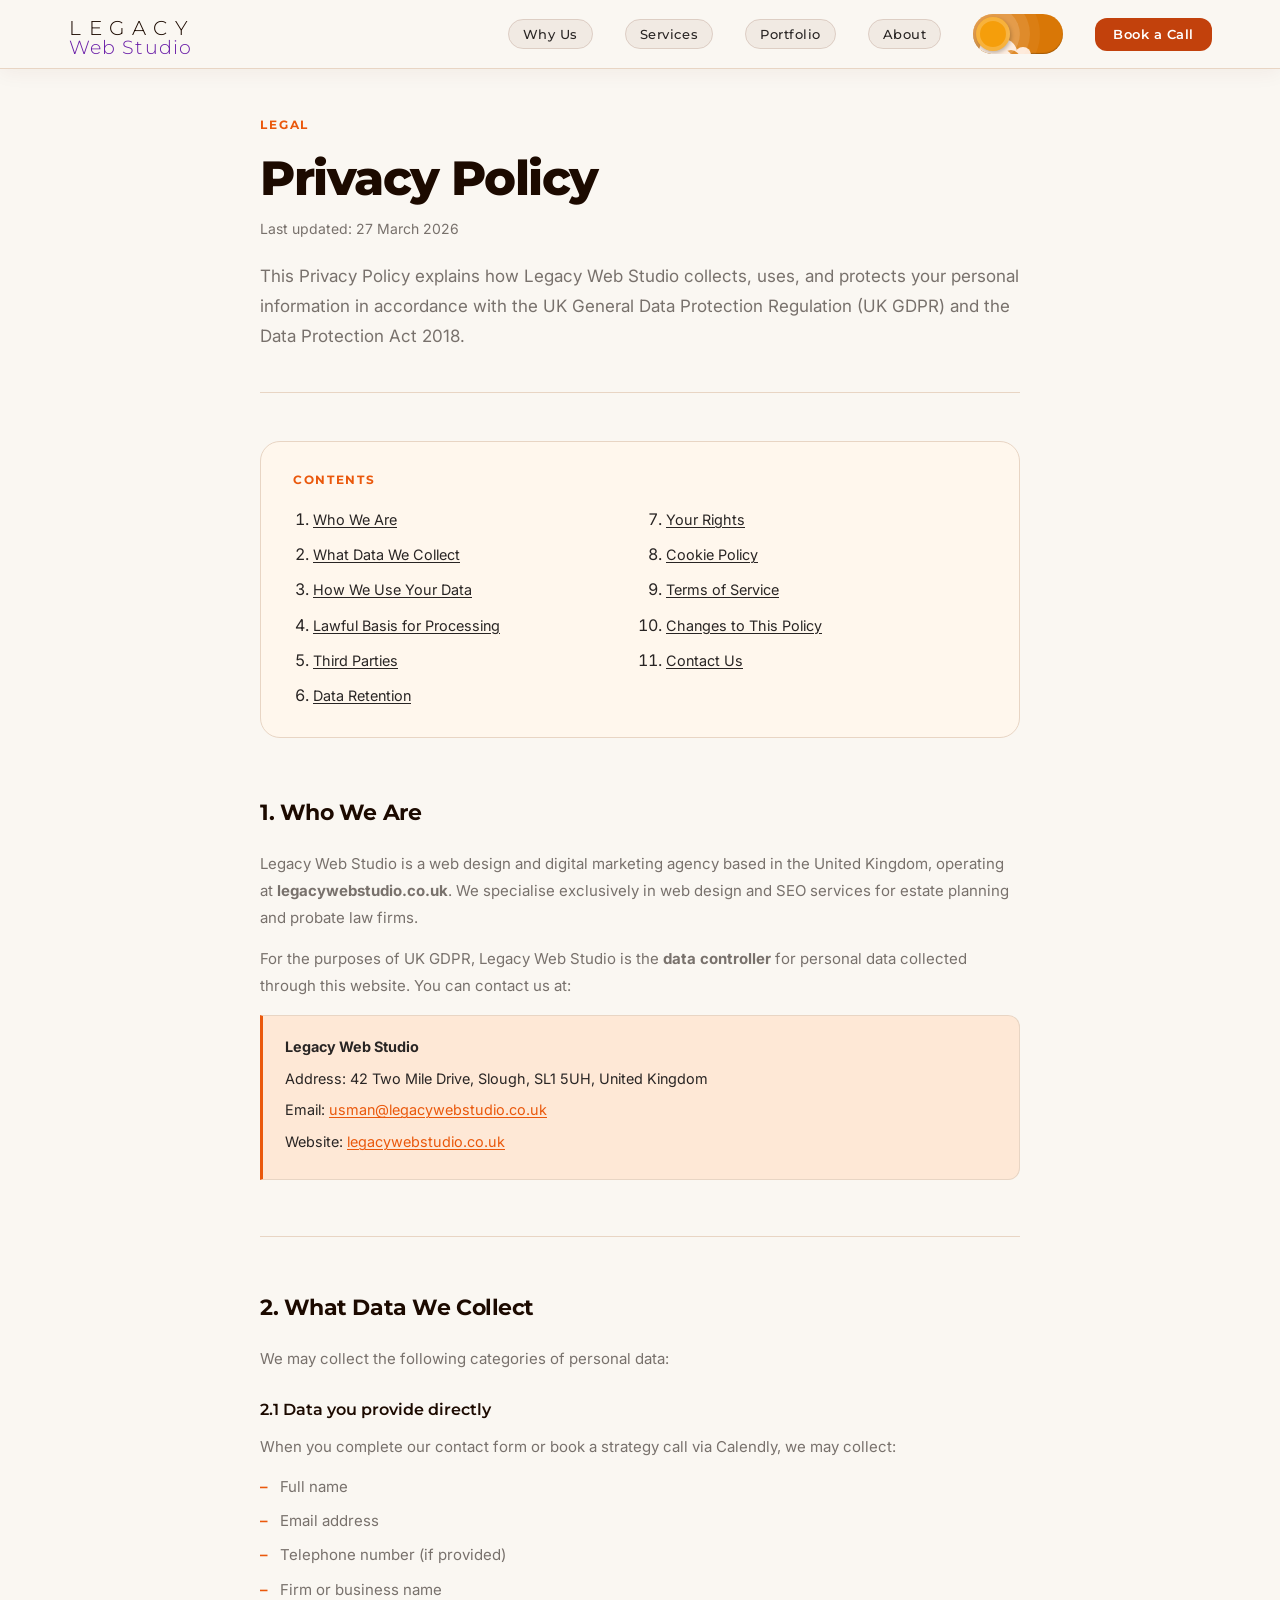
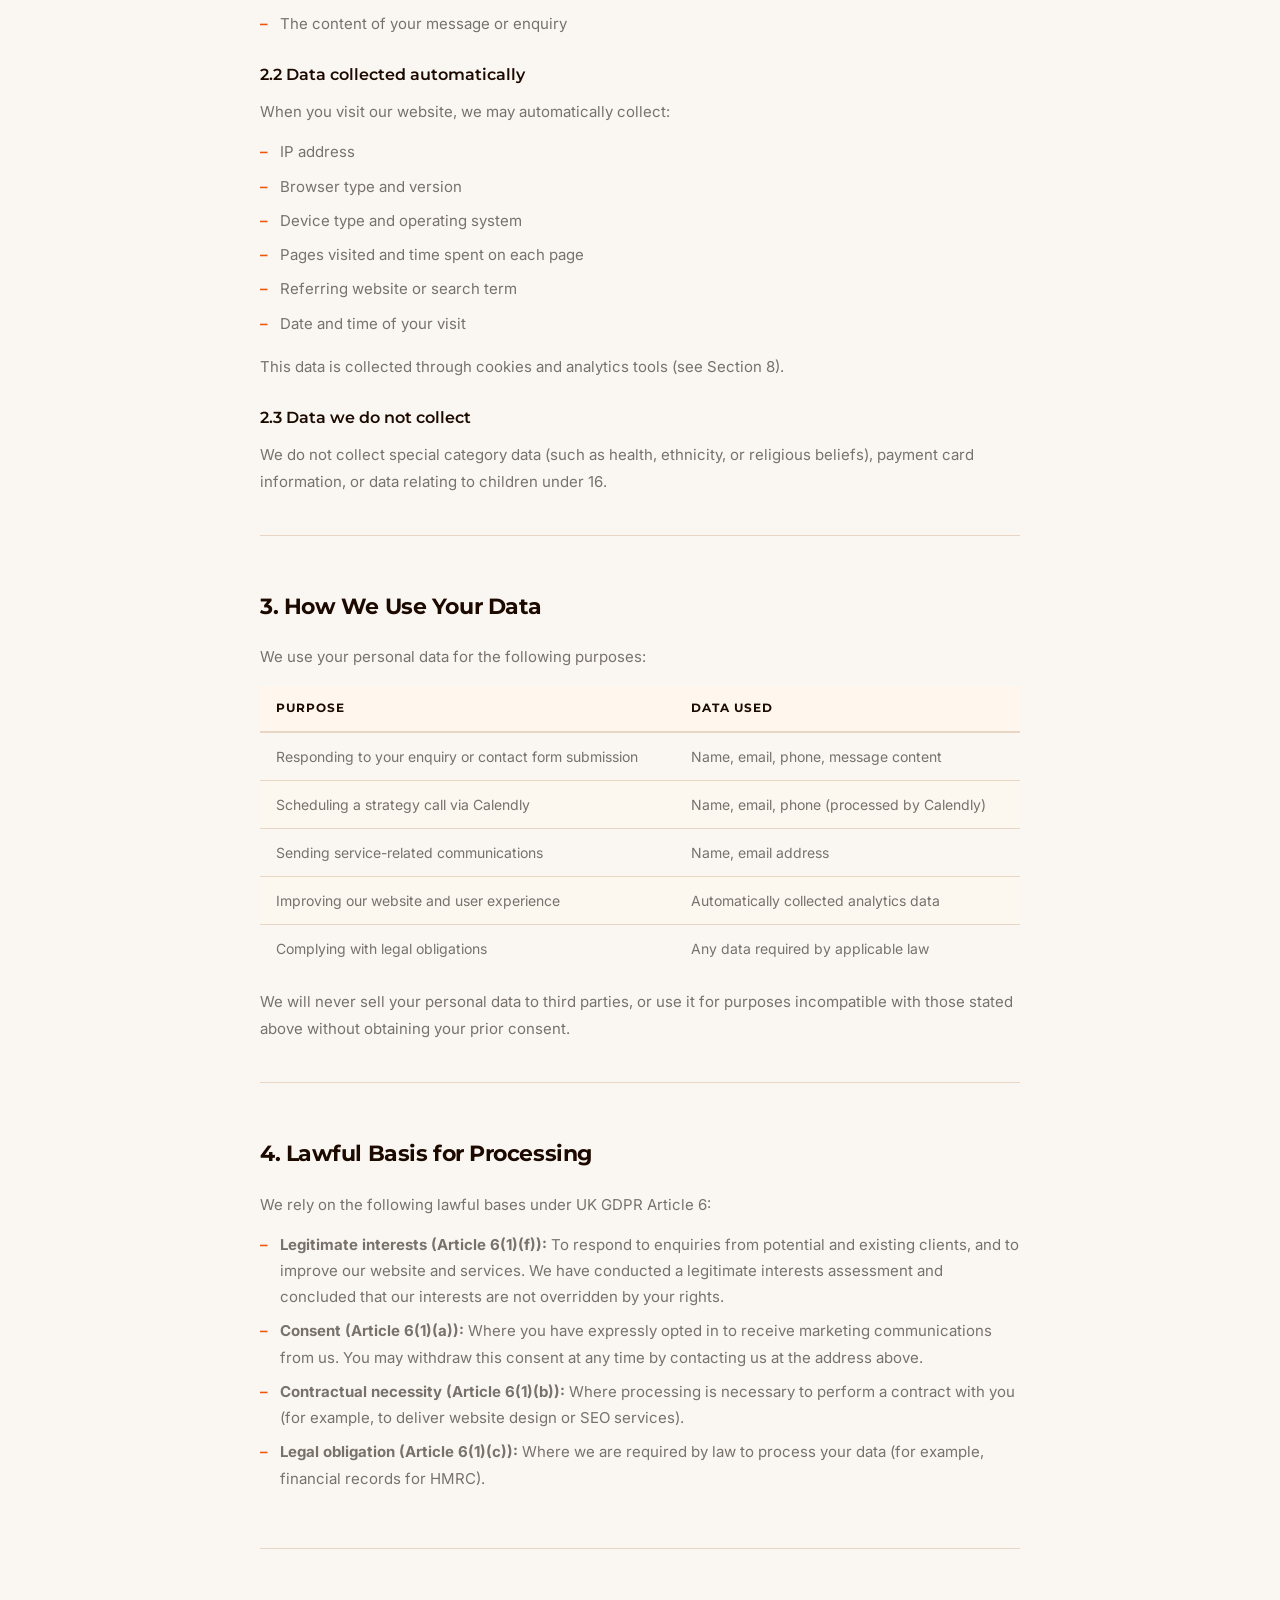
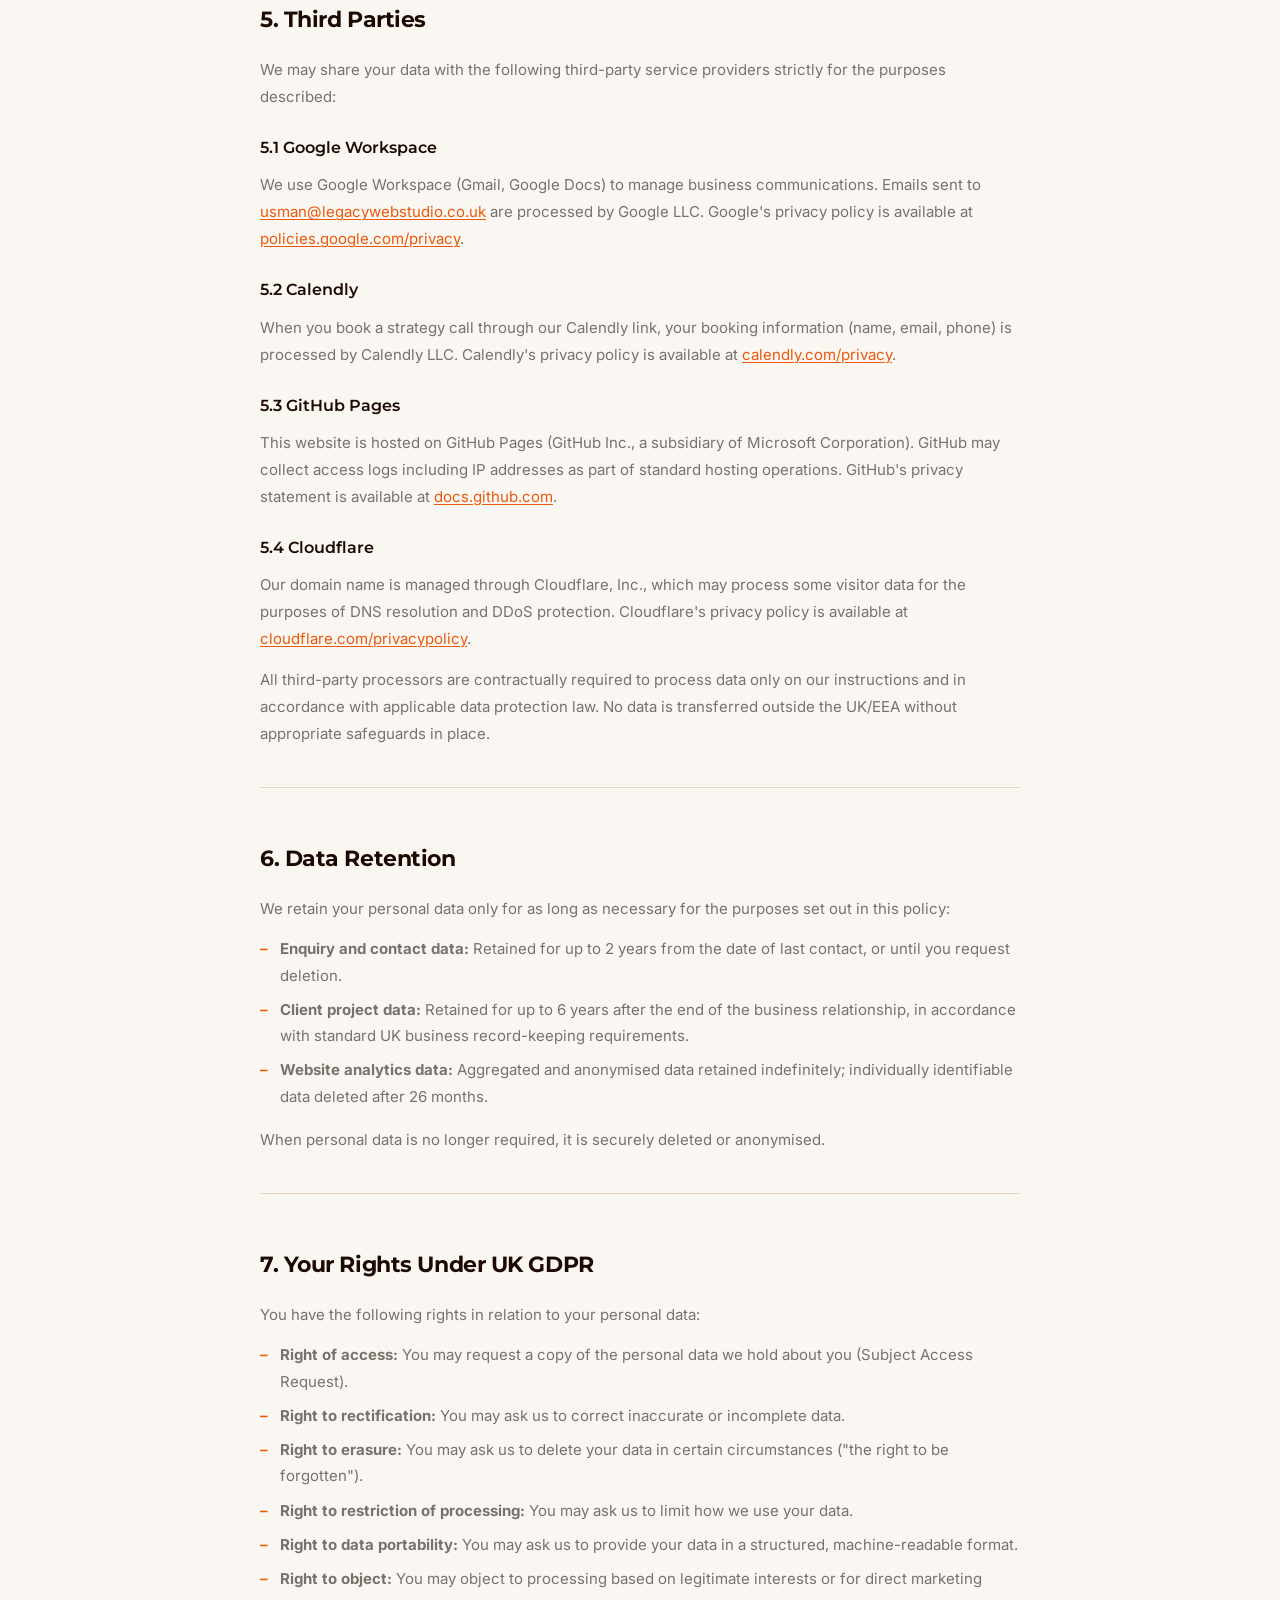
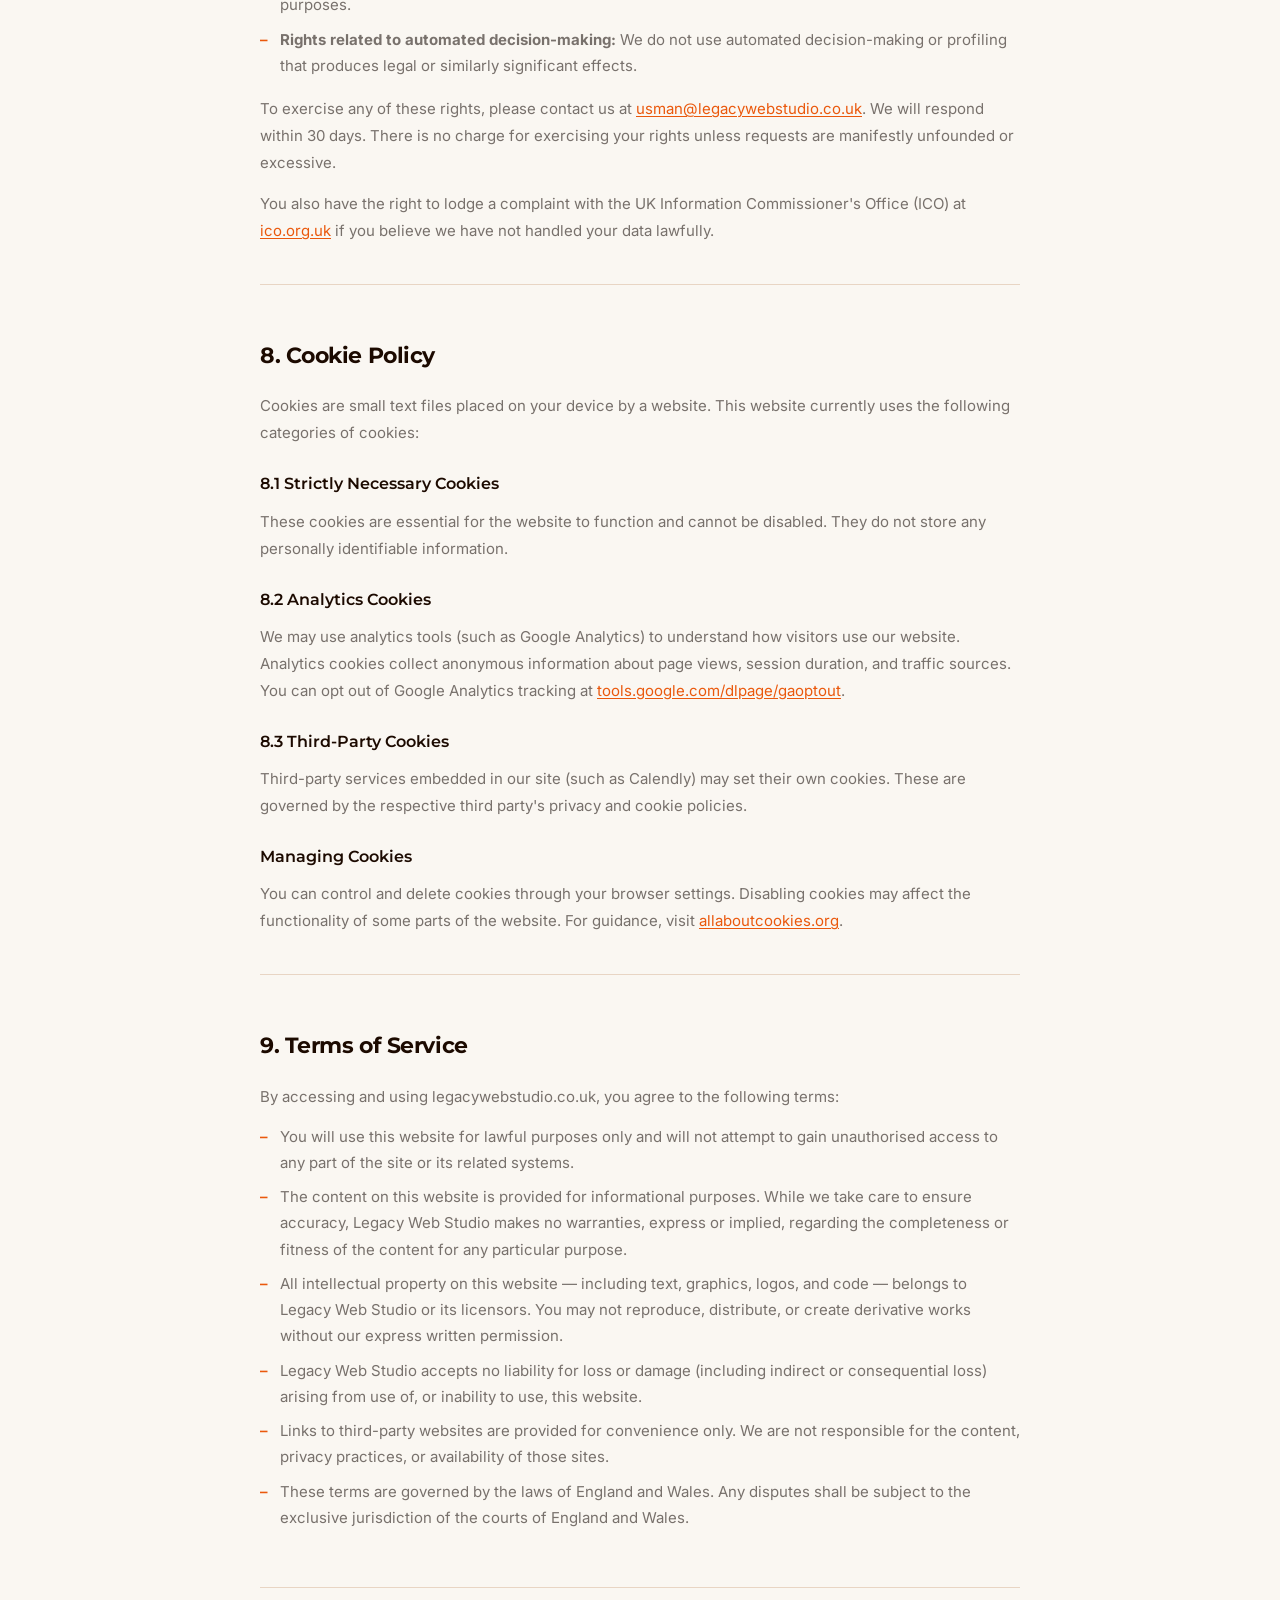
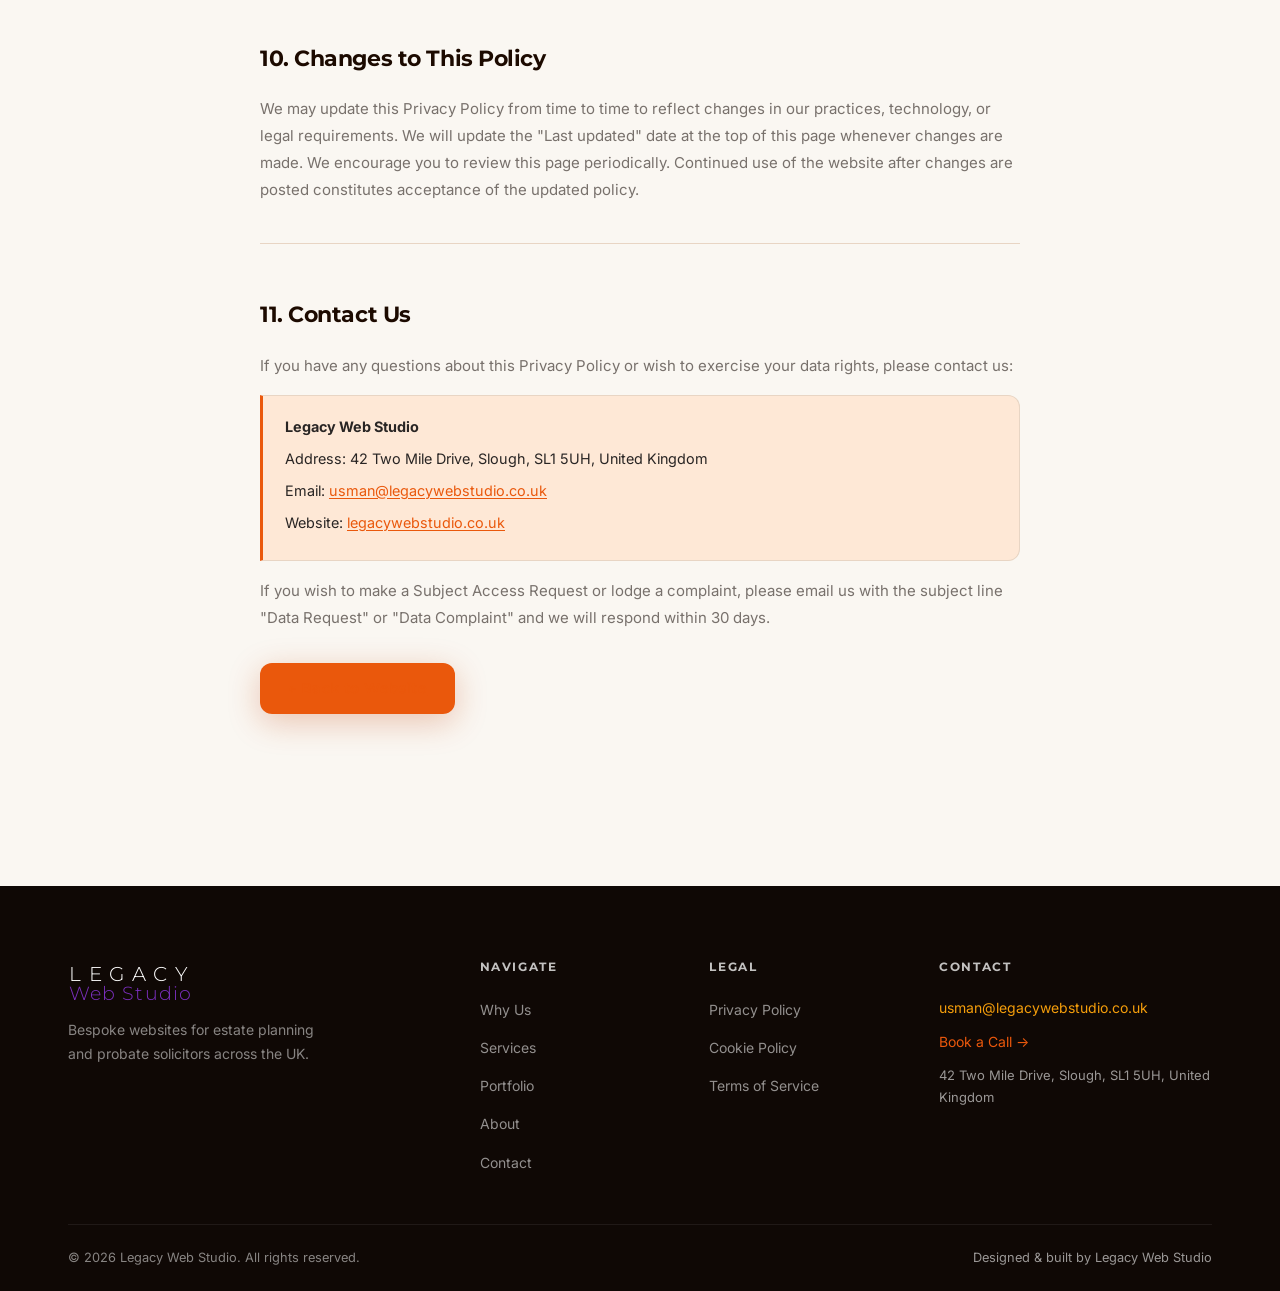
==== commit 48d7cba8: "Add business postal address to site Display geographic address (42 Two Mile Drive, Slough, SL1 5UH, " ====
--- a/privacy.html
+++ b/privacy.html
@@ -14,8 +14,8 @@
   <link rel="preconnect" href="https://fonts.gstatic.com" crossorigin />
   <link rel="preload" href="https://fonts.googleapis.com/css2?family=Montserrat:wght@300;500;600;700;800&family=Inter:wght@400;500&display=swap" as="style" />
   <link href="https://fonts.googleapis.com/css2?family=Montserrat:wght@300;500;600;700;800&family=Inter:wght@400;500&display=swap" rel="stylesheet" />
-  <link rel="stylesheet" href="css/style.min.css?v=10" />
-  <link rel="stylesheet" href="css/privacy.css?v=10" />
+  <link rel="stylesheet" href="css/style.min.css?v=20" />
+  <link rel="stylesheet" href="css/privacy.css?v=15" />
   <link rel="icon" type="image/svg+xml" href="assets/images/favicon.svg" />
   <script>
     (function() {
@@ -122,6 +122,7 @@
           </p>
           <div class="privacy-contact-box">
             <p><strong>Legacy Web Studio</strong></p>
+            <p>Address: 42 Two Mile Drive, Slough, SL1 5UH, United Kingdom</p>
             <p>Email: <a href="mailto:usman@legacywebstudio.co.uk">usman@legacywebstudio.co.uk</a></p>
             <p>Website: <a href="https://legacywebstudio.co.uk">legacywebstudio.co.uk</a></p>
           </div>
@@ -324,6 +325,7 @@
           <p>If you have any questions about this Privacy Policy or wish to exercise your data rights, please contact us:</p>
           <div class="privacy-contact-box">
             <p><strong>Legacy Web Studio</strong></p>
+            <p>Address: 42 Two Mile Drive, Slough, SL1 5UH, United Kingdom</p>
             <p>Email: <a href="mailto:usman@legacywebstudio.co.uk">usman@legacywebstudio.co.uk</a></p>
             <p>Website: <a href="https://legacywebstudio.co.uk">legacywebstudio.co.uk</a></p>
           </div>
@@ -373,7 +375,7 @@
           <p class="footer__heading">Contact</p>
           <a href="mailto:usman@legacywebstudio.co.uk" class="footer__email">usman@legacywebstudio.co.uk</a>
           <a href="https://calendly.com/legacywebstudio" target="_blank" rel="noopener noreferrer" class="footer__calendly">Book a Call →</a>
-          <p class="footer__location">United Kingdom</p>
+          <p class="footer__location">42 Two Mile Drive, Slough, SL1 5UH, United Kingdom</p>
         </div>
       </div>
       <div class="footer__bottom">
@@ -383,6 +385,6 @@
     </div>
   </footer>
 
-  <script src="js/main.min.js?v=10" defer></script>
+  <script src="js/main.min.js?v=15" defer></script>
 </body>
 </html>
--- a/css/style.min.css
+++ b/css/style.min.css
@@ -1 +1 @@
-:root{--sunset-deep:#1E0A3C;--sunset-indigo:#2D1B69;--sunset-purple:#4A148C;--sunset-grape:#6A1EA8;--sunset-coral:#C2410C;--sunset-orange:#EA580C;--sunset-amber:#D97706;--sunset-gold:#F59E0B;--cream:#FAF7F2;--sand:#FFF7ED;--peach:#FEE8D6;--peach-deep:#FDD5B2;--text-dark:#1C0A00;--text-warm:#292524;--text-muted:#78716C;--text-light:rgba(255,255,255,0.88);--text-light-dim:rgba(255,255,255,0.58);--border-warm:#E8D5C4;--success:#15803D;--error:#DC2626;--font-heading:'Montserrat',sans-serif;--font-body:'Inter',sans-serif;--r-sm:6px;--r-md:12px;--r-lg:20px;--r-full:9999px;--sh-sm:0 2px 8px rgba(100,40,10,0.07);--sh-md:0 6px 24px rgba(100,40,10,0.10);--sh-lg:0 16px 48px rgba(100,40,10,0.14);--sh-coral:0 8px 32px rgba(194,65,12,0.28);--sh-purple:0 8px 28px rgba(74,20,140,0.22);--ease:cubic-bezier(0.4,0,0.2,1);--t:0.28s;--container:1200px;--py:96px;color-scheme:light}*,*::before,*::after{box-sizing:border-box;margin:0;padding:0}html{scroll-behavior:smooth;font-size:16px;-webkit-text-size-adjust:100%}body{font-family:var(--font-body);color:var(--text-warm);background:var(--cream);line-height:1.7;-webkit-font-smoothing:antialiased;-moz-osx-font-smoothing:grayscale;overflow-x:hidden}img,svg{display:block;max-width:100%}a{color:inherit;text-decoration:none;transition:color var(--t) var(--ease)}ul{list-style:none}button{cursor:pointer;border:none;background:none;font-family:inherit}.container{width:100%;max-width:var(--container);margin:0 auto;padding:0 28px}.section{padding:var(--py) 0}.section--deep{background:var(--sunset-deep);color:var(--text-light)}.section--warm-accent{background:linear-gradient(135deg,#FFF3E0 0%,#FEE8D6 50%,#FDD5B2 100%)}.section__header{text-align:center;max-width:680px;margin:0 auto 64px}.section__eyebrow{display:inline-block;font-family:var(--font-heading);font-size:0.72rem;font-weight:700;letter-spacing:0.16em;text-transform:uppercase;color:var(--sunset-orange);margin-bottom:14px}.section__eyebrow--warm{color:var(--sunset-gold)}.section__title{font-family:var(--font-heading);font-size:clamp(1.75rem,3vw,2.5rem);font-weight:700;line-height:1.22;color:var(--text-dark);margin-bottom:18px;letter-spacing:-0.02em}.section__title em{font-style:italic;font-weight:700;color:var(--sunset-orange)}.section__title--light{color:#fff}.section__desc{font-size:1.0625rem;color:var(--text-muted);line-height:1.78}.section__desc--light{color:var(--text-light-dim)}.section__header--light .section__title{color:#fff}.btn{display:inline-flex;align-items:center;justify-content:center;gap:8px;font-family:var(--font-heading);font-size:0.875rem;font-weight:600;letter-spacing:0.03em;padding:14px 28px;border-radius:var(--r-md);transition:all var(--t) var(--ease);white-space:nowrap;position:relative;cursor:pointer;text-decoration:none;--glow-x:50%;--glow-y:50%;--glow-opacity:0;overflow:hidden}.btn::after{content:'';position:absolute;inset:0;border-radius:inherit;pointer-events:none;background:radial-gradient(circle 80px at var(--glow-x) var(--glow-y),rgba(255,255,255,0.15),transparent 70%);opacity:var(--glow-opacity);transition:opacity 0.2s ease}.dark .btn::after{background:radial-gradient(circle 80px at var(--glow-x) var(--glow-y),rgba(45,212,191,0.12),transparent 70%)}.btn--warm{background:var(--sunset-orange);color:#fff;box-shadow:var(--sh-coral)}.btn--warm:hover{background:var(--sunset-coral);transform:translateY(-2px);box-shadow:0 14px 40px rgba(194,65,12,0.35);color:#fff}.btn--warm:active{transform:translateY(0)}.btn--outline-light{background:transparent;color:#fff;border:1.5px solid rgba(255,255,255,0.45)}.btn--outline-light:hover{border-color:#fff;background:rgba(255,255,255,0.1);color:#fff}.btn--lg{padding:16px 36px;font-size:0.9375rem}.btn--full{width:100%}.btn__spinner{display:none;width:16px;height:16px;border:2px solid rgba(255,255,255,0.3);border-top-color:#fff;border-radius:50%;animation:spin 0.7s linear infinite;flex-shrink:0}.btn--loading .btn__text{display:none}.btn--loading .btn__spinner{display:block}@keyframes spin{to{transform:rotate(360deg)}}.nav-header{position:fixed;top:0;left:0;right:0;z-index:900;padding:18px 0;transition:padding var(--t) var(--ease),background 0.4s var(--ease),box-shadow var(--t) var(--ease),color 0.4s var(--ease)}.nav-header.scrolled{padding:12px 0;background:rgba(250,247,242,0.97);backdrop-filter:blur(14px);-webkit-backdrop-filter:blur(14px);box-shadow:0 1px 0 var(--border-warm),0 4px 20px rgba(100,40,10,0.06)}.nav{display:flex;align-items:center;justify-content:space-between}.nav__logo-svg{height:44px;width:auto;display:block}.logo-legacy{fill:#ffffff;transition:fill var(--t) var(--ease)}.logo-sub{fill:#6A1EA8}.nav-header.scrolled .logo-legacy{fill:var(--text-dark)}.nav__links{display:flex;align-items:center;gap:32px}.nav__link{font-family:var(--font-heading);font-size:0.8125rem;font-weight:500;letter-spacing:0.04em;color:rgba(255,255,255,0.82);position:relative;text-decoration:none;transition:color var(--t) var(--ease)}.nav__link:not(.nav__link--cta):not(.nav__link--pill)::after{content:'';position:absolute;bottom:-3px;left:0;width:0;height:1.5px;background:var(--sunset-gold);transition:width var(--t) var(--ease)}.nav__link:not(.nav__link--cta):hover{color:#fff}.nav__link:not(.nav__link--cta):not(.nav__link--pill):hover::after{width:100%}.nav-header.scrolled .nav__link:not(.nav__link--cta){color:var(--text-warm)}.nav-header.scrolled .nav__link:not(.nav__link--cta):hover{color:var(--text-dark)}.nav-header.scrolled .nav__link:not(.nav__link--cta):not(.nav__link--pill)::after{background:var(--sunset-orange)}.nav__link--pill{background:rgba(255,255,255,0.08);border:1px solid rgba(255,255,255,0.15);border-radius:var(--r-full);padding:6px 14px;transition:color var(--t) var(--ease),background var(--t) var(--ease),border-color var(--t) var(--ease)}.nav__link--pill:hover{background:rgba(255,255,255,0.16);border-color:rgba(255,255,255,0.30);color:#fff}.nav-header.scrolled .nav__link--pill{background:rgba(100,40,10,0.06);border-color:rgba(100,40,10,0.14)}.nav-header.scrolled .nav__link--pill:hover{background:rgba(100,40,10,0.11);border-color:rgba(100,40,10,0.24);color:var(--text-dark)}.nav__link--cta{background:var(--sunset-coral);color:#fff !important;padding:9px 18px;border-radius:var(--r-md);font-weight:600;font-size:0.8rem}.nav__link--cta:hover{background:#A33A0A;color:#fff !important}.nav__hamburger{display:none;flex-direction:column;gap:5px;padding:4px;z-index:910;position:relative}.nav__hamburger span{display:block;width:24px;height:2px;background:#fff;border-radius:2px;transition:all var(--t) var(--ease)}.nav-header.scrolled .nav__hamburger span{background:var(--text-warm)}.nav__hamburger.open span:nth-child(1){transform:translateY(7px) rotate(45deg)}.nav__hamburger.open span:nth-child(2){opacity:0;transform:scaleX(0)}.nav__hamburger.open span:nth-child(3){transform:translateY(-7px) rotate(-45deg)}@media (max-width:860px){.nav__hamburger{display:flex}.nav__links{position:fixed;inset:0;flex-direction:column;justify-content:center;gap:28px;background:rgba(11,13,23,0.97);backdrop-filter:blur(16px);opacity:0;pointer-events:none;transition:opacity var(--t) var(--ease);z-index:899}.nav__links.open{opacity:1;pointer-events:auto}.nav__link{font-size:1.25rem;color:rgba(255,255,255,0.9) !important}.nav__link--cta{font-size:1rem}.nav__link:not(.nav__link--cta):not(.nav__link--pill)::after{background:var(--sunset-gold)}.nav__link--pill{background:none;border:none;border-radius:0;padding:0}.nav__link.nav__link--pill::after{content:'';position:absolute;bottom:-3px;left:0;width:0;height:1.5px;background:var(--sunset-gold);transition:width var(--t) var(--ease)}.nav__link.nav__link--pill:hover::after{width:100%}.nav-header.menu-open{background:rgba(11,13,23,0.97) !important;backdrop-filter:blur(16px);-webkit-backdrop-filter:blur(16px);box-shadow:none !important}.nav-header.menu-open .logo-legacy{fill:#ffffff !important}.nav-header.menu-open .logo-sub{fill:#6A1EA8 !important}.nav-header.menu-open .nav__hamburger span{background:#fff !important}}.nav__theme-toggle{display:flex;align-items:center}.theme-switch{--toggle-size:16px;--container-width:5.625em;--container-height:2.5em;--container-radius:6.25em;--container-light-bg:#D97706;--container-night-bg:#0B0D17;--circle-container-diameter:3.375em;--sun-moon-diameter:2.125em;--sun-bg:#F59E0B;--moon-bg:#C8D8FF;--spot-color:#959DB1;--circle-container-offset:calc((var(--circle-container-diameter) - var(--container-height)) / 2 * -1);--stars-color:#fff;--clouds-color:#FEE8D6;--back-clouds-color:#D97706;--toggle-transition:0.5s cubic-bezier(0,-0.02,0.4,1.25);--circle-transition:0.3s cubic-bezier(0,-0.02,0.35,1.17);font-size:var(--toggle-size);position:relative;display:inline-block;cursor:pointer;user-select:none;-webkit-tap-highlight-color:transparent}.theme-switch__checkbox{opacity:0;width:0;height:0;position:absolute;pointer-events:none}.theme-switch__container{width:var(--container-width);height:var(--container-height);background-color:var(--container-light-bg);border-radius:var(--container-radius);overflow:hidden;cursor:pointer;box-shadow:0em -0.0625em 0.0625em 0em rgba(0,0,0,0.25) inset;transition:background-color var(--toggle-transition);position:relative}.theme-switch__checkbox:checked ~ .theme-switch__container{background-color:var(--container-night-bg)}.theme-switch__circle-container{width:var(--circle-container-diameter);height:var(--circle-container-diameter);background-color:rgba(255,255,255,0.1);position:absolute;left:var(--circle-container-offset);top:var(--circle-container-offset);border-radius:50%;box-shadow:inset 0 0 0 3.375em rgba(255,255,255,0.1),inset 0 0 0 3.375em rgba(255,255,255,0.1),0 0 0 0.625em rgba(255,255,255,0.1),0 0 0 1.25em rgba(255,255,255,0.05);display:flex;align-items:center;justify-content:center;transition:left var(--circle-transition)}.theme-switch__checkbox:checked ~ .theme-switch__container .theme-switch__circle-container{left:calc(var(--container-width) - var(--circle-container-diameter) + var(--circle-container-offset) * -1)}.theme-switch__sun-moon-container{pointer-events:none;position:relative;z-index:2;width:var(--sun-moon-diameter);height:var(--sun-moon-diameter);margin:0 auto;border-radius:50%;background-color:var(--sun-bg);box-shadow:0.0625em 0.125em 0.25em rgba(0,0,0,0.26),inset 0 0 0 0.25em rgba(255,255,255,0.2);transition:background-color var(--toggle-transition);overflow:hidden}.theme-switch__checkbox:checked ~ .theme-switch__container .theme-switch__sun-moon-container{background-color:var(--moon-bg)}.theme-switch__moon{transform:translateX(100%);position:absolute;transition:transform 0.45s ease-in-out;width:100%;height:100%;background-color:var(--moon-bg);border-radius:50%;border:0.0625em solid var(--moon-bg);box-shadow:0.0625em 0.0625em 0.25em 0.25em rgba(254,247,254,0.1)}.theme-switch__checkbox:checked ~ .theme-switch__container .theme-switch__moon{transform:translateX(0)}.theme-switch__spot{position:absolute;top:0.75em;left:0.3125em;width:0.5em;height:0.5em;border-radius:50%;background-color:var(--spot-color);box-shadow:0 0.0625em 0.125em rgba(0,0,0,0.1) inset}.theme-switch__spot:nth-child(2){width:0.375em;height:0.375em;top:0.3125em;left:1.125em}.theme-switch__spot:nth-child(3){width:0.25em;height:0.25em;top:0.9375em;left:0.875em}.theme-switch__clouds{width:1.25em;height:1.25em;background-color:var(--clouds-color);border-radius:50%;position:absolute;bottom:-0.625em;left:0.375em;box-shadow:0.8125em 0.3125em 0 0em var(--clouds-color),-0.4375em 0.3125em 0 0.0625em var(--clouds-color),1.375em 0.3125em 0 -0.0625em var(--back-clouds-color),0.375em -0.125em 0 0.375em var(--clouds-color),0.875em -0.0625em 0 0.25em var(--clouds-color),2.125em 0.0625em 0 -0.125em var(--clouds-color);transition:var(--toggle-transition)}.theme-switch__checkbox:checked ~ .theme-switch__container .theme-switch__clouds{bottom:-1.625em}.theme-switch__stars-container{position:absolute;color:var(--stars-color);top:-100%;left:0.3125em;width:2.75em;height:auto;transition:var(--toggle-transition)}.theme-switch__checkbox:checked ~ .theme-switch__container .theme-switch__stars-container{top:0.0625em}@media (max-width:860px){.nav__theme-toggle{order:-1}}.hero{position:sticky;top:0;z-index:0;min-height:100svh;display:flex;align-items:center;overflow:hidden;background:var(--sunset-deep)}#hero-canvas{position:absolute;inset:0;width:100%;height:100%;z-index:0}.hero__overlay{position:absolute;inset:0;z-index:2;background:linear-gradient( to right,rgba(30,10,60,0.68) 0%,rgba(30,10,60,0.35) 55%,rgba(30,10,60,0.0) 100% );pointer-events:none}.hero__inner{position:relative;z-index:3;display:grid;grid-template-columns:55fr 45fr;gap:60px;align-items:center;padding-top:100px;padding-bottom:80px}.hero__text{max-width:600px}.hero__eyebrow{display:inline-block;font-family:var(--font-heading);font-size:0.72rem;font-weight:600;letter-spacing:0.14em;text-transform:uppercase;color:var(--sunset-gold);background:rgba(245,158,11,0.15);border:1px solid rgba(245,158,11,0.3);padding:5px 14px;border-radius:var(--r-full);margin-bottom:24px}.hero__headline{font-family:var(--font-heading);font-size:clamp(2.2rem,5vw,3.75rem);font-weight:800;line-height:1.1;color:#fff;letter-spacing:-0.035em;margin-bottom:24px}.hero__headline em{font-style:italic;font-weight:800;color:var(--sunset-gold);background:linear-gradient(90deg,var(--sunset-gold),var(--sunset-amber));-webkit-background-clip:text;-webkit-text-fill-color:transparent;background-clip:text}.hero__sub{font-size:clamp(0.9375rem,1.3vw,1.0625rem);color:rgba(255,255,255,0.72);line-height:1.8;max-width:520px;margin-bottom:38px}.hero__actions{display:flex;gap:14px;flex-wrap:wrap;margin-bottom:40px}.hero__trust{display:flex;gap:10px;flex-wrap:wrap}.hero__trust-pill{font-family:var(--font-heading);font-size:0.72rem;font-weight:600;letter-spacing:0.06em;color:rgba(255,255,255,0.6);background:rgba(255,255,255,0.08);border:1px solid rgba(255,255,255,0.14);padding:5px 12px;border-radius:var(--r-full)}.hero__mockup{width:100%;max-width:420px;border-radius:var(--r-lg);overflow:hidden;box-shadow:0 32px 80px rgba(0,0,0,0.4),0 0 0 1px rgba(255,255,255,0.08);transform:perspective(1200px) rotateY(-8deg) rotateX(3deg);transition:transform 0.6s var(--ease);animation:mockup-float 5s ease-in-out infinite;will-change:transform}.hero__mockup:hover{transform:perspective(1200px) rotateY(-4deg) rotateX(1deg)}@keyframes mockup-float{0%,100%{transform:perspective(1200px) rotateY(-8deg) rotateX(3deg) translateY(0)}50%{transform:perspective(1200px) rotateY(-8deg) rotateX(3deg) translateY(-10px)}}.mockup__chrome{background:#2D2D2D;padding:10px 14px;display:flex;align-items:center;gap:10px}.mockup__dots{display:flex;gap:5px}.dot{width:10px;height:10px;border-radius:50%}.dot--red{background:#FF5F57}.dot--amber{background:#FEBC2E}.dot--green{background:#28C840}.mockup__url-bar{flex:1;background:rgba(255,255,255,0.1);border-radius:4px;font-size:0.7rem;color:rgba(255,255,255,0.62);padding:3px 10px;font-family:var(--font-body);letter-spacing:0.02em;text-align:center}.mockup__screen{background:#F8F5F0;padding:0;min-height:260px}.mockup__nav-strip{height:36px;background:#fff;border-bottom:1px solid #EEE;display:flex;align-items:center;padding:0 14px;gap:6px}.mockup__nav-strip::before{content:'';width:60px;height:8px;background:linear-gradient(90deg,var(--sunset-deep),var(--sunset-purple));border-radius:4px;opacity:0.7}.mockup__hero-stripe{background:linear-gradient(135deg,var(--sunset-indigo) 0%,var(--sunset-orange) 100%);padding:22px 16px 18px;display:flex;flex-direction:column;gap:8px}.mockup__headline-line{height:10px;background:rgba(255,255,255,0.85);border-radius:5px}.mockup__headline-line--wide{width:80%}.mockup__headline-line--medium{width:55%}.mockup__cta-pill{margin-top:4px;width:100px;height:22px;background:var(--sunset-gold);border-radius:5px}.mockup__cards-row{display:grid;grid-template-columns:repeat(3,1fr);gap:6px;padding:12px 12px 0}.mockup__card{height:48px;background:#fff;border-radius:6px;box-shadow:0 2px 6px rgba(0,0,0,0.06);border-top:3px solid}.mockup__card:nth-child(1){border-color:var(--sunset-orange)}.mockup__card:nth-child(2){border-color:var(--sunset-purple)}.mockup__card:nth-child(3){border-color:var(--sunset-amber)}.mockup__text-rows{padding:10px 12px 16px;display:flex;flex-direction:column;gap:6px}.mockup__text-line{height:6px;background:#DDD;border-radius:3px}.mockup__text-line--short{width:65%}.hero__scroll-hint{position:absolute;bottom:32px;left:50%;transform:translateX(-50%);z-index:3;display:flex;flex-direction:column;align-items:center;gap:8px}.hero__scroll-label{font-family:var(--font-heading);font-size:0.65rem;font-weight:600;letter-spacing:0.18em;text-transform:uppercase;color:rgba(255,255,255,0.35)}.hero__scroll-line{width:1.5px;height:44px;background:linear-gradient(to bottom,rgba(255,255,255,0.5),transparent);animation:scroll-drop 2s ease-in-out infinite}@keyframes scroll-drop{0%,100%{opacity:0.5;transform:scaleY(1)}50%{opacity:1;transform:scaleY(1.2)}}.why-us{background:var(--cream);position:relative;z-index:1}.why-us__grid{display:grid;grid-template-columns:repeat(3,1fr);gap:20px}.why-card{display:flex;gap:18px;background:#fff;border:1px solid var(--border-warm);border-radius:var(--r-lg);padding:28px 24px;box-shadow:var(--sh-sm);transition:box-shadow var(--t) var(--ease),transform var(--t) var(--ease),border-color var(--t) var(--ease)}.why-card:hover{box-shadow:var(--sh-lg);transform:translateY(-4px);border-color:var(--peach-deep)}.why-card__icon-wrap{flex-shrink:0;width:48px;height:48px;display:flex;align-items:center;justify-content:center;background:var(--peach);border-radius:var(--r-md);color:var(--sunset-orange)}.why-card__body{flex:1}.why-card__title{font-family:var(--font-heading);font-size:1rem;font-weight:700;color:var(--text-dark);margin-bottom:8px;line-height:1.3}.why-card__desc{font-size:0.9rem;color:var(--text-muted);line-height:1.75}.services__list{display:flex;flex-direction:column;gap:0;border:1px solid rgba(255,255,255,0.08);border-radius:var(--r-lg);overflow:hidden;margin-bottom:52px}.service-item{display:grid;grid-template-columns:280px 1fr;gap:0;border-bottom:1px solid rgba(255,255,255,0.07);transition:background var(--t) var(--ease)}.service-item:last-child{border-bottom:none}.service-item:hover{background:rgba(234,88,12,0.07)}.dark .service-item:hover{background:rgba(45,212,191,0.05)}.service-item__left{padding:36px 32px;border-right:1px solid rgba(255,255,255,0.07);display:flex;flex-direction:column;gap:10px}.service-item__num{font-family:var(--font-heading);font-size:0.72rem;font-weight:700;letter-spacing:0.12em;color:var(--sunset-gold)}.service-item__title{font-family:var(--font-heading);font-size:1.0625rem;font-weight:700;color:#fff;line-height:1.3}.service-item__right{padding:36px 36px}.service-item__desc{font-size:0.9375rem;color:var(--text-light-dim);line-height:1.78;margin-bottom:18px}.service-item__tags{display:flex;flex-wrap:wrap;gap:8px}.service-item__tags li{font-family:var(--font-heading);font-size:0.72rem;font-weight:500;letter-spacing:0.04em;color:var(--sunset-gold);background:rgba(245,158,11,0.1);border:1px solid rgba(245,158,11,0.2);padding:4px 10px;border-radius:var(--r-full)}.services__cta{text-align:center;display:flex;flex-direction:column;align-items:center;gap:14px}.services__cta-text{font-family:var(--font-heading);font-size:0.875rem;color:var(--text-light-dim)}.portfolio{background:var(--sand);position:relative;z-index:1}.portfolio__grid{display:grid;grid-template-columns:repeat(3,1fr);gap:24px;margin-bottom:28px}.portfolio-card{background:#fff;border:1px solid var(--border-warm);border-radius:var(--r-lg);overflow:hidden;box-shadow:var(--sh-sm);transition:box-shadow var(--t) var(--ease),transform var(--t) var(--ease)}.portfolio-card:hover{box-shadow:var(--sh-lg);transform:translateY(-6px)}.portfolio-card__visual{height:200px;position:relative;display:flex;align-items:center;justify-content:center;overflow:hidden}.portfolio-card__visual--a{background:linear-gradient(135deg,var(--sunset-indigo) 0%,var(--sunset-purple) 50%,var(--sunset-orange) 100%)}.portfolio-card__visual--b{background:linear-gradient(135deg,#1a0f2e 0%,var(--sunset-grape) 55%,var(--sunset-amber) 100%)}.portfolio-card__visual--c{background:linear-gradient(135deg,var(--sunset-coral) 0%,var(--sunset-orange) 50%,var(--sunset-gold) 100%)}.portfolio-card__visual-inner{width:80%;display:flex;flex-direction:column;gap:8px;align-items:flex-start}.pv-line{height:8px;background:rgba(255,255,255,0.4);border-radius:4px;width:100%}.pv-line--wide{width:80%}.pv-line--med{width:55%}.pv-line--narrow{width:40%}.pv-bar-row{display:flex;gap:6px;align-items:flex-end}.pv-bar{width:24px;height:30px;background:rgba(255,255,255,0.3);border-radius:3px 3px 0 0}.pv-bar--tall{height:46px;background:rgba(255,255,255,0.5)}.pv-bar--mid{height:38px;background:rgba(255,255,255,0.35)}.pv-grid{display:grid;grid-template-columns:1fr 1fr;gap:6px;width:100%}.pv-cell{height:28px;background:rgba(255,255,255,0.28);border-radius:5px}.pv-cell--tall{height:44px;background:rgba(255,255,255,0.45)}.pv-cell--mid{height:36px;background:rgba(255,255,255,0.35)}.pv-circle-row{display:flex;gap:8px;align-items:center}.pv-circle{width:28px;height:28px;border-radius:50%;background:rgba(255,255,255,0.35)}.pv-circle--lg{width:42px;height:42px;background:rgba(255,255,255,0.5)}.portfolio-card__tag{position:absolute;bottom:12px;left:14px;font-family:var(--font-heading);font-size:0.68rem;font-weight:700;letter-spacing:0.08em;text-transform:uppercase;color:rgba(255,255,255,0.82);background:rgba(0,0,0,0.28);backdrop-filter:blur(4px);padding:4px 10px;border-radius:var(--r-full)}.portfolio-card__body{padding:22px}.portfolio-card__title{font-family:var(--font-heading);font-size:1rem;font-weight:700;color:var(--text-dark);margin-bottom:8px;line-height:1.3}.portfolio-card__desc{font-size:0.875rem;color:var(--text-muted);line-height:1.72;margin-bottom:14px}.portfolio-card__cta{display:inline-flex;align-items:center;gap:6px;font-family:var(--font-heading);font-size:0.8125rem;font-weight:600;color:var(--sunset-orange);transition:gap var(--t) var(--ease),color var(--t) var(--ease)}.portfolio-card__cta:hover{gap:10px;color:var(--sunset-coral)}.portfolio__note{text-align:center;font-size:0.875rem;color:var(--text-muted);font-style:italic;max-width:600px;margin:0 auto}.portfolio__note a{color:var(--sunset-orange);text-decoration:underline;text-underline-offset:2px}.about__inner{display:grid;grid-template-columns:1.2fr 1fr;gap:80px;align-items:center}.about__content .section__eyebrow,.about__content .section__title{text-align:left}.about__text{font-size:1rem;color:var(--text-warm);line-height:1.82;margin-bottom:18px}.about__stats{display:grid;grid-template-columns:1fr 1fr;gap:20px}.about__stat{background:#fff;border:1px solid var(--border-warm);border-radius:var(--r-lg);padding:28px 22px;box-shadow:var(--sh-md);transition:transform var(--t) var(--ease),box-shadow var(--t) var(--ease)}.about__stat:hover{transform:translateY(-4px);box-shadow:var(--sh-lg)}.about__stat-num{display:block;font-family:var(--font-heading);font-size:2rem;font-weight:800;color:var(--sunset-orange);line-height:1;margin-bottom:8px;letter-spacing:-0.03em}.about__stat-label{display:block;font-family:var(--font-heading);font-size:0.72rem;font-weight:600;letter-spacing:0.08em;text-transform:uppercase;color:var(--text-muted)}.contact{background:var(--cream);position:relative;z-index:1}.contact__calendly-banner{display:flex;align-items:center;justify-content:space-between;gap:32px;background:linear-gradient(135deg,var(--sunset-indigo) 0%,var(--sunset-purple) 50%,var(--sunset-coral) 100%);border-radius:32px;padding:40px 48px;margin-bottom:48px;box-shadow:var(--sh-purple)}.contact__calendly-text{flex:1}.contact__calendly-heading{font-family:var(--font-heading);font-size:1.375rem;font-weight:700;color:#fff;margin-bottom:8px}.contact__calendly-sub{font-size:0.9375rem;color:rgba(255,255,255,0.72);line-height:1.65;max-width:560px}.contact__divider{display:flex;align-items:center;gap:20px;margin-bottom:48px}.contact__divider::before,.contact__divider::after{content:'';flex:1;height:1px;background:var(--border-warm)}.contact__divider span{font-family:var(--font-heading);font-size:0.75rem;font-weight:600;letter-spacing:0.1em;text-transform:uppercase;color:var(--text-muted);white-space:nowrap}.contact__grid{display:grid;grid-template-columns:1fr 1.4fr;gap:72px;align-items:start}.contact__info .section__eyebrow,.contact__info .section__title{text-align:left}.contact__desc{font-size:1rem;color:var(--text-muted);line-height:1.78;margin-bottom:32px}.contact__detail-list{display:flex;flex-direction:column;gap:14px}.contact__detail{display:flex;align-items:center;gap:12px;font-size:0.9375rem;color:var(--text-muted)}.contact__detail svg{color:var(--sunset-orange);flex-shrink:0}.contact__detail a:hover{color:var(--sunset-orange)}.contact__form{background:#fff;border:1px solid var(--border-warm);border-radius:32px;padding:40px;box-shadow:var(--sh-lg)}.form__row{display:grid;grid-template-columns:1fr 1fr;gap:18px}.form__group{margin-bottom:20px}.form__label{display:block;font-family:var(--font-heading);font-size:0.8rem;font-weight:600;letter-spacing:0.02em;color:var(--text-warm);margin-bottom:7px}.form__req{color:var(--sunset-orange)}.form__optional{font-weight:400;color:var(--text-muted)}.form__input,.form__textarea{width:100%;padding:12px 16px;font-family:var(--font-body);font-size:0.9375rem;color:var(--text-dark);background:var(--cream);border:1.5px solid var(--border-warm);border-radius:var(--r-md);outline:none;transition:border-color var(--t) var(--ease),box-shadow var(--t) var(--ease),background var(--t) var(--ease);line-height:1.5;-webkit-appearance:none}.form__input::placeholder,.form__textarea::placeholder{color:#B5A99A}.form__input:focus,.form__textarea:focus{border-color:var(--sunset-orange);background:#fff;box-shadow:0 0 0 3px rgba(234,88,12,0.1)}.form__input.error,.form__textarea.error{border-color:var(--error);box-shadow:0 0 0 3px rgba(220,38,38,0.08)}.form__input:focus-visible,.form__textarea:focus-visible{outline:none}.form__textarea{resize:vertical;min-height:108px}.form__error{display:block;font-size:0.78rem;color:var(--error);margin-top:5px;min-height:16px}.form__privacy{font-size:0.78rem;color:var(--text-warm);text-align:center;margin-top:12px;line-height:1.55}.form__privacy a{color:var(--sunset-coral);text-decoration:underline;text-underline-offset:2px}.form__success{display:none;margin-top:14px;padding:14px 18px;background:#ECFDF5;border:1px solid #A7F3D0;border-radius:var(--r-md);font-size:0.9rem;color:var(--success);text-align:center}.form__success.visible{display:block}.footer{background:#0F0805;color:rgba(255,255,255,0.55);padding:72px 0 0;position:relative;z-index:1}.footer__grid{display:grid;grid-template-columns:2fr 1fr 1fr 1.5fr;gap:48px;padding-bottom:48px;border-bottom:1px solid rgba(255,255,255,0.07)}.footer__logo-svg{height:44px;width:auto;display:block;margin-bottom:16px}.footer__tagline{font-size:0.875rem;color:rgba(255,255,255,0.50);line-height:1.72;max-width:270px}.footer__heading{font-family:var(--font-heading);font-size:0.72rem;font-weight:700;letter-spacing:0.14em;text-transform:uppercase;color:rgba(255,255,255,0.75);margin-bottom:18px}.footer__links{display:flex;flex-direction:column;gap:11px}.footer__links a{font-size:0.875rem;color:rgba(255,255,255,0.55);transition:color var(--t) var(--ease)}.footer__links a:hover{color:rgba(255,255,255,0.88)}.footer__email,.footer__calendly{display:block;font-size:0.875rem;margin-bottom:10px;transition:color var(--t) var(--ease)}.footer__email{color:var(--sunset-gold);word-break:break-all}.footer__email:hover{color:#FFC93C}.footer__calendly{color:var(--sunset-orange)}.footer__calendly:hover{color:#FF7A40}.footer__location{font-size:0.8125rem;color:rgba(255,255,255,0.58);margin-top:6px}.footer__bottom{display:flex;justify-content:space-between;align-items:center;padding:22px 0;font-size:0.8rem;color:rgba(255,255,255,0.50)}.footer__made{color:rgba(255,255,255,0.58)}.fade-in{opacity:0;transform:translateY(20px);transition:opacity 0.65s var(--ease),transform 0.65s var(--ease)}.fade-in.in-view{opacity:1;transform:none}.stagger-in > *{opacity:0;transform:translateY(20px);transition:opacity 0.55s var(--ease),transform 0.55s var(--ease)}.stagger-in.in-view > *:nth-child(1){opacity:1;transform:none;transition-delay:0.04s}.stagger-in.in-view > *:nth-child(2){opacity:1;transform:none;transition-delay:0.10s}.stagger-in.in-view > *:nth-child(3){opacity:1;transform:none;transition-delay:0.16s}.stagger-in.in-view > *:nth-child(4){opacity:1;transform:none;transition-delay:0.22s}.stagger-in.in-view > *:nth-child(5){opacity:1;transform:none;transition-delay:0.28s}.stagger-in.in-view > *:nth-child(6){opacity:1;transform:none;transition-delay:0.34s}.stagger-in.in-view > *:nth-child(7){opacity:1;transform:none;transition-delay:0.40s}.stagger-in.in-view > *:nth-child(8){opacity:1;transform:none;transition-delay:0.46s}.skip-link{position:absolute;top:-100%;left:16px;z-index:999;padding:12px 20px;font-family:var(--font-heading);font-size:0.875rem;font-weight:600;color:#fff;background:var(--sunset-orange);border-radius:var(--r-md);text-decoration:none;transition:top var(--t) var(--ease)}.skip-link:focus{top:12px}:focus-visible{outline:2.5px solid var(--sunset-orange);outline-offset:3px;border-radius:var(--r-sm)}@media (max-width:1100px){.why-us__grid{grid-template-columns:repeat(2,1fr)}.footer__grid{grid-template-columns:repeat(2,1fr)}}@media (max-width:960px){:root{--py:72px}.hero{position:relative}.hero__inner{grid-template-columns:1fr;padding-top:110px;padding-bottom:60px}.hero__mockup{display:block;transform:scale(0.72);transform-origin:top center;animation:none;margin:-20px auto 0;margin-bottom:-100px}.hero__mockup:hover{transform:scale(0.72)}.hero__text{max-width:100%;text-align:left}.service-item{grid-template-columns:1fr}.service-item__left{border-right:none;border-bottom:1px solid rgba(255,255,255,0.07);padding:24px 24px 16px;flex-direction:row;align-items:center;gap:16px}.service-item__right{padding:20px 24px 28px}.portfolio__grid{grid-template-columns:repeat(2,1fr)}.about__inner{grid-template-columns:1fr;gap:48px}.contact__calendly-banner{flex-direction:column;text-align:center;padding:32px 28px}.contact__grid{grid-template-columns:1fr;gap:48px}}@media (max-width:700px){:root{--py:60px}.why-us__grid{grid-template-columns:1fr}.portfolio__grid{grid-template-columns:1fr}.about__stats{grid-template-columns:1fr 1fr}.form__row{grid-template-columns:1fr}.contact__form{padding:24px 18px;border-radius:20px}.hero__actions{flex-direction:column}.hero__actions .btn{width:100%;justify-content:center}.section__header{margin-bottom:44px}.footer__grid{grid-template-columns:1fr;gap:28px}.footer__bottom{flex-direction:column;gap:6px;text-align:center}}@media (max-width:400px){.container{padding:0 16px}.hero__headline{font-size:clamp(1.9rem,8vw,3rem)}}.dark{--cream:#0B0D17;--sand:#111827;--peach:#1A1F2E;--peach-deep:#252A3A;--text-dark:#F1F5F9;--text-warm:#E2E8F0;--text-muted:#94A3B8;--text-light:rgba(241,245,249,0.88);--text-light-dim:rgba(241,245,249,0.58);--border-warm:rgba(255,255,255,0.08);--sunset-deep:#0B0D17;--sunset-indigo:#1A1F2E;--sunset-purple:#8B5CF6;--sunset-grape:#A78BFA;--sunset-coral:#2DD4BF;--sunset-orange:#2DD4BF;--sunset-amber:#34D399;--sunset-gold:#5EEAD4;--sh-sm:0 2px 8px rgba(0,0,0,0.3);--sh-md:0 6px 24px rgba(0,0,0,0.4);--sh-lg:0 16px 48px rgba(0,0,0,0.5);--sh-coral:0 8px 32px rgba(45,212,191,0.2);--sh-purple:0 8px 28px rgba(139,92,246,0.2);--success:#34D399;--error:#F87171;color-scheme:dark}.dark .nav-header.scrolled{background:rgba(11,13,23,0.95);box-shadow:0 1px 0 rgba(255,255,255,0.06),0 4px 20px rgba(0,0,0,0.3)}.dark .nav-header.scrolled .nav__hamburger span{background:#E2E8F0}.dark .nav-header.scrolled .logo-legacy{fill:#F1F5F9}.dark .logo-sub{fill:#A78BFA}.dark .nav-header.menu-open .logo-sub{fill:#A78BFA !important}.dark .hero__overlay{background:linear-gradient( to right,rgba(11,13,23,0.7) 0%,rgba(11,13,23,0.35) 55%,rgba(11,13,23,0.0) 100% )}.dark .why-card{background:#152238;border-color:rgba(45,212,191,0.06)}.dark .why-card:hover{border-color:rgba(45,212,191,0.2)}.dark .why-card__icon-wrap{background:rgba(45,212,191,0.1);color:#2DD4BF}.dark .service-item__tags li{color:#5EEAD4;background:rgba(94,234,212,0.1);border-color:rgba(94,234,212,0.2)}.dark .portfolio-card{background:#162640;border-color:rgba(139,92,246,0.06)}.dark .portfolio-card__tag{background:rgba(0,0,0,0.5)}.dark .about__stat{background:#142035;border-color:rgba(94,234,212,0.06)}.dark .contact__form{background:#131C2E;border-color:rgba(255,255,255,0.06)}.dark .form__input,.dark .form__textarea{background:#0B0D17;border-color:rgba(255,255,255,0.1);color:#F1F5F9}.dark .form__input::placeholder,.dark .form__textarea::placeholder{color:#64748B}.dark .form__input:focus,.dark .form__textarea:focus{border-color:#2DD4BF;background:#111827;box-shadow:0 0 0 3px rgba(45,212,191,0.1)}.dark .form__success{background:rgba(52,211,153,0.1);border-color:rgba(52,211,153,0.3);color:#34D399}.dark .footer{background:#050810}.dark .footer__logo-svg text:first-child{fill:#F1F5F9 !important}.dark .footer__logo-svg text:last-child{fill:#A78BFA !important}.dark .btn--warm{background:#2DD4BF;color:#0B0D17;box-shadow:0 8px 32px rgba(45,212,191,0.25)}.dark .btn--warm:hover{background:#5EEAD4;color:#0B0D17;box-shadow:0 14px 40px rgba(45,212,191,0.35)}.dark .btn--outline-light{border-color:rgba(255,255,255,0.3)}.dark .btn--outline-light:hover{border-color:#5EEAD4;background:rgba(45,212,191,0.1);color:#5EEAD4}.dark .nav__link--cta{background:#2DD4BF;color:#0B0D17 !important}.dark .nav__link--cta:hover{background:#5EEAD4;color:#0B0D17 !important}.dark .skip-link{background:#2DD4BF;color:#0B0D17}.dark .privacy-toc{background:#1E2235;border-color:rgba(255,255,255,0.06)}.dark .privacy-contact-box{background:#1A1F2E;border-color:rgba(255,255,255,0.06);border-left-color:#2DD4BF}.dark .privacy-contact-box p{color:#E2E8F0 !important}.dark .privacy-table th{background:#1A1F2E;color:#F1F5F9;border-bottom-color:rgba(255,255,255,0.1)}.dark .privacy-table td{border-bottom-color:rgba(255,255,255,0.06);color:#94A3B8}.dark .privacy-table tr:nth-child(even) td{background:rgba(255,255,255,0.02)}.dark .hero{background:#050816}.dark .hero__eyebrow{color:#5EEAD4;background:rgba(94,234,212,0.12);border-color:rgba(94,234,212,0.25)}.dark .why-us{background:#0D1B2A}.dark .section--deep{background:#0A1628;color:var(--text-light)}.dark .portfolio{background:#121D2E}.dark .section--warm-accent{background:#0F1A2D}.dark .contact{background:#0B0D17}.dark .contact__calendly-banner{background:linear-gradient(135deg,#0D1B2A 0%,#162640 50%,rgba(45,212,191,0.12) 100%);border:1px solid rgba(45,212,191,0.1);box-shadow:0 8px 32px rgba(0,0,0,0.4),0 0 60px rgba(45,212,191,0.04)}.why-us,.services,.portfolio,.about,.contact{position:relative;overflow:hidden;z-index:1}.ambient-section-canvas{position:absolute;inset:0;width:100%;height:100%;z-index:0;pointer-events:none}.hero .ambient-section-canvas{z-index:1}.why-us > .container,.portfolio > .container,.about > .container,.contact > .container{position:relative;z-index:1}.services > .container{position:relative;z-index:2}.theme-ring{position:fixed;z-index:9999;pointer-events:none;width:16px;height:16px;border-radius:50%;background:transparent;transform:translate(-50%,-50%) scale(0);opacity:1;animation:themeRingPulse 0.5s cubic-bezier(0.22,0.61,0.36,1) forwards}.theme-ring--dark{box-shadow:0 0 8px 4px rgba(45,212,191,0.3),0 0 24px 8px rgba(45,212,191,0.15),0 0 60px 20px rgba(11,13,23,0.12)}.theme-ring--light{box-shadow:0 0 8px 4px rgba(245,158,11,0.35),0 0 24px 8px rgba(245,158,11,0.18),0 0 60px 20px rgba(250,247,242,0.15)}@keyframes themeRingPulse{0%{transform:translate(-50%,-50%) scale(0);opacity:0.9}40%{opacity:0.6}100%{transform:translate(-50%,-50%) scale(350);opacity:0}}.btn-send{--send-primary:var(--sunset-orange);--send-bg-1:#fff;--send-bg-2:var(--sand);--send-radius:var(--r-md);cursor:pointer;border-radius:var(--send-radius);text-shadow:0 1px 1px rgba(0,0,0,0.15);border:none;box-shadow:0 0.5px 0.5px 1px rgba(255,255,255,0.2),0 10px 20px rgba(0,0,0,0.12),0 4px 5px 0 rgba(0,0,0,0.04);display:flex;align-items:center;justify-content:center;position:relative;transition:all 0.3s ease;width:100%;padding:20px;height:56px;font-family:var(--font-heading);font-size:0.9375rem;font-weight:600;color:var(--text-dark);letter-spacing:0.03em}.btn-send:hover{transform:scale(1.02);box-shadow:0 0 1px 2px rgba(255,255,255,0.3),0 15px 30px rgba(0,0,0,0.18),0 10px 3px -3px rgba(0,0,0,0.04)}.btn-send:active{transform:scale(1);box-shadow:0 0 1px 2px rgba(255,255,255,0.3),0 10px 3px -3px rgba(0,0,0,0.15)}.btn-send::after{content:"";position:absolute;inset:0;border-radius:var(--send-radius);border:2.5px solid transparent;background:linear-gradient(var(--send-bg-1),var(--send-bg-2)) padding-box,linear-gradient(to bottom,rgba(0,0,0,0.08),rgba(0,0,0,0.25)) border-box;z-index:0;transition:all 0.4s ease}.btn-send:hover::after{transform:scale(1.05,1.1);box-shadow:inset 0 -1px 3px 0 rgba(255,255,255,1);border-color:transparent}.btn-send::before{content:"";inset:7px 6px 6px 6px;position:absolute;background:linear-gradient(to top,var(--send-bg-1),var(--send-bg-2));border-radius:30px;filter:blur(0.5px);z-index:2}.btn-send__state{padding-left:29px;z-index:2;display:flex;position:relative}.btn-send__state p{display:flex;align-items:center;justify-content:center;margin:0}.btn-send__state--sent{display:none}.btn-send__icon{position:absolute;left:0;top:0;bottom:0;margin:auto;transform:scale(1.25);transition:all 0.3s ease;display:flex;align-items:center;justify-content:center;color:var(--send-primary)}.btn-send__icon svg{overflow:visible}.btn-send__state p span{display:block;opacity:0;animation:btnSendSlideDown 0.8s ease forwards calc(var(--i) * 0.03s)}.btn-send:hover p span{opacity:1;animation:btnSendWave 0.5s ease forwards calc(var(--i) * 0.02s)}.btn-send:hover .btn-send__state--default .btn-send__icon{transform:rotate(45deg) scale(1.25)}.btn-send__state--default .btn-send__icon svg{animation:btnSendLand 0.6s ease forwards}.btn-send__outline{position:absolute;border-radius:inherit;z-index:3;opacity:0;transition:opacity 0.4s ease;inset:-3px;background:transparent;box-shadow:inset 0 0 0 2px var(--sunset-orange),0 0 12px rgba(234,88,12,0.2);pointer-events:none}.dark .btn-send__outline{box-shadow:inset 0 0 0 2px #2DD4BF,0 0 12px rgba(45,212,191,0.2)}.btn-send:hover .btn-send__outline{opacity:1}.btn-send.sent .btn-send__state--default{position:absolute}.btn-send.sent .btn-send__state--default p span{opacity:1;animation:btnSendDisappear 0.6s ease forwards calc(var(--i) * 0.03s)}.btn-send.sent .btn-send__state--default .btn-send__icon svg{animation:btnSendTakeOff 0.8s linear forwards}.btn-send.sent .btn-send__state--default .btn-send__icon{transform:rotate(0) scale(1.25)}.btn-send__state--default .btn-send__icon::before{content:"";position:absolute;top:50%;height:2px;width:0;left:-5px;background:linear-gradient(to right,transparent,var(--send-primary))}.btn-send.sent .btn-send__state--default .btn-send__icon::before{animation:btnSendContrail 0.8s linear forwards}.btn-send.sent .btn-send__state--sent{display:flex}.btn-send.sent .btn-send__state--sent span{opacity:0;animation:btnSendSlideDown 0.8s ease forwards calc(var(--i) * 0.2s)}.btn-send.sent .btn-send__state--sent .btn-send__icon svg{opacity:0;animation:btnSendAppear 1.2s ease forwards 0.8s}.btn-send.sent .btn-send__state--sent .btn-send__icon{color:var(--success)}.btn-send.loading{pointer-events:none;opacity:0.8}.btn-send:focus-visible{outline:2.5px solid var(--sunset-orange);outline-offset:3px}@keyframes btnSendWave{30%{opacity:1;transform:translateY(4px)}50%{opacity:1;transform:translateY(-3px);color:var(--send-primary)}100%{opacity:1;transform:translateY(0)}}@keyframes btnSendSlideDown{0%{opacity:0;transform:translateY(-20px) translateX(5px) rotate(-90deg);color:var(--send-primary);filter:blur(5px)}30%{opacity:1;transform:translateY(4px) translateX(0) rotate(0);filter:blur(0)}50%{opacity:1;transform:translateY(-3px)}100%{opacity:1;transform:translateY(0)}}@keyframes btnSendDisappear{from{opacity:1}to{opacity:0;transform:translateX(5px) translateY(20px);color:var(--send-primary);filter:blur(5px)}}@keyframes btnSendTakeOff{0%{opacity:1}60%{opacity:1;transform:translateX(70px) rotate(45deg) scale(2)}100%{opacity:0;transform:translateX(160px) rotate(45deg) scale(0)}}@keyframes btnSendLand{0%{transform:translateX(-60px) translateY(30px) rotate(-50deg) scale(2);opacity:0;filter:blur(3px)}100%{transform:translateX(0) translateY(0) rotate(0);opacity:1;filter:blur(0)}}@keyframes btnSendContrail{0%{width:0;opacity:1}8%{width:15px}60%{opacity:0.7;width:80px}100%{opacity:0;width:160px}}@keyframes btnSendAppear{0%{opacity:0;transform:scale(4) rotate(-40deg);color:var(--send-primary);filter:blur(4px)}30%{opacity:1;transform:scale(0.6);filter:blur(1px)}50%{opacity:1;transform:scale(1.2);filter:blur(0)}100%{opacity:1;transform:scale(1)}}.dark .btn-send{--send-primary:#2DD4BF;--send-bg-1:#1E2235;--send-bg-2:#131C2E;color:#F1F5F9;text-shadow:0 1px 1px rgba(0,0,0,0.4);box-shadow:0 0.5px 0.5px 1px rgba(255,255,255,0.05),0 10px 20px rgba(0,0,0,0.3),0 4px 5px 0 rgba(0,0,0,0.1)}.dark .btn-send::after{background:linear-gradient(var(--send-bg-1),var(--send-bg-2)) padding-box,linear-gradient(to bottom,rgba(255,255,255,0.08),rgba(255,255,255,0.02)) border-box}.dark .btn-send::before{background:linear-gradient(to top,var(--send-bg-1),var(--send-bg-2))}.dark .btn-send:focus-visible{outline-color:#2DD4BF}.btn-arrow{position:relative;display:inline-flex;align-items:center;gap:4px;padding:16px 36px;border:4px solid transparent;border-radius:100px;font-family:var(--font-heading);font-size:0.875rem;font-weight:600;letter-spacing:0.03em;color:var(--sunset-deep);background:transparent;box-shadow:0 0 0 2px var(--sunset-orange);cursor:pointer;overflow:hidden;transition:all 0.6s cubic-bezier(0.23,1,0.32,1);text-decoration:none;white-space:nowrap}.btn-arrow__icon{position:absolute;width:20px;height:20px;fill:var(--sunset-deep);z-index:2;transition:all 0.8s cubic-bezier(0.23,1,0.32,1)}.btn-arrow__icon--right{right:16px}.btn-arrow__icon--left{left:-25%}.btn-arrow__circle{position:absolute;top:50%;left:50%;transform:translate(-50%,-50%);width:20px;height:20px;background:var(--peach);border-radius:50%;opacity:0;transition:all 0.8s cubic-bezier(0.23,1,0.32,1)}.btn-arrow__text{position:relative;z-index:1;transform:translateX(-12px);transition:all 0.8s cubic-bezier(0.23,1,0.32,1)}.btn-arrow:hover{box-shadow:0 0 0 12px transparent;color:var(--text-dark);border-radius:var(--r-md)}.btn-arrow:hover .btn-arrow__icon--right{right:-25%}.btn-arrow:hover .btn-arrow__icon--left{left:16px}.btn-arrow:hover .btn-arrow__text{transform:translateX(12px)}.btn-arrow:hover .btn-arrow__circle{width:var(--circle-size,220px);height:var(--circle-size,220px);opacity:1}.btn-arrow:active{transform:scale(0.95)}.btn-arrow:focus-visible{outline:2.5px solid var(--sunset-orange);outline-offset:3px}.hero .btn-arrow,.section--deep .btn-arrow{color:#fff;box-shadow:0 0 0 2px var(--sunset-gold)}.hero .btn-arrow__icon,.section--deep .btn-arrow__icon{fill:#fff}.hero .btn-arrow__circle,.section--deep .btn-arrow__circle{background:rgba(245,158,11,0.25)}.hero .btn-arrow:hover,.section--deep .btn-arrow:hover{color:var(--sunset-deep)}.hero .btn-arrow:hover .btn-arrow__icon,.section--deep .btn-arrow:hover .btn-arrow__icon{fill:var(--sunset-deep)}.hero .btn-arrow:hover .btn-arrow__circle,.section--deep .btn-arrow:hover .btn-arrow__circle{background:var(--sunset-gold)}.section--warm-accent .btn-arrow{color:var(--sunset-deep);box-shadow:0 0 0 2px var(--sunset-gold)}.section--warm-accent .btn-arrow__icon{fill:var(--sunset-deep)}.section--warm-accent .btn-arrow__circle{background:var(--peach-deep)}.section--warm-accent .btn-arrow:hover{color:#fff}.section--warm-accent .btn-arrow:hover .btn-arrow__icon{fill:#fff}.section--warm-accent .btn-arrow:hover .btn-arrow__circle{background:var(--sunset-gold)}.contact__calendly-banner .btn-arrow{color:#fff;box-shadow:0 0 0 2px var(--sunset-gold)}.contact__calendly-banner .btn-arrow__icon{fill:#fff}.contact__calendly-banner .btn-arrow__circle{background:rgba(245,158,11,0.25)}.contact__calendly-banner .btn-arrow:hover{color:var(--sunset-deep)}.contact__calendly-banner .btn-arrow:hover .btn-arrow__icon{fill:var(--sunset-deep)}.contact__calendly-banner .btn-arrow:hover .btn-arrow__circle{background:var(--sunset-gold)}.dark .btn-arrow{color:#F1F5F9;box-shadow:0 0 0 2px #2DD4BF}.dark .btn-arrow__icon{fill:#F1F5F9}.dark .btn-arrow__circle{background:rgba(45,212,191,0.2)}.dark .btn-arrow:hover{color:#0B0D17}.dark .btn-arrow:hover .btn-arrow__icon{fill:#0B0D17}.dark .btn-arrow:hover .btn-arrow__circle{background:#2DD4BF}.dark .hero .btn-arrow,.dark .section--deep .btn-arrow{color:#F1F5F9;box-shadow:0 0 0 2px #5EEAD4}.dark .hero .btn-arrow__icon,.dark .section--deep .btn-arrow__icon{fill:#F1F5F9}.dark .hero .btn-arrow__circle,.dark .section--deep .btn-arrow__circle{background:rgba(94,234,212,0.2)}.dark .hero .btn-arrow:hover,.dark .section--deep .btn-arrow:hover{color:#0B0D17}.dark .hero .btn-arrow:hover .btn-arrow__icon,.dark .section--deep .btn-arrow:hover .btn-arrow__icon{fill:#0B0D17}.dark .hero .btn-arrow:hover .btn-arrow__circle,.dark .section--deep .btn-arrow:hover .btn-arrow__circle{background:#5EEAD4}@media (max-width:700px){.btn-arrow{width:100%;justify-content:center;box-shadow:none;border:none;border-radius:var(--r-md);padding:16px 28px}.btn-arrow__icon,.btn-arrow__circle{display:none !important}.btn-arrow__text{transform:none}.hero .btn-arrow,.section--deep .btn-arrow{background:var(--sunset-gold);color:var(--sunset-deep);box-shadow:0 4px 16px rgba(245,158,11,0.3)}.hero .btn-arrow:active,.section--deep .btn-arrow:active{transform:scale(0.97);box-shadow:0 2px 8px rgba(245,158,11,0.2)}.section--warm-accent .btn-arrow{background:var(--sunset-gold);color:var(--sunset-deep);box-shadow:0 4px 16px rgba(245,158,11,0.25)}.section--warm-accent .btn-arrow:active{transform:scale(0.97);box-shadow:0 2px 8px rgba(245,158,11,0.15)}.contact__calendly-banner .btn-arrow{background:var(--sunset-gold);color:var(--sunset-deep);box-shadow:0 4px 16px rgba(245,158,11,0.3)}.contact__calendly-banner .btn-arrow:active{transform:scale(0.97);box-shadow:0 2px 8px rgba(245,158,11,0.2)}.dark .hero .btn-arrow,.dark .section--deep .btn-arrow{background:#5EEAD4;color:#0B0D17;box-shadow:0 4px 16px rgba(94,234,212,0.25)}.dark .hero .btn-arrow:active,.dark .section--deep .btn-arrow:active{transform:scale(0.97);box-shadow:0 2px 8px rgba(94,234,212,0.15)}.dark .btn-arrow,.dark .section--warm-accent .btn-arrow,.dark .contact__calendly-banner .btn-arrow{background:#2DD4BF;color:#0B0D17;box-shadow:0 4px 16px rgba(45,212,191,0.25)}.dark .btn-arrow:active,.dark .section--warm-accent .btn-arrow:active,.dark .contact__calendly-banner .btn-arrow:active{transform:scale(0.97);box-shadow:0 2px 8px rgba(45,212,191,0.15)}}.cursor-glow{position:fixed;width:80px;height:80px;border-radius:50%;pointer-events:none;z-index:9998;background:radial-gradient(circle,rgba(234,88,12,0.06) 0%,transparent 70%);transform:translate(-50%,-50%);transition:opacity 0.3s ease;will-change:transform}.cursor-glow--hidden{opacity:0}.dark .cursor-glow{background:radial-gradient(circle,rgba(45,212,191,0.06) 0%,transparent 70%)}.click-ripple{position:fixed;width:120px;height:120px;border-radius:50%;pointer-events:none;z-index:9997;transform:translate(-50%,-50%);background:rgba(234,88,12,0.12);animation:click-ripple-expand 0.4s ease-out forwards}.dark .click-ripple{background:rgba(45,212,191,0.12)}@keyframes click-ripple-expand{from{transform:translate(-50%,-50%) scale(0);opacity:1}to{transform:translate(-50%,-50%) scale(1);opacity:0}}@media print{*{animation:none !important;transition:none !important}body{color:#000 !important;background:#fff !important;font-size:11pt;line-height:1.5}.nav-header,#hero-canvas,.hero__overlay,.hero__scroll-hint,.hero__mockup,.hero__trust,.hero__actions,.btn,.nav__hamburger,.contact__calendly-banner,.contact__divider,.contact__form{display:none !important}.hero{background:#2D1B69 !important;min-height:auto !important;padding:40pt 0 30pt !important}.hero__text{color:#fff !important}.hero__headline{color:#fff !important;font-size:24pt}.hero__sub{color:rgba(255,255,255,0.8) !important}.section{padding:30pt 0 !important;break-inside:avoid}.section--deep{background:#2D1B69 !important;color:#fff !important}.section--warm-accent{background:#FFF3E0 !important}.container{max-width:100% !important;padding:0 16pt !important}.why-us__grid{grid-template-columns:repeat(2,1fr) !important;gap:12pt !important}.why-card{box-shadow:none !important;border-color:#ccc !important}.services__list{border:1px solid #ccc !important}.service-item{grid-template-columns:140pt 1fr !important}.service-item__left{padding:14pt !important}.service-item__right{padding:14pt !important}.service-item__tags li{color:#333 !important;background:#eee !important;border-color:#ccc !important}.portfolio__grid{grid-template-columns:repeat(2,1fr) !important}.portfolio-card{box-shadow:none !important}.about__stats{grid-template-columns:repeat(4,1fr) !important}.footer{background:#fff !important;color:#333 !important;padding:20pt 0 0 !important}.footer__grid{grid-template-columns:1fr 1fr !important}.footer__links a,.footer__email,.footer__calendly{color:#333 !important}.footer__logo-svg .logo-legacy,.footer__logo-svg text{fill:#111 !important}a[href]:after{content:" (" attr(href) ")";font-size:9pt;color:#666}a[href^="#"]:after,a[href^="https://calendly"]:after{content:none}}@media (prefers-reduced-motion:reduce){*,*::before,*::after{animation-duration:0.01ms !important;transition-duration:0.01ms !important;transition-delay:0ms !important}html{scroll-behavior:auto}.hero__mockup{animation:none !important}}+:root{--sunset-deep:#1E0A3C;--sunset-indigo:#2D1B69;--sunset-purple:#4A148C;--sunset-grape:#6A1EA8;--sunset-coral:#C2410C;--sunset-orange:#EA580C;--sunset-amber:#D97706;--sunset-gold:#F59E0B;--cream:#FAF7F2;--sand:#FFF7ED;--peach:#FEE8D6;--peach-deep:#FDD5B2;--text-dark:#1C0A00;--text-warm:#292524;--text-muted:#78716C;--text-light:rgba(255,255,255,0.88);--text-light-dim:rgba(255,255,255,0.58);--border-warm:#E8D5C4;--success:#15803D;--error:#DC2626;--font-heading:'Montserrat',sans-serif;--font-body:'Inter',sans-serif;--r-sm:6px;--r-md:12px;--r-lg:20px;--r-full:9999px;--sh-sm:0 2px 8px rgba(100,40,10,0.07);--sh-md:0 6px 24px rgba(100,40,10,0.10);--sh-lg:0 16px 48px rgba(100,40,10,0.14);--sh-coral:0 8px 32px rgba(194,65,12,0.28);--sh-purple:0 8px 28px rgba(74,20,140,0.22);--ease:cubic-bezier(0.4,0,0.2,1);--t:0.28s;--container:1200px;--py:96px;color-scheme:light}*,*::before,*::after{box-sizing:border-box;margin:0;padding:0}html{scroll-behavior:smooth;font-size:16px;-webkit-text-size-adjust:100%}body{font-family:var(--font-body);color:var(--text-warm);background:var(--cream);line-height:1.7;-webkit-font-smoothing:antialiased;-moz-osx-font-smoothing:grayscale;overflow-x:hidden}img,svg{display:block;max-width:100%}a{color:inherit;text-decoration:none;transition:color var(--t) var(--ease)}ul{list-style:none}button{cursor:pointer;border:none;background:none;font-family:inherit}.container{width:100%;max-width:var(--container);margin:0 auto;padding:0 28px}.section{padding:var(--py) 0}.section--deep{background:var(--sunset-deep);color:var(--text-light)}.section--warm-accent{background:linear-gradient(135deg,#FFF3E0 0%,#FEE8D6 50%,#FDD5B2 100%)}.section__header{text-align:center;max-width:680px;margin:0 auto 64px}.section__eyebrow{display:inline-block;font-family:var(--font-heading);font-size:0.72rem;font-weight:700;letter-spacing:0.16em;text-transform:uppercase;color:var(--sunset-orange);margin-bottom:14px}.section__eyebrow--warm{color:var(--sunset-gold)}.section__title{font-family:var(--font-heading);font-size:clamp(1.75rem,3vw,2.5rem);font-weight:700;line-height:1.22;color:var(--text-dark);margin-bottom:18px;letter-spacing:-0.02em}.section__title em{font-style:italic;font-weight:700;color:var(--sunset-orange)}.section__title--light{color:#fff}.section__desc{font-size:1.0625rem;color:var(--text-muted);line-height:1.78}.section__desc--light{color:var(--text-light-dim)}.section__header--light .section__title{color:#fff}.btn{display:inline-flex;align-items:center;justify-content:center;gap:8px;font-family:var(--font-heading);font-size:0.875rem;font-weight:600;letter-spacing:0.03em;padding:14px 28px;border-radius:var(--r-md);transition:all var(--t) var(--ease);white-space:nowrap;position:relative;cursor:pointer;text-decoration:none;--glow-x:50%;--glow-y:50%;--glow-opacity:0;overflow:hidden}.btn::after{content:'';position:absolute;inset:0;border-radius:inherit;pointer-events:none;background:radial-gradient(circle 80px at var(--glow-x) var(--glow-y),rgba(255,255,255,0.15),transparent 70%);opacity:var(--glow-opacity);transition:opacity 0.2s ease}.dark .btn::after{background:radial-gradient(circle 80px at var(--glow-x) var(--glow-y),rgba(45,212,191,0.12),transparent 70%)}.btn--warm{background:var(--sunset-orange);color:#fff;box-shadow:var(--sh-coral)}.btn--warm:hover{background:var(--sunset-coral);transform:translateY(-2px);box-shadow:0 14px 40px rgba(194,65,12,0.35);color:#fff}.btn--warm:active{transform:translateY(0)}.btn--outline-light{background:transparent;color:#fff;border:1.5px solid rgba(255,255,255,0.45)}.btn--outline-light:hover{border-color:#fff;background:rgba(255,255,255,0.1);color:#fff}.nav-header{position:fixed;top:0;left:0;right:0;z-index:900;padding:18px 0;transition:padding var(--t) var(--ease),background 0.4s var(--ease),box-shadow var(--t) var(--ease),color 0.4s var(--ease)}.nav-header.scrolled{padding:12px 0;background:rgba(250,247,242,0.97);backdrop-filter:blur(14px);-webkit-backdrop-filter:blur(14px);box-shadow:0 1px 0 var(--border-warm),0 4px 20px rgba(100,40,10,0.06)}.nav{display:flex;align-items:center;justify-content:space-between}.nav__logo-svg{height:44px;width:auto;display:block}.logo-legacy{fill:#ffffff;transition:fill var(--t) var(--ease)}.logo-sub{fill:#6A1EA8}.nav-header.scrolled .logo-legacy{fill:var(--text-dark)}.nav__links{display:flex;align-items:center;gap:32px}.nav__link{font-family:var(--font-heading);font-size:0.8125rem;font-weight:500;letter-spacing:0.04em;color:rgba(255,255,255,0.82);position:relative;text-decoration:none;transition:color var(--t) var(--ease)}.nav__link:not(.nav__link--cta):not(.nav__link--pill)::after{content:'';position:absolute;bottom:-3px;left:0;width:0;height:1.5px;background:var(--sunset-gold);transition:width var(--t) var(--ease)}.nav__link:not(.nav__link--cta):hover{color:#fff}.nav__link:not(.nav__link--cta):not(.nav__link--pill):hover::after{width:100%}.nav-header.scrolled .nav__link:not(.nav__link--cta){color:var(--text-warm)}.nav-header.scrolled .nav__link:not(.nav__link--cta):hover{color:var(--text-dark)}.nav-header.scrolled .nav__link:not(.nav__link--cta):not(.nav__link--pill)::after{background:var(--sunset-orange)}.nav__link--pill{background:rgba(255,255,255,0.08);border:1px solid rgba(255,255,255,0.15);border-radius:var(--r-full);padding:6px 14px;transition:color var(--t) var(--ease),background var(--t) var(--ease),border-color var(--t) var(--ease)}.nav__link--pill:hover{background:rgba(255,255,255,0.16);border-color:rgba(255,255,255,0.30);color:#fff}.nav-header.scrolled .nav__link--pill{background:rgba(100,40,10,0.06);border-color:rgba(100,40,10,0.14)}.nav-header.scrolled .nav__link--pill:hover{background:rgba(100,40,10,0.11);border-color:rgba(100,40,10,0.24);color:var(--text-dark)}.nav__link--cta{background:var(--sunset-coral);color:#fff !important;padding:9px 18px;border-radius:var(--r-md);font-weight:600;font-size:0.8rem}.nav__link--cta:hover{background:#A33A0A;color:#fff !important}.nav__hamburger{display:none;flex-direction:column;gap:5px;padding:4px;z-index:910;position:relative}.nav__hamburger span{display:block;width:24px;height:2px;background:#fff;border-radius:2px;transition:all var(--t) var(--ease)}.nav-header.scrolled .nav__hamburger span{background:var(--text-warm)}.nav__hamburger.open span:nth-child(1){transform:translateY(7px) rotate(45deg)}.nav__hamburger.open span:nth-child(2){opacity:0;transform:scaleX(0)}.nav__hamburger.open span:nth-child(3){transform:translateY(-7px) rotate(-45deg)}@media (max-width:860px){.nav__hamburger{display:flex}.nav__links{position:fixed;top:0;left:0;width:100%;height:100%;flex-direction:column;justify-content:center;align-items:center;gap:28px;padding-top:70px;background:rgba(11,13,23,0.98);opacity:0;pointer-events:none;transition:opacity var(--t) var(--ease);z-index:899}.nav__links.open{opacity:1;pointer-events:auto}.nav__link{font-size:1.25rem;color:rgba(255,255,255,0.9) !important}.nav__link--cta{font-size:1rem}.nav__link:not(.nav__link--cta):not(.nav__link--pill)::after{background:var(--sunset-gold)}.nav__link--pill{background:none;border:none;border-radius:0;padding:0}.nav__link.nav__link--pill::after{content:'';position:absolute;bottom:-3px;left:0;width:0;height:1.5px;background:var(--sunset-gold);transition:width var(--t) var(--ease)}.nav__link.nav__link--pill:hover::after{width:100%}.nav-header.menu-open{background:rgba(11,13,23,0.97) !important;backdrop-filter:none !important;-webkit-backdrop-filter:none !important;box-shadow:none !important;filter:none !important;transform:none !important}.nav-header.menu-open .logo-legacy{fill:#ffffff !important}.nav-header.menu-open .logo-sub{fill:#6A1EA8 !important}.nav-header.menu-open .nav__hamburger span{background:#fff !important}}.nav__theme-toggle{display:flex;align-items:center}.theme-switch{--toggle-size:16px;--container-width:5.625em;--container-height:2.5em;--container-radius:6.25em;--container-light-bg:#D97706;--container-night-bg:#0B0D17;--circle-container-diameter:3.375em;--sun-moon-diameter:2.125em;--sun-bg:#F59E0B;--moon-bg:#C8D8FF;--spot-color:#959DB1;--circle-container-offset:calc((var(--circle-container-diameter) - var(--container-height)) / 2 * -1);--stars-color:#fff;--clouds-color:#FEE8D6;--back-clouds-color:#D97706;--toggle-transition:0.5s cubic-bezier(0,-0.02,0.4,1.25);--circle-transition:0.3s cubic-bezier(0,-0.02,0.35,1.17);font-size:var(--toggle-size);position:relative;display:inline-block;cursor:pointer;user-select:none;-webkit-tap-highlight-color:transparent}.theme-switch__checkbox{opacity:0;width:0;height:0;position:absolute;pointer-events:none}.theme-switch__container{width:var(--container-width);height:var(--container-height);background-color:var(--container-light-bg);border-radius:var(--container-radius);overflow:hidden;cursor:pointer;box-shadow:0em -0.0625em 0.0625em 0em rgba(0,0,0,0.25) inset;transition:background-color var(--toggle-transition);position:relative}.theme-switch__checkbox:checked~.theme-switch__container{background-color:var(--container-night-bg)}.theme-switch__circle-container{width:var(--circle-container-diameter);height:var(--circle-container-diameter);background-color:rgba(255,255,255,0.1);position:absolute;left:var(--circle-container-offset);top:var(--circle-container-offset);border-radius:50%;box-shadow:inset 0 0 0 3.375em rgba(255,255,255,0.1),inset 0 0 0 3.375em rgba(255,255,255,0.1),0 0 0 0.625em rgba(255,255,255,0.1),0 0 0 1.25em rgba(255,255,255,0.05);display:flex;align-items:center;justify-content:center;transition:left var(--circle-transition)}.theme-switch__checkbox:checked~.theme-switch__container .theme-switch__circle-container{left:calc(var(--container-width) - var(--circle-container-diameter) + var(--circle-container-offset) * -1)}.theme-switch__sun-moon-container{pointer-events:none;position:relative;z-index:2;width:var(--sun-moon-diameter);height:var(--sun-moon-diameter);margin:0 auto;border-radius:50%;background-color:var(--sun-bg);box-shadow:0.0625em 0.125em 0.25em rgba(0,0,0,0.26),inset 0 0 0 0.25em rgba(255,255,255,0.2);transition:background-color var(--toggle-transition);overflow:hidden}.theme-switch__checkbox:checked~.theme-switch__container .theme-switch__sun-moon-container{background-color:var(--moon-bg)}.theme-switch__moon{transform:translateX(100%);position:absolute;transition:transform 0.45s ease-in-out;width:100%;height:100%;background-color:var(--moon-bg);border-radius:50%;border:0.0625em solid var(--moon-bg);box-shadow:0.0625em 0.0625em 0.25em 0.25em rgba(254,247,254,0.1)}.theme-switch__checkbox:checked~.theme-switch__container .theme-switch__moon{transform:translateX(0)}.theme-switch__spot{position:absolute;top:0.75em;left:0.3125em;width:0.5em;height:0.5em;border-radius:50%;background-color:var(--spot-color);box-shadow:0 0.0625em 0.125em rgba(0,0,0,0.1) inset}.theme-switch__spot:nth-child(2){width:0.375em;height:0.375em;top:0.3125em;left:1.125em}.theme-switch__spot:nth-child(3){width:0.25em;height:0.25em;top:0.9375em;left:0.875em}.theme-switch__clouds{width:1.25em;height:1.25em;background-color:var(--clouds-color);border-radius:50%;position:absolute;bottom:-0.625em;left:0.375em;box-shadow:0.8125em 0.3125em 0 0em var(--clouds-color),-0.4375em 0.3125em 0 0.0625em var(--clouds-color),1.375em 0.3125em 0 -0.0625em var(--back-clouds-color),0.375em -0.125em 0 0.375em var(--clouds-color),0.875em -0.0625em 0 0.25em var(--clouds-color),2.125em 0.0625em 0 -0.125em var(--clouds-color);transition:var(--toggle-transition)}.theme-switch__checkbox:checked~.theme-switch__container .theme-switch__clouds{bottom:-1.625em}.theme-switch__stars-container{position:absolute;color:var(--stars-color);top:-100%;left:0.3125em;width:2.75em;height:auto;transition:var(--toggle-transition)}.theme-switch__checkbox:checked~.theme-switch__container .theme-switch__stars-container{top:0.0625em}@media (max-width:860px){.nav__theme-toggle{order:-1}}.hero{position:sticky;top:0;z-index:0;min-height:100svh;display:flex;align-items:center;overflow:hidden;background:var(--sunset-deep)}#hero-canvas{position:absolute;inset:0;width:100%;height:100%;z-index:0}.hero__overlay{position:absolute;inset:0;z-index:2;background:linear-gradient( to right,rgba(30,10,60,0.68) 0%,rgba(30,10,60,0.35) 55%,rgba(30,10,60,0.0) 100% );pointer-events:none}.hero__inner{position:relative;z-index:3;display:grid;grid-template-columns:55fr 45fr;gap:60px;align-items:center;padding-top:100px;padding-bottom:80px}.hero__text{max-width:600px}.hero__eyebrow{display:inline-block;font-family:var(--font-heading);font-size:0.72rem;font-weight:600;letter-spacing:0.14em;text-transform:uppercase;color:var(--sunset-gold);background:rgba(245,158,11,0.15);border:1px solid rgba(245,158,11,0.3);padding:5px 14px;border-radius:var(--r-full);margin-bottom:24px}.hero__headline{font-family:var(--font-heading);font-size:clamp(2.2rem,5vw,3.75rem);font-weight:800;line-height:1.1;color:#fff;letter-spacing:-0.035em;margin-bottom:24px}.hero__headline em{font-style:italic;font-weight:800;color:var(--sunset-gold);background:linear-gradient(90deg,var(--sunset-gold),var(--sunset-amber));-webkit-background-clip:text;-webkit-text-fill-color:transparent;background-clip:text}.hero__sub{font-size:clamp(0.9375rem,1.3vw,1.0625rem);color:rgba(255,255,255,0.72);line-height:1.8;max-width:520px;margin-bottom:38px}.hero__actions{display:flex;gap:14px;flex-wrap:wrap;margin-bottom:40px}.hero__trust{display:flex;gap:10px;flex-wrap:wrap}.hero__trust-pill{font-family:var(--font-heading);font-size:0.72rem;font-weight:600;letter-spacing:0.06em;color:rgba(255,255,255,0.6);background:rgba(255,255,255,0.08);border:1px solid rgba(255,255,255,0.14);padding:5px 12px;border-radius:var(--r-full)}.hero__mockup{width:100%;max-width:420px;border-radius:var(--r-lg);overflow:hidden;box-shadow:0 32px 80px rgba(0,0,0,0.4),0 0 0 1px rgba(255,255,255,0.08);transform:perspective(1200px) rotateY(-8deg) rotateX(3deg);transition:transform 0.6s var(--ease);animation:mockup-float 5s ease-in-out infinite;will-change:transform}.hero__mockup:hover{transform:perspective(1200px) rotateY(-4deg) rotateX(1deg)}@keyframes mockup-float{0%,100%{transform:perspective(1200px) rotateY(-8deg) rotateX(3deg) translateY(0)}50%{transform:perspective(1200px) rotateY(-8deg) rotateX(3deg) translateY(-10px)}}.mockup__chrome{background:#2D2D2D;padding:10px 14px;display:flex;align-items:center;gap:10px}.mockup__dots{display:flex;gap:5px}.dot{width:10px;height:10px;border-radius:50%}.dot--red{background:#FF5F57}.dot--amber{background:#FEBC2E}.dot--green{background:#28C840}.mockup__url-bar{flex:1;background:rgba(255,255,255,0.1);border-radius:4px;font-size:0.7rem;color:rgba(255,255,255,0.62);padding:3px 10px;font-family:var(--font-body);letter-spacing:0.02em;text-align:center}.mockup__screen{background:#F8F5F0;padding:0;min-height:260px}.mockup__nav-strip{height:36px;background:#fff;border-bottom:1px solid #EEE;display:flex;align-items:center;padding:0 14px;gap:6px}.mockup__nav-strip::before{content:'';width:60px;height:8px;background:linear-gradient(90deg,var(--sunset-deep),var(--sunset-purple));border-radius:4px;opacity:0.7}.mockup__hero-stripe{background:linear-gradient(135deg,var(--sunset-indigo) 0%,var(--sunset-orange) 100%);padding:22px 16px 18px;display:flex;flex-direction:column;gap:8px}.mockup__headline-line{height:10px;background:rgba(255,255,255,0.85);border-radius:5px}.mockup__headline-line--wide{width:80%}.mockup__headline-line--medium{width:55%}.mockup__cta-pill{margin-top:4px;width:100px;height:22px;background:var(--sunset-gold);border-radius:5px}.mockup__cards-row{display:grid;grid-template-columns:repeat(3,1fr);gap:6px;padding:12px 12px 0}.mockup__card{height:48px;background:#fff;border-radius:6px;box-shadow:0 2px 6px rgba(0,0,0,0.06);border-top:3px solid}.mockup__card:nth-child(1){border-color:var(--sunset-orange)}.mockup__card:nth-child(2){border-color:var(--sunset-purple)}.mockup__card:nth-child(3){border-color:var(--sunset-amber)}.mockup__text-rows{padding:10px 12px 16px;display:flex;flex-direction:column;gap:6px}.mockup__text-line{height:6px;background:#DDD;border-radius:3px}.mockup__text-line--short{width:65%}.hero__scroll-hint{position:absolute;bottom:32px;left:50%;transform:translateX(-50%);z-index:3;display:flex;flex-direction:column;align-items:center;gap:8px}.hero__scroll-label{font-family:var(--font-heading);font-size:0.65rem;font-weight:600;letter-spacing:0.18em;text-transform:uppercase;color:rgba(255,255,255,0.35)}.hero__scroll-line{width:1.5px;height:44px;background:linear-gradient(to bottom,rgba(255,255,255,0.5),transparent);animation:scroll-drop 2s ease-in-out infinite}@keyframes scroll-drop{0%,100%{opacity:0.5;transform:scaleY(1)}50%{opacity:1;transform:scaleY(1.2)}}.why-us{background:var(--cream);position:relative;z-index:1}.why-us__grid{display:grid;grid-template-columns:repeat(3,1fr);gap:20px}.why-card{display:flex;gap:18px;background:#fff;border:1px solid var(--border-warm);border-radius:var(--r-lg);padding:28px 24px;box-shadow:var(--sh-sm);transition:box-shadow var(--t) var(--ease),transform var(--t) var(--ease),border-color var(--t) var(--ease)}.why-card:hover{box-shadow:var(--sh-lg);transform:translateY(-4px);border-color:var(--peach-deep)}.why-card__icon-wrap{flex-shrink:0;width:48px;height:48px;display:flex;align-items:center;justify-content:center;background:var(--peach);border-radius:var(--r-md);color:var(--sunset-orange)}.why-card__body{flex:1}.why-card__title{font-family:var(--font-heading);font-size:1rem;font-weight:700;color:var(--text-dark);margin-bottom:8px;line-height:1.3}.why-card__desc{font-size:0.9rem;color:var(--text-muted);line-height:1.75}.services__list{display:flex;flex-direction:column;gap:0;border:1px solid rgba(255,255,255,0.08);border-radius:var(--r-lg);overflow:hidden;margin-bottom:52px}.service-item{display:grid;grid-template-columns:280px 1fr;gap:0;border-bottom:1px solid rgba(255,255,255,0.07);transition:background var(--t) var(--ease)}.service-item:last-child{border-bottom:none}.service-item:hover{background:rgba(234,88,12,0.07)}.dark .service-item:hover{background:rgba(45,212,191,0.05)}.service-item__left{padding:36px 32px;border-right:1px solid rgba(255,255,255,0.07);display:flex;flex-direction:column;gap:10px}.service-item__num{font-family:var(--font-heading);font-size:0.72rem;font-weight:700;letter-spacing:0.12em;color:var(--sunset-gold)}.service-item__title{font-family:var(--font-heading);font-size:1.0625rem;font-weight:700;color:#fff;line-height:1.3}.service-item__right{padding:36px 36px}.service-item__desc{font-size:0.9375rem;color:var(--text-light-dim);line-height:1.78;margin-bottom:18px}.service-item__tags{display:flex;flex-wrap:wrap;gap:8px}.service-item__tags li{font-family:var(--font-heading);font-size:0.72rem;font-weight:500;letter-spacing:0.04em;color:var(--sunset-gold);background:rgba(245,158,11,0.1);border:1px solid rgba(245,158,11,0.2);padding:4px 10px;border-radius:var(--r-full)}.services__cta{text-align:center;display:flex;flex-direction:column;align-items:center;gap:14px}.services__cta-text{font-family:var(--font-heading);font-size:0.875rem;color:var(--text-light-dim)}.portfolio{background:var(--sand);position:relative;z-index:1}.portfolio__grid{display:grid;grid-template-columns:repeat(3,1fr);gap:24px;margin-bottom:28px}.showcase__slider{position:relative;width:100%;aspect-ratio:16 / 9;overflow:hidden;cursor:ew-resize;user-select:none;-webkit-user-select:none}.showcase__img-wrap--after{position:absolute;inset:0;z-index:1}.showcase__img-wrap--after img{width:100%;height:100%;object-fit:cover;object-position:top left;display:block}.showcase__img-wrap--before{position:absolute;inset:0;z-index:2;width:50%;overflow:hidden}.showcase__img-wrap--before img{height:100%;object-fit:cover;object-position:top left;display:block}.showcase__label{position:absolute;top:16px;font-family:var(--font-heading);font-size:0.72rem;font-weight:700;letter-spacing:0.08em;text-transform:uppercase;padding:5px 12px;border-radius:var(--r-full);z-index:5;pointer-events:none}.showcase__label--before{left:16px;background:rgba(220,38,38,0.85);color:#fff}.showcase__label--after{right:16px;background:rgba(21,128,61,0.85);color:#fff}.showcase__handle{position:absolute;top:0;bottom:0;left:50%;z-index:10;width:3px;transform:translateX(-50%);display:flex;align-items:center;justify-content:center;outline:none}.showcase__handle-line{position:absolute;inset:0;background:#fff;box-shadow:0 0 8px rgba(0,0,0,0.3)}.showcase__handle-grip{position:relative;z-index:11;width:40px;height:40px;border-radius:50%;background:#fff;box-shadow:0 2px 8px rgba(0,0,0,0.2),0 0 0 2px rgba(255,255,255,0.8);display:flex;align-items:center;justify-content:center;color:var(--text-warm);transition:transform 0.2s ease,box-shadow 0.2s ease}.showcase__handle-grip:hover,.showcase__handle:focus-visible .showcase__handle-grip{transform:scale(1.15);box-shadow:0 4px 16px rgba(0,0,0,0.25),0 0 0 3px var(--sunset-orange)}.showcase__handle:focus-visible{outline:none}.showcase__tag{font-family:var(--font-heading);font-size:0.72rem;font-weight:700;letter-spacing:0.08em;text-transform:uppercase;color:var(--sunset-orange);background:var(--peach);padding:4px 12px;border-radius:var(--r-full)}.showcase__location{font-family:var(--font-heading);font-size:0.8rem;font-weight:500;color:var(--text-muted)}.showcase__desc{font-size:0.9rem;color:var(--text-muted);line-height:1.75}.portfolio__cta{text-align:center;display:flex;flex-direction:column;align-items:center;gap:14px}.portfolio__cta-text{font-family:var(--font-heading);font-size:0.9375rem;font-weight:500;color:var(--text-muted)}.dark .showcase__handle-grip{background:#1E2235;color:#E2E8F0;box-shadow:0 2px 8px rgba(0,0,0,0.4),0 0 0 2px rgba(255,255,255,0.1)}.dark .showcase__handle-grip:hover,.dark .showcase__handle:focus-visible .showcase__handle-grip{box-shadow:0 4px 16px rgba(0,0,0,0.4),0 0 0 3px #2DD4BF}.dark .showcase__handle-line{background:rgba(255,255,255,0.7)}.dark .showcase__tag{color:#5EEAD4;background:rgba(94,234,212,0.1)}@media (max-width:700px){.showcase__slider{aspect-ratio:4 / 3}.showcase__info{padding:20px 18px}.showcase__handle-grip{width:36px;height:36px}.showcase__label{font-size:0.65rem;padding:4px 10px;top:10px}.showcase__label--before{left:10px}.showcase__label--after{right:10px}}.portfolio__grid{display:grid;grid-template-columns:repeat(3,1fr);gap:24px;margin-bottom:48px}.showcase-card{display:flex;flex-direction:column;background:#fff;border:2px solid var(--border-warm);border-radius:var(--r-lg);overflow:hidden;box-shadow:var(--sh-sm);cursor:pointer;transition:box-shadow var(--t) var(--ease),transform var(--t) var(--ease),border-color var(--t) var(--ease);text-align:left;font-family:inherit;font-size:inherit;color:inherit;padding:0;-webkit-appearance:none;appearance:none}.showcase-card:hover{box-shadow:var(--sh-lg);transform:translateY(-6px);border-color:var(--sunset-orange)}.showcase-card:focus-visible{outline:2.5px solid var(--sunset-orange);outline-offset:3px}.showcase-card__img{position:relative;aspect-ratio:16 / 9;overflow:hidden}.showcase-card__img img{width:100%;height:100%;object-fit:cover;object-position:top left;display:block;transition:transform 0.4s var(--ease)}.showcase-card:hover .showcase-card__img img{transform:scale(1.03)}.showcase-card__explore{position:absolute;bottom:0;left:0;right:0;padding:10px;text-align:center;font-family:var(--font-heading);font-size:0.72rem;font-weight:600;letter-spacing:0.06em;text-transform:uppercase;color:#fff;background:linear-gradient(to top,rgba(0,0,0,0.6) 0%,transparent 100%);opacity:0;transition:opacity var(--t) var(--ease)}.showcase-card:hover .showcase-card__explore{opacity:1}.showcase-card__info{padding:18px 20px}.showcase-card__meta{display:flex;align-items:center;gap:10px;margin-bottom:8px}.showcase-card__desc{font-size:0.84rem;color:var(--text-muted);line-height:1.65}.portfolio__cta{text-align:center;display:flex;flex-direction:column;align-items:center;gap:14px}.portfolio__cta-text{font-family:var(--font-heading);font-size:0.9375rem;font-weight:500;color:var(--text-muted)}.showcase-modal{position:fixed;inset:0;z-index:950;display:flex;align-items:center;justify-content:center;opacity:0;pointer-events:none;transition:opacity 0.35s var(--ease)}.showcase-modal[hidden]{display:none}.showcase-modal.open{opacity:1;pointer-events:auto}.showcase-modal__backdrop{position:absolute;inset:0;background:rgba(0,0,0,0.75);backdrop-filter:blur(8px);-webkit-backdrop-filter:blur(8px)}.showcase-modal__content{position:relative;z-index:1;width:90%;max-width:960px;max-height:90vh;overflow-y:auto;background:#fff;border-radius:var(--r-lg);box-shadow:0 32px 80px rgba(0,0,0,0.4);transform:scale(0.95) translateY(10px);transition:transform 0.35s var(--ease)}.showcase-modal.open .showcase-modal__content{transform:scale(1) translateY(0)}.showcase-modal__close{position:absolute;top:12px;right:12px;z-index:20;width:40px;height:40px;border-radius:50%;background:rgba(0,0,0,0.5);color:#fff;display:flex;align-items:center;justify-content:center;cursor:pointer;border:none;transition:background var(--t) var(--ease),transform var(--t) var(--ease)}.showcase-modal__close:hover{background:rgba(0,0,0,0.7);transform:scale(1.1)}.showcase-modal__close:focus-visible{outline:2.5px solid #fff;outline-offset:3px}.showcase-modal__slide{display:none}.showcase-modal__slide.active{display:block}.showcase-modal__info{padding:20px 28px 24px;display:flex;flex-wrap:wrap;align-items:center;gap:10px}.showcase-modal__info .showcase__desc{width:100%;margin-top:4px}.showcase__slider{position:relative;width:100%;aspect-ratio:16 / 9;overflow:hidden;cursor:ew-resize;user-select:none;-webkit-user-select:none}.showcase__img-wrap--after{position:absolute;inset:0;z-index:1}.showcase__img-wrap--after img{width:100%;height:100%;object-fit:cover;object-position:top left;display:block}.showcase__img-wrap--before{position:absolute;inset:0;z-index:2;width:50%;overflow:hidden}.showcase__img-wrap--before img{height:100%;object-fit:cover;object-position:top left;display:block}.showcase__label{position:absolute;top:16px;font-family:var(--font-heading);font-size:0.72rem;font-weight:700;letter-spacing:0.08em;text-transform:uppercase;padding:5px 12px;border-radius:var(--r-full);z-index:5;pointer-events:none}.showcase__label--before{left:16px;background:rgba(220,38,38,0.85);color:#fff}.showcase__label--after{right:16px;background:rgba(21,128,61,0.85);color:#fff}.showcase__handle{position:absolute;top:0;bottom:0;left:50%;z-index:10;width:3px;transform:translateX(-50%);display:flex;align-items:center;justify-content:center;outline:none}.showcase__handle-line{position:absolute;inset:0;background:#fff;box-shadow:0 0 8px rgba(0,0,0,0.3)}.showcase__handle-grip{position:relative;z-index:11;width:40px;height:40px;border-radius:50%;background:#fff;box-shadow:0 2px 8px rgba(0,0,0,0.2),0 0 0 2px rgba(255,255,255,0.8);display:flex;align-items:center;justify-content:center;color:var(--text-warm);transition:transform 0.2s ease,box-shadow 0.2s ease}.showcase__handle-grip:hover,.showcase__handle:focus-visible .showcase__handle-grip{transform:scale(1.15);box-shadow:0 4px 16px rgba(0,0,0,0.25),0 0 0 3px var(--sunset-orange)}.showcase__handle:focus-visible{outline:none}.showcase__tag{font-family:var(--font-heading);font-size:0.72rem;font-weight:700;letter-spacing:0.08em;text-transform:uppercase;color:var(--sunset-orange);background:var(--peach);padding:4px 12px;border-radius:var(--r-full)}.showcase__location{font-family:var(--font-heading);font-size:0.8rem;font-weight:500;color:var(--text-muted)}.showcase__desc{font-size:0.9rem;color:var(--text-muted);line-height:1.75}.dark .showcase-card{background:#162640;border-color:rgba(94,234,212,0.1)}.dark .showcase-card:hover{border-color:rgba(45,212,191,0.4)}.dark .showcase-modal__content{background:#162640}.dark .showcase-modal__backdrop{background:rgba(0,0,0,0.85)}.dark .showcase__handle-grip{background:#1E2235;color:#E2E8F0;box-shadow:0 2px 8px rgba(0,0,0,0.4),0 0 0 2px rgba(255,255,255,0.1)}.dark .showcase__handle-grip:hover,.dark .showcase__handle:focus-visible .showcase__handle-grip{box-shadow:0 4px 16px rgba(0,0,0,0.4),0 0 0 3px #2DD4BF}.dark .showcase__handle-line{background:rgba(255,255,255,0.7)}.dark .showcase__tag{color:#5EEAD4;background:rgba(94,234,212,0.1)}@media (max-width:960px){.portfolio__grid{grid-template-columns:repeat(2,1fr)}}@media (max-width:600px){.portfolio__grid{grid-template-columns:1fr}.showcase-modal__content{width:95%;max-height:85vh}.showcase__handle-grip{width:36px;height:36px}.showcase__label{font-size:0.65rem;padding:4px 10px;top:10px}.showcase__label--before{left:10px}.showcase__label--after{right:10px}}.about__inner{display:grid;grid-template-columns:1.2fr 1fr;gap:80px;align-items:center}.about__content .section__eyebrow,.about__content .section__title{text-align:left}.about__text{font-size:1rem;color:var(--text-warm);line-height:1.82;margin-bottom:18px}.about__stats{display:grid;grid-template-columns:1fr 1fr;gap:20px}.about__stat{background:#fff;border:1px solid var(--border-warm);border-radius:var(--r-lg);padding:28px 22px;box-shadow:var(--sh-md);transition:transform var(--t) var(--ease),box-shadow var(--t) var(--ease)}.about__stat:hover{transform:translateY(-4px);box-shadow:var(--sh-lg)}.about__stat-num{display:block;font-family:var(--font-heading);font-size:2rem;font-weight:800;color:var(--sunset-orange);line-height:1;margin-bottom:8px;letter-spacing:-0.03em}.about__stat-label{display:block;font-family:var(--font-heading);font-size:0.72rem;font-weight:600;letter-spacing:0.08em;text-transform:uppercase;color:var(--text-muted)}.contact{background:var(--cream);position:relative;z-index:1}.contact__calendly-banner{display:flex;align-items:center;justify-content:space-between;gap:32px;background:linear-gradient(135deg,var(--sunset-indigo) 0%,var(--sunset-purple) 50%,var(--sunset-coral) 100%);border-radius:32px;padding:40px 48px;margin-bottom:48px;box-shadow:var(--sh-purple)}.contact__calendly-text{flex:1}.contact__calendly-heading{font-family:var(--font-heading);font-size:1.375rem;font-weight:700;color:#fff;margin-bottom:8px}.contact__calendly-sub{font-size:0.9375rem;color:rgba(255,255,255,0.72);line-height:1.65;max-width:560px}.contact__divider{display:flex;align-items:center;gap:20px;margin-bottom:48px}.contact__divider::before,.contact__divider::after{content:'';flex:1;height:1px;background:var(--border-warm)}.contact__divider span{font-family:var(--font-heading);font-size:0.75rem;font-weight:600;letter-spacing:0.1em;text-transform:uppercase;color:var(--text-muted);white-space:nowrap}.contact__grid{display:grid;grid-template-columns:1fr 1.4fr;gap:72px;align-items:start}.contact__info .section__eyebrow,.contact__info .section__title{text-align:left}.contact__desc{font-size:1rem;color:var(--text-muted);line-height:1.78;margin-bottom:32px}.contact__detail-list{display:flex;flex-direction:column;gap:14px}.contact__detail{display:flex;align-items:center;gap:12px;font-size:0.9375rem;color:var(--text-muted)}.contact__detail svg{color:var(--sunset-orange);flex-shrink:0}.contact__detail a:hover{color:var(--sunset-orange)}.contact__form{background:#fff;border:1px solid var(--border-warm);border-radius:32px;padding:40px;box-shadow:var(--sh-lg)}.form__row{display:grid;grid-template-columns:1fr 1fr;gap:18px}.form__group{margin-bottom:20px}.form__label{display:block;font-family:var(--font-heading);font-size:0.8rem;font-weight:600;letter-spacing:0.02em;color:var(--text-warm);margin-bottom:7px}.form__req{color:var(--sunset-orange)}.form__optional{font-weight:400;color:var(--text-muted)}.form__input,.form__textarea{width:100%;padding:12px 16px;font-family:var(--font-body);font-size:0.9375rem;color:var(--text-dark);background:var(--cream);border:1.5px solid var(--border-warm);border-radius:var(--r-md);outline:none;transition:border-color var(--t) var(--ease),box-shadow var(--t) var(--ease),background var(--t) var(--ease);line-height:1.5;-webkit-appearance:none}.form__input::placeholder,.form__textarea::placeholder{color:#B5A99A}.form__input:focus,.form__textarea:focus{border-color:var(--sunset-orange);background:#fff;box-shadow:0 0 0 3px rgba(234,88,12,0.1)}.form__input.error,.form__textarea.error{border-color:var(--error);box-shadow:0 0 0 3px rgba(220,38,38,0.08)}.form__input:focus-visible,.form__textarea:focus-visible{outline:none}.form__textarea{resize:vertical;min-height:108px}.form__error{display:block;font-size:0.78rem;color:var(--error);margin-top:5px;min-height:16px}.form__privacy{font-size:0.78rem;color:var(--text-warm);text-align:center;margin-top:12px;line-height:1.55}.form__privacy a{color:var(--sunset-coral);text-decoration:underline;text-underline-offset:2px}.form__success{display:none;margin-top:14px;padding:14px 18px;background:#ECFDF5;border:1px solid #A7F3D0;border-radius:var(--r-md);font-size:0.9rem;color:var(--success);text-align:center}.form__success.visible{display:block}.footer{background:#0F0805;color:rgba(255,255,255,0.55);padding:72px 0 0;position:relative;z-index:1}.footer__grid{display:grid;grid-template-columns:2fr 1fr 1fr 1.5fr;gap:48px;padding-bottom:48px;border-bottom:1px solid rgba(255,255,255,0.07)}.footer__logo-svg{height:44px;width:auto;display:block;margin-bottom:16px}.footer__tagline{font-size:0.875rem;color:rgba(255,255,255,0.50);line-height:1.72;max-width:270px}.footer__heading{font-family:var(--font-heading);font-size:0.72rem;font-weight:700;letter-spacing:0.14em;text-transform:uppercase;color:rgba(255,255,255,0.75);margin-bottom:18px}.footer__links{display:flex;flex-direction:column;gap:11px}.footer__links a{font-size:0.875rem;color:rgba(255,255,255,0.55);transition:color var(--t) var(--ease)}.footer__links a:hover{color:rgba(255,255,255,0.88)}.footer__email,.footer__calendly{display:block;font-size:0.875rem;margin-bottom:10px;transition:color var(--t) var(--ease)}.footer__email{color:var(--sunset-gold);word-break:break-all}.footer__email:hover{color:#FFC93C}.footer__calendly{color:var(--sunset-orange)}.footer__calendly:hover{color:#FF7A40}.footer__location{font-size:0.8125rem;color:rgba(255,255,255,0.58);margin-top:6px}.footer__bottom{display:flex;justify-content:space-between;align-items:center;padding:22px 0;font-size:0.8rem;color:rgba(255,255,255,0.50)}.footer__made{color:rgba(255,255,255,0.58)}.fade-in{opacity:0;transform:translateY(20px);transition:opacity 0.65s var(--ease),transform 0.65s var(--ease)}.fade-in.in-view{opacity:1;transform:none}.stagger-in>*{opacity:0;transform:translateY(20px);transition:opacity 0.55s var(--ease),transform 0.55s var(--ease)}.stagger-in.in-view>*:nth-child(1){opacity:1;transform:none;transition-delay:0.04s}.stagger-in.in-view>*:nth-child(2){opacity:1;transform:none;transition-delay:0.10s}.stagger-in.in-view>*:nth-child(3){opacity:1;transform:none;transition-delay:0.16s}.stagger-in.in-view>*:nth-child(4){opacity:1;transform:none;transition-delay:0.22s}.stagger-in.in-view>*:nth-child(5){opacity:1;transform:none;transition-delay:0.28s}.stagger-in.in-view>*:nth-child(6){opacity:1;transform:none;transition-delay:0.34s}.stagger-in.in-view>*:nth-child(7){opacity:1;transform:none;transition-delay:0.40s}.stagger-in.in-view>*:nth-child(8){opacity:1;transform:none;transition-delay:0.46s}.skip-link{position:absolute;top:-100%;left:16px;z-index:999;padding:12px 20px;font-family:var(--font-heading);font-size:0.875rem;font-weight:600;color:#fff;background:var(--sunset-orange);border-radius:var(--r-md);text-decoration:none;transition:top var(--t) var(--ease)}.skip-link:focus{top:12px}:focus-visible{outline:2.5px solid var(--sunset-orange);outline-offset:3px;border-radius:var(--r-sm)}@media (max-width:1100px){.why-us__grid{grid-template-columns:repeat(2,1fr)}.footer__grid{grid-template-columns:repeat(2,1fr)}}@media (max-width:960px){:root{--py:72px}.hero{position:relative}.hero__inner{grid-template-columns:1fr;padding-top:110px;padding-bottom:60px}.hero__mockup{display:block;transform:scale(0.72);transform-origin:top center;animation:none;margin:-20px auto 0;margin-bottom:-100px}.hero__mockup:hover{transform:scale(0.72)}.hero__text{max-width:100%;text-align:left}.service-item{grid-template-columns:1fr}.service-item__left{border-right:none;border-bottom:1px solid rgba(255,255,255,0.07);padding:24px 24px 16px;flex-direction:row;align-items:center;gap:16px}.service-item__right{padding:20px 24px 28px}.portfolio__grid{grid-template-columns:repeat(2,1fr)}.about__inner{grid-template-columns:1fr;gap:48px}.contact__calendly-banner{flex-direction:column;text-align:center;padding:32px 28px}.contact__grid{grid-template-columns:1fr;gap:48px}}@media (max-width:1024px){.btn-arrow{box-shadow:none;border:none;border-radius:var(--r-md);padding:16px 28px}.btn-arrow__icon,.btn-arrow__circle{display:none !important}.btn-arrow__text{transform:none}.btn-arrow:hover{box-shadow:none;border-radius:var(--r-md)}.btn-arrow:hover .btn-arrow__text{transform:none}.hero .btn-arrow,.section--deep .btn-arrow{background:var(--sunset-gold);color:var(--sunset-deep);box-shadow:0 4px 16px rgba(245,158,11,0.3)}.hero .btn-arrow:active,.section--deep .btn-arrow:active{transform:scale(0.97);box-shadow:0 2px 8px rgba(245,158,11,0.2)}.section--warm-accent .btn-arrow{background:var(--sunset-gold);color:var(--sunset-deep);box-shadow:0 4px 16px rgba(245,158,11,0.25)}.section--warm-accent .btn-arrow:active{transform:scale(0.97);box-shadow:0 2px 8px rgba(245,158,11,0.15)}.contact__calendly-banner .btn-arrow{background:var(--sunset-gold);color:var(--sunset-deep);box-shadow:0 4px 16px rgba(245,158,11,0.3)}.contact__calendly-banner .btn-arrow:active{transform:scale(0.97);box-shadow:0 2px 8px rgba(245,158,11,0.2)}.dark .hero .btn-arrow,.dark .section--deep .btn-arrow{background:#5EEAD4;color:#0B0D17;box-shadow:0 4px 16px rgba(94,234,212,0.25)}.dark .hero .btn-arrow:active,.dark .section--deep .btn-arrow:active{transform:scale(0.97);box-shadow:0 2px 8px rgba(94,234,212,0.15)}.dark .btn-arrow,.dark .section--warm-accent .btn-arrow,.dark .contact__calendly-banner .btn-arrow{background:#2DD4BF;color:#0B0D17;box-shadow:0 4px 16px rgba(45,212,191,0.25)}.dark .btn-arrow:active,.dark .section--warm-accent .btn-arrow:active,.dark .contact__calendly-banner .btn-arrow:active{transform:scale(0.97);box-shadow:0 2px 8px rgba(45,212,191,0.15)}.portfolio .btn-arrow{background:var(--sunset-gold);color:var(--sunset-deep);box-shadow:0 4px 16px rgba(245,158,11,0.25)}.portfolio .btn-arrow:active{transform:scale(0.97);box-shadow:0 2px 8px rgba(245,158,11,0.15)}.dark .portfolio .btn-arrow{background:#2DD4BF;color:#0B0D17;box-shadow:0 4px 16px rgba(45,212,191,0.25)}.dark .portfolio .btn-arrow:active{transform:scale(0.97);box-shadow:0 2px 8px rgba(45,212,191,0.15)}}@media (max-width:700px){:root{--py:60px}.why-us__grid{grid-template-columns:1fr}.portfolio__grid{grid-template-columns:1fr}.about__stats{grid-template-columns:1fr 1fr}.form__row{grid-template-columns:1fr}.contact__form{padding:24px 18px;border-radius:20px}.hero__actions{flex-direction:column}.hero__actions .btn{width:100%;justify-content:center}.section__header{margin-bottom:44px}.footer__grid{grid-template-columns:1fr;gap:28px}.footer__bottom{flex-direction:column;gap:6px;text-align:center}}@media (max-width:400px){.container{padding:0 16px}.hero__headline{font-size:clamp(1.9rem,8vw,3rem)}}.dark{--cream:#0B0D17;--sand:#111827;--peach:#1A1F2E;--peach-deep:#252A3A;--text-dark:#F1F5F9;--text-warm:#E2E8F0;--text-muted:#94A3B8;--text-light:rgba(241,245,249,0.88);--text-light-dim:rgba(241,245,249,0.58);--border-warm:rgba(255,255,255,0.08);--sunset-deep:#0B0D17;--sunset-indigo:#1A1F2E;--sunset-purple:#8B5CF6;--sunset-grape:#A78BFA;--sunset-coral:#2DD4BF;--sunset-orange:#2DD4BF;--sunset-amber:#34D399;--sunset-gold:#5EEAD4;--sh-sm:0 2px 8px rgba(0,0,0,0.3);--sh-md:0 6px 24px rgba(0,0,0,0.4);--sh-lg:0 16px 48px rgba(0,0,0,0.5);--sh-coral:0 8px 32px rgba(45,212,191,0.2);--sh-purple:0 8px 28px rgba(139,92,246,0.2);--success:#34D399;--error:#F87171;color-scheme:dark}.dark .nav-header.scrolled{background:rgba(11,13,23,0.95);box-shadow:0 1px 0 rgba(255,255,255,0.06),0 4px 20px rgba(0,0,0,0.3)}.dark .nav-header.scrolled .nav__hamburger span{background:#E2E8F0}.dark .nav-header.scrolled .logo-legacy{fill:#F1F5F9}.dark .logo-sub{fill:#A78BFA}.dark .nav-header.menu-open .logo-sub{fill:#A78BFA !important}.dark .hero__overlay{background:linear-gradient( to right,rgba(11,13,23,0.7) 0%,rgba(11,13,23,0.35) 55%,rgba(11,13,23,0.0) 100% )}.dark .why-card{background:#152238;border-color:rgba(45,212,191,0.06)}.dark .why-card:hover{border-color:rgba(45,212,191,0.2)}.dark .why-card__icon-wrap{background:rgba(45,212,191,0.1);color:#2DD4BF}.dark .service-item__tags li{color:#5EEAD4;background:rgba(94,234,212,0.1);border-color:rgba(94,234,212,0.2)}.dark .about__stat{background:#142035;border-color:rgba(94,234,212,0.06)}.dark .contact__form{background:#131C2E;border-color:rgba(255,255,255,0.06)}.dark .form__input,.dark .form__textarea{background:#0B0D17;border-color:rgba(255,255,255,0.1);color:#F1F5F9}.dark .form__input::placeholder,.dark .form__textarea::placeholder{color:#64748B}.dark .form__input:focus,.dark .form__textarea:focus{border-color:#2DD4BF;background:#111827;box-shadow:0 0 0 3px rgba(45,212,191,0.1)}.dark .form__success{background:rgba(52,211,153,0.1);border-color:rgba(52,211,153,0.3);color:#34D399}.dark .footer{background:#050810}.dark .footer__logo-svg text:first-child{fill:#F1F5F9 !important}.dark .footer__logo-svg text:last-child{fill:#A78BFA !important}.dark .btn--warm{background:#2DD4BF;color:#0B0D17;box-shadow:0 8px 32px rgba(45,212,191,0.25)}.dark .btn--warm:hover{background:#5EEAD4;color:#0B0D17;box-shadow:0 14px 40px rgba(45,212,191,0.35)}.dark .btn--outline-light{border-color:rgba(255,255,255,0.3)}.dark .btn--outline-light:hover{border-color:#5EEAD4;background:rgba(45,212,191,0.1);color:#5EEAD4}.dark .nav__link--cta{background:#2DD4BF;color:#0B0D17 !important}.dark .nav__link--cta:hover{background:#5EEAD4;color:#0B0D17 !important}.dark .skip-link{background:#2DD4BF;color:#0B0D17}.dark .privacy-toc{background:#1E2235;border-color:rgba(255,255,255,0.06)}.dark .privacy-contact-box{background:#1A1F2E;border-color:rgba(255,255,255,0.06);border-left-color:#2DD4BF}.dark .privacy-contact-box p{color:#E2E8F0 !important}.dark .privacy-table th{background:#1A1F2E;color:#F1F5F9;border-bottom-color:rgba(255,255,255,0.1)}.dark .privacy-table td{border-bottom-color:rgba(255,255,255,0.06);color:#94A3B8}.dark .privacy-table tr:nth-child(even) td{background:rgba(255,255,255,0.02)}.dark .hero{background:#050816}.dark .hero__eyebrow{color:#5EEAD4;background:rgba(94,234,212,0.12);border-color:rgba(94,234,212,0.25)}.dark .why-us{background:#0D1B2A}.dark .section--deep{background:#0A1628;color:var(--text-light)}.dark .portfolio{background:#121D2E}.dark .section--warm-accent{background:#0F1A2D}.dark .contact{background:#0B0D17}.dark .contact__calendly-banner{background:linear-gradient(135deg,#0D1B2A 0%,#162640 50%,rgba(45,212,191,0.12) 100%);border:1px solid rgba(45,212,191,0.1);box-shadow:0 8px 32px rgba(0,0,0,0.4),0 0 60px rgba(45,212,191,0.04)}.why-us,.services,.portfolio,.about,.contact{position:relative;overflow:hidden;z-index:1}.ambient-section-canvas{position:absolute;inset:0;width:100%;height:100%;z-index:0;pointer-events:none}.hero .ambient-section-canvas{z-index:1}.why-us>.container,.portfolio>.container,.about>.container,.contact>.container{position:relative;z-index:1}.services>.container{position:relative;z-index:2}.theme-ring{position:fixed;z-index:9999;pointer-events:none;width:16px;height:16px;border-radius:50%;background:transparent;transform:translate(-50%,-50%) scale(0);opacity:1;animation:themeRingPulse 0.5s cubic-bezier(0.22,0.61,0.36,1) forwards}.theme-ring--dark{box-shadow:0 0 8px 4px rgba(45,212,191,0.3),0 0 24px 8px rgba(45,212,191,0.15),0 0 60px 20px rgba(11,13,23,0.12)}.theme-ring--light{box-shadow:0 0 8px 4px rgba(245,158,11,0.35),0 0 24px 8px rgba(245,158,11,0.18),0 0 60px 20px rgba(250,247,242,0.15)}@keyframes themeRingPulse{0%{transform:translate(-50%,-50%) scale(0);opacity:0.9}40%{opacity:0.6}100%{transform:translate(-50%,-50%) scale(350);opacity:0}}.btn-send{background:var(--sunset-orange);color:#fff;font-family:var(--font-heading);font-size:0.9375rem;font-weight:600;letter-spacing:0.05em;border:none;border-radius:0.9em;padding:0 3.3em;width:100%;height:56px;display:flex;align-items:center;justify-content:center;box-shadow:inset 0 0 1.6em -0.6em var(--sunset-coral);overflow:hidden;position:relative;cursor:pointer;transition:box-shadow 0.3s ease}.btn-send__label{transition:opacity 0.3s ease}.btn-send__label--sent{position:absolute;inset:0;display:flex;align-items:center;justify-content:center;padding:0 3.3em;opacity:0;pointer-events:none}.btn-send.sent .btn-send__label--default{opacity:0}.btn-send.sent .btn-send__label--sent{opacity:1}.btn-send__icon{background:#fff;position:absolute;display:flex;align-items:center;justify-content:center;height:44px;width:44px;border-radius:0.7em;box-shadow:0.1em 0.1em 0.6em 0.2em rgba(194,65,12,0.45);right:6px;transition:all 0.3s}.btn-send:hover .btn-send__icon{width:calc(100% - 12px)}.btn-send__icon-svg{width:22px;height:22px;position:absolute;transition:opacity 0.3s ease,transform 0.3s ease;color:var(--sunset-orange)}.btn-send__icon-svg--check{opacity:0;color:var(--success)}.btn-send.sent .btn-send__icon-svg--arrow{opacity:0}.btn-send.sent .btn-send__icon-svg--check{opacity:1}.btn-send:hover .btn-send__icon-svg--arrow{transform:translateX(0.1em)}.btn-send:active .btn-send__icon{transform:scale(0.95)}.btn-send:focus-visible{outline:2.5px solid var(--sunset-orange);outline-offset:3px}.btn-send.loading{pointer-events:none;opacity:0.8}.dark .btn-send{background:#2DD4BF;color:#0B0D17;box-shadow:inset 0 0 1.6em -0.6em #0D9488}.dark .btn-send__icon{background:#0B0D17;box-shadow:0.1em 0.1em 0.6em 0.2em rgba(13,148,136,0.5)}.dark .btn-send__icon-svg--arrow{color:#2DD4BF}.dark .btn-send__icon-svg--check{color:#5EEAD4}.dark .btn-send:focus-visible{outline-color:#2DD4BF}.btn-arrow{position:relative;display:inline-flex;align-items:center;gap:4px;padding:16px 36px;border:4px solid transparent;border-radius:100px;font-family:var(--font-heading);font-size:0.875rem;font-weight:600;letter-spacing:0.03em;color:var(--sunset-deep);background:transparent;box-shadow:0 0 0 2px var(--sunset-orange);cursor:pointer;overflow:hidden;transition:all 0.6s cubic-bezier(0.23,1,0.32,1);text-decoration:none;white-space:nowrap}.btn-arrow__icon{position:absolute;width:20px;height:20px;fill:var(--sunset-deep);z-index:2;transition:all 0.8s cubic-bezier(0.23,1,0.32,1)}.btn-arrow__icon--right{right:16px}.btn-arrow__icon--left{left:-25%}.btn-arrow__circle{position:absolute;top:50%;left:50%;transform:translate(-50%,-50%);width:20px;height:20px;background:var(--peach);border-radius:50%;opacity:0;transition:all 0.8s cubic-bezier(0.23,1,0.32,1)}.btn-arrow__text{position:relative;z-index:1;transform:translateX(-12px);transition:all 0.8s cubic-bezier(0.23,1,0.32,1)}.btn-arrow:hover{box-shadow:0 0 0 12px transparent;color:var(--text-dark);border-radius:var(--r-md)}.btn-arrow:hover .btn-arrow__icon--right{right:-25%}.btn-arrow:hover .btn-arrow__icon--left{left:16px}.btn-arrow:hover .btn-arrow__text{transform:translateX(12px)}.btn-arrow:hover .btn-arrow__circle{width:var(--circle-size,220px);height:var(--circle-size,220px);opacity:1}.btn-arrow:active{transform:scale(0.95)}.btn-arrow:focus-visible{outline:2.5px solid var(--sunset-orange);outline-offset:3px}.hero .btn-arrow,.section--deep .btn-arrow{color:#fff;box-shadow:0 0 0 2px var(--sunset-gold)}.hero .btn-arrow__icon,.section--deep .btn-arrow__icon{fill:#fff}.hero .btn-arrow__circle,.section--deep .btn-arrow__circle{background:rgba(245,158,11,0.25)}.hero .btn-arrow:hover,.section--deep .btn-arrow:hover{color:var(--sunset-deep)}.hero .btn-arrow:hover .btn-arrow__icon,.section--deep .btn-arrow:hover .btn-arrow__icon{fill:var(--sunset-deep)}.hero .btn-arrow:hover .btn-arrow__circle,.section--deep .btn-arrow:hover .btn-arrow__circle{background:var(--sunset-gold)}.section--warm-accent .btn-arrow{color:var(--sunset-deep);box-shadow:0 0 0 2px var(--sunset-gold)}.section--warm-accent .btn-arrow__icon{fill:var(--sunset-deep)}.section--warm-accent .btn-arrow__circle{background:var(--peach-deep)}.section--warm-accent .btn-arrow:hover{color:#fff}.section--warm-accent .btn-arrow:hover .btn-arrow__icon{fill:#fff}.section--warm-accent .btn-arrow:hover .btn-arrow__circle{background:var(--sunset-gold)}.portfolio .btn-arrow{color:var(--sunset-deep);box-shadow:0 0 0 2px var(--sunset-gold)}.portfolio .btn-arrow__icon{fill:var(--sunset-deep)}.portfolio .btn-arrow__circle{background:var(--peach-deep)}.contact__calendly-banner .btn-arrow{color:#fff;box-shadow:0 0 0 2px var(--sunset-gold)}.contact__calendly-banner .btn-arrow__icon{fill:#fff}.contact__calendly-banner .btn-arrow__circle{background:rgba(245,158,11,0.25)}.contact__calendly-banner .btn-arrow:hover{color:var(--sunset-deep)}.contact__calendly-banner .btn-arrow:hover .btn-arrow__icon{fill:var(--sunset-deep)}.contact__calendly-banner .btn-arrow:hover .btn-arrow__circle{background:var(--sunset-gold)}.portfolio .btn-arrow:hover{color:var(--sunset-deep)}.portfolio .btn-arrow:hover .btn-arrow__icon{fill:var(--sunset-deep)}.portfolio .btn-arrow:hover .btn-arrow__circle{background:var(--sunset-gold)}.dark .btn-arrow{color:#F1F5F9;box-shadow:0 0 0 2px #2DD4BF}.dark .btn-arrow__icon{fill:#F1F5F9}.dark .btn-arrow__circle{background:rgba(45,212,191,0.2)}.dark .btn-arrow:hover{color:#0B0D17}.dark .btn-arrow:hover .btn-arrow__icon{fill:#0B0D17}.dark .btn-arrow:hover .btn-arrow__circle{background:#2DD4BF}.dark .portfolio .btn-arrow{box-shadow:0 0 0 2px #5EEAD4}.dark .portfolio .btn-arrow:hover .btn-arrow__circle{background:#5EEAD4}.dark .hero .btn-arrow,.dark .section--deep .btn-arrow{color:#F1F5F9;box-shadow:0 0 0 2px #5EEAD4}.dark .hero .btn-arrow__icon,.dark .section--deep .btn-arrow__icon{fill:#F1F5F9}.dark .hero .btn-arrow__circle,.dark .section--deep .btn-arrow__circle{background:rgba(94,234,212,0.2)}.dark .hero .btn-arrow:hover,.dark .section--deep .btn-arrow:hover{color:#0B0D17}.dark .hero .btn-arrow:hover .btn-arrow__icon,.dark .section--deep .btn-arrow:hover .btn-arrow__icon{fill:#0B0D17}.dark .hero .btn-arrow:hover .btn-arrow__circle,.dark .section--deep .btn-arrow:hover .btn-arrow__circle{background:#5EEAD4}@media (max-width:700px){.btn-arrow{width:100%;justify-content:center;box-shadow:none;border:none;border-radius:var(--r-md);padding:16px 28px}.btn-arrow__icon,.btn-arrow__circle{display:none !important}.btn-arrow__text{transform:none}.hero .btn-arrow,.section--deep .btn-arrow{background:var(--sunset-gold);color:var(--sunset-deep);box-shadow:0 4px 16px rgba(245,158,11,0.3)}.hero .btn-arrow:active,.section--deep .btn-arrow:active{transform:scale(0.97);box-shadow:0 2px 8px rgba(245,158,11,0.2)}.section--warm-accent .btn-arrow{background:var(--sunset-gold);color:var(--sunset-deep);box-shadow:0 4px 16px rgba(245,158,11,0.25)}.section--warm-accent .btn-arrow:active{transform:scale(0.97);box-shadow:0 2px 8px rgba(245,158,11,0.15)}.contact__calendly-banner .btn-arrow{background:var(--sunset-gold);color:var(--sunset-deep);box-shadow:0 4px 16px rgba(245,158,11,0.3)}.contact__calendly-banner .btn-arrow:active{transform:scale(0.97);box-shadow:0 2px 8px rgba(245,158,11,0.2)}.dark .hero .btn-arrow,.dark .section--deep .btn-arrow{background:#5EEAD4;color:#0B0D17;box-shadow:0 4px 16px rgba(94,234,212,0.25)}.dark .hero .btn-arrow:active,.dark .section--deep .btn-arrow:active{transform:scale(0.97);box-shadow:0 2px 8px rgba(94,234,212,0.15)}.dark .btn-arrow,.dark .section--warm-accent .btn-arrow,.dark .contact__calendly-banner .btn-arrow{background:#2DD4BF;color:#0B0D17;box-shadow:0 4px 16px rgba(45,212,191,0.25)}.dark .btn-arrow:active,.dark .section--warm-accent .btn-arrow:active,.dark .contact__calendly-banner .btn-arrow:active{transform:scale(0.97);box-shadow:0 2px 8px rgba(45,212,191,0.15)}.portfolio .btn-arrow{background:var(--sunset-gold);color:var(--sunset-deep);box-shadow:0 4px 16px rgba(245,158,11,0.25)}.portfolio .btn-arrow:active{transform:scale(0.97);box-shadow:0 2px 8px rgba(245,158,11,0.15)}.dark .portfolio .btn-arrow{background:#2DD4BF;color:#0B0D17;box-shadow:0 4px 16px rgba(45,212,191,0.25)}.dark .portfolio .btn-arrow:active{transform:scale(0.97);box-shadow:0 2px 8px rgba(45,212,191,0.15)}}.cursor-glow{position:fixed;width:80px;height:80px;border-radius:50%;pointer-events:none;z-index:9998;background:radial-gradient(circle,rgba(234,88,12,0.06) 0%,transparent 70%);transform:translate(-50%,-50%);transition:opacity 0.3s ease;will-change:transform}.cursor-glow--hidden{opacity:0}.dark .cursor-glow{background:radial-gradient(circle,rgba(45,212,191,0.06) 0%,transparent 70%)}.click-ripple{position:fixed;width:120px;height:120px;border-radius:50%;pointer-events:none;z-index:9997;transform:translate(-50%,-50%);background:rgba(234,88,12,0.12);animation:click-ripple-expand 0.4s ease-out forwards}.dark .click-ripple{background:rgba(45,212,191,0.12)}@keyframes click-ripple-expand{from{transform:translate(-50%,-50%) scale(0);opacity:1}to{transform:translate(-50%,-50%) scale(1);opacity:0}}@media print{*{animation:none !important;transition:none !important}body{color:#000 !important;background:#fff !important;font-size:11pt;line-height:1.5}.nav-header,#hero-canvas,.hero__overlay,.hero__scroll-hint,.hero__mockup,.hero__trust,.hero__actions,.btn,.nav__hamburger,.contact__calendly-banner,.contact__divider,.contact__form{display:none !important}.hero{background:#2D1B69 !important;min-height:auto !important;padding:40pt 0 30pt !important}.hero__text{color:#fff !important}.hero__headline{color:#fff !important;font-size:24pt}.hero__sub{color:rgba(255,255,255,0.8) !important}.section{padding:30pt 0 !important;break-inside:avoid}.section--deep{background:#2D1B69 !important;color:#fff !important}.section--warm-accent{background:#FFF3E0 !important}.container{max-width:100% !important;padding:0 16pt !important}.why-us__grid{grid-template-columns:repeat(2,1fr) !important;gap:12pt !important}.why-card{box-shadow:none !important;border-color:#ccc !important}.services__list{border:1px solid #ccc !important}.service-item{grid-template-columns:140pt 1fr !important}.service-item__left{padding:14pt !important}.service-item__right{padding:14pt !important}.service-item__tags li{color:#333 !important;background:#eee !important;border-color:#ccc !important}.portfolio__grid{grid-template-columns:repeat(2,1fr) !important}.about__stats{grid-template-columns:repeat(4,1fr) !important}.footer{background:#fff !important;color:#333 !important;padding:20pt 0 0 !important}.footer__grid{grid-template-columns:1fr 1fr !important}.footer__links a,.footer__email,.footer__calendly{color:#333 !important}.footer__logo-svg .logo-legacy,.footer__logo-svg text{fill:#111 !important}a[href]:after{content:" (" attr(href) ")";font-size:9pt;color:#666}a[href^="#"]:after,a[href^="https://calendly"]:after{content:none}}@media (prefers-reduced-motion:reduce){*,*::before,*::after{animation-duration:0.01ms !important;transition-duration:0.01ms !important;transition-delay:0ms !important}html{scroll-behavior:auto}.hero__mockup{animation:none !important}}
